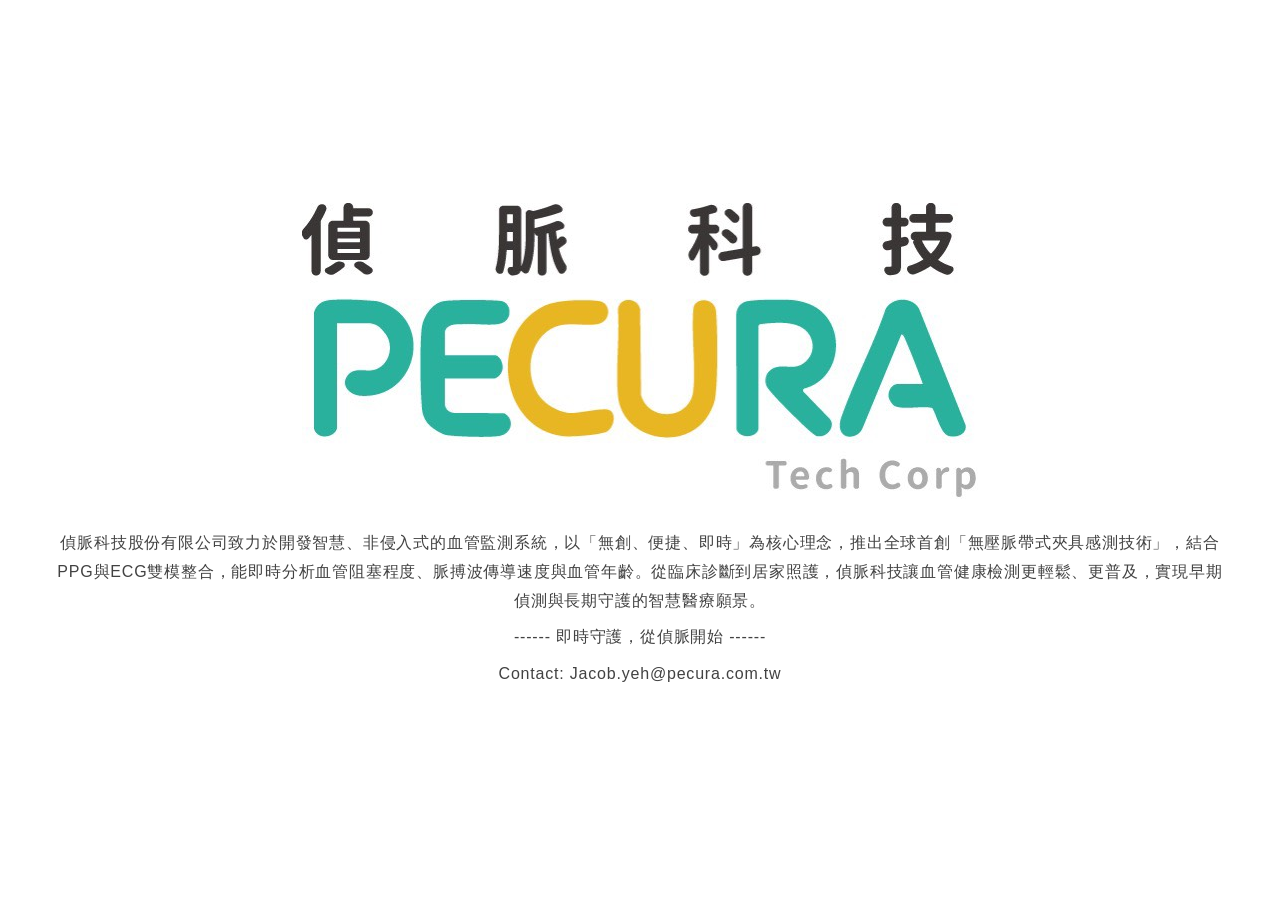
==== index.html @ f2c7b35d "Update index.html" ====
<!DOCTYPE html>
<html lang="zh-Hant">
<head>
  <meta charset="UTF-8" />
  <meta name="viewport" content="width=device-width, initial-scale=1" />
  <title>PECURA</title>
  <style>
    body {
      margin: 0;
      min-height: 100vh;
      display: flex;
      align-items: center;
      justify-content: center;
      background: #fff;
      color: #222;
      font-family: -apple-system, BlinkMacSystemFont, "Segoe UI", Roboto, "Noto Sans TC", "Helvetica Neue", Arial, "PingFang TC", "Microsoft JhengHei", sans-serif;
    }

    .wrap {
      display: flex;
      flex-direction: column;
      align-items: center;
      gap: 20px;
      padding: 24px;
      width: 100%;
      box-sizing: border-box;
    }

    .hero-img {
      display: block;
      max-width: min(92vw, 1200px);
      max-height: calc(100vh - 180px);
      width: auto;
      height: auto;
      object-fit: contain;
    }

    /* 新增一個文字容器，限制寬度與圖片相同 */
    .text-block {
      max-width: min(92vw, 1200px);
      text-align: center;
    }

    .note {
      font-size: 1rem;
      letter-spacing: 0.05em;
      opacity: 0.85;
      text-align: center;
      line-height: 1.8; /* 調整行距 */
      margin: 0.5em 0;
    }

    @media (max-width: 600px) {
      .note {
        font-size: 0.95rem;
        line-height: 1.6;
      }
    }
  </style>
</head>
<body>
  <main class="wrap">
    <img class="hero-img" src="https://se4oter.github.io/pecura/LOGO.jpg" alt="PECURA" />

    <div class="text-block">
      <div class="note">
        偵脈科技股份有限公司致力於開發智慧、非侵入式的血管監測系統，以「無創、便捷、即時」為核心理念，推出全球首創「無壓脈帶式夾具感測技術」，結合PPG與ECG雙模整合，能即時分析血管阻塞程度、脈搏波傳導速度與血管年齡。從臨床診斷到居家照護，偵脈科技讓血管健康檢測更輕鬆、更普及，實現早期偵測與長期守護的智慧醫療願景。
      </div>
      <div class="note">------ 即時守護，從偵脈開始 ------</div>
      <div class="note">Contact: Jacob.yeh@pecura.com.tw</div>
    </div>
  </main>
</body>
</html>
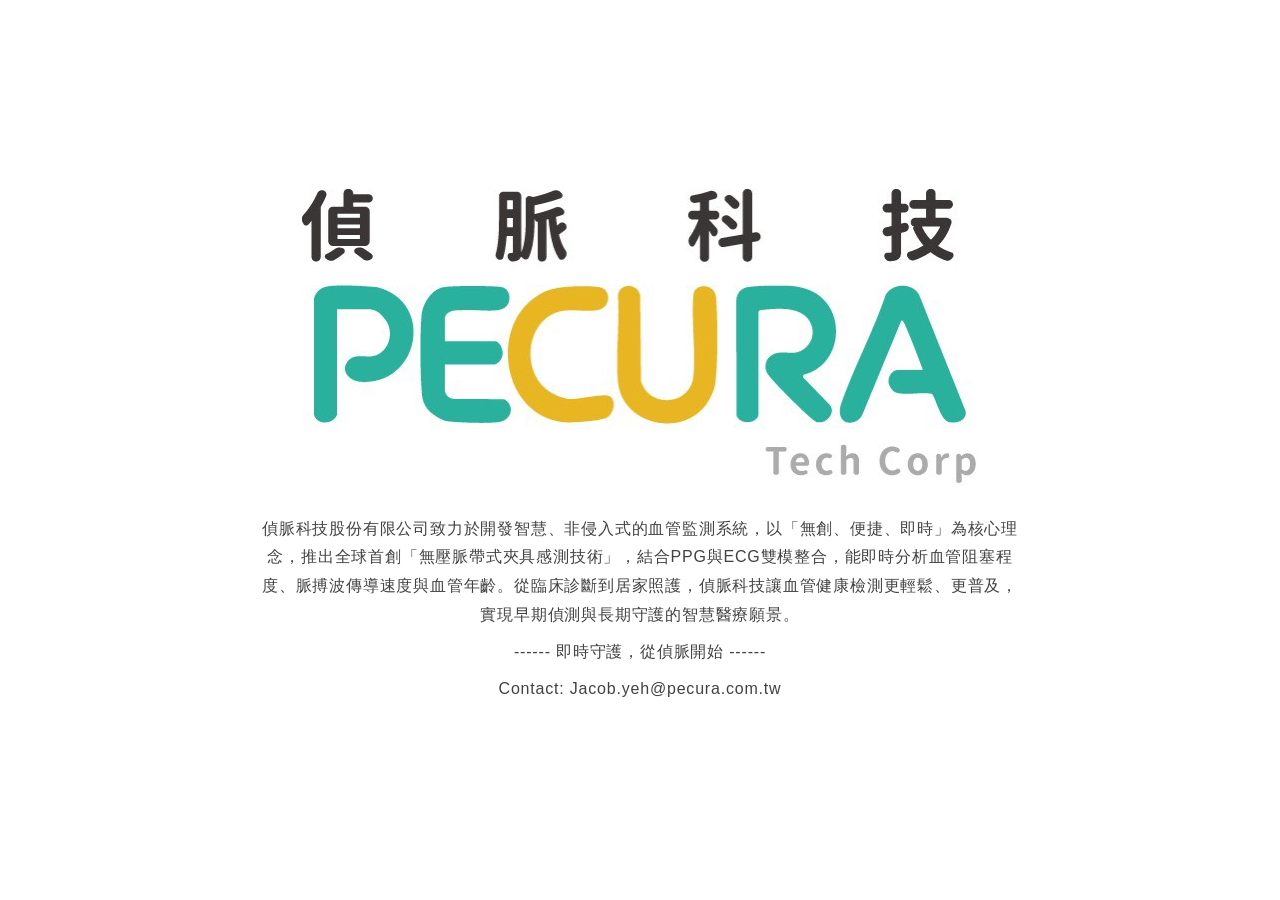
==== commit a76e622b: "Update index.html" ====
--- a/index.html
+++ b/index.html
@@ -37,7 +37,7 @@
 
     /* 新增一個文字容器，限制寬度與圖片相同 */
     .text-block {
-      max-width: min(92vw, 1200px);
+      max-width: min(60vw, 900px);
       text-align: center;
     }
 
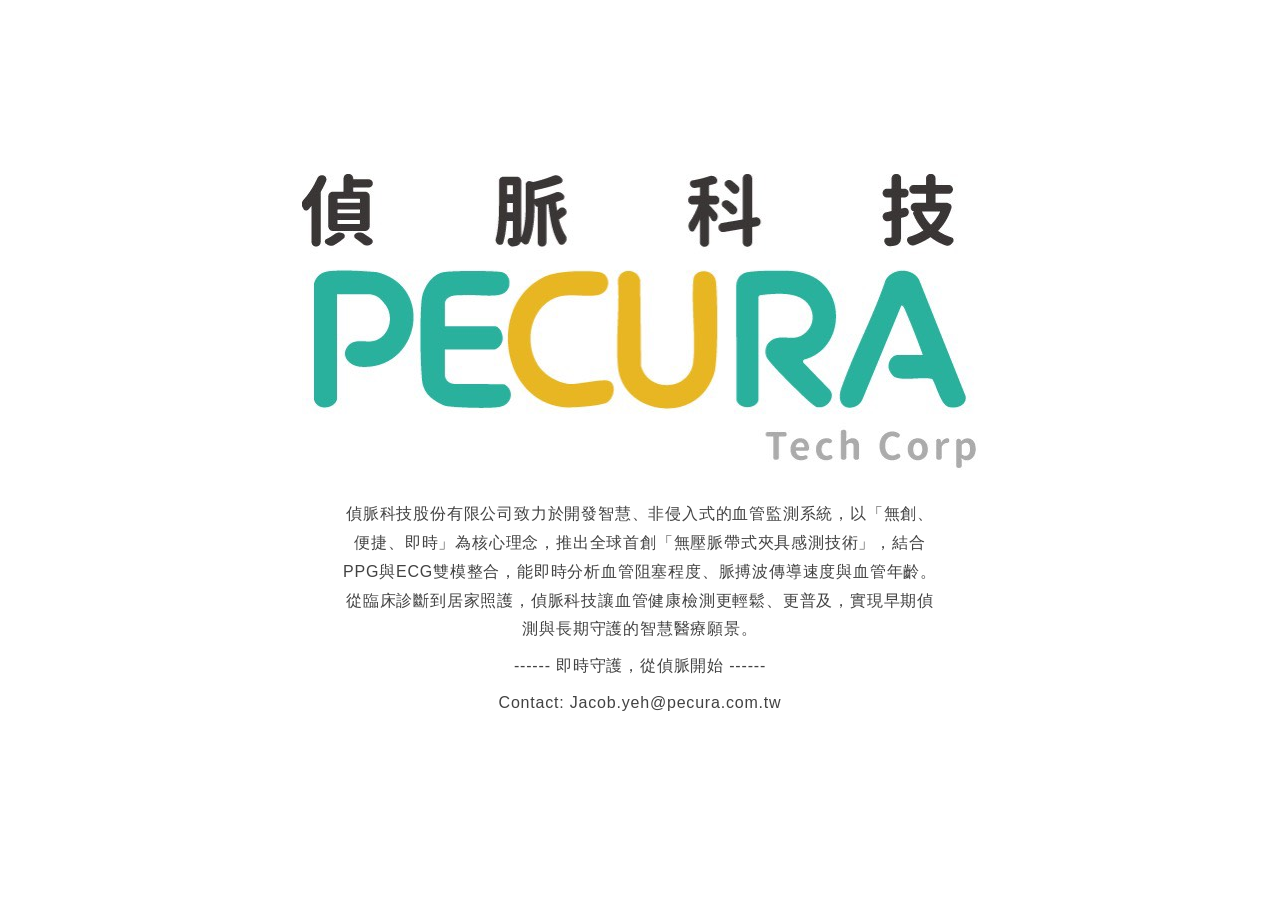
==== commit c39484e0: "Update index.html" ====
--- a/index.html
+++ b/index.html
@@ -37,7 +37,7 @@
 
     /* 新增一個文字容器，限制寬度與圖片相同 */
     .text-block {
-      max-width: min(60vw, 900px);
+      max-width: min(92vw, 600px);
       text-align: center;
     }
 
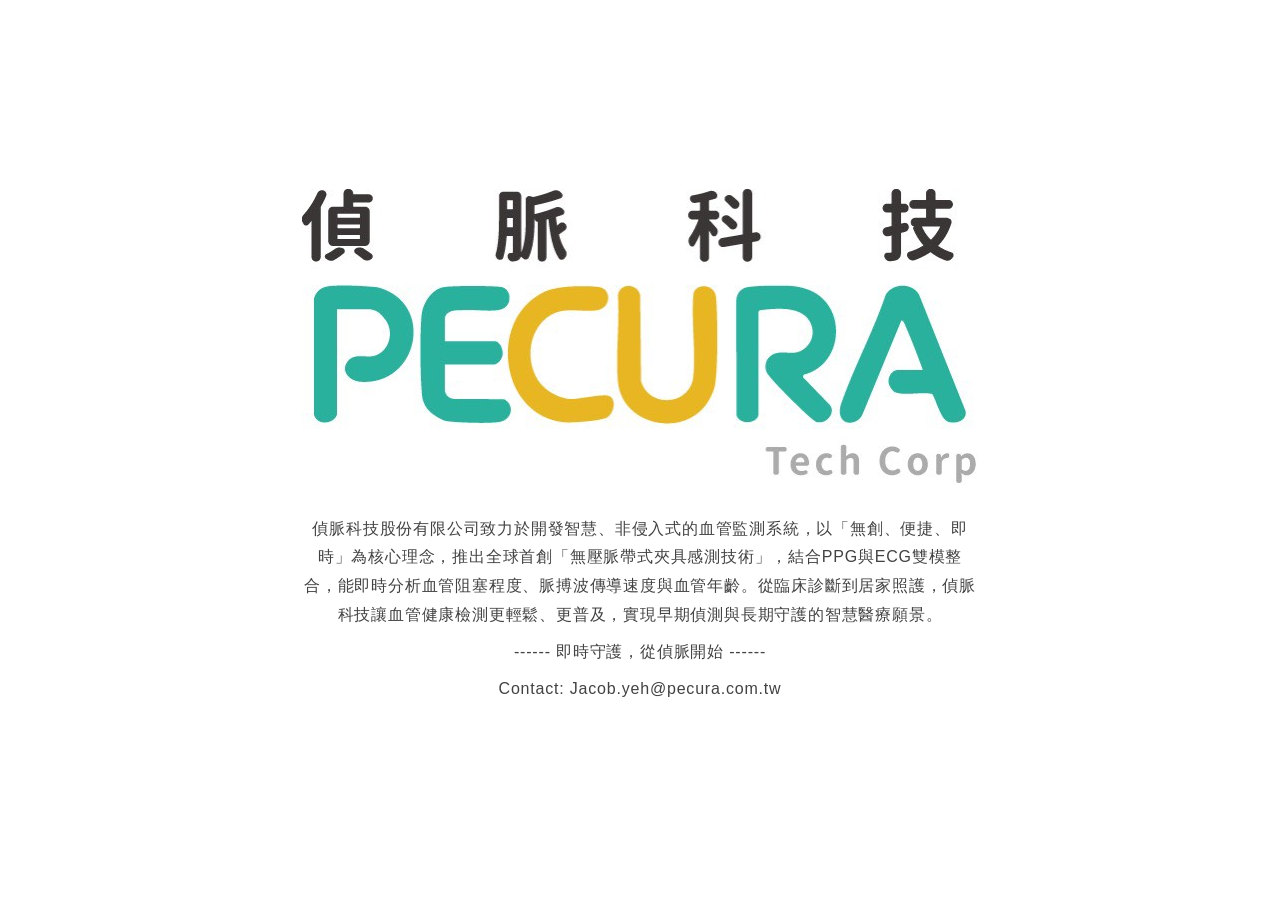
==== commit 7018d4d8: "Update index.html" ====
--- a/index.html
+++ b/index.html
@@ -37,7 +37,7 @@
 
     /* 新增一個文字容器，限制寬度與圖片相同 */
     .text-block {
-      max-width: min(92vw, 600px);
+      max-width: min(92vw, 675px);
       text-align: center;
     }
 
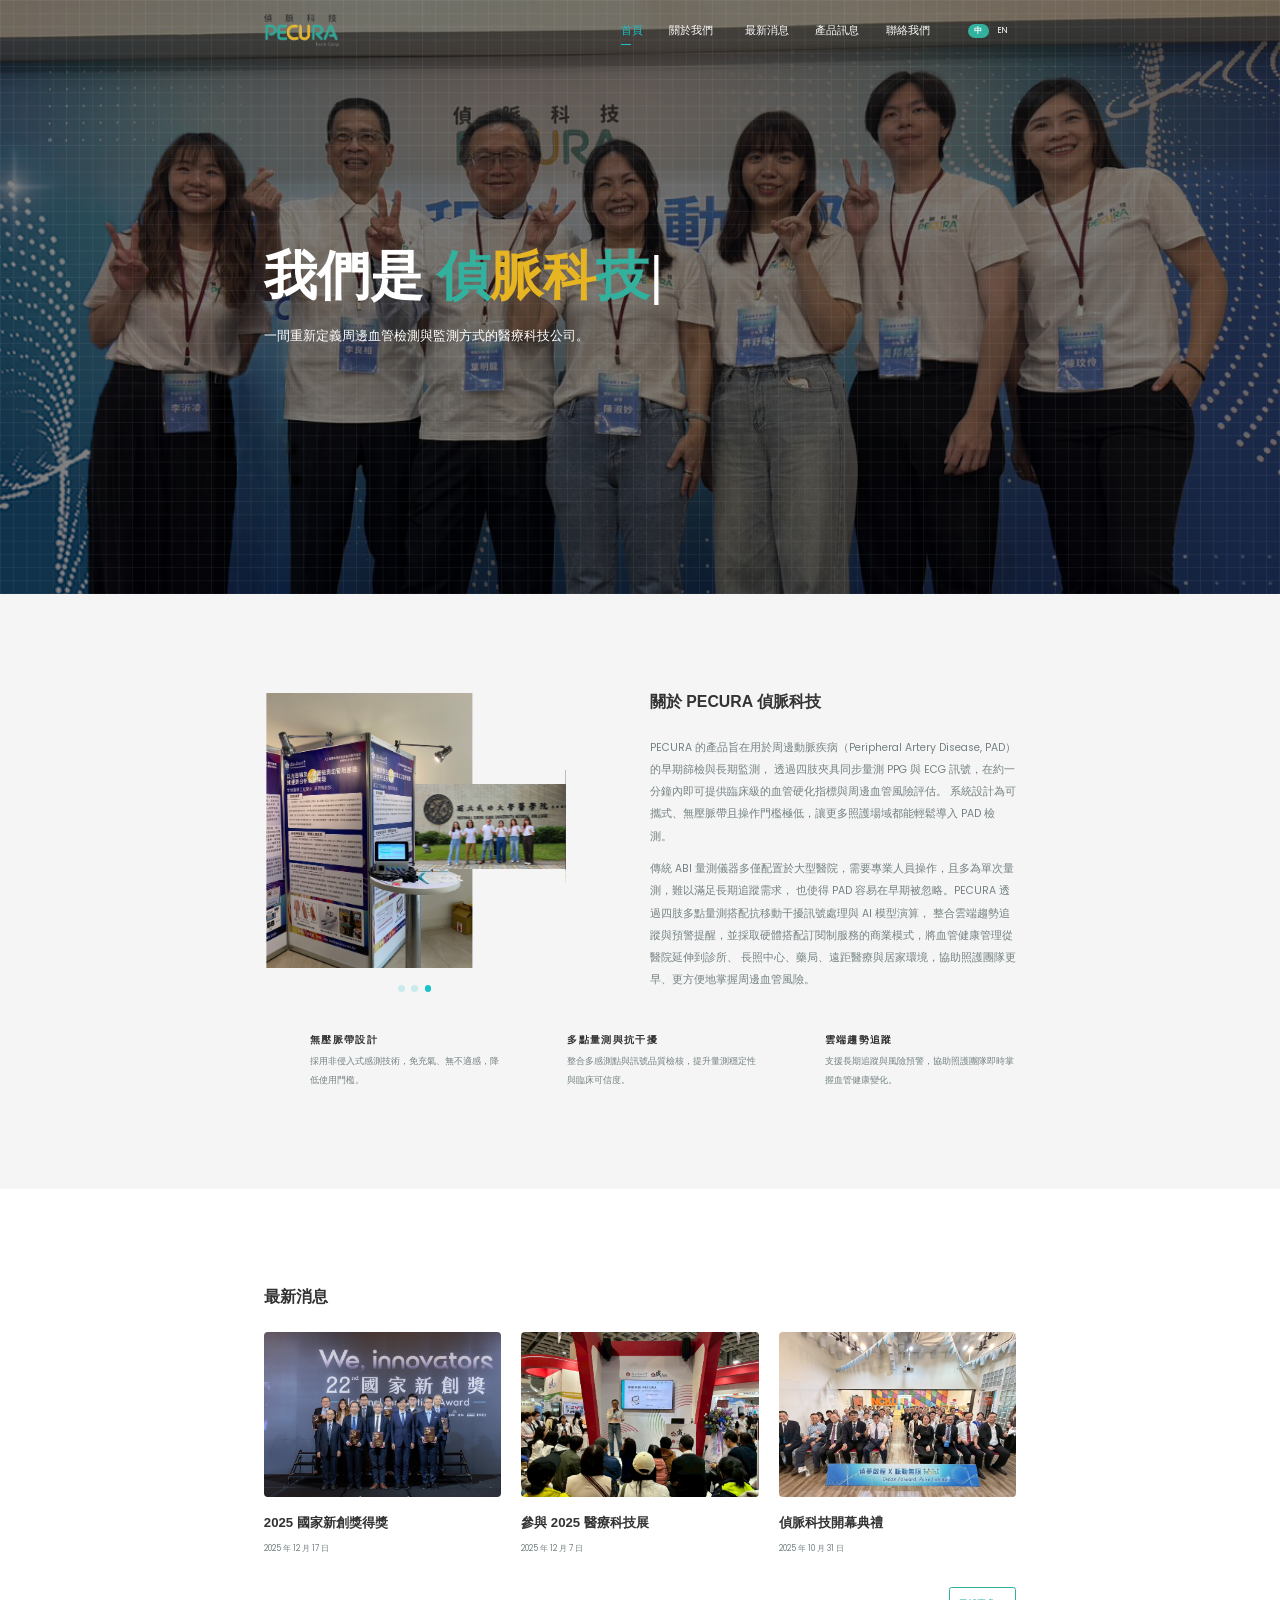
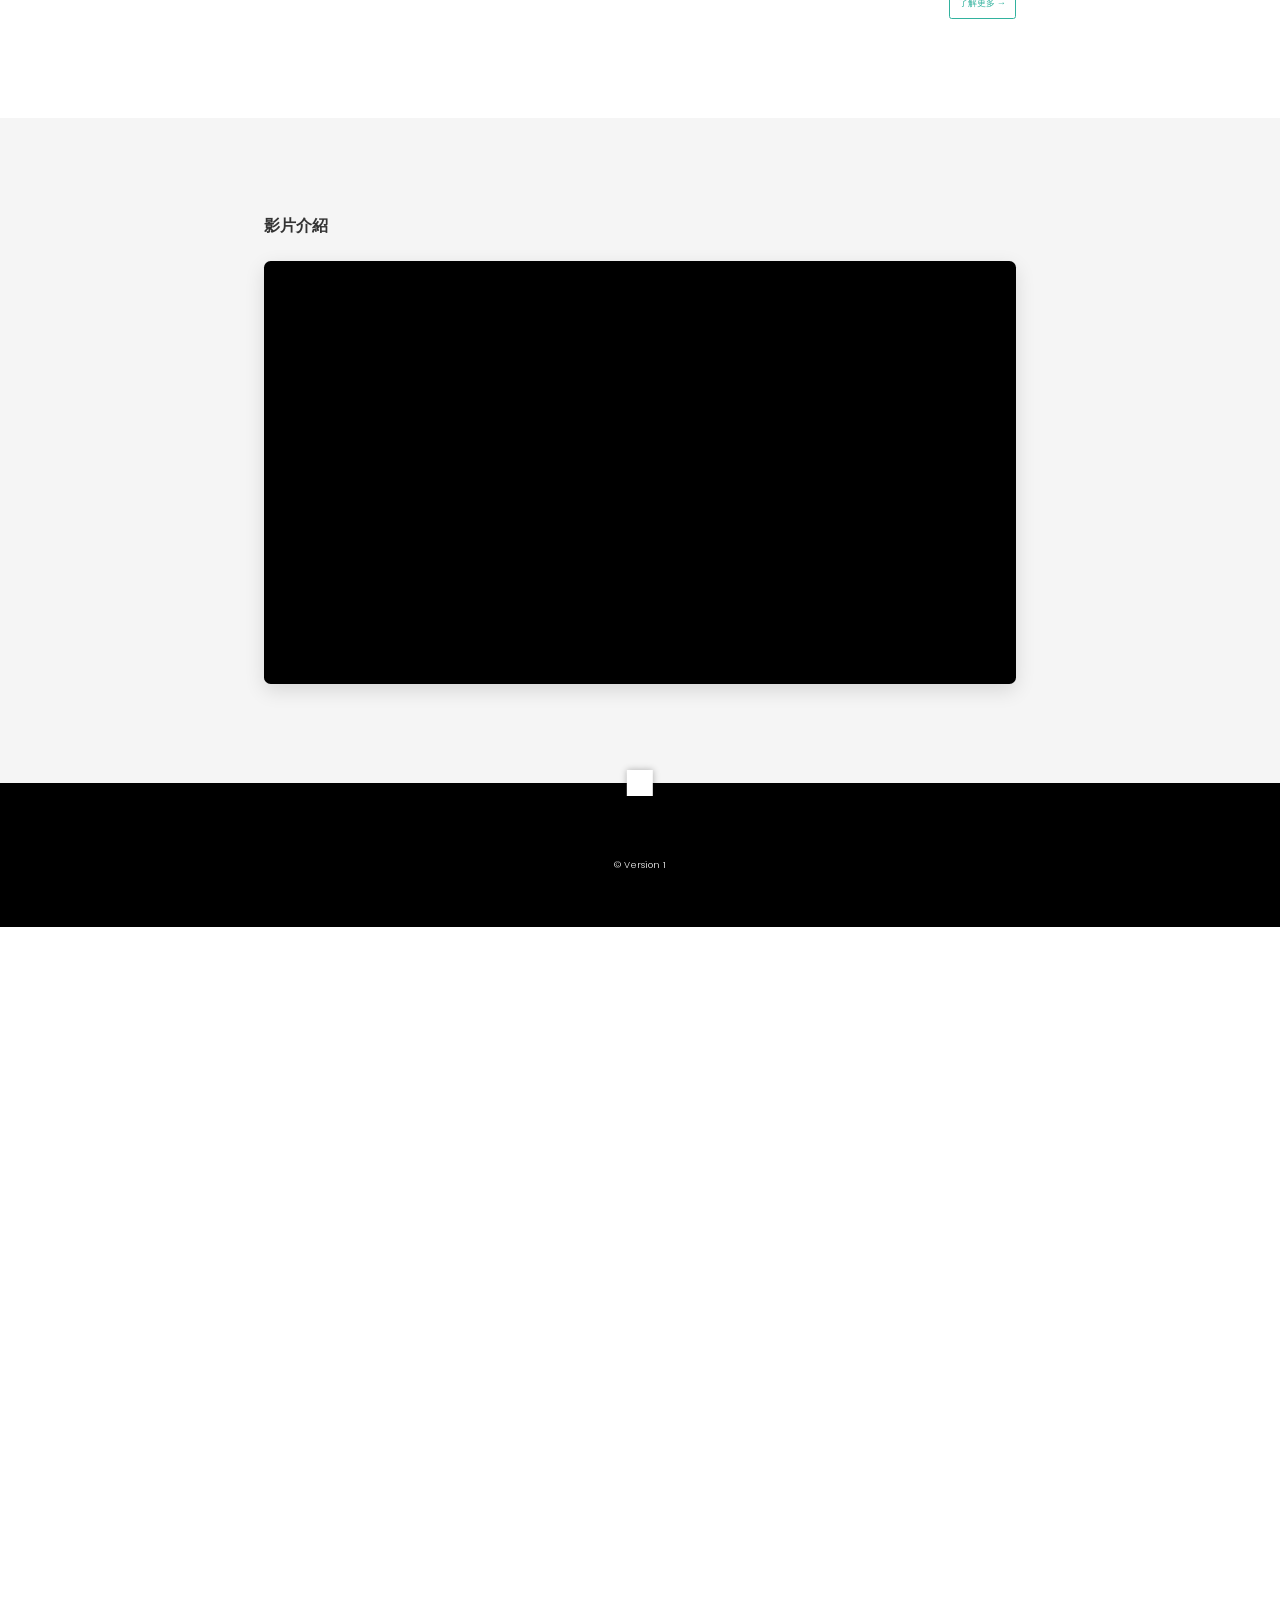
==== commit d1beee90: "Add files via upload" ====
--- a/index.html
+++ b/index.html
@@ -1,74 +1,341 @@
 <!DOCTYPE html>
-<html lang="zh-Hant">
-<head>
-  <meta charset="UTF-8" />
-  <meta name="viewport" content="width=device-width, initial-scale=1" />
-  <title>PECURA</title>
-  <style>
-    body {
-      margin: 0;
-      min-height: 100vh;
-      display: flex;
-      align-items: center;
-      justify-content: center;
-      background: #fff;
-      color: #222;
-      font-family: -apple-system, BlinkMacSystemFont, "Segoe UI", Roboto, "Noto Sans TC", "Helvetica Neue", Arial, "PingFang TC", "Microsoft JhengHei", sans-serif;
-    }
-
-    .wrap {
-      display: flex;
-      flex-direction: column;
-      align-items: center;
-      gap: 20px;
-      padding: 24px;
-      width: 100%;
-      box-sizing: border-box;
-    }
-
-    .hero-img {
-      display: block;
-      max-width: min(92vw, 1200px);
-      max-height: calc(100vh - 180px);
-      width: auto;
-      height: auto;
-      object-fit: contain;
-    }
-
-    /* 新增一個文字容器，限制寬度與圖片相同 */
-    .text-block {
-      max-width: min(92vw, 675px);
-      text-align: center;
-    }
-
-    .note {
-      font-size: 1rem;
-      letter-spacing: 0.05em;
-      opacity: 0.85;
-      text-align: center;
-      line-height: 1.8; /* 調整行距 */
-      margin: 0.5em 0;
-    }
-
-    @media (max-width: 600px) {
-      .note {
-        font-size: 0.95rem;
-        line-height: 1.6;
-      }
-    }
-  </style>
-</head>
-<body>
-  <main class="wrap">
-    <img class="hero-img" src="https://se4oter.github.io/pecura/LOGO.jpg" alt="PECURA" />
-
-    <div class="text-block">
-      <div class="note">
-        偵脈科技股份有限公司致力於開發智慧、非侵入式的血管監測系統，以「無創、便捷、即時」為核心理念，推出全球首創「無壓脈帶式夾具感測技術」，結合PPG與ECG雙模整合，能即時分析血管阻塞程度、脈搏波傳導速度與血管年齡。從臨床診斷到居家照護，偵脈科技讓血管健康檢測更輕鬆、更普及，實現早期偵測與長期守護的智慧醫療願景。
-      </div>
-      <div class="note">------ 即時守護，從偵脈開始 ------</div>
-      <div class="note">Contact: Jacob.yeh@pecura.com.tw</div>
-    </div>
-  </main>
-</body>
+<html>
+	<head>
+		<title>PECURA 偵脈科技</title>
+		<meta charset="utf-8">
+		<meta name="viewport" content="width=device-width, initial-scale=1.0, maximum-scale=1.0, user-scalable=no">
+		<meta name="format-detection" content="telephone=no">
+		<meta name="apple-mobile-web-app-capable" content="yes">
+		<!-- Fonts-->
+		<link rel="stylesheet" type="text/css" href="assets/fonts/fontawesome/font-awesome.min.css">
+		<link rel="stylesheet" type="text/css" href="assets/fonts/pe-icon/pe-icon.css">
+		<!-- Vendors-->
+		<link rel="stylesheet" type="text/css" href="assets/vendors/bootstrap/grid.css">
+		<link rel="stylesheet" type="text/css" href="assets/vendors/magnific-popup/magnific-popup.min.css">
+		<link rel="stylesheet" type="text/css" href="assets/vendors/swiper/swiper.css">
+		<!-- App & fonts-->
+		<link rel="stylesheet" type="text/css" href="https://fonts.googleapis.com/css?family=Poppins:300,400,500,600,700">
+		<link rel="stylesheet" type="text/css" href="assets/css/main.css"><!--[if lt IE 9]>
+			<script src="https://oss.maxcdn.com/libs/html5shiv/3.7.0/html5shiv.js"></script>
+		<![endif]-->
+	</head>
+	
+	<body>
+		<div class="page-wrap">
+			
+			<!-- header -->
+			<header class="header header--fixed">
+				<div class="container">
+					<div class="header__inner">
+						<div class="header__logo">
+							<a href="index.html"><img src="assets/img/logo1.png" alt=""/></a>
+						</div>
+
+						<div class="header__menu">
+							<!-- onepage-nav -->
+							<nav class="onepage-nav">
+								<!-- onepage-menu -->
+								<ul class="onepage-menu">
+									<li class="current-menu-item"><a href="#id-1">首頁</a></li>
+									<li class="menu-item-has-children">
+										<a href="about.html" class="menu-parent">
+										關於我們
+										<i class="fa fa-angle-down menu-caret" aria-hidden="true"></i>
+										</a>
+
+										<ul class="sub-menu">
+										<li><a href="about.html#about-company">關於偵脈科技</a></li>
+										<li><a href="about.html#vision-timeline">發展沿革</a></li>
+										<li><a href="#team-members">創辦成員</a></li>
+										<li><a href="#cofounders">運營團隊</a></li>
+										</ul>
+									</li>
+									<li><a href="news.html">最新消息</a></li>
+									<li><a href="product.html">產品訊息</a></li>
+									<li><a href="contact.html">聯絡我們</a></li>
+								</ul><!-- onepage-menu -->
+								<div class="navbar-toggle"><span></span><span></span><span></span></div>
+							</nav><!-- End / onepage-nav -->
+
+							<!-- 語言切換 -->
+							<div class="lang-switch">
+								<a href="index.html" class="lang-btn is-active">中</a>
+								<a href="index-en.html" class="lang-btn">EN</a>
+							</div>
+						</div>
+					</div>
+				</div>
+			</header><!-- End / header -->
+			
+			<!-- Content-->
+			<div class="md-content">
+				
+				<!-- hero -->
+				<div class="hero" id="id-1" style="background-image: url('assets/img/bg/1.png'), url('assets/img/bg/2.png');">
+					<div class="hero__wrapper">
+						<div class="container">
+							<div class="row">
+								<div class="col-lg-8 ">
+									<h1 class="hero__title">我們是
+										
+										<!-- typing__module -->
+										<div class="typing__module" data-options='{"typeSpeed":60}'>
+											<div class="typed-strings"><span>偵脈科技</span>
+											</div><span class="typed"></span>
+										</div><!-- End / typing__module -->
+										
+									</h1>
+									<p class="hero__text">一間重新定義周邊血管檢測與監測方式的醫療科技公司。</p>
+								</div>
+							</div><span id="back-to-down"><i class="pe-7s-angle-down"></i></span>
+						</div>
+					</div>
+				</div><!-- End / hero -->
+				
+				
+				<!-- Section -->
+				<section class="md-section bg-gray" id="id-2">
+					<div class="container">
+						<div class="row">
+							<div class="col-lg-5 ">
+								
+								<!-- slide-image -->
+								<div class="slide-image">
+									
+									<!-- swiper__module swiper-container -->
+									<div class="swiper__module swiper-container slide-image__front" data-options='{"slidesPerView":1,"spaceBetween":0, "autoplay":3000,"loop":true}'>
+										<div class="swiper-wrapper">
+											<div class="slide-item" style="background-image: url('assets/img/about/1.jpg');"></div>
+											<div class="slide-item" style="background-image: url('assets/img/about/2.jpg');"></div>
+											<div class="slide-item" style="background-image: url('assets/img/about/3.jpg');"></div>
+										</div>
+										<div class="swiper-pagination-custom"></div>
+									</div><!-- End / swiper__module swiper-container -->
+									
+									
+									<!-- swiper-thumbnails__module swiper-container -->
+									<div class="swiper-thumbnails__module swiper-container slide-image__black" data-options='{"slidesPerView":1,"spaceBetween":0, "autoplay":3000,"loop":true}'>
+										<div class="swiper-wrapper">
+											<div class="slide-item" style="background-image: url('assets/img/about/1b.jpg');"></div>
+											<div class="slide-item" style="background-image: url('assets/img/about/2b.jpg');"></div>
+											<div class="slide-item" style="background-image: url('assets/img/about/3b.jpg');"></div>
+										</div>
+									</div><!-- End / swiper-thumbnails__module swiper-container -->
+									
+								</div><!-- End / slide-image -->
+								
+							</div>
+							<div class="col-lg-6 col-xs-offset-0 col-sm-offset-0 col-md-offset-0 col-lg-offset-1 ">
+								
+								<!-- title -->
+								<div class="title">
+									<h2 class="title__title">關於 PECURA 偵脈科技</h2>
+								</div><!-- End / title -->
+								
+								<p class="fz-16">
+									PECURA 的產品旨在用於周邊動脈疾病（Peripheral Artery Disease, PAD）的早期篩檢與長期監測，
+									透過四肢夾具同步量測 PPG 與 ECG 訊號，在約一分鐘內即可提供臨床級的血管硬化指標與周邊血管風險評估。
+									系統設計為可攜式、無壓脈帶且操作門檻極低，讓更多照護場域都能輕鬆導入 PAD 檢測。
+								</p>
+								<p class="fz-16">
+									傳統 ABI 量測儀器多僅配置於大型醫院，需要專業人員操作，且多為單次量測，難以滿足長期追蹤需求，
+									也使得 PAD 容易在早期被忽略。PECURA 透過四肢多點量測搭配抗移動干擾訊號處理與 AI 模型演算，
+									整合雲端趨勢追蹤與預警提醒，並採取硬體搭配訂閱制服務的商業模式，將血管健康管理從醫院延伸到診所、
+									長照中心、藥局、遠距醫療與居家環境，協助照護團隊更早、更方便地掌握周邊血管風險。
+								</p>
+							</div>
+						</div>
+						
+						<!-- swiper__module swiper-container -->
+						<div class="swiper__module swiper-container mt-50" data-options='{"slidesPerView":3,"spaceBetween":30,"autoplay":3000,"breakpoints":{"640":{"slidesPerView":1},"991":{"slidesPerView":2}}}'>
+							<div class="swiper-wrapper">
+								
+								<!-- service -->
+								<div class="service mb-0">
+									<div class="service__icon"><i class="pe-7s-lintern"></i></div>
+									<h3 class="service__title">一分鐘快速檢測</h3>
+									<p class="service__text">四肢同步量測 PPG 與 ECG 訊號，於短時間內完成周邊血管風險評估。</p>
+								</div><!-- End / service -->
+								
+								
+								<!-- service -->
+								<div class="service mb-0">
+									<div class="service__icon"><i class="pe-7s-gleam"></i></div>
+									<h3 class="service__title">無壓脈帶設計</h3>
+									<p class="service__text">採用非侵入式感測技術，免充氣、無不適感，降低使用門檻。</p>
+								</div><!-- End / service -->
+								
+								
+								<!-- service -->
+								<div class="service mb-0">
+									<div class="service__icon"><i class="pe-7s-anchor"></i></div>
+									<h3 class="service__title">多點量測與抗干擾</h3>
+									<p class="service__text">整合多感測點與訊號品質檢核，提升量測穩定性與臨床可信度。</p>
+								</div><!-- End / service -->
+								
+								
+								<!-- service -->
+								<div class="service mb-0">
+									<div class="service__icon"><i class="pe-7s-refresh"></i></div>
+									<h3 class="service__title">雲端趨勢追蹤</h3>
+									<p class="service__text">支援長期追蹤與風險預警，協助照護團隊即時掌握血管健康變化。</p>
+								</div><!-- End / service -->
+
+							</div>
+						</div><!-- End / swiper__module swiper-container -->
+						
+					</div>
+				</section>
+				<!-- End / Section -->
+				 
+				
+				<!-- Section -->
+				<section class="md-section" id="id-3">
+					<div class="container">
+						<div class="row">
+							<div class="col-xs-12">
+								
+								<!-- title -->
+								<div class="title">
+									<h2 class="title__title">最新消息</h2>
+								</div><!-- End / title -->
+								
+							</div>
+						</div>
+						<div class="row">
+							<div class="col-lg-4 ">
+								
+								<!--  -->
+								<div>
+									<div class="post__media"><a href="news-detail.html?id=4"><img src="assets/img/blog/1.jpg" alt=""/></a></div>
+									<div class="post__body">
+										<h2 class="post__title"><a href="news-detail.html?id=4">2025 國家新創獎得獎</a></h2>
+										<div class="post__meta"><span class="date">2025 年 12 月 17 日</span></div>
+									</div>
+								</div><!-- End /  -->
+								
+							</div>
+							<div class="col-lg-4 ">
+								
+								<!--  -->
+								<div>
+									<div class="post__media"><a href="news-detail.html?id=3"><img src="assets/img/blog/2.jpg" alt=""/></a></div>
+									<div class="post__body">
+										<h2 class="post__title"><a href="news-detail.html?id=3">參與 2025 醫療科技展</a></h2>
+										<div class="post__meta"><span class="date">2025 年 12 月 7 日</span></div>
+									</div>
+								</div><!-- End /  -->
+								
+							</div>
+							<div class="col-lg-4 ">
+								
+								<!--  -->
+								<div>
+									<div class="post__media"><a href="news-detail.html?id=2"><img src="assets/img/blog/3.jpg" alt=""/></a></div>
+									<div class="post__body">
+										<h2 class="post__title"><a href="news-detail.html?id=2">偵脈科技開幕典禮</a></h2>
+										<div class="post__meta"><span class="date">2025 年 10 月 31 日</span></div>
+									</div>
+								</div><!-- End /  -->
+								
+							</div>
+
+						</div>
+
+						<div class="row">
+							<div class="col-xs-12 text-right">
+								<a class="news-btn" href="news.html">了解更多 →</a>
+							</div>
+						</div>
+					</div>
+				</section>
+				<!-- End / Section -->
+				
+				<!-- Section -->
+				<section class="md-section bg-gray" id="id-video">
+				<div class="container">
+					<div class="row">
+					<div class="col-xs-12">
+						<div class="title">
+						<h2 class="title__title">影片介紹</h2>
+						</div>
+					</div>
+					</div>
+
+					<div class="row">
+					<div class="col-xs-12">
+						<div class="video-embed">
+						<iframe
+							src="https://www.youtube.com/embed/jHtGHKnw0GQ?autoplay=1&mute=1&controls=1&playsinline=1&rel=0"
+							title="PECURA introduction video"
+							frameborder="0"
+							allow="autoplay; encrypted-media; picture-in-picture"
+							allowfullscreen>
+						</iframe>
+						</div>
+					</div>
+					</div>
+				</div>
+				</section>
+				<!-- End / Section -->
+
+				
+
+				
+			</div>
+			<!-- End / Content-->
+			
+			<!-- footer -->
+			<div class="footer">
+				<div id="back-to-top"><i class="pe-7s-angle-up"></i></div>
+				<div class="container">
+					<div class="footer__wrapper">
+						<div class="footer__social">
+										
+										<!-- social-icon -->
+										<a class="social-icon" href="#"><i class="social-icon__icon fa fa-facebook"></i>
+										</a><!-- End / social-icon -->
+										
+										
+										<!-- social-icon -->
+										<a class="social-icon" href="#"><i class="social-icon__icon fa fa-twitter"></i>
+										</a><!-- End / social-icon -->
+										
+										
+										<!-- social-icon -->
+										<a class="social-icon" href="#"><i class="social-icon__icon fa fa-linkedin"></i>
+										</a><!-- End / social-icon -->
+										
+										
+										<!-- social-icon -->
+										<a class="social-icon" href="#"><i class="social-icon__icon fa fa-behance"></i>
+										</a><!-- End / social-icon -->
+										
+										
+										<!-- social-icon -->
+										<a class="social-icon" href="#"><i class="social-icon__icon fa fa-vimeo"></i>
+										</a><!-- End / social-icon -->
+										
+						</div>
+						<p class="footer__copy">&copy; Version 1</p>
+					</div>
+				</div>
+			</div><!-- End / footer -->
+			
+		</div>
+		<!-- Vendors-->
+		<script type="text/javascript" src="assets/vendors/jquery/jquery.min.js"></script>
+		<script type="text/javascript" src="assets/vendors/imagesloaded/imagesloaded.pkgd.js"></script>
+		<script type="text/javascript" src="assets/vendors/isotope-layout/isotope.pkgd.js"></script>
+		<script type="text/javascript" src="assets/vendors/jquery-one-page/jquery.nav.min.js"></script>
+		<script type="text/javascript" src="assets/vendors/jquery.easing/jquery.easing.min.js"></script>
+		<script type="text/javascript" src="assets/vendors/jquery.matchHeight/jquery.matchHeight.min.js"></script>
+		<script type="text/javascript" src="assets/vendors/magnific-popup/jquery.magnific-popup.min.js"></script>
+		<script type="text/javascript" src="assets/vendors/masonry-layout/masonry.pkgd.js"></script>
+		<script type="text/javascript" src="assets/vendors/swiper/swiper.jquery.js"></script>
+		<script type="text/javascript" src="assets/vendors/menu/menu.js"></script>
+		<script type="text/javascript" src="assets/vendors/typed/typed.min.js"></script>
+		<!-- App-->
+		<script type="text/javascript" src="assets/js/main.js"></script>
+	</body>
 </html>
--- a/assets/vendors/bootstrap/grid.css
+++ b/assets/vendors/bootstrap/grid.css
@@ -0,0 +1,6 @@
+/*!
+ * Bootstrap v3.3.7 (http://getbootstrap.com)
+ * Copyright 2011-2016 Twitter, Inc.
+ * Licensed under MIT (https://github.com/twbs/bootstrap/blob/master/LICENSE)
+ */
+html{font-family:sans-serif;-ms-text-size-adjust:100%;-webkit-text-size-adjust:100%}body{margin:0}article,aside,details,figcaption,figure,footer,header,hgroup,main,menu,nav,section,summary{display:block}audio,canvas,progress,video{display:inline-block;vertical-align:baseline}audio:not([controls]){display:none;height:0}[hidden],template{display:none}a{background-color:transparent}a:active,a:hover{outline:0}abbr[title]{border-bottom:1px dotted}b,strong{font-weight:bold}dfn{font-style:italic}h1{font-size:2em;margin:0.67em 0}mark{background:#ff0;color:#000}small{font-size:80%}sub,sup{font-size:75%;line-height:0;position:relative;vertical-align:baseline}sup{top:-0.5em}sub{bottom:-0.25em}img{border:0}svg:not(:root){overflow:hidden}figure{margin:1em 40px}hr{-webkit-box-sizing:content-box;-moz-box-sizing:content-box;box-sizing:content-box;height:0}pre{overflow:auto}code,kbd,pre,samp{font-family:monospace, monospace;font-size:1em}button,input,optgroup,select,textarea{color:inherit;font:inherit;margin:0}button{overflow:visible}button,select{text-transform:none}button,html input[type="button"],input[type="reset"],input[type="submit"]{-webkit-appearance:button;cursor:pointer}button[disabled],html input[disabled]{cursor:default}button::-moz-focus-inner,input::-moz-focus-inner{border:0;padding:0}input{line-height:normal}input[type="checkbox"],input[type="radio"]{-webkit-box-sizing:border-box;-moz-box-sizing:border-box;box-sizing:border-box;padding:0}input[type="number"]::-webkit-inner-spin-button,input[type="number"]::-webkit-outer-spin-button{height:auto}input[type="search"]{-webkit-appearance:textfield;-webkit-box-sizing:content-box;-moz-box-sizing:content-box;box-sizing:content-box}input[type="search"]::-webkit-search-cancel-button,input[type="search"]::-webkit-search-decoration{-webkit-appearance:none}fieldset{border:1px solid #c0c0c0;margin:0 2px;padding:0.35em 0.625em 0.75em}legend{border:0;padding:0}textarea{overflow:auto}optgroup{font-weight:bold}table{border-collapse:collapse;border-spacing:0}td,th{padding:0}*{-webkit-box-sizing:border-box;-moz-box-sizing:border-box;box-sizing:border-box}*:before,*:after{-webkit-box-sizing:border-box;-moz-box-sizing:border-box;box-sizing:border-box}html{font-size:10px;-webkit-tap-highlight-color:rgba(0,0,0,0)}body{font-family:"Helvetica Neue",Helvetica,Arial,sans-serif;font-size:14px;line-height:1.42857143;color:#333;background-color:#fff}input,button,select,textarea{font-family:inherit;font-size:inherit;line-height:inherit}a{color:#337ab7;text-decoration:none}a:hover,a:focus{color:#23527c;text-decoration:underline}a:focus{outline:5px auto -webkit-focus-ring-color;outline-offset:-2px}figure{margin:0}img{vertical-align:middle}.img-responsive{display:block;max-width:100%;height:auto}.img-rounded{border-radius:6px}.img-thumbnail{padding:4px;line-height:1.42857143;background-color:#fff;border:1px solid #ddd;border-radius:4px;-webkit-transition:all .2s ease-in-out;-o-transition:all .2s ease-in-out;transition:all .2s ease-in-out;display:inline-block;max-width:100%;height:auto}.img-circle{border-radius:50%}hr{margin-top:20px;margin-bottom:20px;border:0;border-top:1px solid #eee}.sr-only{position:absolute;width:1px;height:1px;margin:-1px;padding:0;overflow:hidden;clip:rect(0, 0, 0, 0);border:0}.sr-only-focusable:active,.sr-only-focusable:focus{position:static;width:auto;height:auto;margin:0;overflow:visible;clip:auto}[role="button"]{cursor:pointer}.container{margin-right:auto;margin-left:auto;padding-left:15px;padding-right:15px}@media (min-width:768px){.container{width:750px}}@media (min-width:992px){.container{width:970px}}@media (min-width:1200px){.container{width:1170px}}.container-fluid{margin-right:auto;margin-left:auto;padding-left:15px;padding-right:15px}.row{margin-left:-15px;margin-right:-15px}.col-xs-1, .col-sm-1, .col-md-1, .col-lg-1, .col-xs-2, .col-sm-2, .col-md-2, .col-lg-2, .col-xs-3, .col-sm-3, .col-md-3, .col-lg-3, .col-xs-4, .col-sm-4, .col-md-4, .col-lg-4, .col-xs-5, .col-sm-5, .col-md-5, .col-lg-5, .col-xs-6, .col-sm-6, .col-md-6, .col-lg-6, .col-xs-7, .col-sm-7, .col-md-7, .col-lg-7, .col-xs-8, .col-sm-8, .col-md-8, .col-lg-8, .col-xs-9, .col-sm-9, .col-md-9, .col-lg-9, .col-xs-10, .col-sm-10, .col-md-10, .col-lg-10, .col-xs-11, .col-sm-11, .col-md-11, .col-lg-11, .col-xs-12, .col-sm-12, .col-md-12, .col-lg-12{position:relative;min-height:1px;padding-left:15px;padding-right:15px}.col-xs-1, .col-xs-2, .col-xs-3, .col-xs-4, .col-xs-5, .col-xs-6, .col-xs-7, .col-xs-8, .col-xs-9, .col-xs-10, .col-xs-11, .col-xs-12{float:left}.col-xs-12{width:100%}.col-xs-11{width:91.66666667%}.col-xs-10{width:83.33333333%}.col-xs-9{width:75%}.col-xs-8{width:66.66666667%}.col-xs-7{width:58.33333333%}.col-xs-6{width:50%}.col-xs-5{width:41.66666667%}.col-xs-4{width:33.33333333%}.col-xs-3{width:25%}.col-xs-2{width:16.66666667%}.col-xs-1{width:8.33333333%}.col-xs-pull-12{right:100%}.col-xs-pull-11{right:91.66666667%}.col-xs-pull-10{right:83.33333333%}.col-xs-pull-9{right:75%}.col-xs-pull-8{right:66.66666667%}.col-xs-pull-7{right:58.33333333%}.col-xs-pull-6{right:50%}.col-xs-pull-5{right:41.66666667%}.col-xs-pull-4{right:33.33333333%}.col-xs-pull-3{right:25%}.col-xs-pull-2{right:16.66666667%}.col-xs-pull-1{right:8.33333333%}.col-xs-pull-0{right:auto}.col-xs-push-12{left:100%}.col-xs-push-11{left:91.66666667%}.col-xs-push-10{left:83.33333333%}.col-xs-push-9{left:75%}.col-xs-push-8{left:66.66666667%}.col-xs-push-7{left:58.33333333%}.col-xs-push-6{left:50%}.col-xs-push-5{left:41.66666667%}.col-xs-push-4{left:33.33333333%}.col-xs-push-3{left:25%}.col-xs-push-2{left:16.66666667%}.col-xs-push-1{left:8.33333333%}.col-xs-push-0{left:auto}.col-xs-offset-12{margin-left:100%}.col-xs-offset-11{margin-left:91.66666667%}.col-xs-offset-10{margin-left:83.33333333%}.col-xs-offset-9{margin-left:75%}.col-xs-offset-8{margin-left:66.66666667%}.col-xs-offset-7{margin-left:58.33333333%}.col-xs-offset-6{margin-left:50%}.col-xs-offset-5{margin-left:41.66666667%}.col-xs-offset-4{margin-left:33.33333333%}.col-xs-offset-3{margin-left:25%}.col-xs-offset-2{margin-left:16.66666667%}.col-xs-offset-1{margin-left:8.33333333%}.col-xs-offset-0{margin-left:0}@media (min-width:768px){.col-sm-1, .col-sm-2, .col-sm-3, .col-sm-4, .col-sm-5, .col-sm-6, .col-sm-7, .col-sm-8, .col-sm-9, .col-sm-10, .col-sm-11, .col-sm-12{float:left}.col-sm-12{width:100%}.col-sm-11{width:91.66666667%}.col-sm-10{width:83.33333333%}.col-sm-9{width:75%}.col-sm-8{width:66.66666667%}.col-sm-7{width:58.33333333%}.col-sm-6{width:50%}.col-sm-5{width:41.66666667%}.col-sm-4{width:33.33333333%}.col-sm-3{width:25%}.col-sm-2{width:16.66666667%}.col-sm-1{width:8.33333333%}.col-sm-pull-12{right:100%}.col-sm-pull-11{right:91.66666667%}.col-sm-pull-10{right:83.33333333%}.col-sm-pull-9{right:75%}.col-sm-pull-8{right:66.66666667%}.col-sm-pull-7{right:58.33333333%}.col-sm-pull-6{right:50%}.col-sm-pull-5{right:41.66666667%}.col-sm-pull-4{right:33.33333333%}.col-sm-pull-3{right:25%}.col-sm-pull-2{right:16.66666667%}.col-sm-pull-1{right:8.33333333%}.col-sm-pull-0{right:auto}.col-sm-push-12{left:100%}.col-sm-push-11{left:91.66666667%}.col-sm-push-10{left:83.33333333%}.col-sm-push-9{left:75%}.col-sm-push-8{left:66.66666667%}.col-sm-push-7{left:58.33333333%}.col-sm-push-6{left:50%}.col-sm-push-5{left:41.66666667%}.col-sm-push-4{left:33.33333333%}.col-sm-push-3{left:25%}.col-sm-push-2{left:16.66666667%}.col-sm-push-1{left:8.33333333%}.col-sm-push-0{left:auto}.col-sm-offset-12{margin-left:100%}.col-sm-offset-11{margin-left:91.66666667%}.col-sm-offset-10{margin-left:83.33333333%}.col-sm-offset-9{margin-left:75%}.col-sm-offset-8{margin-left:66.66666667%}.col-sm-offset-7{margin-left:58.33333333%}.col-sm-offset-6{margin-left:50%}.col-sm-offset-5{margin-left:41.66666667%}.col-sm-offset-4{margin-left:33.33333333%}.col-sm-offset-3{margin-left:25%}.col-sm-offset-2{margin-left:16.66666667%}.col-sm-offset-1{margin-left:8.33333333%}.col-sm-offset-0{margin-left:0}}@media (min-width:992px){.col-md-1, .col-md-2, .col-md-3, .col-md-4, .col-md-5, .col-md-6, .col-md-7, .col-md-8, .col-md-9, .col-md-10, .col-md-11, .col-md-12{float:left}.col-md-12{width:100%}.col-md-11{width:91.66666667%}.col-md-10{width:83.33333333%}.col-md-9{width:75%}.col-md-8{width:66.66666667%}.col-md-7{width:58.33333333%}.col-md-6{width:50%}.col-md-5{width:41.66666667%}.col-md-4{width:33.33333333%}.col-md-3{width:25%}.col-md-2{width:16.66666667%}.col-md-1{width:8.33333333%}.col-md-pull-12{right:100%}.col-md-pull-11{right:91.66666667%}.col-md-pull-10{right:83.33333333%}.col-md-pull-9{right:75%}.col-md-pull-8{right:66.66666667%}.col-md-pull-7{right:58.33333333%}.col-md-pull-6{right:50%}.col-md-pull-5{right:41.66666667%}.col-md-pull-4{right:33.33333333%}.col-md-pull-3{right:25%}.col-md-pull-2{right:16.66666667%}.col-md-pull-1{right:8.33333333%}.col-md-pull-0{right:auto}.col-md-push-12{left:100%}.col-md-push-11{left:91.66666667%}.col-md-push-10{left:83.33333333%}.col-md-push-9{left:75%}.col-md-push-8{left:66.66666667%}.col-md-push-7{left:58.33333333%}.col-md-push-6{left:50%}.col-md-push-5{left:41.66666667%}.col-md-push-4{left:33.33333333%}.col-md-push-3{left:25%}.col-md-push-2{left:16.66666667%}.col-md-push-1{left:8.33333333%}.col-md-push-0{left:auto}.col-md-offset-12{margin-left:100%}.col-md-offset-11{margin-left:91.66666667%}.col-md-offset-10{margin-left:83.33333333%}.col-md-offset-9{margin-left:75%}.col-md-offset-8{margin-left:66.66666667%}.col-md-offset-7{margin-left:58.33333333%}.col-md-offset-6{margin-left:50%}.col-md-offset-5{margin-left:41.66666667%}.col-md-offset-4{margin-left:33.33333333%}.col-md-offset-3{margin-left:25%}.col-md-offset-2{margin-left:16.66666667%}.col-md-offset-1{margin-left:8.33333333%}.col-md-offset-0{margin-left:0}}@media (min-width:1200px){.col-lg-1, .col-lg-2, .col-lg-3, .col-lg-4, .col-lg-5, .col-lg-6, .col-lg-7, .col-lg-8, .col-lg-9, .col-lg-10, .col-lg-11, .col-lg-12{float:left}.col-lg-12{width:100%}.col-lg-11{width:91.66666667%}.col-lg-10{width:83.33333333%}.col-lg-9{width:75%}.col-lg-8{width:66.66666667%}.col-lg-7{width:58.33333333%}.col-lg-6{width:50%}.col-lg-5{width:41.66666667%}.col-lg-4{width:33.33333333%}.col-lg-3{width:25%}.col-lg-2{width:16.66666667%}.col-lg-1{width:8.33333333%}.col-lg-pull-12{right:100%}.col-lg-pull-11{right:91.66666667%}.col-lg-pull-10{right:83.33333333%}.col-lg-pull-9{right:75%}.col-lg-pull-8{right:66.66666667%}.col-lg-pull-7{right:58.33333333%}.col-lg-pull-6{right:50%}.col-lg-pull-5{right:41.66666667%}.col-lg-pull-4{right:33.33333333%}.col-lg-pull-3{right:25%}.col-lg-pull-2{right:16.66666667%}.col-lg-pull-1{right:8.33333333%}.col-lg-pull-0{right:auto}.col-lg-push-12{left:100%}.col-lg-push-11{left:91.66666667%}.col-lg-push-10{left:83.33333333%}.col-lg-push-9{left:75%}.col-lg-push-8{left:66.66666667%}.col-lg-push-7{left:58.33333333%}.col-lg-push-6{left:50%}.col-lg-push-5{left:41.66666667%}.col-lg-push-4{left:33.33333333%}.col-lg-push-3{left:25%}.col-lg-push-2{left:16.66666667%}.col-lg-push-1{left:8.33333333%}.col-lg-push-0{left:auto}.col-lg-offset-12{margin-left:100%}.col-lg-offset-11{margin-left:91.66666667%}.col-lg-offset-10{margin-left:83.33333333%}.col-lg-offset-9{margin-left:75%}.col-lg-offset-8{margin-left:66.66666667%}.col-lg-offset-7{margin-left:58.33333333%}.col-lg-offset-6{margin-left:50%}.col-lg-offset-5{margin-left:41.66666667%}.col-lg-offset-4{margin-left:33.33333333%}.col-lg-offset-3{margin-left:25%}.col-lg-offset-2{margin-left:16.66666667%}.col-lg-offset-1{margin-left:8.33333333%}.col-lg-offset-0{margin-left:0}}.clearfix:before,.clearfix:after,.container:before,.container:after,.container-fluid:before,.container-fluid:after,.row:before,.row:after{content:" ";display:table}.clearfix:after,.container:after,.container-fluid:after,.row:after{clear:both}.center-block{display:block;margin-left:auto;margin-right:auto}.pull-right{float:right !important}.pull-left{float:left !important}.hide{display:none !important}.show{display:block !important}.invisible{visibility:hidden}.text-hide{font:0/0 a;color:transparent;text-shadow:none;background-color:transparent;border:0}.hidden{display:none !important}.affix{position:fixed}
--- a/assets/css/main.css
+++ b/assets/css/main.css
@@ -0,0 +1,3942 @@
+/*------------------------------------------------------------------------
+# HTML Template 1.0 - Jan 19, 2018
+# ------------------------------------------------------------------------
+# Designed & coded by Awe7
+# Websites:  http://www.awe7.com -  Email: info@awe7.com
+--------------------------------------------------------------------------
+
+	1. base
+	2. button
+	3. form-item
+	4. contact
+	5. form_item
+	6. grid-css
+	7. portfolio
+	8. post
+	9. service_02
+	10. slide-image
+	11. socialicon
+	12. swiper
+	13. title
+	14. typing
+	15. footer
+	16. header-01
+	17. hero
+	18. Layout
+	19. Grid Boostrap 
+	20. Font size
+	21. Margin Padding
+    22. Swiper
+	23. Popup
+
+--------------------------------------------------------------------------*/
+
+
+
+
+/* 1. base
+--------------------------------------------------------------------------------*/
+
+a[disabled], input[disabled], button[disabled], textarea[disabled] {
+    cursor: not-allowed !important;
+    opacity: .5 !important;
+}
+
+a:focus, input:focus, button:focus, textarea:focus {
+    outline: none;
+}
+
+p {
+    margin-top: 0;
+    margin-bottom: 10px;
+}
+
+img {
+    max-width: 100%;
+    height: auto;
+    border: 0;
+}
+
+.header__logo {
+    width: 10%;
+    height: 10%;
+}
+.page-wrap {
+    overflow: hidden;
+}
+
+.md-section {
+    position: relative;
+    background-repeat: no-repeat;
+    background-size: cover;
+    background-position: center center;
+    z-index: 9;
+    padding-top: 50px;
+    padding-bottom: 50px;
+}
+
+@media (min-width: 320px) {
+    .md-section {
+        padding-top: calc(6.81818vw + 28.18182px);
+        padding-bottom: calc(6.81818vw + 28.18182px);
+    }
+}
+
+@media (min-width: 1200px) {
+    .md-section {
+        padding-top: 110px;
+        padding-bottom: 110px;
+    }
+}
+
+.md-text-left, .text-left {
+    text-align: left !important;
+}
+
+.md-text-center, .text-center {
+    text-align: center !important;
+}
+
+.md-text-right, .text-right {
+    text-align: right !important;
+}
+
+.md-text-underline {
+    text-decoration: underline !important;
+}
+
+.md-round {
+    border-radius: 5px !important;
+}
+
+.md-pill {
+    border-radius: 50% !important;
+}
+
+.md-tb {
+    display: table;
+    width: 100%;
+    height: 100%;
+}
+
+.md-tb__cell {
+    display: table-cell;
+    vertical-align: middle;
+}
+
+.md-overlay, [data-gradient-bg] > canvas {
+    position: absolute;
+    width: 100%;
+    height: 100%;
+    top: 0;
+    left: 0;
+    z-index: -1;
+}
+
+.md-overlay {
+    background-color: rgba(0, 0, 0, .4);
+}
+
+.bg-fixed {
+    background-attachment: fixed;
+}
+
+.md-bg-cover {
+    background-repeat: no-repeat;
+    background-size: cover;
+    background-position: center center;
+}
+
+.full {
+    width: 100%;
+    height: 100vh;
+}
+
+.embed-responsive {
+    position: relative;
+    display: block;
+    height: 0;
+    padding: 0;
+    overflow: hidden;
+}
+
+.embed-responsive.embed-responsive-4by3 {
+    padding-bottom: 75%;
+}
+
+.embed-responsive.embed-responsive-16by9 {
+    padding-bottom: 56.25%;
+}
+
+.embed-responsive .embed-responsive-item, .embed-responsive iframe,
+.embed-responsive embed, .embed-responsive object {
+    position: absolute;
+    top: 0;
+    bottom: 0;
+    left: 0;
+    width: 100%;
+    height: 100%;
+    border: 0;
+}
+
+/* table Responsive */
+
+.table-responsive-01 {
+    width: 100%;
+    overflow-y: hidden;
+    overflow-x: auto;
+}
+
+.table-responsive-01 table > thead > tr > th,
+.table-responsive-01 table > thead > tr > td,
+.table-responsive-01 table > tbody > tr > th,
+.table-responsive-01 table > tbody > tr > td,
+.table-responsive-01 table > tfoot > tr > th,
+.table-responsive-01 table > tfoot > tr > td {
+    white-space: nowrap;
+}
+
+@media (max-width: 991px) {
+    .table-responsive-02 table, .table-responsive-02 thead,
+    .table-responsive-02 tbody, .table-responsive-02 th, .table-responsive-02 td,
+    .table-responsive-02 tr {
+        display: block;
+    }
+
+    .table-responsive-02 thead {
+        border-top: 1px solid #e8e8e8 !important;
+        border-bottom: none !important;
+    }
+
+    .table-responsive-02 thead tr {
+        position: absolute;
+        top: -9999px;
+        left: -9999px;
+    }
+
+    .table-responsive-02 tr {
+        padding: 15px 0;
+        border-left: 1px solid #e8e8e8;
+        border-right: 1px solid #e8e8e8;
+    }
+
+    .table-responsive-02 td {
+        position: relative;
+        padding: 15px 10px 15px 30% !important;
+    }
+
+    .table-responsive-02 td:before {
+        content: attr(data-th);
+        position: absolute;
+        top: 15px;
+        left: 20px;
+        width: 25%;
+        padding-right: 10px;
+    }
+}
+a {
+    color: #19c2c9;
+}
+
+a:hover {
+    text-decoration: none;
+    color: #19c2c9;
+}
+
+a:focus {
+    text-decoration: none;
+}
+
+::-moz-selection {
+    color: #fff;
+    background-color: #333;
+}
+
+::selection {
+    color: #fff;
+    background-color: #333;
+}
+
+.md-section {
+    padding-top: 50px;
+    padding-bottom: 50px;
+}
+
+@media (min-width: 320px) {
+    .md-section {
+        padding-top: calc(11.36364vw + 13.63636px);
+        padding-bottom: calc(11.36364vw + 13.63636px);
+    }
+}
+
+@media (min-width: 1200px) {
+    .md-section {
+        padding-top: 150px;
+        padding-bottom: 150px;
+    }
+}
+
+hr {
+    margin-top: 10px;
+    margin-bottom: 10px;
+    border-color: #dfdfdf;
+}
+
+.page-wrap {
+    position: relative;
+}
+
+@font-face {
+    font-family: 'GenJyuuGothicHeavy';
+    src: url('../fonts/GenJyuuGothic/GenJyuuGothic-Heavy.ttf') format('truetype');
+    font-weight: normal;
+    font-style: normal;
+}
+
+
+
+/* 2. button
+--------------------------------------------------------------------------------*/
+
+.md-btn {
+    display: inline-block;
+    border: 2px solid #dfdfdf;
+    box-shadow: none;
+    outline: none;
+    margin: 0;
+    text-align: center;
+    font-size: 14px;
+    padding: 9px 12px;
+    color: #000;
+    background-color: transparent;
+    transition: all .3s ease;
+    text-decoration: none;
+    vertical-align: middle;
+    overflow: hidden;
+    cursor: pointer;
+    font-family: "Poppins", sans-serif;
+    letter-spacing: 1px;
+    text-transform: capitalize;
+    line-height: 1;
+}
+
+.md-btn:hover {
+    background-color: #333;
+    color: #fff;
+    border-color: #333;
+}
+
+.md-btn[disabled] {
+    opacity: .65;
+    cursor: not-allowed;
+}
+
+.md-btn--primary {
+    background-color: #19c2c9;
+    color: #fff;
+}
+
+.md-btn--primary:hover {
+    background-color: #000;
+    color: #fff;
+}
+
+.md-btn--primary:focus {
+    background-color: #000;
+    color: #fff;
+}
+
+.md-btn--success {
+    background-color: #5cb85c;
+    color: #fff;
+}
+
+.md-btn--success:hover {
+    background-color: #449d44;
+    color: #fff;
+}
+
+.md-btn--success:focus {
+    background-color: #449d44;
+    color: #fff;
+}
+
+.md-btn--info {
+    background-color: #5bc0de;
+    color: #fff;
+}
+
+.md-btn--info:hover {
+    background-color: #31b0d5;
+    color: #fff;
+}
+
+.md-btn--info:focus {
+    background-color: #31b0d5;
+    color: #fff;
+}
+
+.md-btn--warning {
+    background-color: #f0ad4e;
+    color: #fff;
+}
+
+.md-btn--warning:hover {
+    background-color: #ec971f;
+    color: #fff;
+}
+
+.md-btn--warning:focus {
+    background-color: #ec971f;
+    color: #fff;
+}
+
+.md-btn--danger {
+    background-color: #d9534f;
+    color: #fff;
+}
+
+.md-btn--danger:hover {
+    background-color: #c9302c;
+    color: #fff;
+}
+
+.md-btn--danger:focus {
+    background-color: #c9302c;
+    color: #fff;
+}
+
+.md-btn--link {
+    background-color: transparent;
+    color: #fe6565;
+}
+
+.md-btn--link:hover {
+    background-color: transparent;
+    color: #fe6565;
+    text-decoration: underline;
+}
+
+.md-btn--link:focus {
+    background-color: transparent;
+    color: #fe6565;
+}
+
+.md-btn--dark {
+    background-color: #000;
+    color: #fff;
+}
+
+.md-btn--dark:hover {
+    background-color: #fe6565;
+    color: #fff;
+}
+
+.md-btn--dark:focus {
+    background-color: #fe6565;
+    color: #fff;
+}
+
+.md-btn--xs {
+    padding: 6px 15px;
+    font-size: 12px;
+}
+
+.md-btn--sm {
+    padding: 8px 15px;
+    min-width: 100px;
+    font-size: 12px;
+}
+
+.md-btn--md {
+    padding: 10px 20px;
+    min-width: 140px;
+    font-size: 14px;
+}
+
+.md-btn--lg {
+    padding: 14px 24px;
+    min-width: 160px;
+    font-size: 16px;
+}
+
+.md-btn--square {
+    border-radius: 0;
+}
+
+.md-btn--round {
+    border-radius: 5px;
+}
+
+.md-btn--pill {
+    border-radius: 40px;
+}
+
+.md-btn--block {
+    display: block;
+    width: 100%;
+}
+
+.md-btn--disabled {
+    opacity: .65;
+    cursor: not-allowed;
+}
+
+
+
+/* 3. form-item
+--------------------------------------------------------------------------------*/
+
+input:not([type="button"]):not([type="submit"]):not([type="radio"]):not([type="checkbox"]):not([type="color"]),
+select2, textarea, select, product__number:not([type="text"]) {
+    box-shadow: none;
+    outline: none;
+    margin: 0;
+    border-radius: 0;
+    padding: 0 15px;
+    line-height: 38px;
+    border: 1px solid #dfdfdf;
+    color: #000;
+    font-size: 16px;
+    vertical-align: middle;
+    height: 40px;
+    width: 100%;
+}
+
+input:not([type="button"]):not([type="submit"]):not([type="radio"]):not([type="checkbox"]):not([type="color"])::-webkit-input-placeholder,
+select2::-webkit-input-placeholder, textarea::-webkit-input-placeholder,
+select::-webkit-input-placeholder,
+product__number:not([type="text"])::-webkit-input-placeholder {
+    color: #333;
+    font-family: "Poppins", sans-serif;
+    text-transform: capitalize;
+}
+
+input:not([type="button"]):not([type="submit"]):not([type="radio"]):not([type="checkbox"]):not([type="color"])::-moz-placeholder,
+select2::-moz-placeholder, textarea::-moz-placeholder, select::-moz-placeholder,
+product__number:not([type="text"])::-moz-placeholder {
+    color: #333;
+    font-family: "Poppins", sans-serif;
+    text-transform: capitalize;
+}
+
+input:not([type="button"]):not([type="submit"]):not([type="radio"]):not([type="checkbox"]):not([type="color"]):-moz-placeholder,
+select2:-moz-placeholder, textarea:-moz-placeholder, select:-moz-placeholder,
+product__number:not([type="text"]):-moz-placeholder {
+    color: #333;
+    font-family: "Poppins", sans-serif;
+    text-transform: capitalize;
+}
+
+input:not([type="button"]):not([type="submit"]):not([type="radio"]):not([type="checkbox"]):not([type="color"]):-ms-input-placeholder,
+select2:-ms-input-placeholder, textarea:-ms-input-placeholder,
+select:-ms-input-placeholder,
+product__number:not([type="text"]):-ms-input-placeholder {
+    color: #333;
+    font-family: "Poppins", sans-serif;
+    text-transform: capitalize;
+}
+
+input:not([type="button"]):not([type="submit"]):not([type="radio"]):not([type="checkbox"]):not([type="color"]):focus,
+select2:focus, textarea:focus, select:focus,
+product__number:not([type="text"]):focus {
+    border-color: #19c2c9;
+}
+
+input:not([type="button"]):not([type="submit"]):not([type="radio"]):not([type="checkbox"]):not([type="color"]):focus::-webkit-input-placeholder,
+select2:focus::-webkit-input-placeholder,
+textarea:focus::-webkit-input-placeholder,
+select:focus::-webkit-input-placeholder,
+product__number:not([type="text"]):focus::-webkit-input-placeholder {
+    color: #333;
+}
+
+input:not([type="button"]):not([type="submit"]):not([type="radio"]):not([type="checkbox"]):not([type="color"]):focus::-moz-placeholder,
+select2:focus::-moz-placeholder, textarea:focus::-moz-placeholder,
+select:focus::-moz-placeholder,
+product__number:not([type="text"]):focus::-moz-placeholder {
+    color: #333;
+}
+
+input:not([type="button"]):not([type="submit"]):not([type="radio"]):not([type="checkbox"]):not([type="color"]):focus:-moz-placeholder,
+select2:focus:-moz-placeholder, textarea:focus:-moz-placeholder,
+select:focus:-moz-placeholder,
+product__number:not([type="text"]):focus:-moz-placeholder {
+    color: #333;
+}
+
+input:not([type="button"]):not([type="submit"]):not([type="radio"]):not([type="checkbox"]):not([type="color"]):focus:-ms-input-placeholder,
+select2:focus:-ms-input-placeholder, textarea:focus:-ms-input-placeholder,
+select:focus:-ms-input-placeholder,
+product__number:not([type="text"]):focus:-ms-input-placeholder {
+    color: #333;
+}
+
+input:not([type="button"]):not([type="submit"]):not([type="radio"]):not([type="checkbox"]):not([type="color"])[disabled],
+select2[disabled], textarea[disabled], select[disabled],
+product__number:not([type="text"])[disabled] {
+    opacity: .65;
+    cursor: not-allowed;
+}
+
+input:not([type="button"]):not([type="submit"]):not([type="radio"]):not([type="checkbox"]):not([type="color"]),
+textarea {
+    -webkit-appearance: none;
+       -moz-appearance: none;
+            appearance: none;
+}
+
+input[type="checkbox"], input[type="radio"] {
+    width: auto !important;
+}
+
+textarea {
+    line-height: 1.3;
+    padding-top: 10px;
+    padding-bottom: 10px;
+    min-height: 80px;
+    resize: none;
+}
+/* Typography */
+
+body {
+    margin: 0;
+    padding: 0;
+    line-height: 2.1;
+    font-size: 14px;
+    font-weight: 400;
+    font-family: "Poppins", sans-serif;
+    color: #748182;
+}
+
+body.md-skin-dark {
+    background-color: #333;
+}
+
+.md-skin-dark {
+    color: rgba(255, 255, 255, .8);
+}
+
+.md-skin-dark h1, .md-skin-dark h2, .md-skin-dark h3, .md-skin-dark h4,
+.md-skin-dark h5, .md-skin-dark h6 {
+    color: #fff;
+}
+
+p {
+    margin-bottom: 16px;
+}
+
+a {
+    transition: all .3s ease;
+}
+
+a, input, textarea, select {
+    outline: none;
+}
+
+h1, h2, h3, h4, h5, h6 {
+    font-weight: 500;
+    line-height: 1.1;
+    color: #333;
+    font-family: "Poppins", sans-serif;
+}
+
+h1 a, h2 a, h3 a, h4 a, h5 a, h6 a {
+    color: inherit;
+    text-decoration: none;
+}
+
+h1 a:hover, h2 a:hover, h3 a:hover, h4 a:hover, h5 a:hover, h6 a:hover {
+    color: inherit;
+    text-decoration: none;
+}
+
+h1 {
+    font-size: 60px;
+}
+
+h2 {
+    font-size: 52px;
+}
+
+h3 {
+    font-size: 44px;
+}
+
+h4 {
+    font-size: 32px;
+}
+
+h5 {
+    font-size: 28px;
+}
+
+h6 {
+    font-size: 18px;
+}
+
+h3, h1, h2, h3 {
+    margin-top: 30px;
+    margin-bottom: 15px;
+}
+
+h4, h5, h6 {
+    margin-top: 20px;
+    margin-bottom: 10px;
+}
+
+img {
+    max-width: 100%;
+}
+
+blockquote {
+    position: relative;
+    font-family: "Poppins", sans-serif;
+    font-size: 18px;
+    border: 0;
+    padding: 0;
+    margin: 0;
+    margin-bottom: 30px;
+}
+
+blockquote p {
+    font-style: italic;
+    margin-bottom: 0;
+}
+
+blockquote i {
+    font-size: 40px !important;
+    margin-bottom: 20px;
+}
+
+blockquote cite {
+    display: block;
+    font-size: 16px;
+    font-style: normal;
+    font-family: "Poppins", sans-serif;
+    font-weight: 700;
+    margin-top: 15px;
+}
+
+blockquote small {
+    font-weight: 400;
+}
+
+@media (min-width: 768px) {
+    blockquote {
+        font-size: 24px;
+    }
+}
+
+abbr {
+    color: #67dee8;
+    border-width: 2px;
+}
+
+mark, .mark {
+    background-color: #19c2c9;
+    color: #fff;
+}
+
+ul {
+    list-style: none;
+    margin: 0;
+    padding: 0;
+}
+
+
+/* 4. contact
+--------------------------------------------------------------------------------*/
+
+.contact {
+    position: relative;
+    margin-bottom: 20px;
+    z-index: 9;
+}
+
+.contact__icon {
+    position: absolute;
+    top: 5px;
+    left: 0;
+    font-size: 30px;
+    line-height: 1;
+}
+
+.contact__title {
+    font-size: 16px;
+    font-weight: bold;
+    font-family: 'GenJyuuGothicHeavy', sans-serif;
+    text-transform: capitalize;
+    letter-spacing: 1px;
+    margin-top: 0;
+    margin-bottom: 5px;
+}
+
+
+/* 5. form_item
+--------------------------------------------------------------------------------*/
+
+.form-item {
+    margin-bottom: 25px;
+    overflow: hidden;
+}
+
+.form__label {
+    display: block;
+    font-family: "Poppins", sans-serif;
+    text-transform: capitalize;
+    color: #333;
+    margin-bottom: 10px;
+}
+
+.form-wrapper {
+    margin: 0 -15px;
+    overflow: hidden;
+}
+
+.form-wrapper .form-item {
+    padding: 0 15px;
+}
+
+.form-item-btn-center {
+    text-align: center;
+}
+
+@media (min-width: 769px) {
+    .form-item--half {
+        width: 50%;
+        float: left;
+    }
+
+    .form-item-btn-right {
+        text-align: right;
+    }
+}
+.grid-css .grid-item .grid-item__inner {
+    position: relative;
+}
+
+.grid-css.grid-css--grid .grid-item__content-wrapper {
+    position: absolute;
+}
+
+.grid-css.grid-css--grid .grid-item__content-wrapper {
+    margin: 0 !important;
+}
+
+.grid-css.grid-css--grid .grid-item__inner {
+    padding-top: 100%;
+}
+
+.grid-css.grid-css--grid .grid-item.extra-large .grid-item__inner,
+.grid-css.grid-css--grid .grid-item.wide .grid-item__inner {
+    padding-top: 50%;
+}
+
+.grid-css.grid-css--grid .grid-item.high .grid-item__inner {
+    padding-top: 200%;
+}
+
+.grid-css.grid-css--grid[data-ratio="4by3"] .grid-item__inner {
+    padding-top: 75%;
+}
+
+.grid-css.grid-css--grid[data-ratio="4by3"] .grid-item.extra-large .grid-item__inner,
+.grid-css.grid-css--grid[data-ratio="4by3"] .grid-item.wide .grid-item__inner {
+    padding-top: 37.5%;
+}
+
+.grid-css.grid-css--grid[data-ratio="4by3"] .grid-item.high .grid-item__inner {
+    padding-top: 150%;
+}
+
+.grid-css.grid-css--grid[data-ratio="16by9"] .grid-item__inner {
+    padding-top: 56.25%;
+}
+
+.grid-css.grid-css--grid[data-ratio="16by9"] .grid-item.extra-large .grid-item__inner,
+.grid-css.grid-css--grid[data-ratio="16by9"] .grid-item.wide .grid-item__inner {
+    padding-top: 28.125%;
+}
+
+.grid-css.grid-css--grid[data-ratio="16by9"] .grid-item.high .grid-item__inner {
+    padding-top: 112.5%;
+}
+
+[data-col-xs="1"].grid-css .grid-item, [data-col-xs="1"].grid-css .grid-sizer {
+    width: 100%;
+}
+
+[data-col-xs="2"].grid-css .grid-item, [data-col-xs="2"].grid-css .grid-sizer {
+    width: 50%;
+}
+
+[data-col-xs="2"].grid-css .grid-item.wide,
+[data-col-xs="2"].grid-css .grid-item.large {
+    width: 100%;
+}
+
+[data-col-xs="2"].grid-css .grid-item.extra-large {
+    width: 100%;
+}
+
+[data-col-xs="3"].grid-css .grid-item, [data-col-xs="3"].grid-css .grid-sizer {
+    width: 33.33333%;
+}
+
+[data-col-xs="3"].grid-css .grid-item.wide,
+[data-col-xs="3"].grid-css .grid-item.large {
+    width: 66.66667%;
+}
+
+[data-col-xs="3"].grid-css .grid-item.extra-large {
+    width: 100%;
+}
+
+[data-col-xs="4"].grid-css .grid-item, [data-col-xs="4"].grid-css .grid-sizer {
+    width: 25%;
+}
+
+[data-col-xs="4"].grid-css .grid-item.wide,
+[data-col-xs="4"].grid-css .grid-item.large {
+    width: 50%;
+}
+
+[data-col-xs="4"].grid-css .grid-item.extra-large {
+    width: 100%;
+}
+
+[data-col-xs="5"].grid-css .grid-item, [data-col-xs="5"].grid-css .grid-sizer {
+    width: 20%;
+}
+
+[data-col-xs="5"].grid-css .grid-item.wide,
+[data-col-xs="5"].grid-css .grid-item.large {
+    width: 40%;
+}
+
+[data-col-xs="5"].grid-css .grid-item.extra-large {
+    width: 100%;
+}
+
+[data-col-xs="6"].grid-css .grid-item, [data-col-xs="6"].grid-css .grid-sizer {
+    width: 16.66667%;
+}
+
+[data-col-xs="6"].grid-css .grid-item.wide,
+[data-col-xs="6"].grid-css .grid-item.large {
+    width: 33.33333%;
+}
+
+[data-col-xs="6"].grid-css .grid-item.extra-large {
+    width: 100%;
+}
+
+[data-col-xs="7"].grid-css .grid-item, [data-col-xs="7"].grid-css .grid-sizer {
+    width: 14.28571%;
+}
+
+[data-col-xs="7"].grid-css .grid-item.wide,
+[data-col-xs="7"].grid-css .grid-item.large {
+    width: 28.57143%;
+}
+
+[data-col-xs="7"].grid-css .grid-item.extra-large {
+    width: 100%;
+}
+
+[data-col-xs="8"].grid-css .grid-item, [data-col-xs="8"].grid-css .grid-sizer {
+    width: 12.5%;
+}
+
+[data-col-xs="8"].grid-css .grid-item.wide,
+[data-col-xs="8"].grid-css .grid-item.large {
+    width: 25%;
+}
+
+[data-col-xs="8"].grid-css .grid-item.extra-large {
+    width: 100%;
+}
+
+[data-col-xs="9"].grid-css .grid-item, [data-col-xs="9"].grid-css .grid-sizer {
+    width: 11.11111%;
+}
+
+[data-col-xs="9"].grid-css .grid-item.wide,
+[data-col-xs="9"].grid-css .grid-item.large {
+    width: 22.22222%;
+}
+
+[data-col-xs="9"].grid-css .grid-item.extra-large {
+    width: 100%;
+}
+
+[data-col-xs="10"].grid-css .grid-item, [data-col-xs="10"].grid-css .grid-sizer {
+    width: 10%;
+}
+
+[data-col-xs="10"].grid-css .grid-item.wide,
+[data-col-xs="10"].grid-css .grid-item.large {
+    width: 20%;
+}
+
+[data-col-xs="10"].grid-css .grid-item.extra-large {
+    width: 100%;
+}
+
+@media (min-width: 768px) {
+    [data-col-sm="1"].grid-css .grid-item,
+    [data-col-sm="1"].grid-css .grid-sizer {
+        width: 100%;
+    }
+
+    [data-col-sm="2"].grid-css .grid-item,
+    [data-col-sm="2"].grid-css .grid-sizer {
+        width: 50%;
+    }
+
+    [data-col-sm="2"].grid-css .grid-item.wide,
+    [data-col-sm="2"].grid-css .grid-item.large {
+        width: 100%;
+    }
+
+    [data-col-sm="2"].grid-css .grid-item.extra-large {
+        width: 100%;
+    }
+
+    [data-col-sm="3"].grid-css .grid-item,
+    [data-col-sm="3"].grid-css .grid-sizer {
+        width: 33.33333%;
+    }
+
+    [data-col-sm="3"].grid-css .grid-item.wide,
+    [data-col-sm="3"].grid-css .grid-item.large {
+        width: 66.66667%;
+    }
+
+    [data-col-sm="3"].grid-css .grid-item.extra-large {
+        width: 100%;
+    }
+
+    [data-col-sm="4"].grid-css .grid-item,
+    [data-col-sm="4"].grid-css .grid-sizer {
+        width: 25%;
+    }
+
+    [data-col-sm="4"].grid-css .grid-item.wide,
+    [data-col-sm="4"].grid-css .grid-item.large {
+        width: 50%;
+    }
+
+    [data-col-sm="4"].grid-css .grid-item.extra-large {
+        width: 100%;
+    }
+
+    [data-col-sm="5"].grid-css .grid-item,
+    [data-col-sm="5"].grid-css .grid-sizer {
+        width: 20%;
+    }
+
+    [data-col-sm="5"].grid-css .grid-item.wide,
+    [data-col-sm="5"].grid-css .grid-item.large {
+        width: 40%;
+    }
+
+    [data-col-sm="5"].grid-css .grid-item.extra-large {
+        width: 100%;
+    }
+
+    [data-col-sm="6"].grid-css .grid-item,
+    [data-col-sm="6"].grid-css .grid-sizer {
+        width: 16.66667%;
+    }
+
+    [data-col-sm="6"].grid-css .grid-item.wide,
+    [data-col-sm="6"].grid-css .grid-item.large {
+        width: 33.33333%;
+    }
+
+    [data-col-sm="6"].grid-css .grid-item.extra-large {
+        width: 100%;
+    }
+
+    [data-col-sm="7"].grid-css .grid-item,
+    [data-col-sm="7"].grid-css .grid-sizer {
+        width: 14.28571%;
+    }
+
+    [data-col-sm="7"].grid-css .grid-item.wide,
+    [data-col-sm="7"].grid-css .grid-item.large {
+        width: 28.57143%;
+    }
+
+    [data-col-sm="7"].grid-css .grid-item.extra-large {
+        width: 100%;
+    }
+
+    [data-col-sm="8"].grid-css .grid-item,
+    [data-col-sm="8"].grid-css .grid-sizer {
+        width: 12.5%;
+    }
+
+    [data-col-sm="8"].grid-css .grid-item.wide,
+    [data-col-sm="8"].grid-css .grid-item.large {
+        width: 25%;
+    }
+
+    [data-col-sm="8"].grid-css .grid-item.extra-large {
+        width: 100%;
+    }
+
+    [data-col-sm="9"].grid-css .grid-item,
+    [data-col-sm="9"].grid-css .grid-sizer {
+        width: 11.11111%;
+    }
+
+    [data-col-sm="9"].grid-css .grid-item.wide,
+    [data-col-sm="9"].grid-css .grid-item.large {
+        width: 22.22222%;
+    }
+
+    [data-col-sm="9"].grid-css .grid-item.extra-large {
+        width: 100%;
+    }
+
+    [data-col-sm="10"].grid-css .grid-item,
+    [data-col-sm="10"].grid-css .grid-sizer {
+        width: 10%;
+    }
+
+    [data-col-sm="10"].grid-css .grid-item.wide,
+    [data-col-sm="10"].grid-css .grid-item.large {
+        width: 20%;
+    }
+
+    [data-col-sm="10"].grid-css .grid-item.extra-large {
+        width: 100%;
+    }
+}
+
+@media (min-width: 992px) {
+    [data-col-md="1"].grid-css .grid-item,
+    [data-col-md="1"].grid-css .grid-sizer {
+        width: 100%;
+    }
+
+    [data-col-md="2"].grid-css .grid-item,
+    [data-col-md="2"].grid-css .grid-sizer {
+        width: 50%;
+    }
+
+    [data-col-md="2"].grid-css .grid-item.wide,
+    [data-col-md="2"].grid-css .grid-item.large {
+        width: 100%;
+    }
+
+    [data-col-md="2"].grid-css .grid-item.extra-large {
+        width: 100%;
+    }
+
+    [data-col-md="3"].grid-css .grid-item,
+    [data-col-md="3"].grid-css .grid-sizer {
+        width: 33.33333%;
+    }
+
+    [data-col-md="3"].grid-css .grid-item.wide,
+    [data-col-md="3"].grid-css .grid-item.large {
+        width: 66.66667%;
+    }
+
+    [data-col-md="3"].grid-css .grid-item.extra-large {
+        width: 100%;
+    }
+
+    [data-col-md="4"].grid-css .grid-item,
+    [data-col-md="4"].grid-css .grid-sizer {
+        width: 25%;
+    }
+
+    [data-col-md="4"].grid-css .grid-item.wide,
+    [data-col-md="4"].grid-css .grid-item.large {
+        width: 50%;
+    }
+
+    [data-col-md="4"].grid-css .grid-item.extra-large {
+        width: 100%;
+    }
+
+    [data-col-md="5"].grid-css .grid-item,
+    [data-col-md="5"].grid-css .grid-sizer {
+        width: 20%;
+    }
+
+    [data-col-md="5"].grid-css .grid-item.wide,
+    [data-col-md="5"].grid-css .grid-item.large {
+        width: 40%;
+    }
+
+    [data-col-md="5"].grid-css .grid-item.extra-large {
+        width: 100%;
+    }
+
+    [data-col-md="6"].grid-css .grid-item,
+    [data-col-md="6"].grid-css .grid-sizer {
+        width: 16.66667%;
+    }
+
+    [data-col-md="6"].grid-css .grid-item.wide,
+    [data-col-md="6"].grid-css .grid-item.large {
+        width: 33.33333%;
+    }
+
+    [data-col-md="6"].grid-css .grid-item.extra-large {
+        width: 100%;
+    }
+
+    [data-col-md="7"].grid-css .grid-item,
+    [data-col-md="7"].grid-css .grid-sizer {
+        width: 14.28571%;
+    }
+
+    [data-col-md="7"].grid-css .grid-item.wide,
+    [data-col-md="7"].grid-css .grid-item.large {
+        width: 28.57143%;
+    }
+
+    [data-col-md="7"].grid-css .grid-item.extra-large {
+        width: 100%;
+    }
+
+    [data-col-md="8"].grid-css .grid-item,
+    [data-col-md="8"].grid-css .grid-sizer {
+        width: 12.5%;
+    }
+
+    [data-col-md="8"].grid-css .grid-item.wide,
+    [data-col-md="8"].grid-css .grid-item.large {
+        width: 25%;
+    }
+
+    [data-col-md="8"].grid-css .grid-item.extra-large {
+        width: 100%;
+    }
+
+    [data-col-md="9"].grid-css .grid-item,
+    [data-col-md="9"].grid-css .grid-sizer {
+        width: 11.11111%;
+    }
+
+    [data-col-md="9"].grid-css .grid-item.wide,
+    [data-col-md="9"].grid-css .grid-item.large {
+        width: 22.22222%;
+    }
+
+    [data-col-md="9"].grid-css .grid-item.extra-large {
+        width: 100%;
+    }
+
+    [data-col-md="10"].grid-css .grid-item,
+    [data-col-md="10"].grid-css .grid-sizer {
+        width: 10%;
+    }
+
+    [data-col-md="10"].grid-css .grid-item.wide,
+    [data-col-md="10"].grid-css .grid-item.large {
+        width: 20%;
+    }
+
+    [data-col-md="10"].grid-css .grid-item.extra-large {
+        width: 100%;
+    }
+}
+
+@media (min-width: 1200px) {
+    [data-col-lg="1"].grid-css .grid-item,
+    [data-col-lg="1"].grid-css .grid-sizer {
+        width: 100%;
+    }
+
+    [data-col-lg="2"].grid-css .grid-item,
+    [data-col-lg="2"].grid-css .grid-sizer {
+        width: 50%;
+    }
+
+    [data-col-lg="2"].grid-css .grid-item.wide,
+    [data-col-lg="2"].grid-css .grid-item.large {
+        width: 100%;
+    }
+
+    [data-col-lg="2"].grid-css .grid-item.extra-large {
+        width: 100%;
+    }
+
+    [data-col-lg="3"].grid-css .grid-item,
+    [data-col-lg="3"].grid-css .grid-sizer {
+        width: 33.33333%;
+    }
+
+    [data-col-lg="3"].grid-css .grid-item.wide,
+    [data-col-lg="3"].grid-css .grid-item.large {
+        width: 66.66667%;
+    }
+
+    [data-col-lg="3"].grid-css .grid-item.extra-large {
+        width: 100%;
+    }
+
+    [data-col-lg="4"].grid-css .grid-item,
+    [data-col-lg="4"].grid-css .grid-sizer {
+        width: 25%;
+    }
+
+    [data-col-lg="4"].grid-css .grid-item.wide,
+    [data-col-lg="4"].grid-css .grid-item.large {
+        width: 50%;
+    }
+
+    [data-col-lg="4"].grid-css .grid-item.extra-large {
+        width: 100%;
+    }
+
+    [data-col-lg="5"].grid-css .grid-item,
+    [data-col-lg="5"].grid-css .grid-sizer {
+        width: 20%;
+    }
+
+    [data-col-lg="5"].grid-css .grid-item.wide,
+    [data-col-lg="5"].grid-css .grid-item.large {
+        width: 40%;
+    }
+
+    [data-col-lg="5"].grid-css .grid-item.extra-large {
+        width: 100%;
+    }
+
+    [data-col-lg="6"].grid-css .grid-item,
+    [data-col-lg="6"].grid-css .grid-sizer {
+        width: 16.66667%;
+    }
+
+    [data-col-lg="6"].grid-css .grid-item.wide,
+    [data-col-lg="6"].grid-css .grid-item.large {
+        width: 33.33333%;
+    }
+
+    [data-col-lg="6"].grid-css .grid-item.extra-large {
+        width: 100%;
+    }
+
+    [data-col-lg="7"].grid-css .grid-item,
+    [data-col-lg="7"].grid-css .grid-sizer {
+        width: 14.28571%;
+    }
+
+    [data-col-lg="7"].grid-css .grid-item.wide,
+    [data-col-lg="7"].grid-css .grid-item.large {
+        width: 28.57143%;
+    }
+
+    [data-col-lg="7"].grid-css .grid-item.extra-large {
+        width: 100%;
+    }
+
+    [data-col-lg="8"].grid-css .grid-item,
+    [data-col-lg="8"].grid-css .grid-sizer {
+        width: 12.5%;
+    }
+
+    [data-col-lg="8"].grid-css .grid-item.wide,
+    [data-col-lg="8"].grid-css .grid-item.large {
+        width: 25%;
+    }
+
+    [data-col-lg="8"].grid-css .grid-item.extra-large {
+        width: 100%;
+    }
+
+    [data-col-lg="9"].grid-css .grid-item,
+    [data-col-lg="9"].grid-css .grid-sizer {
+        width: 11.11111%;
+    }
+
+    [data-col-lg="9"].grid-css .grid-item.wide,
+    [data-col-lg="9"].grid-css .grid-item.large {
+        width: 22.22222%;
+    }
+
+    [data-col-lg="9"].grid-css .grid-item.extra-large {
+        width: 100%;
+    }
+
+    [data-col-lg="10"].grid-css .grid-item,
+    [data-col-lg="10"].grid-css .grid-sizer {
+        width: 10%;
+    }
+
+    [data-col-lg="10"].grid-css .grid-item.wide,
+    [data-col-lg="10"].grid-css .grid-item.large {
+        width: 20%;
+    }
+
+    [data-col-lg="10"].grid-css .grid-item.extra-large {
+        width: 100%;
+    }
+}
+
+[data-gap="5"].grid-css .grid__inner {
+    margin: -3px;
+}
+
+[data-gap="5"].grid-css .grid__inner .grid-item .grid-item__content-wrapper {
+    margin: 3px;
+    top: 3px;
+    right: 3px;
+    bottom: 3px;
+    left: 3px;
+}
+
+[data-gap="10"].grid-css .grid__inner {
+    margin: -5px;
+}
+
+[data-gap="10"].grid-css .grid__inner .grid-item .grid-item__content-wrapper {
+    margin: 5px;
+    top: 5px;
+    right: 5px;
+    bottom: 5px;
+    left: 5px;
+}
+
+[data-gap="15"].grid-css .grid__inner {
+    margin: -8px;
+}
+
+[data-gap="15"].grid-css .grid__inner .grid-item .grid-item__content-wrapper {
+    margin: 8px;
+    top: 8px;
+    right: 8px;
+    bottom: 8px;
+    left: 8px;
+}
+
+[data-gap="20"].grid-css .grid__inner {
+    margin: -10px;
+}
+
+[data-gap="20"].grid-css .grid__inner .grid-item .grid-item__content-wrapper {
+    margin: 10px;
+    top: 10px;
+    right: 10px;
+    bottom: 10px;
+    left: 10px;
+}
+
+[data-gap="25"].grid-css .grid__inner {
+    margin: -13px;
+}
+
+[data-gap="25"].grid-css .grid__inner .grid-item .grid-item__content-wrapper {
+    margin: 13px;
+    top: 13px;
+    right: 13px;
+    bottom: 13px;
+    left: 13px;
+}
+
+[data-gap="30"].grid-css .grid__inner {
+    margin: -15px;
+}
+
+[data-gap="30"].grid-css .grid__inner .grid-item .grid-item__content-wrapper {
+    margin: 15px;
+    top: 15px;
+    right: 15px;
+    bottom: 15px;
+    left: 15px;
+}
+
+[data-gap="35"].grid-css .grid__inner {
+    margin: -18px;
+}
+
+[data-gap="35"].grid-css .grid__inner .grid-item .grid-item__content-wrapper {
+    margin: 18px;
+    top: 18px;
+    right: 18px;
+    bottom: 18px;
+    left: 18px;
+}
+
+[data-gap="40"].grid-css .grid__inner {
+    margin: -20px;
+}
+
+[data-gap="40"].grid-css .grid__inner .grid-item .grid-item__content-wrapper {
+    margin: 20px;
+    top: 20px;
+    right: 20px;
+    bottom: 20px;
+    left: 20px;
+}
+
+[data-gap="45"].grid-css .grid__inner {
+    margin: -23px;
+}
+
+[data-gap="45"].grid-css .grid__inner .grid-item .grid-item__content-wrapper {
+    margin: 23px;
+    top: 23px;
+    right: 23px;
+    bottom: 23px;
+    left: 23px;
+}
+
+[data-gap="50"].grid-css .grid__inner {
+    margin: -25px;
+}
+
+[data-gap="50"].grid-css .grid__inner .grid-item .grid-item__content-wrapper {
+    margin: 25px;
+    top: 25px;
+    right: 25px;
+    bottom: 25px;
+    left: 25px;
+}
+
+
+
+/* 6. grid-css
+--------------------------------------------------------------------------------*/
+
+.grid-css {
+    margin: 0;
+}
+
+.grid-css .grid-item, .grid-css .grid-sizer {
+    width: 100%;
+}
+
+.grid-css .grid-item .grid-item__inner .grid-item__content-wrapper {
+    background-color: #ccc;
+}
+
+.grid-css.grid-css--grid .grid-item__content-wrapper {
+    top: 0;
+    right: 0;
+    bottom: 0;
+    left: 0;
+}
+
+.filter {
+    margin: 0 -10px 30px;
+}
+
+.filter li {
+    display: inline-block;
+}
+
+.filter li.current a {
+    color: #19c2c9;
+}
+
+.filter a {
+    display: block;
+    position: relative;
+    font-size: 14px;
+    font-weight: 500;
+    text-transform: capitalize;
+    color: #748182;
+    padding: 5px 10px;
+}
+
+
+/* 7. portfolio
+--------------------------------------------------------------------------------*/
+
+.portfolio {
+    position: relative;
+    z-index: 9;
+    transition: all .3s ease;
+}
+
+.portfolio:after {
+    content: '';
+    display: block;
+    padding-top: 100%;
+}
+
+.portfolio:hover {
+    box-shadow: 0 16px 22px 0 rgba(90, 91, 95, .3);
+}
+
+.portfolio__bg {
+    position: absolute;
+    top: 0;
+    left: 0;
+    width: 100%;
+    height: 100%;
+    background-position: center center;
+    background-repeat: no-repeat;
+    background-size: cover;
+    z-index: -1;
+}
+
+.portfolio__bg img {
+    display: none !important;
+}
+
+.portfolio__icon {
+    position: absolute;
+    top: 50%;
+    left: 50%;
+    width: 50px;
+    height: 50px;
+    line-height: 50px;
+    font-size: 20px;
+    color: #fff;
+    text-align: center;
+    border-radius: 50%;
+    background-color: rgba(0, 0, 0, .8);
+    z-index: 1;
+    -webkit-transform: translate3d(-50%, -50%, 0);
+            transform: translate3d(-50%, -50%, 0);
+}
+
+.grid-item__content-wrapper .portfolio {
+    position: absolute;
+    top: 0;
+    left: 0;
+    width: 100%;
+    height: 100%;
+}
+
+.grid-item__content-wrapper .portfolio:after {
+    display: none;
+}
+
+
+/* 8. post
+--------------------------------------------------------------------------------*/
+
+.post__body {
+    position: relative;
+    padding: 20px 0;
+}
+
+.post__media {
+    position: relative;
+    overflow: hidden;
+}
+
+.post__media::after {
+    content: "";
+    position: absolute;
+    inset: 0;
+    background-color: rgba(0, 0, 0, 0.35);
+    opacity: 0;
+    transition: opacity 0.3s ease;
+    pointer-events: none;
+}
+
+.post__media::before {
+    content: "→";
+    position: absolute;
+    top: 50%;
+    left: 50%;
+    transform: translate(-50%, -50%);
+    font-size: 36px;
+    font-weight: 500;
+    color: #ffffff;
+    opacity: 0;
+    transition: opacity 0.3s ease, transform 0.3s ease;
+    pointer-events: none;
+    z-index: 9999;
+}
+
+.post__media:hover::after {
+    opacity: 1;
+}
+
+.post__media:hover::before {
+    opacity: 1;
+    transform: translate(-50%, -50%) translateX(6px); /* 微微往右 */
+}
+
+.post__media img {
+    width: 100%;
+    height: 250px;   /* 你可以改成想要的高度，例如 200 或 300 */
+    object-fit: cover;
+    object-position: center;
+    border-radius: 6px; /* 可加可不加，看你版型 */
+}
+
+
+.post__title {
+    font-size: 20px;
+    font-weight: bold;
+    font-family: 'GenJyuuGothicHeavy', sans-serif;
+    margin: 10px 0 15px;
+}
+
+.post__title a:hover {
+    color: #19c2c9;
+}
+
+.post__text {
+    margin-bottom: 20px;
+}
+
+.post__meta {
+    text-transform: capitalize;
+    font-size: 12px;
+    margin-bottom: 15px;
+}
+
+.post__meta > span + span:before {
+    content: '-';
+    display: inline-block;
+    margin: 0 5px;
+}
+
+.news-btn {
+    position: relative;
+    display: inline-block;
+    margin-top: 10px;
+    padding: 8px 14px;
+    font-size: 14px;
+    color: #32b29e; /* PECURA 主色 */
+    border: 1px solid #32b29e;
+    border-radius: 4px;
+    text-decoration: none;
+    transition: 0.25s;
+    
+}
+
+.news-btn:hover {
+    background-color: #32b29e;
+    color: white;
+}
+
+/* video
+--------------------------------------------------------------------------------*/
+
+.video-embed {
+  position: relative;
+  width: 100%;
+  aspect-ratio: 16 / 9;
+  overflow: hidden;
+  border-radius: 10px;
+  box-shadow: 0 10px 30px rgba(0,0,0,0.12);
+  background: #000;
+}
+
+.video-embed iframe,
+.video-embed video {
+  position: absolute;
+  inset: 0;
+  width: 100%;
+  height: 100%;
+}
+
+
+/* 9. service_02
+--------------------------------------------------------------------------------*/
+
+.service {
+    position: relative;
+    padding-left: 70px;
+    margin-bottom: 30px;
+}
+
+.service:hover .service__title, .service:hover .service__icon {
+    color: #19c2c9;
+}
+
+.service__title, .service__icon {
+    transition: all .3s ease;
+}
+
+.service__icon {
+    position: absolute;
+    top: 0;
+    left: 0;
+    font-size: 50px;
+    line-height: 1;
+    color: #333;
+    margin-bottom: 10px;
+}
+
+.service__title {
+    font-size: 15px;    
+    font-weight: bold;
+    font-family: 'GenJyuuGothicHeavy', sans-serif;
+    letter-spacing: 2px;
+    margin-top: 0;
+    margin-bottom: 8px;
+}
+
+.service__text {
+    margin-bottom: 0;
+}
+
+
+/* 10. slide-image
+--------------------------------------------------------------------------------*/
+
+.slide-image {
+    position: relative;
+    margin-bottom: 50px;
+}
+
+.slide-image .slide-item {
+    background-position: center center;
+    background-repeat: no-repeat;
+    background-size: contain;
+}
+
+.slide-image .slide-image__front {
+    width: 70%;
+    margin-left: 0;
+    position: static;
+}
+
+.slide-image .slide-image__front .slide-item:after {
+    content: '';
+    display: block;
+    padding-top: 130%;
+}
+
+.slide-image .slide-image__black {
+    width: 50%;
+    margin-left: 0;
+    position: absolute;
+    top: 45%;
+    right: 0;
+    z-index: 99;
+    -webkit-backface-visibility: hidden;
+            backface-visibility: hidden;
+    -webkit-transform: translateY(-45%);
+            transform: translateY(-45%);
+}
+
+.slide-image .slide-image__black .slide-item:after {
+    content: '';
+    display: block;
+    padding-top: 128%;
+}
+
+.slide-image .swiper-pagination-custom {
+    position: absolute;
+    right: 0;
+    bottom: -45px;
+    margin-top: 0;
+}
+
+
+/* 11. socialicon
+--------------------------------------------------------------------------------*/
+
+.social-icon {
+    display: inline-block;
+    margin: 5px 10px;
+    transition: all .3s ease;
+    color: #333;
+}
+
+.social-icon__text {
+    margin-left: 6px;
+}
+
+
+/* 12. swiper
+--------------------------------------------------------------------------------*/
+
+
+/* 13. title
+--------------------------------------------------------------------------------*/
+
+.title {
+    margin-bottom: 40px;
+    font-weight: bold;
+    font-family: 'GenJyuuGothicHeavy', sans-serif;
+}
+
+.title__title {
+    font-size: 24px;
+    font-weight: bold;
+    font-family: 'GenJyuuGothicHeavy', sans-serif;
+    text-transform: uppercase;
+    margin-top: 0;
+    margin-bottom: 0;
+}
+
+.title__title_milestone {
+    font-size: 24px;
+    font-weight: bold;
+    font-family: 'GenJyuuGothicHeavy', sans-serif;
+    text-transform: uppercase;
+    margin-top: 0;
+    margin-bottom: 0;
+    left: 50%;
+}
+
+
+/* 14. typing
+--------------------------------------------------------------------------------*/
+
+.typed-cursor {
+    opacity: 1;
+    font-weight: 100;
+    -webkit-animation: blink .7s infinite;
+            animation: blink .7s infinite;
+}
+
+@keyframes blink {
+    0% {
+        opacity: 1;
+    }
+
+    50% {
+        opacity: 0;
+    }
+
+    100% {
+        opacity: 1;
+    }
+}
+
+@-webkit-keyframes blink {
+    0% {
+        opacity: 1;
+    }
+
+    50% {
+        opacity: 0;
+    }
+
+    100% {
+        opacity: 1;
+    }
+}
+
+
+/* 15. footer
+--------------------------------------------------------------------------------*/
+
+.footer {
+    position: relative;
+    background-color: #000;
+    color: #fff;
+    text-align: center;
+    padding: 40px 0;
+}
+
+.footer #back-to-top {
+    position: absolute;
+    width: 40px;
+    height: 40px;
+    left: 50%;
+    -webkit-transform: translateX(-50%);
+            transform: translateX(-50%);
+    top: -20px;
+    height: 40px;
+    line-height: 48px;
+    color: #333;
+    background-color: #fff;
+    box-shadow: 0 0 10px rgba(0, 0, 0, .3);
+    cursor: pointer;
+    font-size: 36px;
+    text-align: center;
+    z-index: 99;
+}
+
+.footer__wrapper {
+    position: relative;
+}
+
+.footer__social {
+    margin-bottom: 0;
+}
+
+.footer__social a {
+    color: #fff;
+}
+
+.footer__social a:hover {
+    color: #19c2c9;
+}
+
+.footer__copy {
+    color: #f1f1f1;
+    margin-bottom: 0;
+    font-weight: 300;
+}
+
+@media (min-width: 993px) {
+    .footer {
+        padding: 80px 0;
+    }
+}
+
+
+/* 16. header-01
+--------------------------------------------------------------------------------*/
+
+/* =================================
+   Header Base
+   ================================= */
+
+.header {
+    padding: 16px 0; /* 原本 100px 太高，這裡已合理化 */
+    position: relative;
+    z-index: 9999;
+    transition: all .3s cubic-bezier(.91, .04, .13, .99);
+}
+
+/* =================================
+   Header Fixed (Hero 上方狀態)
+   ================================= */
+
+/* 一開始固定在頁面頂端，透明，蓋在 hero 上 */
+.header.header--fixed {
+    position: fixed;
+    top: 0;
+    left: 0;
+    width: 100%;
+    background-color: transparent;
+    z-index: 9999;
+}
+
+/* Hero 上：選單文字為白色 */
+.header.header--fixed .onepage-menu a {
+    color: #ffffff;
+}
+
+/* Hero 上 hover 微亮 */
+.header.header--fixed .onepage-menu li:hover > a {
+    color: #e8b522;
+}
+
+/* Hero 上：語言切換為白色 */
+.header.header--fixed .lang-btn {
+    color: #ffffff;
+    border-color: rgba(255,255,255,0.6);
+}
+
+/* =================================
+   Header Scroll State
+   ================================= */
+
+/* 滾動後狀態 */
+.header.header--fixed.is-scroll {
+    background-color: #ffffff;
+    box-shadow: 0 2px 50px rgba(0, 0, 0, .15);
+}
+
+/* 滾動後：menu 改為品牌灰 */
+.header.header--fixed.is-scroll .onepage-menu a {
+    color: #3e3a39;
+}
+
+/* 滾動後 hover / active */
+.header.header--fixed.is-scroll .onepage-menu li:hover > a,
+.header.header--fixed.is-scroll .onepage-menu .current-menu-item > a {
+    color: #32b29e;
+}
+
+/* 滾動後：語言切換顏色 */
+.header.header--fixed.is-scroll .lang-btn {
+    color: #3e3a39;
+    border-color: #ababab;
+}
+
+/* =================================
+   Header Inner Layout
+   ================================= */
+
+.header__inner {
+    position: relative;
+    padding-right: 45px;
+    display: flex;
+    justify-content: space-between;
+    align-items: center;
+}
+
+/* 右側：選單 + 語言切換同一排 */
+.header__menu {
+    display: flex;
+    align-items: center;
+}
+
+/* =================================
+   Language Switch
+   ================================= */
+
+.lang-switch {
+    display: inline-flex;
+    gap: 4px;
+    margin-left: 16px;
+    padding: 2px;
+    border-radius: 999px;
+    background: rgba(0, 0, 0, 0.03);
+}
+
+/* 單顆語言按鈕 */
+.lang-btn {
+    font-size: 12px;
+    line-height: 1;
+    padding: 5px 10px;
+    border-radius: 999px;
+    text-decoration: none;
+    cursor: pointer;
+    font-family: "Poppins", "Noto Sans TC", sans-serif;
+    transition: all 0.2s ease;
+}
+
+/* hover */
+.lang-btn:hover {
+    background: rgba(0, 0, 0, 0.06);
+}
+
+/* 當前語言 */
+.lang-btn.is-active {
+    background: #32b29e;
+    color: #ffffff;
+    font-weight: 600;
+}
+
+/* =================================
+   Navigation
+   ================================= */
+
+.onepage-nav {
+    z-index: 999;
+    margin-right: 20px;
+}
+
+.onepage-nav ul {
+    list-style: none;
+    margin: 0;
+    padding: 0;
+    font-size: 0;
+}
+
+.onepage-nav li {
+    position: relative;
+}
+
+.onepage-nav li a {
+    display: block;
+    text-decoration: none;
+    transition: color 0.25s ease;
+}
+
+
+@media (min-width: 1201px) {
+    .onepage-nav {
+        text-align: center;
+    }
+
+    .onepage-nav li:hover > a {
+        color: #19c2c9;
+    }
+
+    .onepage-nav .onepage-menu .sub-menu {
+        opacity: 0;
+        visibility: hidden;
+    }
+
+    .onepage-nav .onepage-menu li:hover > .sub-menu {
+        opacity: 1;
+        visibility: visible;
+    }
+
+    .onepage-nav .onepage-menu a {
+        padding: 20px 30px;
+    }
+
+    .onepage-nav .onepage-menu .sub-menu {
+        text-align: left;
+        padding: 0 2px;
+    }
+
+    .onepage-nav .onepage-menu .sub-menu li {
+        background-color: #111;
+    }
+
+    .onepage-nav .onepage-menu .sub-menu li:first-child {
+        padding-top: 6px;
+    }
+
+    .onepage-nav .onepage-menu .sub-menu li:last-child {
+        padding-bottom: 6px;
+    }
+
+    .onepage-nav .onepage-menu .sub-menu a {
+        color: #eee;
+        padding: 2px 25px;
+    }
+
+    .onepage-nav .onepage-menu .sub-menu a:after {
+        right: 15px;
+    }
+
+    .onepage-nav .onepage-menu > li {
+        display: inline-block;
+    }
+
+    .onepage-nav .onepage-menu a {
+        font-size: 16px;
+        color: #ffffff;
+        transition: all 300ms ease;
+        font-family: "Poppins", sans-serif;
+        font-weight: 400;
+        text-transform: capitalize;
+        padding: 10px 20px;
+    }
+
+    .onepage-nav .onepage-menu .sub-menu {
+        display: block !important;
+    }
+
+    .onepage-nav .onepage-menu .sub-menu .current-menu-parent > a,
+    .onepage-nav .onepage-menu .sub-menu .current-menu-item > a {
+        color: #19c2c9;
+    }
+
+    .onepage-nav .onepage-menu .current-menu-parent > a,
+    .onepage-nav .onepage-menu .current-menu-item > a {
+        color: #19c2c9;
+    }
+
+    .onepage-nav .onepage-menu .sub-menu {
+        width: 200px;
+        position: absolute;
+        top: 100%;
+        z-index: -1;
+        left: 0;
+        transition: all 300ms ease;
+    }
+
+    .onepage-nav .onepage-menu .sub-menu .sub-menu {
+        top: 0;
+        left: 100%;
+    }
+
+    .onepage-nav .onepage-menu .sub-menu li > a {
+        font-size: 14px;
+        transition: all 300ms ease;
+    }
+
+    .onepage-nav .onepage-menu .sub-menu li:hover > a {
+        color: #4aa8ff;
+    }
+
+    .onepage-nav .onepage-toggle-menu {
+        display: none;
+    }
+}
+
+@media (max-width: 1200px) {
+    .onepage-nav .onepage-menu {
+        position: fixed;
+        top: 0;
+        will-change: transform;
+    }
+
+    .onepage-nav .onepage-menu a {
+        font-size: 14px;
+    }
+
+    .onepage-nav .onepage-menu a:after {
+        right: 0;
+        width: 50px;
+        text-align: center;
+    }
+
+    .onepage-nav .onepage-menu .sub-menu {
+        display: none;
+    }
+
+    .onepage-nav .onepage-menu {
+        background-color: #111;
+    }
+
+    .onepage-nav .onepage-menu a {
+        border-bottom: 1px solid rgba(255, 255, 255, .1);
+        color: #eee;
+    }
+
+    .onepage-nav .onepage-menu a:after {
+        border-left: 1px solid rgba(255, 255, 255, .1);
+    }
+
+    .onepage-nav .onepage-menu {
+        left: 0;
+        width: 280px;
+        background-color: #111;
+        -webkit-transform: translate(-100%, 0);
+                transform: translate(-100%, 0);
+    }
+
+    .onepage-nav .active.onepage-menu {
+        -webkit-transform: translate(0, 0);
+                transform: translate(0, 0);
+    }
+
+    .onepage-nav .onepage-menu {
+        z-index: 99999;
+        height: 100%;
+        overflow-x: hidden;
+        overflow-y: auto;
+        text-align: left;
+        width: 300px;
+        transition: all 300ms ease;
+    }
+
+    .onepage-nav .onepage-menu li {
+        position: relative;
+    }
+
+    .onepage-nav .onepage-menu a {
+        padding: 12px 15px;
+        font-size: 16px;
+        text-transform: capitalize;
+        color: #748182;
+    }
+
+    .onepage-nav .onepage-menu a:hover {
+        color: #fff;
+    }
+
+    .onepage-nav .onepage-menu .active > a {
+        color: #fff;
+    }
+
+    .onepage-nav .onepage-menu .current-menu-parent > a,
+    .onepage-nav .onepage-menu .current-menu-item > a {
+        color: #fff;
+    }
+
+    .onepage-nav .onepage-menu .sub-menu a {
+        padding: 12px 15px;
+    }
+
+    .onepage-nav .onepage-menu .sub-menu .menu-item-has-children > a:hover {
+        color: #4aa8ff;
+    }
+
+    .onepage-nav .onepage-menu .sub-menu .menu-item-has-children.active > a {
+        color: #4aa8ff;
+    }
+
+    .onepage-nav .onepage-toggle-menu {
+        display: block;
+    }
+}
+
+.onepage-nav {
+    display: inline-block;
+    vertical-align: middle;
+}
+
+.onepage-nav li.current a {
+    color: #19c2c9;
+}
+
+.onepage-menu.active ~ .navbar-toggle span:nth-child(1) {
+    top: 10px;
+    -webkit-transform: rotate(-45deg);
+            transform: rotate(-45deg);
+}
+
+.onepage-menu.active ~ .navbar-toggle span:nth-child(2) {
+    opacity: 0;
+    left: -40px;
+}
+
+.onepage-menu.active ~ .navbar-toggle span:nth-child(3) {
+    top: 10px;
+    -webkit-transform: rotate(45deg);
+            transform: rotate(45deg);
+}
+
+@media (min-width: 1201px) {
+    .onepage-menu li a:after {
+        content: '';
+        position: absolute;
+        bottom: 5px;
+        left: 20px;
+        width: 0;
+        height: 2px;
+        background-color: #19c2c9;
+        transition: all .3s ease;
+    }
+
+    .onepage-menu li.current-menu-item a:after {
+        width: 15px;
+    }
+
+    .navbar-toggle {
+        display: none;
+    }
+}
+
+.navbar-toggle {
+    position: absolute;
+    right: 0;
+    top: 50%;
+    width: 30px;
+    height: 23px;
+    overflow: hidden;
+    -webkit-transform: translateY(-50%);
+            transform: translateY(-50%);
+    transition: .5s ease-in-out;
+    cursor: pointer;
+}
+
+.navbar-toggle span {
+    position: absolute;
+    display: block;
+    height: 3px;
+    width: 100%;
+    background-color: #19c2c9;
+    border-radius: 9px;
+    opacity: 1;
+    left: 0;
+    -webkit-transform: rotate(0deg);
+            transform: rotate(0deg);
+    transition: .25s ease-in-out;
+}
+
+.navbar-toggle span:nth-child(1) {
+    top: 0;
+}
+
+.navbar-toggle span:nth-child(2) {
+    top: 10px;
+}
+
+.navbar-toggle span:nth-child(3) {
+    top: 20px;
+}
+
+@media (min-width: 1201px) {
+    .header {
+        padding: 20px 0;
+    }
+
+    .header__inner {
+        padding-right: 0;
+    }
+}
+
+
+
+/* =========================
+   Mobile Header Slim Style
+   ========================= */
+@media (max-width: 1200px) {
+
+    /* 整個 header 上下縮小 */
+    .header {
+        padding: 8px 0; /* 原本約 10~20px，縮小 */
+    }
+
+    /* header 內容列高度 */
+    .header__inner {
+        min-height: 44px; /* 接近 iOS 導覽列高度 */
+        padding-right: 40px; /* 保留漢堡按鈕空間 */
+    }
+
+    /* Logo 尺寸限制，避免撐高 header */
+    .header__logo img {
+        max-height: 32px; /* 關鍵！可調 24~32 */
+        width: auto;
+    }
+
+    /* 漢堡按鈕稍微縮小 */
+    .navbar-toggle {
+        width: 26px;
+        height: 20px;
+    }
+
+    .navbar-toggle span {
+        height: 2px;
+    }
+
+    .navbar-toggle span:nth-child(2) {
+        top: 9px;
+    }
+
+    .navbar-toggle span:nth-child(3) {
+        top: 18px;
+    }
+}
+
+/* =========================================================
+   PECURA Header Dropdown Menu (FULL REPLACEMENT)
+   ---------------------------------------------------------
+   Behavior:
+   - Header before scroll: transparent, top menu white
+   - Header after scroll (.is-scroll): top menu dark
+   - Dropdown submenu: ALWAYS white text (before & after scroll)
+   - Desktop: hover dropdown
+   - Mobile: click expand (with .is-open)
+   ========================================================= */
+
+/* ---------- Base ---------- */
+.onepage-menu > li{
+  position: relative;
+}
+
+.onepage-menu > li.menu-item-has-children > a{
+  display: inline-flex;
+  align-items: center;
+  gap: 8px;
+}
+
+/* caret */
+.onepage-menu .menu-caret{
+  font-size: 14px;
+  opacity: .9;
+}
+
+/* =========================================================
+   Desktop Dropdown
+   ========================================================= */
+@media (min-width: 992px){
+
+  .onepage-menu > li.menu-item-has-children > .sub-menu{
+    position: absolute;
+    top: calc(100% + 10px);
+    left: 50%;
+    transform: translateX(-50%);
+    min-width: 210px;
+
+    /* 深色背景，確保白字 */
+    background: rgba(15, 20, 24, 0.96);
+    border-radius: 12px;
+    padding: 10px 0;
+    margin: 0;
+    list-style: none;
+
+    box-shadow: 0 18px 40px rgba(0,0,0,.18);
+    z-index: 99999;
+
+    opacity: 0;
+    visibility: hidden;
+    pointer-events: none;
+    transition: opacity .18s ease, top .18s ease, visibility .18s ease;
+  }
+
+  /* hover show */
+  .onepage-menu > li.menu-item-has-children:hover > .sub-menu{
+    opacity: 1;
+    visibility: visible;
+    pointer-events: auto;
+    top: calc(100% + 6px);
+  }
+
+  /* submenu links — force white */
+  .onepage-menu > li.menu-item-has-children > .sub-menu li a{
+    display: block;
+    padding: 10px 16px;
+    font-size: 14px;
+    text-decoration: none;
+    white-space: nowrap;
+
+    color: #ffffff !important;
+    background: transparent;
+    transition: background .15s ease;
+  }
+
+  .onepage-menu > li.menu-item-has-children > .sub-menu li a:hover,
+  .onepage-menu > li.menu-item-has-children > .sub-menu li a:focus{
+    background: rgba(255,255,255,.12);
+    outline: none;
+  }
+}
+
+/* =========================================================
+   Mobile Dropdown (inline expand)
+   ========================================================= */
+@media (max-width: 991px){
+
+  .onepage-menu > li.menu-item-has-children > .sub-menu{
+    position: static;
+    transform: none;
+    box-shadow: none;
+    border-radius: 0;
+    padding: 6px 0 10px;
+    margin: 0;
+    list-style: none;
+
+    display: none; /* JS toggle */
+    background: transparent;
+  }
+
+  .onepage-menu > li.menu-item-has-children.is-open > .sub-menu{
+    display: block;
+  }
+
+  .onepage-menu > li.menu-item-has-children > .sub-menu li a{
+    padding: 12px 15px;
+    color: #ffffff !important;
+    border-bottom: 1px solid rgba(255,255,255,.08);
+  }
+
+  .onepage-menu > li.menu-item-has-children > .sub-menu li a:hover{
+    background: rgba(255,255,255,.08);
+  }
+}
+
+/* =========================================================
+   Caret color sync with header state
+   ========================================================= */
+.header.header--fixed .onepage-menu .menu-caret{
+  color: #ffffff;
+}
+
+.header.header--fixed.is-scroll .onepage-menu .menu-caret{
+  color: #3e3a39;
+}
+
+/* =========================================================
+   IMPORTANT: lock submenu color when header is scrolled
+   ========================================================= */
+.header.header--fixed.is-scroll
+.onepage-menu > li.menu-item-has-children > .sub-menu a{
+  color: #ffffff !important;
+}
+
+
+
+
+/* 17. hero
+--------------------------------------------------------------------------------*/
+
+.hero {
+    position: relative;
+    background-color: #eee;
+    background-position: center top;
+    background-repeat: no-repeat;
+    background-size: cover;
+    padding: 150px 0 100px;
+    font-family: "GenJyuuGothicHeavy", sans-serif;
+}
+
+.hero::before {
+    content: "";
+    position: absolute;
+    top: 0; left: 0;
+    width: 100%; height: 100%;
+    background: rgba(0,0,0,0.5); /* 透明度 0.4，可調 */
+    z-index: 1;
+}
+
+.hero::after {
+    content: "";
+    position: absolute;
+    top: 0; left: 0;
+    width: 100%; height: 100%;
+    background-image:
+        linear-gradient(rgba(255,255,255,0.05) 1px, transparent 1px),
+        linear-gradient(90deg, rgba(255,255,255,0.05) 1px, transparent 1px);
+
+    background-size: 20px 20px; /* 網格大小，可自由調整 */
+    z-index: 2;
+}
+
+.hero__wrapper {
+    position: relative;
+    z-index: 3;
+}
+
+.hero__wrapper #back-to-down {
+    display: inline-block;
+    font-size: 40px;
+    margin-top: 30px;
+    line-height: 1;
+    color: #fff;
+    -webkit-animation: bounce 2s infinite;
+            animation: bounce 2s infinite;
+    cursor: pointer;
+}
+
+@media (min-width: 320px) {
+    .hero__wrapper #back-to-down {
+        font-size: calc(3.40909vw + 29.09091px);
+    }
+}
+
+@media (min-width: 1200px) {
+    .hero__wrapper #back-to-down {
+        font-size: 70px;
+    }
+}
+
+@media (min-width: 320px) {
+    .hero__wrapper #back-to-down {
+        margin-top: calc(4.54545vw + 15.45455px);
+    }
+}
+
+@media (min-width: 1200px) {
+    .hero__wrapper #back-to-down {
+        margin-top: 70px;
+    }
+}
+
+.hero__title {
+    font-size: 40px;
+    font-weight: bold;
+    font-family: 'GenJyuuGothicHeavy', sans-serif;
+    text-transform: uppercase;
+    color: #fff;
+    margin-top: 0;
+    margin-bottom: 25px;
+    padding-top: 100px;
+}
+
+@media (min-width: 320px) {
+    .hero__title {
+        font-size: calc(4.54545vw + 25.45455px);
+    }
+}
+
+@media (min-width: 1200px) {
+    .hero__title {
+        font-size: 80px;
+    }
+}
+
+.hero__title .typing__module {
+    display: inline-block;
+}
+
+.pecura-pe,
+.pecura-ra {
+    color: #32b29e;   /* 青綠色（你給的副色） */
+    font-weight: inherit;
+}
+
+.pecura-cu {
+    color: #e8b522;   /* 黃金色（你給的主色） */
+    font-weight: inherit;
+}
+
+
+
+.hero__text {
+    font-size: 20px;
+    color: #fff;
+}
+
+@-webkit-keyframes bounce {
+    0%, 100% {
+        -webkit-transform: translateY(0);
+                transform: translateY(0);
+    }
+
+    50% {
+        -webkit-transform: translateY(-20px);
+                transform: translateY(-20px);
+    }
+}
+
+@keyframes bounce {
+    0%, 100% {
+        -webkit-transform: translateY(0);
+                transform: translateY(0);
+    }
+
+    50% {
+        -webkit-transform: translateY(-20px);
+                transform: translateY(-20px);
+    }
+}
+
+@media (min-width: 1201px) {
+    .hero {
+        height: 100vh;
+        padding: 0;
+    }
+
+    .hero__wrapper {
+        position: absolute;
+        top: 50%;
+        left: 0;
+        width: 100%;
+        -webkit-transform: translateY(-50%);
+                transform: translateY(-50%);
+    }
+}
+
+
+
+
+
+
+/* 18. Layout
+--------------------------------------------------------------------------------*/
+
+.main-content, .sidebar-left, .sidebar-right {
+    margin-bottom: 40px;
+}
+
+.sidebar-left .form-item--button .select2-container--default .select2-selection--single .select2-selection__arrow,
+.sidebar-right .form-item--button .select2-container--default .select2-selection--single .select2-selection__arrow {
+    width: 25px;
+    border-left: 0;
+}
+
+.sidebar-left .form-item--button .md-btn,
+.sidebar-right .form-item--button .md-btn {
+    padding-left: 20px;
+    padding-right: 20px;
+}
+
+
+/* 19. Grid Boostrap 
+--------------------------------------------------------------------------------*/
+
+.no-gutters {
+    margin: 0;
+}
+
+.no-gutters > .col, .no-gutters > [class*="col-"] {
+    padding-right: 0;
+    padding-left: 0;
+}
+
+
+
+/* 20. Font size
+--------------------------------------------------------------------------------*/
+
+.f-subtitle {
+    font-size: 22px;
+    font-weight: 300;
+}
+
+.fz-16 {
+    font-size: 16px;
+}
+
+.bg-gray {
+    background-color: #f5f5f5;
+}
+
+
+
+/* 21. Margin Padding
+--------------------------------------------------------------------------------*/
+
+.mb-0 {
+    margin-bottom: 0 !important;
+}
+
+.mt-0 {
+    margin-top: 0 !important;
+}
+
+.pd-0 {
+    padding: 0;
+}
+
+.mb-20 {
+    margin-bottom: 20px;
+}
+
+.mt-20 {
+    margin-top: 20px;
+}
+
+.mb-25 {
+    margin-bottom: 25px;
+}
+
+.mt-25 {
+    margin-top: 25px;
+}
+
+.mb-30 {
+    margin-bottom: 30px;
+}
+
+.mt-30 {
+    margin-top: 30px;
+}
+
+.mb-35 {
+    margin-bottom: 35px;
+}
+
+.mt-35 {
+    margin-top: 35px;
+}
+
+.mb-40 {
+    margin-bottom: 40px;
+}
+
+.mt-40 {
+    margin-top: 40px;
+}
+
+.mb-45 {
+    margin-bottom: 45px;
+}
+
+.mt-45 {
+    margin-top: 45px;
+}
+
+.mb-50 {
+    margin-bottom: 50px;
+}
+
+.mt-50 {
+    margin-top: 50px;
+}
+
+.mb-55 {
+    margin-bottom: 55px;
+}
+
+.mt-55 {
+    margin-top: 55px;
+}
+
+.mb-60 {
+    margin-bottom: 60px;
+}
+
+.mt-60 {
+    margin-top: 60px;
+}
+
+.mb-65 {
+    margin-bottom: 65px;
+}
+
+.mt-65 {
+    margin-top: 65px;
+}
+
+.mb-70 {
+    margin-bottom: 70px;
+}
+
+.mt-70 {
+    margin-top: 70px;
+}
+
+.mb-75 {
+    margin-bottom: 75px;
+}
+
+.mt-75 {
+    margin-top: 75px;
+}
+
+
+
+/* 22. Swiper
+--------------------------------------------------------------------------------*/
+
+.swiper-pagination-custom {
+    margin-top: 20px;
+    text-align: center;
+}
+
+.swiper-pagination-bullet {
+    width: 10px;
+    height: 10px;
+    background-color: #19c2c9;
+    vertical-align: middle;
+}
+
+.swiper-container-horizontal > .swiper-pagination-bullets .swiper-pagination-bullet {
+    margin: 5px;
+}
+
+
+
+/* 23. Popup
+--------------------------------------------------------------------------------*/
+
+.mfp-iframe-holder .mfp-close, .mfp-image-holder .mfp-close {
+    width: 30px;
+    height: 30px;
+    line-height: 30px;
+    border: 1px solid #fff;
+    color: #fff;
+    text-align: center;
+    padding-right: 0;
+    right: 0;
+    opacity: 1;
+}
+
+.mfp-close:active {
+    top: 0;
+}
+
+.mfp-iframe-holder .mfp-close:active {
+    top: -40px;
+}
+
+.mfp-zoom-in {
+    /* start state *//* animate in *//* animate out */
+}
+
+.mfp-zoom-in .mfp-content {
+    opacity: 0;
+    transition: all .4s cubic-bezier(.18, .89, .32, 1.27);
+    -webkit-transform: scale(.8);
+            transform: scale(.8);
+}
+
+.mfp-zoom-in.mfp-bg {
+    opacity: 0;
+    transition: all .3s ease-out;
+}
+
+.mfp-zoom-in.mfp-ready .mfp-content {
+    opacity: 1;
+    -webkit-transform: scale(1);
+            transform: scale(1);
+}
+
+.mfp-zoom-in.mfp-ready.mfp-bg {
+    opacity: .8;
+}
+
+.mfp-zoom-in.mfp-removing .mfp-content {
+    -webkit-transform: scale(.8);
+            transform: scale(.8);
+    opacity: 0;
+    transition: all .4s cubic-bezier(.18, .89, .32, 1.27);
+}
+
+.mfp-zoom-in.mfp-removing.mfp-bg {
+    opacity: 0;
+}
+
+
+/* ===== PECURA timeline (center line + alternating items) ===== */
+.pecura-timeline{
+  position: relative;
+  max-width: 980px;
+  margin: 30px auto 0;
+  padding: 10px 0;
+}
+
+.pecura-timeline:before{
+  content:"";
+  position:absolute;
+  left:50%;
+  top:0;
+  bottom:0;
+  width:4px;
+  background: rgba(0,0,0,.10);
+  transform: translateX(-50%);
+  border-radius: 999px;
+}
+
+/* ===== Items layout ===== */
+.tl-item{
+  position: relative;
+  width: 60%;
+  padding: 18px 28px;
+  box-sizing: border-box;
+
+  /* 統一每個事件區塊視覺高度 & 垂直置中 */
+  min-height: 210px;
+  display: flex;
+  align-items: center;
+}
+
+.tl-item.left{
+  left: -10%;
+  justify-content: flex-end;   /* 卡片靠中線 */
+}
+
+.tl-item.right{
+  left: 50%;
+  justify-content: flex-start; /* 卡片靠中線 */
+}
+
+/* ===== Card styling (統一大小 + 文字置中) ===== */
+.tl-content{
+  width: 100%;                 /* 固定視覺寬度 */
+  min-height: 144px;            /* 固定視覺高度 */
+  padding: 16px 18px;
+  border-radius: 14px;
+  background: #fff;
+  box-shadow: 0 18px 40px rgba(0,0,0,.08);
+
+  /* 文字置中 */
+  text-align: center;
+
+  /* 讓內容垂直結構更穩定 */
+  display: flex;
+  flex-direction: column;
+  align-items: center;          /* 子元素水平置中 */
+  justify-content: flex-start;
+}
+
+/* ===== Typography ===== */
+.tl-year{
+  font-weight: 700;
+  letter-spacing: .04em;
+  opacity: .9;
+  margin-bottom: 2px;
+  font-size: 15px;
+}
+
+.tl-title{
+    margin: 0 0 10px;
+    font-weight: bold;
+    font-family: 'GenJyuuGothicHeavy', sans-serif;
+    font-size: 18px;
+    min-height: 24px;             /* 兩行標題高度 */
+}
+
+/* 條列也置中（保留 bullet） */
+.tl-list{
+  margin: 0;
+  padding-left: 0;
+  list-style-position: inside;
+  flex-grow: 1;
+}
+
+.tl-list li{
+  line-height: 1.7;
+  font-size: 14px;
+  opacity: .9;
+  text-align: center;
+}
+
+/* ===== Dot (node) ===== */
+.tl-dot{
+  position: absolute;
+  top: 28px;
+  width: 16px;
+  height: 16px;
+  border-radius: 999px;
+  background: #fff;
+  border: 4px solid rgba(0,0,0,.25);
+  z-index: 2;
+}
+
+.tl-item.left .tl-dot{ right: -8px; }
+.tl-item.right .tl-dot{ left: -8px; }
+
+/* ===== Year color themes (可依你們主色再調) ===== */
+.tl-2024 .tl-year, .tl-2024 .tl-dot{ border-color:#9aa0a6; }
+.tl-2025 .tl-year, .tl-2025 .tl-dot{ border-color:#c65a1e; }
+.tl-2026 .tl-year, .tl-2026 .tl-dot{ border-color:#f2b84b; }
+.tl-2027 .tl-year, .tl-2027 .tl-dot{ border-color:#8b80d6; }
+.tl-2028 .tl-year, .tl-2028 .tl-dot{ border-color:#3b7bdc; }
+.tl-2029 .tl-year, .tl-2029 .tl-dot{ border-color:#62b79a; }
+
+
+/* ================================
+   Wide Alternating Timeline
+   ================================ */
+
+.timeline-wide{
+  position: relative;
+  max-width: 2000px;   /* ⭐ 比之前更寬 */
+  margin: -10px auto 0;
+  padding: 20px 0;
+}
+
+/* 中線 */
+.timeline-wide:before{
+  content:"";
+  position:absolute;
+  left:50%;
+  top:0;
+  bottom:0;
+  width:4px;
+  background: linear-gradient(to bottom,#32b29e,#3b7bdc);
+  transform: translateX(-50%);
+  border-radius:999px;
+}
+
+/* 每列 */
+.timeline-row{
+  position: relative;
+  width: 70%;
+  padding: 30px 40px;
+  box-sizing: border-box;
+}
+
+.timeline-row.left{
+  left:-20%;
+  text-align:right;
+}
+
+.timeline-row.right{
+  left:50%;
+  text-align:left;
+}
+
+/* 卡片 */
+.timeline-card{
+  display:inline-block;
+  max-width: 720px;   /* ⭐ 更寬 */
+  width: 100%;
+  max-height: 480px;
+  background:#fff;
+  border-radius:16px;
+  padding:20px;
+  box-shadow:0 20px 50px rgba(0,0,0,.08);
+  text-align:left;
+  margin-top: -30%;
+}
+
+/* 日期 */
+.timeline-date{
+  font-size:14px;
+  font-weight:700;
+  color:#32b29e;
+  margin-bottom:8px;
+}
+
+/* 標題 */
+.timeline-card h3{
+  margin:0 0 14px;
+  font-size:18px;
+}
+
+/* 圖片 */
+.timeline-card img{
+  width:100%;
+  height:360px;      /* ⭐ 大圖 */
+  object-fit:cover;
+  border-radius:12px;
+}
+
+/* 節點 */
+.timeline-row:before{
+  content:"";
+  position:absolute;
+  top:40px;
+  width:16px;
+  height:16px;
+  background:#fff;
+  border:4px solid #32b29e;
+  border-radius:999px;
+  z-index:2;
+}
+
+.timeline-row.left:before{
+  right:-8px;
+}
+
+.timeline-row.right:before{
+  left:-8px;
+}
+
+/* 第一個不要動，其餘都往下推 */
+.timeline-row:not(:first-child){
+  margin-top: 10%;
+}
+
+/* 手機版 */
+@media (max-width: 991px){
+
+  .timeline-wide:before{
+    left:20px;
+    transform:none;
+  }
+
+  .timeline-row{
+    width:100%;
+    left:0 !important;
+    padding:20px 0 20px 50px;
+    text-align:left;
+  }
+
+  .timeline-card{
+    width:100%;
+  }
+
+  .timeline-row:before{
+    left:12px !important;
+    right:auto !important;
+  }
+}
+
+/* ===== Responsive: stack on mobile ===== */
+@media (max-width: 991px){
+  .pecura-timeline:before{
+    left: 14px;
+    transform: none;
+  }
+
+  .tl-item{
+    width: 100%;
+    left: 0;
+    padding: 14px 0 14px 34px;
+    min-height: unset;
+    align-items: flex-start;
+    justify-content: flex-start;
+  }
+
+  .tl-dot{
+    left: 6px !important;
+    right: auto !important;
+  }
+
+  .tl-content{
+    width: 100%;
+    min-height: unset;
+    align-items: flex-start;    /* 手機版比較好讀：文字靠左 */
+    text-align: left;
+  }
+
+  .tl-list{
+    text-align: left;
+  }
+
+  .tl-list li{
+    text-align: left;
+  }
+}
+
+.about-title{
+    margin: 10px 0;
+    font-size: 44px;
+    font-weight: bold;
+    font-family: 'GenJyuuGothicHeavy', sans-serif;
+    line-height: 1.15;
+    color: #fff;
+}
+
+.about-hero{
+      padding: 140px 0 70px;
+      background: linear-gradient(135deg, #0B2B4B 0%, #1B5F8A 50%, #2AA6A8 100%);
+      color: #fff;
+      position: relative;
+      overflow: hidden;
+}
+
+/* ================================
+   Product Section
+================================ */
+
+.product-section {
+  padding: 80px 0;
+  background: #ffffff;
+}
+
+.product-section p {
+    font-size: 2rem;
+}
+
+.product-header h2 {
+  margin-bottom: 10px;
+}
+
+.product-header p {
+  max-width: 720px;
+  margin: 0 auto 50px;
+  color: #666;
+  line-height: 1.8;
+}
+
+.product-content {
+  display: flex;
+  align-items: center;
+  flex-wrap: wrap;
+}
+
+/* 左側文字 */
+.product-text h3 {
+  margin-top: 0;
+}
+
+.product-text p {
+  color: #666;
+  line-height: 1.9;
+}
+
+.product-feature {
+  display: flex;
+  margin-top: 18px;
+}
+
+.product-feature i {
+  font-size: 22px;
+  margin-right: 14px;
+  color: #32b29e; /* 你的品牌色 */
+}
+
+.product-feature h5 {
+  margin: 0 0 4px;
+}
+
+.product-feature p {
+  margin: 0;
+  color: #666;
+  line-height: 1.7;
+}
+
+/* CTA */
+.product-cta {
+  margin-top: 28px;
+}
+
+.product-cta .btn {
+  margin-right: 10px;
+}
+
+/* 右側圖片 */
+.product-image-box {
+  border: 1px dashed rgba(0,0,0,.2);
+  border-radius: 14px;
+  padding: 18px;
+  background: #fafafa;
+}
+
+.product-image-box img {
+  width: 80%;
+  border-radius: 12px;
+  display: block;
+}
+
+.image-caption {
+  margin-top: 12px;
+  font-size: 13px;
+  color: #888;
+}
+
+/* Specs */
+.product-specs {
+  margin-top: 60px;
+}
+
+.spec-card {
+  padding: 20px;
+  border: 1px solid rgba(0,0,0,.08);
+  border-radius: 14px;
+  margin-bottom: 20px;
+  transition: all 0.3s ease;
+}
+
+.spec-card:hover {
+  box-shadow: 0 10px 30px rgba(0,0,0,.05);
+}
+
+.spec-card h5 {
+  margin: 0 0 6px;
+}
+
+.spec-card p {
+  margin: 0;
+  color: #666;
+}
+
+.news-hero img{
+  width:100%;
+  border-radius:14px;
+  display:block;
+  margin: 0 0 18px;
+}
+
+.news-text{
+  font-size:16px;
+  line-height:1.9;
+  margin-bottom:18px;
+}
+
+.news-gallery{
+  display:grid;
+  gap:12px;
+  margin: 18px 0;
+}
+.news-gallery.cols-2{ grid-template-columns: repeat(2, 1fr); }
+.news-gallery.cols-3{ grid-template-columns: repeat(3, 1fr); }
+.news-gallery.cols-4{ grid-template-columns: repeat(4, 1fr); }
+
+.news-gallery__item img{
+  width:100%;
+  display:block;
+  border-radius:12px;
+}
+
+.news-split{
+  display:grid;
+  grid-template-columns: 1fr 1fr;
+  gap:18px;
+  align-items:center;
+  margin: 22px 0;
+}
+.news-split__img img{
+  width:100%;
+  display:block;
+  border-radius:14px;
+}
+.news-quote{
+  margin: 24px 0;
+  padding: 16px 18px;
+  border-left: 4px solid rgba(0,0,0,.15);
+  background: rgba(0,0,0,.03);
+  border-radius: 12px;
+}
+
+/* 手機 */
+@media (max-width: 991px){
+  .news-split{ grid-template-columns: 1fr; }
+  .news-gallery.cols-3, .news-gallery.cols-4{ grid-template-columns: repeat(2, 1fr); }
+}
+
+.news-caption{
+  margin-top:8px;
+  font-size:14px;
+  color:#777;
+  line-height:1.6;
+  text-align:center;
+}
+
+/* Gallery grid */
+.news-gallery{
+  display: grid;
+  gap: 18px;
+  margin: 20px 0;
+}
+
+.news-gallery.cols-2{
+  grid-template-columns: repeat(2, 1fr);
+}
+
+/* 每個圖片容器 */
+.news-gallery-item{
+  display: flex;
+  flex-direction: column;
+  align-items: center;
+}
+
+/* 圖片本身 */
+.news-gallery-img{
+  width: auto;
+  height: auto;      /* ❗ 讓高度依比例自動 */
+  display: block;
+}
+
+/* 說明文字 */
+.news-caption{
+  margin-top: 10px;
+  font-size: 14px;
+  color: #777;
+  text-align: center;
+}
+
+.news-marquee{
+  margin: 20px 0 10px;
+}
+
+.news-marquee__label{
+  font-size: 14px;
+  opacity: .75;
+  margin-bottom: 10px;
+}
+
+.news-marquee__viewport{
+  overflow: hidden;
+  border-radius: 14px;
+  background: rgba(0,0,0,.03);
+  padding: 12px 0;
+}
+
+.news-marquee__track{
+  display: inline-flex;
+  gap: 14px;
+  white-space: nowrap;
+  will-change: transform;
+  animation: newsMarquee 28s linear infinite;
+}
+
+.news-marquee__item{
+  display: inline-flex;
+  align-items: center;
+  padding: 10px 14px;
+  border-radius: 999px;
+  background: #fff;
+  box-shadow: 0 10px 20px rgba(0,0,0,.06);
+  font-size: 14px;
+  color: inherit;
+  text-decoration: none;
+}
+
+.news-marquee__item:hover{
+  transform: translateY(-1px);
+}
+
+@keyframes newsMarquee{
+  from { transform: translateX(0); }
+  to   { transform: translateX(-50%); }
+}
+
+/* 使用者滑上去就暫停，方便點連結 */
+.news-marquee__viewport:hover .news-marquee__track{
+  animation-play-state: paused;
+}
+
+@media (max-width: 1440px) {
+    body {
+        zoom: 0.66; 
+    }
+}
+
+/* ===== Horizontal Alternating Timeline ===== */
+.timeline-title h4{
+    left: 10%;
+    line-height:1.5;
+    font-weight:600;
+}
+
+.timeline-alt{
+  position: relative;
+
+  display: flex;
+  align-items: center;
+
+  gap: 0.3%;
+
+  overflow-x: auto;
+
+  padding: 2% 4%;
+
+  min-height: 90vh;
+}
+
+#vision-timeline{
+  padding-top: 0px !important;
+  padding-bottom: 20px !important;
+}
+
+/* 每個節點 */
+.tl-alt-item{
+  position: relative;
+
+  width: 20%;
+
+  flex-shrink: 0;
+
+  margin-left: -4%;
+}
+
+.tl-alt-item:first-child{
+  margin-left: 0;
+}
+
+/* 中線 */
+.timeline-alt:before{
+  content:"";
+  position:absolute;
+
+  top:50%;
+  left:0;
+  right:0;
+
+  height:0.35%;
+  width: 140%;
+  min-height:4px;
+
+  background: linear-gradient(to right,#32b29e,#3b7bdc);
+
+  transform: translateY(-50%);
+}
+
+
+/* 上下交錯 */
+.tl-alt-item.top{
+  transform: translateY(-57%);
+}
+
+.tl-alt-item.bottom{
+  transform: translateY(57%);
+}
+
+/* 卡片 */
+.tl-alt-card{
+  background:#fff;
+
+  border-radius: 1rem;
+
+  padding: 4%;
+
+  box-shadow:0 18px 40px rgba(0,0,0,.08);
+
+  text-align:center;
+
+  transition:.25s ease;
+}
+
+.tl-alt-card:hover{
+  transform: translateY(-2%);
+}
+
+/* 圖片 */
+.tl-alt-card img{
+  width:100%;
+
+  aspect-ratio: 4 / 3;
+
+  object-fit:cover;
+
+  border-radius: .8rem;
+
+  margin-bottom: 4%;
+}
+ 
+
+/* 日期 */
+.tl-alt-date{
+  font-size: 1rem;
+
+  font-weight:600;
+
+  color:#32b29e;
+
+  margin-bottom: 2%;
+}
+
+/* 標題 */
+.tl-alt-card h5{
+  margin:0;
+
+  font-size: 2rem;
+
+  line-height:1.5;
+
+  font-weight:600;
+}
+
+/* 中線節點 */
+.tl-alt-item:before{
+  content:"";
+
+  position:absolute;
+
+  left:50%;
+
+  transform:translateX(-50%);
+
+  width: 1rem;
+  height: 1rem;
+
+  border-radius:999px;
+
+  background:#fff;
+
+  border:.3rem solid #32b29e;
+
+  z-index:2;
+}
+
+/* 上方卡片節點 */
+.tl-alt-item.top:before{
+  bottom:-8%;
+}
+
+/* 下方卡片節點 */
+.tl-alt-item.bottom:before{
+  top:-8%;
+}
+
+/* 最新 highlight */
+.tl-alt-item.highlight .tl-alt-card{
+  border:2px solid #e8b522;
+}
+
+.tl-alt-item.highlight:before{
+  border-color:#e8b522;
+}
+
+/* ===== Responsive ===== */
+
+@media (max-width: 991px){
+
+.timeline-alt{
+  position: relative;
+
+  display: flex;
+  align-items: center;
+
+  gap: 0.3%;
+
+  overflow-x: auto;
+
+  padding: 2% 4%;
+
+  min-height: 90vh;
+}
+
+#vision-timeline{
+  padding-top: 0px !important;
+  padding-bottom: 20px !important;
+}
+
+/* 每個節點 */
+.tl-alt-item{
+  position: relative;
+
+  width: 20%;
+
+  flex-shrink: 0;
+
+  margin-left: -4%;
+}
+
+  .tl-alt-item.top{
+    transform: translateY(-8%);
+  }
+
+  .tl-alt-item.bottom{
+    transform: translateY(8%);
+  }
+
+}
+
+/* ==============================
+   About Opening Animation
+   ============================== */
+
+.about-opening{
+  position: fixed;
+  inset: 0;
+  z-index: 999999;
+
+  display: flex;
+  align-items: center;
+  justify-content: center;
+
+  background-image: url('../img/bg/about-bg.png');
+  background-size: cover;
+  background-position: center;
+  background-repeat: no-repeat;
+
+  opacity: 0;
+  visibility: visible;
+
+  animation:
+    aboutOpeningFadeIn .9s ease forwards,
+    aboutOpeningFadeOut 1s ease forwards 3.4s;
+}
+
+/* 深色遮罩 */
+.about-opening__overlay{
+  position: absolute;
+  inset: 0;
+
+  background:
+    linear-gradient(
+      135deg,
+      rgba(0, 0, 0, 0.92),
+      rgba(35, 35, 35, 0.58),
+      rgba(0, 0, 0, 0.68)
+    );
+
+  z-index: 1;
+}
+
+/* 中央文字 */
+.about-opening__content{
+  position: relative;
+  z-index: 2;
+
+  text-align: center;
+  padding: 0 6%;
+
+  opacity: 0;
+  transform: translateY(18px);
+
+  animation: aboutOpeningText 1.1s ease forwards .45s;
+}
+
+.about-opening__content h1{
+  margin: 0 0 20px;
+
+  font-size: clamp(34px, 5vw, 74px);
+  line-height: 1.25;
+  letter-spacing: .08em;
+
+  font-family: 'GenJyuuGothicHeavy', 'Poppins', sans-serif;
+  font-weight: 800;
+
+  color: #4aa8ff;
+
+  text-shadow:
+    0 0 24px rgba(74, 168, 255, .55),
+    0 8px 30px rgba(0, 0, 0, .42);
+}
+
+.about-opening__content p{
+  margin: 0;
+
+  font-size: clamp(16px, 2vw, 26px);
+  line-height: 1.6;
+  letter-spacing: .12em;
+
+  color: #ffffff;
+  font-weight: 600;
+
+  text-shadow: 0 6px 22px rgba(0,0,0,.38);
+}
+
+/* 淡入 */
+@keyframes aboutOpeningFadeIn{
+  from{
+    opacity: 0;
+  }
+  to{
+    opacity: 1;
+  }
+}
+
+/* 淡出 */
+@keyframes aboutOpeningFadeOut{
+  from{
+    opacity: 1;
+    visibility: visible;
+  }
+  to{
+    opacity: 0;
+    visibility: hidden;
+  }
+}
+
+/* 文字進場 */
+@keyframes aboutOpeningText{
+  from{
+    opacity: 0;
+    transform: translateY(18px);
+  }
+  to{
+    opacity: 1;
+    transform: translateY(0);
+  }
+}
+
+/* 動畫結束後移除 */
+.about-opening.is-hidden{
+  display: none;
+}
+
+/* 手機版 */
+@media (max-width: 767px){
+  .about-opening__content h1{
+    letter-spacing: .04em;
+  }
+
+  .about-opening__content p{
+    letter-spacing: .06em;
+  }
+}
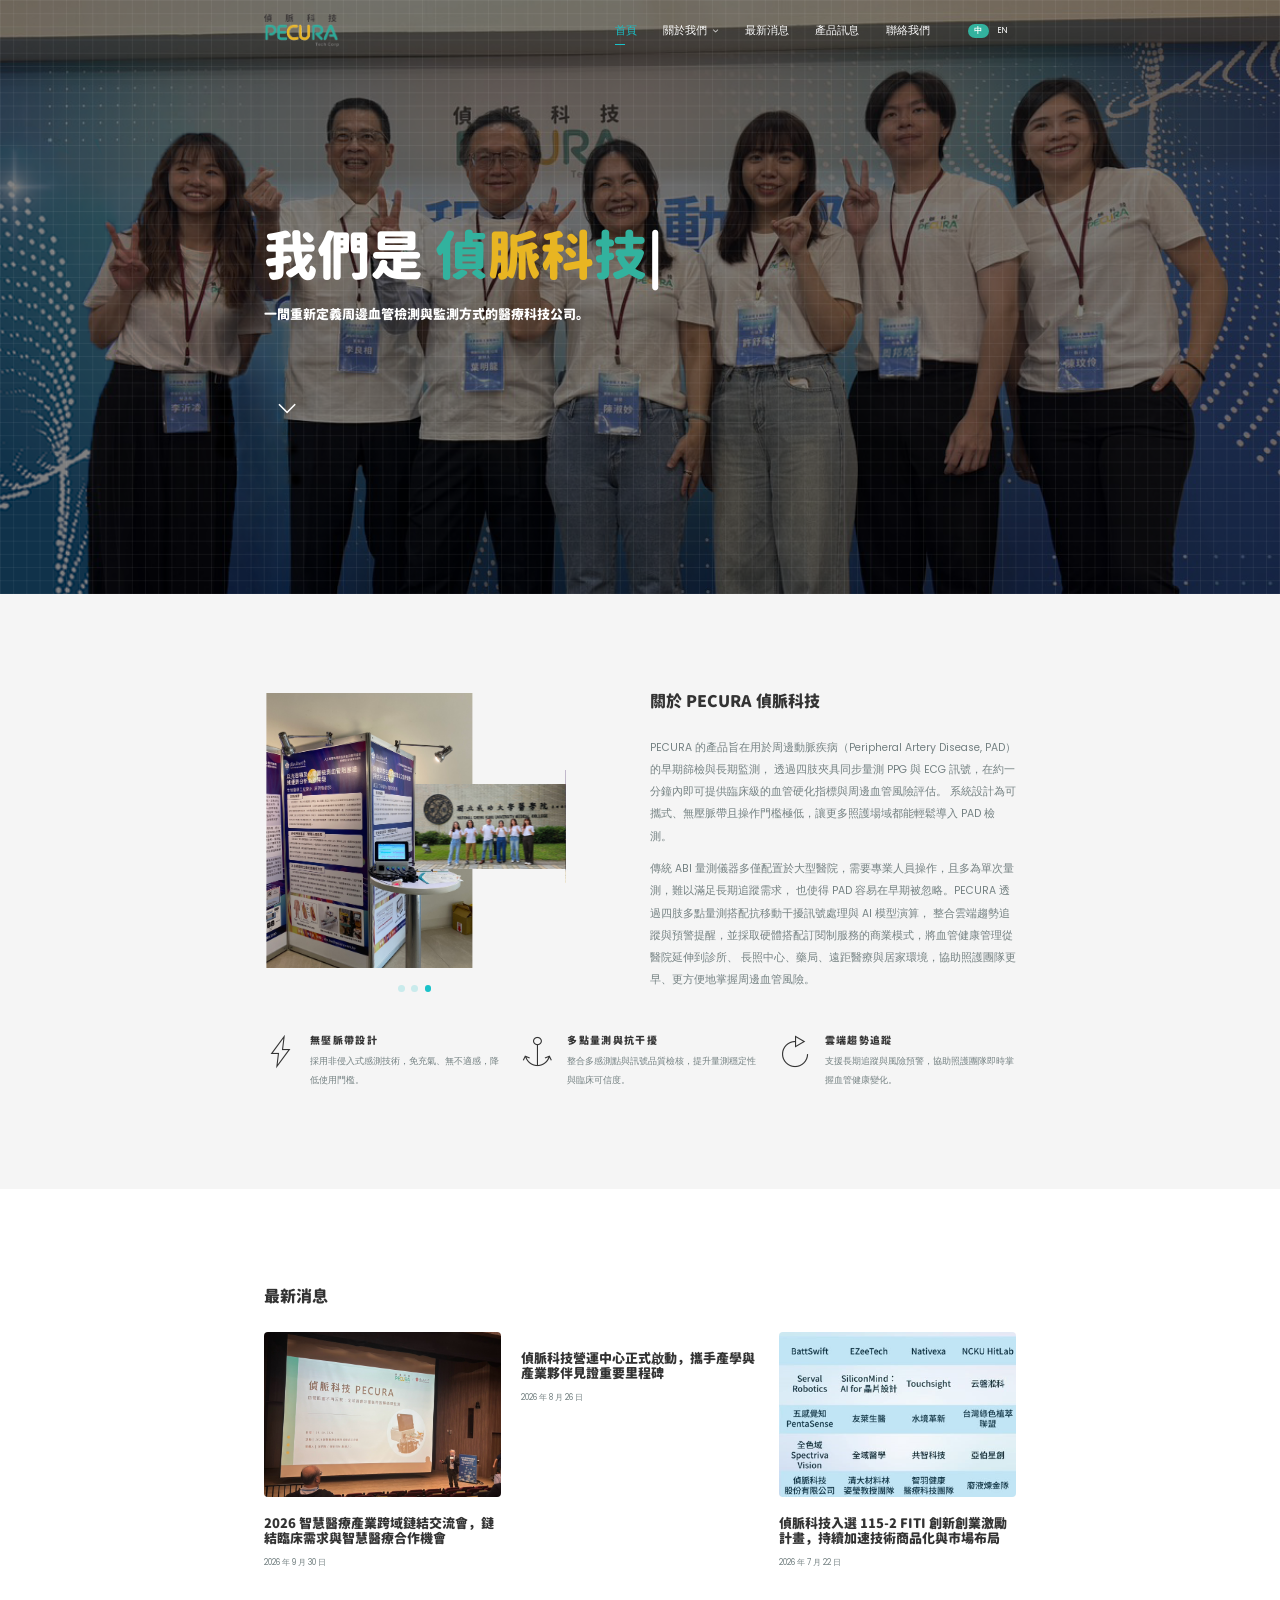
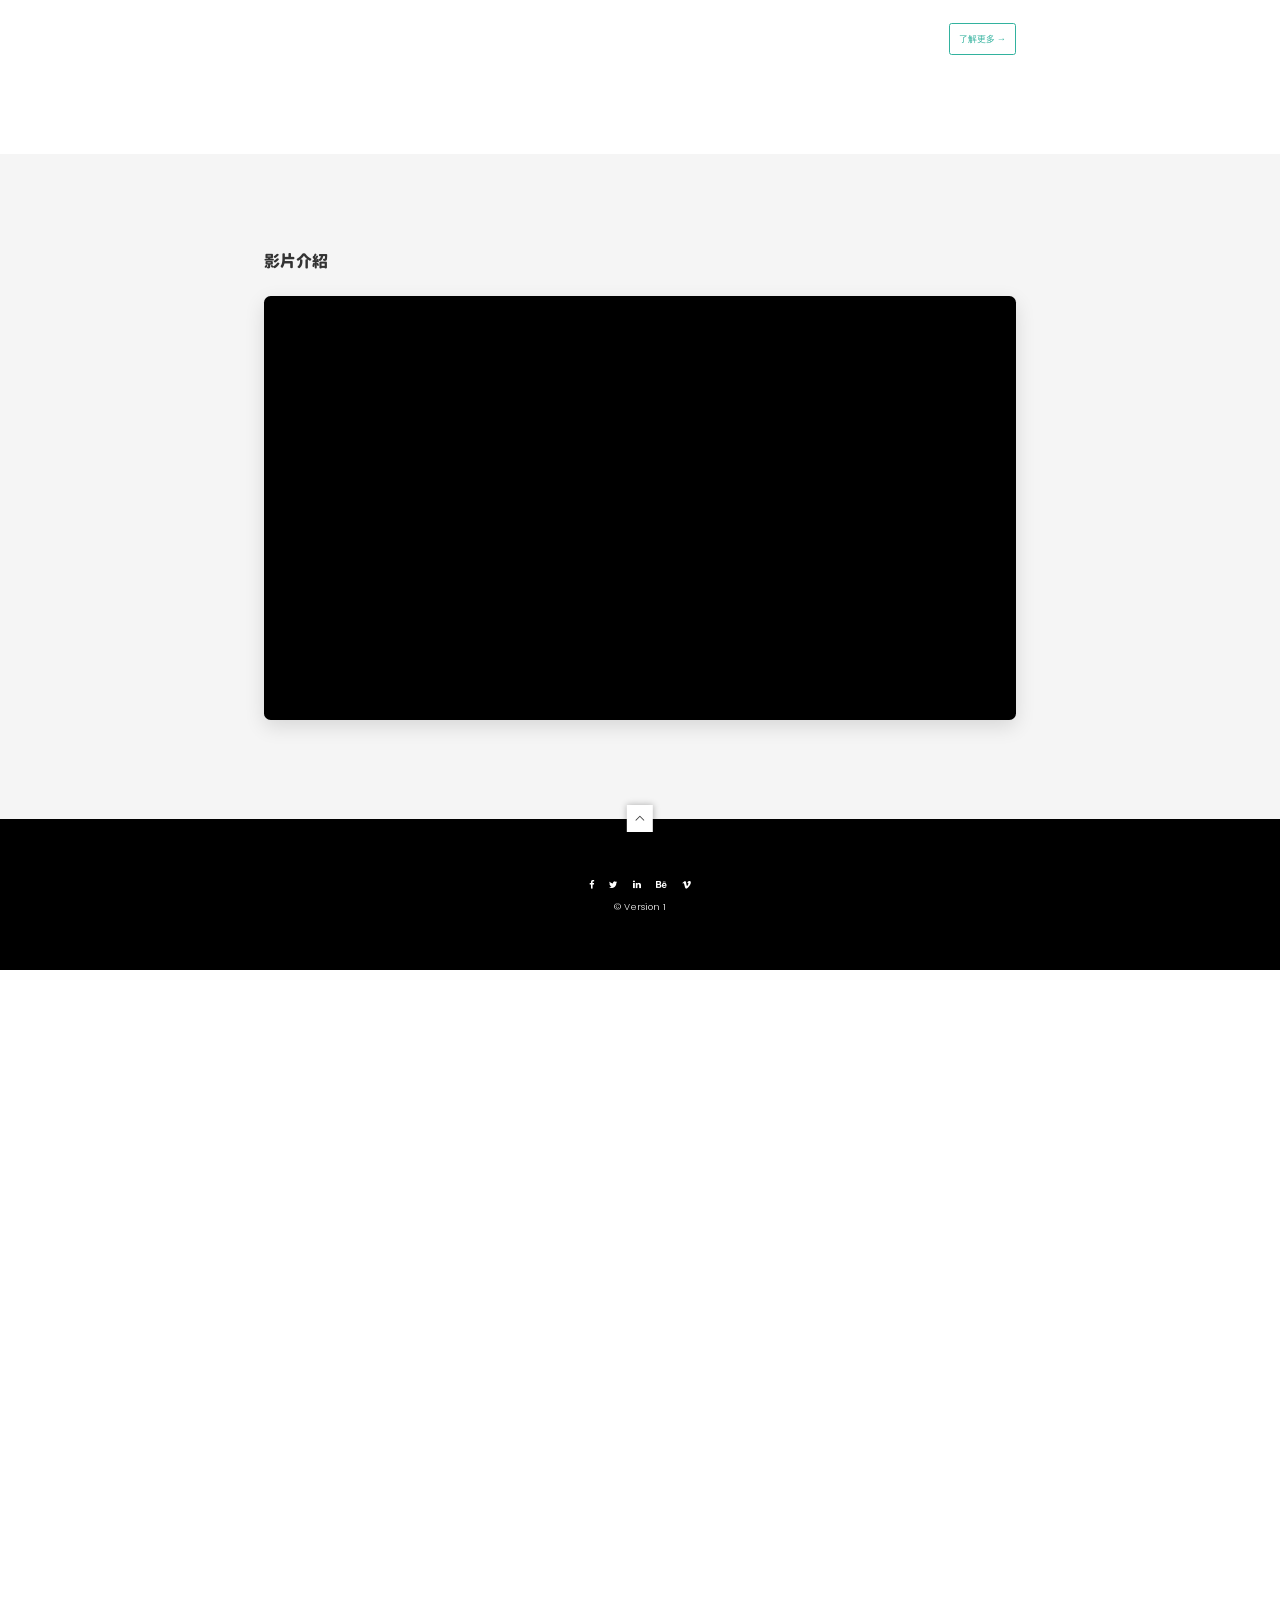
==== commit 591098a6: "Show the latest three published articles on both homepages" ====
--- a/index.html
+++ b/index.html
@@ -1,341 +1,331 @@
-<!DOCTYPE html>
-<html>
-	<head>
-		<title>PECURA 偵脈科技</title>
-		<meta charset="utf-8">
-		<meta name="viewport" content="width=device-width, initial-scale=1.0, maximum-scale=1.0, user-scalable=no">
-		<meta name="format-detection" content="telephone=no">
-		<meta name="apple-mobile-web-app-capable" content="yes">
-		<!-- Fonts-->
-		<link rel="stylesheet" type="text/css" href="assets/fonts/fontawesome/font-awesome.min.css">
-		<link rel="stylesheet" type="text/css" href="assets/fonts/pe-icon/pe-icon.css">
-		<!-- Vendors-->
-		<link rel="stylesheet" type="text/css" href="assets/vendors/bootstrap/grid.css">
-		<link rel="stylesheet" type="text/css" href="assets/vendors/magnific-popup/magnific-popup.min.css">
-		<link rel="stylesheet" type="text/css" href="assets/vendors/swiper/swiper.css">
-		<!-- App & fonts-->
-		<link rel="stylesheet" type="text/css" href="https://fonts.googleapis.com/css?family=Poppins:300,400,500,600,700">
-		<link rel="stylesheet" type="text/css" href="assets/css/main.css"><!--[if lt IE 9]>
-			<script src="https://oss.maxcdn.com/libs/html5shiv/3.7.0/html5shiv.js"></script>
-		<![endif]-->
-	</head>
-	
-	<body>
-		<div class="page-wrap">
-			
-			<!-- header -->
-			<header class="header header--fixed">
-				<div class="container">
-					<div class="header__inner">
-						<div class="header__logo">
-							<a href="index.html"><img src="assets/img/logo1.png" alt=""/></a>
-						</div>
-
-						<div class="header__menu">
-							<!-- onepage-nav -->
-							<nav class="onepage-nav">
-								<!-- onepage-menu -->
-								<ul class="onepage-menu">
-									<li class="current-menu-item"><a href="#id-1">首頁</a></li>
-									<li class="menu-item-has-children">
-										<a href="about.html" class="menu-parent">
-										關於我們
-										<i class="fa fa-angle-down menu-caret" aria-hidden="true"></i>
-										</a>
-
-										<ul class="sub-menu">
-										<li><a href="about.html#about-company">關於偵脈科技</a></li>
-										<li><a href="about.html#vision-timeline">發展沿革</a></li>
-										<li><a href="#team-members">創辦成員</a></li>
-										<li><a href="#cofounders">運營團隊</a></li>
-										</ul>
-									</li>
-									<li><a href="news.html">最新消息</a></li>
-									<li><a href="product.html">產品訊息</a></li>
-									<li><a href="contact.html">聯絡我們</a></li>
-								</ul><!-- onepage-menu -->
-								<div class="navbar-toggle"><span></span><span></span><span></span></div>
-							</nav><!-- End / onepage-nav -->
-
-							<!-- 語言切換 -->
-							<div class="lang-switch">
-								<a href="index.html" class="lang-btn is-active">中</a>
-								<a href="index-en.html" class="lang-btn">EN</a>
-							</div>
-						</div>
-					</div>
-				</div>
-			</header><!-- End / header -->
-			
-			<!-- Content-->
-			<div class="md-content">
-				
-				<!-- hero -->
-				<div class="hero" id="id-1" style="background-image: url('assets/img/bg/1.png'), url('assets/img/bg/2.png');">
-					<div class="hero__wrapper">
-						<div class="container">
-							<div class="row">
-								<div class="col-lg-8 ">
-									<h1 class="hero__title">我們是
-										
-										<!-- typing__module -->
-										<div class="typing__module" data-options='{"typeSpeed":60}'>
-											<div class="typed-strings"><span>偵脈科技</span>
-											</div><span class="typed"></span>
-										</div><!-- End / typing__module -->
-										
-									</h1>
-									<p class="hero__text">一間重新定義周邊血管檢測與監測方式的醫療科技公司。</p>
-								</div>
-							</div><span id="back-to-down"><i class="pe-7s-angle-down"></i></span>
-						</div>
-					</div>
-				</div><!-- End / hero -->
-				
-				
-				<!-- Section -->
-				<section class="md-section bg-gray" id="id-2">
-					<div class="container">
-						<div class="row">
-							<div class="col-lg-5 ">
-								
-								<!-- slide-image -->
-								<div class="slide-image">
-									
-									<!-- swiper__module swiper-container -->
-									<div class="swiper__module swiper-container slide-image__front" data-options='{"slidesPerView":1,"spaceBetween":0, "autoplay":3000,"loop":true}'>
-										<div class="swiper-wrapper">
-											<div class="slide-item" style="background-image: url('assets/img/about/1.jpg');"></div>
-											<div class="slide-item" style="background-image: url('assets/img/about/2.jpg');"></div>
-											<div class="slide-item" style="background-image: url('assets/img/about/3.jpg');"></div>
-										</div>
-										<div class="swiper-pagination-custom"></div>
-									</div><!-- End / swiper__module swiper-container -->
-									
-									
-									<!-- swiper-thumbnails__module swiper-container -->
-									<div class="swiper-thumbnails__module swiper-container slide-image__black" data-options='{"slidesPerView":1,"spaceBetween":0, "autoplay":3000,"loop":true}'>
-										<div class="swiper-wrapper">
-											<div class="slide-item" style="background-image: url('assets/img/about/1b.jpg');"></div>
-											<div class="slide-item" style="background-image: url('assets/img/about/2b.jpg');"></div>
-											<div class="slide-item" style="background-image: url('assets/img/about/3b.jpg');"></div>
-										</div>
-									</div><!-- End / swiper-thumbnails__module swiper-container -->
-									
-								</div><!-- End / slide-image -->
-								
-							</div>
-							<div class="col-lg-6 col-xs-offset-0 col-sm-offset-0 col-md-offset-0 col-lg-offset-1 ">
-								
-								<!-- title -->
-								<div class="title">
-									<h2 class="title__title">關於 PECURA 偵脈科技</h2>
-								</div><!-- End / title -->
-								
-								<p class="fz-16">
-									PECURA 的產品旨在用於周邊動脈疾病（Peripheral Artery Disease, PAD）的早期篩檢與長期監測，
-									透過四肢夾具同步量測 PPG 與 ECG 訊號，在約一分鐘內即可提供臨床級的血管硬化指標與周邊血管風險評估。
-									系統設計為可攜式、無壓脈帶且操作門檻極低，讓更多照護場域都能輕鬆導入 PAD 檢測。
-								</p>
-								<p class="fz-16">
-									傳統 ABI 量測儀器多僅配置於大型醫院，需要專業人員操作，且多為單次量測，難以滿足長期追蹤需求，
-									也使得 PAD 容易在早期被忽略。PECURA 透過四肢多點量測搭配抗移動干擾訊號處理與 AI 模型演算，
-									整合雲端趨勢追蹤與預警提醒，並採取硬體搭配訂閱制服務的商業模式，將血管健康管理從醫院延伸到診所、
-									長照中心、藥局、遠距醫療與居家環境，協助照護團隊更早、更方便地掌握周邊血管風險。
-								</p>
-							</div>
-						</div>
-						
-						<!-- swiper__module swiper-container -->
-						<div class="swiper__module swiper-container mt-50" data-options='{"slidesPerView":3,"spaceBetween":30,"autoplay":3000,"breakpoints":{"640":{"slidesPerView":1},"991":{"slidesPerView":2}}}'>
-							<div class="swiper-wrapper">
-								
-								<!-- service -->
-								<div class="service mb-0">
-									<div class="service__icon"><i class="pe-7s-lintern"></i></div>
-									<h3 class="service__title">一分鐘快速檢測</h3>
-									<p class="service__text">四肢同步量測 PPG 與 ECG 訊號，於短時間內完成周邊血管風險評估。</p>
-								</div><!-- End / service -->
-								
-								
-								<!-- service -->
-								<div class="service mb-0">
-									<div class="service__icon"><i class="pe-7s-gleam"></i></div>
-									<h3 class="service__title">無壓脈帶設計</h3>
-									<p class="service__text">採用非侵入式感測技術，免充氣、無不適感，降低使用門檻。</p>
-								</div><!-- End / service -->
-								
-								
-								<!-- service -->
-								<div class="service mb-0">
-									<div class="service__icon"><i class="pe-7s-anchor"></i></div>
-									<h3 class="service__title">多點量測與抗干擾</h3>
-									<p class="service__text">整合多感測點與訊號品質檢核，提升量測穩定性與臨床可信度。</p>
-								</div><!-- End / service -->
-								
-								
-								<!-- service -->
-								<div class="service mb-0">
-									<div class="service__icon"><i class="pe-7s-refresh"></i></div>
-									<h3 class="service__title">雲端趨勢追蹤</h3>
-									<p class="service__text">支援長期追蹤與風險預警，協助照護團隊即時掌握血管健康變化。</p>
-								</div><!-- End / service -->
-
-							</div>
-						</div><!-- End / swiper__module swiper-container -->
-						
-					</div>
-				</section>
-				<!-- End / Section -->
-				 
-				
-				<!-- Section -->
-				<section class="md-section" id="id-3">
-					<div class="container">
-						<div class="row">
-							<div class="col-xs-12">
-								
-								<!-- title -->
-								<div class="title">
-									<h2 class="title__title">最新消息</h2>
-								</div><!-- End / title -->
-								
-							</div>
-						</div>
-						<div class="row">
-							<div class="col-lg-4 ">
-								
-								<!--  -->
-								<div>
-									<div class="post__media"><a href="news-detail.html?id=4"><img src="assets/img/blog/1.jpg" alt=""/></a></div>
-									<div class="post__body">
-										<h2 class="post__title"><a href="news-detail.html?id=4">2025 國家新創獎得獎</a></h2>
-										<div class="post__meta"><span class="date">2025 年 12 月 17 日</span></div>
-									</div>
-								</div><!-- End /  -->
-								
-							</div>
-							<div class="col-lg-4 ">
-								
-								<!--  -->
-								<div>
-									<div class="post__media"><a href="news-detail.html?id=3"><img src="assets/img/blog/2.jpg" alt=""/></a></div>
-									<div class="post__body">
-										<h2 class="post__title"><a href="news-detail.html?id=3">參與 2025 醫療科技展</a></h2>
-										<div class="post__meta"><span class="date">2025 年 12 月 7 日</span></div>
-									</div>
-								</div><!-- End /  -->
-								
-							</div>
-							<div class="col-lg-4 ">
-								
-								<!--  -->
-								<div>
-									<div class="post__media"><a href="news-detail.html?id=2"><img src="assets/img/blog/3.jpg" alt=""/></a></div>
-									<div class="post__body">
-										<h2 class="post__title"><a href="news-detail.html?id=2">偵脈科技開幕典禮</a></h2>
-										<div class="post__meta"><span class="date">2025 年 10 月 31 日</span></div>
-									</div>
-								</div><!-- End /  -->
-								
-							</div>
-
-						</div>
-
-						<div class="row">
-							<div class="col-xs-12 text-right">
-								<a class="news-btn" href="news.html">了解更多 →</a>
-							</div>
-						</div>
-					</div>
-				</section>
-				<!-- End / Section -->
-				
-				<!-- Section -->
-				<section class="md-section bg-gray" id="id-video">
-				<div class="container">
-					<div class="row">
-					<div class="col-xs-12">
-						<div class="title">
-						<h2 class="title__title">影片介紹</h2>
-						</div>
-					</div>
-					</div>
-
-					<div class="row">
-					<div class="col-xs-12">
-						<div class="video-embed">
-						<iframe
-							src="https://www.youtube.com/embed/jHtGHKnw0GQ?autoplay=1&mute=1&controls=1&playsinline=1&rel=0"
-							title="PECURA introduction video"
-							frameborder="0"
-							allow="autoplay; encrypted-media; picture-in-picture"
-							allowfullscreen>
-						</iframe>
-						</div>
-					</div>
-					</div>
-				</div>
-				</section>
-				<!-- End / Section -->
-
-				
-
-				
-			</div>
-			<!-- End / Content-->
-			
-			<!-- footer -->
-			<div class="footer">
-				<div id="back-to-top"><i class="pe-7s-angle-up"></i></div>
-				<div class="container">
-					<div class="footer__wrapper">
-						<div class="footer__social">
-										
-										<!-- social-icon -->
-										<a class="social-icon" href="#"><i class="social-icon__icon fa fa-facebook"></i>
-										</a><!-- End / social-icon -->
-										
-										
-										<!-- social-icon -->
-										<a class="social-icon" href="#"><i class="social-icon__icon fa fa-twitter"></i>
-										</a><!-- End / social-icon -->
-										
-										
-										<!-- social-icon -->
-										<a class="social-icon" href="#"><i class="social-icon__icon fa fa-linkedin"></i>
-										</a><!-- End / social-icon -->
-										
-										
-										<!-- social-icon -->
-										<a class="social-icon" href="#"><i class="social-icon__icon fa fa-behance"></i>
-										</a><!-- End / social-icon -->
-										
-										
-										<!-- social-icon -->
-										<a class="social-icon" href="#"><i class="social-icon__icon fa fa-vimeo"></i>
-										</a><!-- End / social-icon -->
-										
-						</div>
-						<p class="footer__copy">&copy; Version 1</p>
-					</div>
-				</div>
-			</div><!-- End / footer -->
-			
-		</div>
-		<!-- Vendors-->
-		<script type="text/javascript" src="assets/vendors/jquery/jquery.min.js"></script>
-		<script type="text/javascript" src="assets/vendors/imagesloaded/imagesloaded.pkgd.js"></script>
-		<script type="text/javascript" src="assets/vendors/isotope-layout/isotope.pkgd.js"></script>
-		<script type="text/javascript" src="assets/vendors/jquery-one-page/jquery.nav.min.js"></script>
-		<script type="text/javascript" src="assets/vendors/jquery.easing/jquery.easing.min.js"></script>
-		<script type="text/javascript" src="assets/vendors/jquery.matchHeight/jquery.matchHeight.min.js"></script>
-		<script type="text/javascript" src="assets/vendors/magnific-popup/jquery.magnific-popup.min.js"></script>
-		<script type="text/javascript" src="assets/vendors/masonry-layout/masonry.pkgd.js"></script>
-		<script type="text/javascript" src="assets/vendors/swiper/swiper.jquery.js"></script>
-		<script type="text/javascript" src="assets/vendors/menu/menu.js"></script>
-		<script type="text/javascript" src="assets/vendors/typed/typed.min.js"></script>
-		<!-- App-->
-		<script type="text/javascript" src="assets/js/main.js"></script>
-	</body>
-</html>
+<!DOCTYPE html>
+<html>
+	<head>
+		<title>PECURA 偵脈科技</title>
+		<meta charset="utf-8">
+		<meta name="viewport" content="width=device-width, initial-scale=1.0, maximum-scale=1.0, user-scalable=no">
+		<meta name="format-detection" content="telephone=no">
+		<meta name="apple-mobile-web-app-capable" content="yes">
+		<!-- Fonts-->
+		<link rel="stylesheet" type="text/css" href="assets/fonts/fontawesome/font-awesome.min.css">
+		<link rel="stylesheet" type="text/css" href="assets/fonts/pe-icon/pe-icon.css">
+		<!-- Vendors-->
+		<link rel="stylesheet" type="text/css" href="assets/vendors/bootstrap/grid.css">
+		<link rel="stylesheet" type="text/css" href="assets/vendors/magnific-popup/magnific-popup.min.css">
+		<link rel="stylesheet" type="text/css" href="assets/vendors/swiper/swiper.css">
+		<!-- App & fonts-->
+		<link rel="stylesheet" type="text/css" href="https://fonts.googleapis.com/css?family=Poppins:300,400,500,600,700">
+		<link rel="stylesheet" type="text/css" href="assets/css/main.css"><!--[if lt IE 9]>
+			<script src="https://oss.maxcdn.com/libs/html5shiv/3.7.0/html5shiv.js"></script>
+		<![endif]-->
+	<style>
+#latest-news { display:flex; flex-wrap:wrap; }
+#latest-news > .col-lg-4 { width:100%; margin-bottom:32px; }
+@media (min-width:992px) { #latest-news > .col-lg-4 { width:33.333333%; } }
+</style>
+</head>
+	
+	<body>
+		<div class="page-wrap">
+			
+			<!-- header -->
+			<header class="header header--fixed">
+				<div class="container">
+					<div class="header__inner">
+						<div class="header__logo">
+							<a href="index.html"><img src="assets/img/logo1.png" alt=""/></a>
+						</div>
+
+						<div class="header__menu">
+							<!-- onepage-nav -->
+							<nav class="onepage-nav">
+								<!-- onepage-menu -->
+								<ul class="onepage-menu">
+									<li class="current-menu-item"><a href="#id-1">首頁</a></li>
+									<li class="menu-item-has-children">
+										<a href="about.html" class="menu-parent">
+										關於我們
+										<i class="fa fa-angle-down menu-caret" aria-hidden="true"></i>
+										</a>
+
+										<ul class="sub-menu">
+										<li><a href="about.html#about-company">關於偵脈科技</a></li>
+										<li><a href="about.html#vision-timeline">發展沿革</a></li>
+										<li><a href="#team-members">創辦成員</a></li>
+										<li><a href="#cofounders">運營團隊</a></li>
+										</ul>
+									</li>
+									<li><a href="news.html">最新消息</a></li>
+									<li><a href="product.html">產品訊息</a></li>
+									<li><a href="contact.html">聯絡我們</a></li>
+								</ul><!-- onepage-menu -->
+								<div class="navbar-toggle"><span></span><span></span><span></span></div>
+							</nav><!-- End / onepage-nav -->
+
+							<!-- 語言切換 -->
+							<div class="lang-switch">
+								<a href="index.html" class="lang-btn is-active">中</a>
+								<a href="index-en.html" class="lang-btn">EN</a>
+							</div>
+						</div>
+					</div>
+				</div>
+			</header><!-- End / header -->
+			
+			<!-- Content-->
+			<div class="md-content">
+				
+				<!-- hero -->
+				<div class="hero" id="id-1" style="background-image: url('assets/img/bg/1.png'), url('assets/img/bg/2.png');">
+					<div class="hero__wrapper">
+						<div class="container">
+							<div class="row">
+								<div class="col-lg-8 ">
+									<h1 class="hero__title">我們是
+										
+										<!-- typing__module -->
+										<div class="typing__module" data-options='{"typeSpeed":60}'>
+											<div class="typed-strings"><span>偵脈科技</span>
+											</div><span class="typed"></span>
+										</div><!-- End / typing__module -->
+										
+									</h1>
+									<p class="hero__text">一間重新定義周邊血管檢測與監測方式的醫療科技公司。</p>
+								</div>
+							</div><span id="back-to-down"><i class="pe-7s-angle-down"></i></span>
+						</div>
+					</div>
+				</div><!-- End / hero -->
+				
+				
+				<!-- Section -->
+				<section class="md-section bg-gray" id="id-2">
+					<div class="container">
+						<div class="row">
+							<div class="col-lg-5 ">
+								
+								<!-- slide-image -->
+								<div class="slide-image">
+									
+									<!-- swiper__module swiper-container -->
+									<div class="swiper__module swiper-container slide-image__front" data-options='{"slidesPerView":1,"spaceBetween":0, "autoplay":3000,"loop":true}'>
+										<div class="swiper-wrapper">
+											<div class="slide-item" style="background-image: url('assets/img/about/1.jpg');"></div>
+											<div class="slide-item" style="background-image: url('assets/img/about/2.jpg');"></div>
+											<div class="slide-item" style="background-image: url('assets/img/about/3.jpg');"></div>
+										</div>
+										<div class="swiper-pagination-custom"></div>
+									</div><!-- End / swiper__module swiper-container -->
+									
+									
+									<!-- swiper-thumbnails__module swiper-container -->
+									<div class="swiper-thumbnails__module swiper-container slide-image__black" data-options='{"slidesPerView":1,"spaceBetween":0, "autoplay":3000,"loop":true}'>
+										<div class="swiper-wrapper">
+											<div class="slide-item" style="background-image: url('assets/img/about/1b.jpg');"></div>
+											<div class="slide-item" style="background-image: url('assets/img/about/2b.jpg');"></div>
+											<div class="slide-item" style="background-image: url('assets/img/about/3b.jpg');"></div>
+										</div>
+									</div><!-- End / swiper-thumbnails__module swiper-container -->
+									
+								</div><!-- End / slide-image -->
+								
+							</div>
+							<div class="col-lg-6 col-xs-offset-0 col-sm-offset-0 col-md-offset-0 col-lg-offset-1 ">
+								
+								<!-- title -->
+								<div class="title">
+									<h2 class="title__title">關於 PECURA 偵脈科技</h2>
+								</div><!-- End / title -->
+								
+								<p class="fz-16">
+									PECURA 的產品旨在用於周邊動脈疾病（Peripheral Artery Disease, PAD）的早期篩檢與長期監測，
+									透過四肢夾具同步量測 PPG 與 ECG 訊號，在約一分鐘內即可提供臨床級的血管硬化指標與周邊血管風險評估。
+									系統設計為可攜式、無壓脈帶且操作門檻極低，讓更多照護場域都能輕鬆導入 PAD 檢測。
+								</p>
+								<p class="fz-16">
+									傳統 ABI 量測儀器多僅配置於大型醫院，需要專業人員操作，且多為單次量測，難以滿足長期追蹤需求，
+									也使得 PAD 容易在早期被忽略。PECURA 透過四肢多點量測搭配抗移動干擾訊號處理與 AI 模型演算，
+									整合雲端趨勢追蹤與預警提醒，並採取硬體搭配訂閱制服務的商業模式，將血管健康管理從醫院延伸到診所、
+									長照中心、藥局、遠距醫療與居家環境，協助照護團隊更早、更方便地掌握周邊血管風險。
+								</p>
+							</div>
+						</div>
+						
+						<!-- swiper__module swiper-container -->
+						<div class="swiper__module swiper-container mt-50" data-options='{"slidesPerView":3,"spaceBetween":30,"autoplay":3000,"breakpoints":{"640":{"slidesPerView":1},"991":{"slidesPerView":2}}}'>
+							<div class="swiper-wrapper">
+								
+								<!-- service -->
+								<div class="service mb-0">
+									<div class="service__icon"><i class="pe-7s-lintern"></i></div>
+									<h3 class="service__title">一分鐘快速檢測</h3>
+									<p class="service__text">四肢同步量測 PPG 與 ECG 訊號，於短時間內完成周邊血管風險評估。</p>
+								</div><!-- End / service -->
+								
+								
+								<!-- service -->
+								<div class="service mb-0">
+									<div class="service__icon"><i class="pe-7s-gleam"></i></div>
+									<h3 class="service__title">無壓脈帶設計</h3>
+									<p class="service__text">採用非侵入式感測技術，免充氣、無不適感，降低使用門檻。</p>
+								</div><!-- End / service -->
+								
+								
+								<!-- service -->
+								<div class="service mb-0">
+									<div class="service__icon"><i class="pe-7s-anchor"></i></div>
+									<h3 class="service__title">多點量測與抗干擾</h3>
+									<p class="service__text">整合多感測點與訊號品質檢核，提升量測穩定性與臨床可信度。</p>
+								</div><!-- End / service -->
+								
+								
+								<!-- service -->
+								<div class="service mb-0">
+									<div class="service__icon"><i class="pe-7s-refresh"></i></div>
+									<h3 class="service__title">雲端趨勢追蹤</h3>
+									<p class="service__text">支援長期追蹤與風險預警，協助照護團隊即時掌握血管健康變化。</p>
+								</div><!-- End / service -->
+
+							</div>
+						</div><!-- End / swiper__module swiper-container -->
+						
+					</div>
+				</section>
+				<!-- End / Section -->
+				 
+				
+				<!-- Section -->
+				<section class="md-section" id="id-3">
+					<div class="container">
+						<div class="row">
+							<div class="col-xs-12">
+								
+								<!-- title -->
+								<div class="title">
+									<h2 class="title__title">最新消息</h2>
+								</div><!-- End / title -->
+								
+							</div>
+						</div>
+						<div class="row" id="latest-news" data-news-source="news.html">
+                <div class="col-lg-4">
+                    <div class="post__media"><a href="news-detail.html?id=9"><img src="assets/img/news/9/01-healthcare-exchange.jpg" alt="2026 智慧醫療產業跨域鏈結交流會，鏈結臨床需求與智慧醫療合作機會" loading="lazy"/></a></div>
+                    <div class="post__body">
+                        <h2 class="post__title"><a href="news-detail.html?id=9">2026 智慧醫療產業跨域鏈結交流會，鏈結臨床需求與智慧醫療合作機會</a></h2>
+                        <div class="post__meta"><span class="date">2026 年 9 月 30 日</span></div>
+                    </div>
+                </div>
+                <div class="col-lg-4">
+                    
+                    <div class="post__body">
+                        <h2 class="post__title"><a href="news-detail.html?id=8">偵脈科技營運中心正式啟動，攜手產學與產業夥伴見證重要里程碑</a></h2>
+                        <div class="post__meta"><span class="date">2026 年 8 月 26 日</span></div>
+                    </div>
+                </div>
+                <div class="col-lg-4">
+                    <div class="post__media"><a href="news-detail.html?id=7"><img src="assets/img/news/7/01-fiti.png" alt="偵脈科技入選 115-2 FITI 創新創業激勵計畫，持續加速技術商品化與市場布局" loading="lazy"/></a></div>
+                    <div class="post__body">
+                        <h2 class="post__title"><a href="news-detail.html?id=7">偵脈科技入選 115-2 FITI 創新創業激勵計畫，持續加速技術商品化與市場布局</a></h2>
+                        <div class="post__meta"><span class="date">2026 年 7 月 22 日</span></div>
+                    </div>
+                </div>
+						</div>
+
+						<div class="row">
+							<div class="col-xs-12 text-right">
+								<a class="news-btn" href="news.html">了解更多 →</a>
+							</div>
+						</div>
+					</div>
+				</section>
+				<!-- End / Section -->
+				
+				<!-- Section -->
+				<section class="md-section bg-gray" id="id-video">
+				<div class="container">
+					<div class="row">
+					<div class="col-xs-12">
+						<div class="title">
+						<h2 class="title__title">影片介紹</h2>
+						</div>
+					</div>
+					</div>
+
+					<div class="row">
+					<div class="col-xs-12">
+						<div class="video-embed">
+						<iframe
+							src="https://www.youtube.com/embed/jHtGHKnw0GQ?autoplay=1&mute=1&controls=1&playsinline=1&rel=0"
+							title="PECURA introduction video"
+							frameborder="0"
+							allow="autoplay; encrypted-media; picture-in-picture"
+							allowfullscreen>
+						</iframe>
+						</div>
+					</div>
+					</div>
+				</div>
+				</section>
+				<!-- End / Section -->
+
+				
+
+				
+			</div>
+			<!-- End / Content-->
+			
+			<!-- footer -->
+			<div class="footer">
+				<div id="back-to-top"><i class="pe-7s-angle-up"></i></div>
+				<div class="container">
+					<div class="footer__wrapper">
+						<div class="footer__social">
+										
+										<!-- social-icon -->
+										<a class="social-icon" href="#"><i class="social-icon__icon fa fa-facebook"></i>
+										</a><!-- End / social-icon -->
+										
+										
+										<!-- social-icon -->
+										<a class="social-icon" href="#"><i class="social-icon__icon fa fa-twitter"></i>
+										</a><!-- End / social-icon -->
+										
+										
+										<!-- social-icon -->
+										<a class="social-icon" href="#"><i class="social-icon__icon fa fa-linkedin"></i>
+										</a><!-- End / social-icon -->
+										
+										
+										<!-- social-icon -->
+										<a class="social-icon" href="#"><i class="social-icon__icon fa fa-behance"></i>
+										</a><!-- End / social-icon -->
+										
+										
+										<!-- social-icon -->
+										<a class="social-icon" href="#"><i class="social-icon__icon fa fa-vimeo"></i>
+										</a><!-- End / social-icon -->
+										
+						</div>
+						<p class="footer__copy">&copy; Version 1</p>
+					</div>
+				</div>
+			</div><!-- End / footer -->
+			
+		</div>
+		<!-- Vendors-->
+		<script type="text/javascript" src="assets/vendors/jquery/jquery.min.js"></script>
+		<script type="text/javascript" src="assets/vendors/imagesloaded/imagesloaded.pkgd.js"></script>
+		<script type="text/javascript" src="assets/vendors/isotope-layout/isotope.pkgd.js"></script>
+		<script type="text/javascript" src="assets/vendors/jquery-one-page/jquery.nav.min.js"></script>
+		<script type="text/javascript" src="assets/vendors/jquery.easing/jquery.easing.min.js"></script>
+		<script type="text/javascript" src="assets/vendors/jquery.matchHeight/jquery.matchHeight.min.js"></script>
+		<script type="text/javascript" src="assets/vendors/magnific-popup/jquery.magnific-popup.min.js"></script>
+		<script type="text/javascript" src="assets/vendors/masonry-layout/masonry.pkgd.js"></script>
+		<script type="text/javascript" src="assets/vendors/swiper/swiper.jquery.js"></script>
+		<script type="text/javascript" src="assets/vendors/menu/menu.js"></script>
+		<script type="text/javascript" src="assets/vendors/typed/typed.min.js"></script>
+		<!-- App-->
+		<script type="text/javascript" src="assets/js/main.js"></script>
+	<script src="assets/js/latest-news.js"></script>
+	</body>
+</html>
--- a/assets/fonts/pe-icon/pe-icon.css
+++ b/assets/fonts/pe-icon/pe-icon.css
@@ -0,0 +1,631 @@
+@font-face {
+	font-family: 'Pe-icon-7-stroke';
+	src:url('fonts/Pe-icon-7-stroke.eot?d7yf1v');
+	src:url('fonts/Pe-icon-7-stroke.eot?#iefixd7yf1v') format('embedded-opentype'),
+		url('fonts/Pe-icon-7-stroke.woff?d7yf1v') format('woff'),
+		url('fonts/Pe-icon-7-stroke.ttf?d7yf1v') format('truetype'),
+		url('fonts/Pe-icon-7-stroke.svg?d7yf1v#Pe-icon-7-stroke') format('svg');
+	font-weight: normal;
+	font-style: normal;
+}
+
+[class^="pe-7s-"], [class*=" pe-7s-"] {
+	font-family: 'Pe-icon-7-stroke';
+	speak: none;
+	font-style: normal;
+	font-weight: normal;
+	font-variant: normal;
+	text-transform: none;
+	line-height: 1;
+
+	/* Better Font Rendering =========== */
+	-webkit-font-smoothing: antialiased;
+	-moz-osx-font-smoothing: grayscale;
+}
+
+.pe-7s-album:before {
+	content: "\e6aa";
+}
+.pe-7s-arc:before {
+	content: "\e6ab";
+}
+.pe-7s-back-2:before {
+	content: "\e6ac";
+}
+.pe-7s-bandaid:before {
+	content: "\e6ad";
+}
+.pe-7s-car:before {
+	content: "\e6ae";
+}
+.pe-7s-diamond:before {
+	content: "\e6af";
+}
+.pe-7s-door-lock:before {
+	content: "\e6b0";
+}
+.pe-7s-eyedropper:before {
+	content: "\e6b1";
+}
+.pe-7s-female:before {
+	content: "\e6b2";
+}
+.pe-7s-gym:before {
+	content: "\e6b3";
+}
+.pe-7s-hammer:before {
+	content: "\e6b4";
+}
+.pe-7s-headphones:before {
+	content: "\e6b5";
+}
+.pe-7s-helm:before {
+	content: "\e6b6";
+}
+.pe-7s-hourglass:before {
+	content: "\e6b7";
+}
+.pe-7s-leaf:before {
+	content: "\e6b8";
+}
+.pe-7s-magic-wand:before {
+	content: "\e6b9";
+}
+.pe-7s-male:before {
+	content: "\e6ba";
+}
+.pe-7s-map-2:before {
+	content: "\e6bb";
+}
+.pe-7s-next-2:before {
+	content: "\e6bc";
+}
+.pe-7s-paint-bucket:before {
+	content: "\e6bd";
+}
+.pe-7s-pendrive:before {
+	content: "\e6be";
+}
+.pe-7s-photo:before {
+	content: "\e6bf";
+}
+.pe-7s-piggy:before {
+	content: "\e6c0";
+}
+.pe-7s-plugin:before {
+	content: "\e6c1";
+}
+.pe-7s-refresh-2:before {
+	content: "\e6c2";
+}
+.pe-7s-rocket:before {
+	content: "\e6c3";
+}
+.pe-7s-settings:before {
+	content: "\e6c4";
+}
+.pe-7s-shield:before {
+	content: "\e6c5";
+}
+.pe-7s-smile:before {
+	content: "\e6c6";
+}
+.pe-7s-usb:before {
+	content: "\e6c7";
+}
+.pe-7s-vector:before {
+	content: "\e6c8";
+}
+.pe-7s-wine:before {
+	content: "\e6c9";
+}
+.pe-7s-cloud-upload:before {
+	content: "\e68a";
+}
+.pe-7s-cash:before {
+	content: "\e68c";
+}
+.pe-7s-close:before {
+	content: "\e680";
+}
+.pe-7s-bluetooth:before {
+	content: "\e68d";
+}
+.pe-7s-cloud-download:before {
+	content: "\e68b";
+}
+.pe-7s-way:before {
+	content: "\e68e";
+}
+.pe-7s-close-circle:before {
+	content: "\e681";
+}
+.pe-7s-id:before {
+	content: "\e68f";
+}
+.pe-7s-angle-up:before {
+	content: "\e682";
+}
+.pe-7s-wristwatch:before {
+	content: "\e690";
+}
+.pe-7s-angle-up-circle:before {
+	content: "\e683";
+}
+.pe-7s-world:before {
+	content: "\e691";
+}
+.pe-7s-angle-right:before {
+	content: "\e684";
+}
+.pe-7s-volume:before {
+	content: "\e692";
+}
+.pe-7s-angle-right-circle:before {
+	content: "\e685";
+}
+.pe-7s-users:before {
+	content: "\e693";
+}
+.pe-7s-angle-left:before {
+	content: "\e686";
+}
+.pe-7s-user-female:before {
+	content: "\e694";
+}
+.pe-7s-angle-left-circle:before {
+	content: "\e687";
+}
+.pe-7s-up-arrow:before {
+	content: "\e695";
+}
+.pe-7s-angle-down:before {
+	content: "\e688";
+}
+.pe-7s-switch:before {
+	content: "\e696";
+}
+.pe-7s-angle-down-circle:before {
+	content: "\e689";
+}
+.pe-7s-scissors:before {
+	content: "\e697";
+}
+.pe-7s-wallet:before {
+	content: "\e600";
+}
+.pe-7s-safe:before {
+	content: "\e698";
+}
+.pe-7s-volume2:before {
+	content: "\e601";
+}
+.pe-7s-volume1:before {
+	content: "\e602";
+}
+.pe-7s-voicemail:before {
+	content: "\e603";
+}
+.pe-7s-video:before {
+	content: "\e604";
+}
+.pe-7s-user:before {
+	content: "\e605";
+}
+.pe-7s-upload:before {
+	content: "\e606";
+}
+.pe-7s-unlock:before {
+	content: "\e607";
+}
+.pe-7s-umbrella:before {
+	content: "\e608";
+}
+.pe-7s-trash:before {
+	content: "\e609";
+}
+.pe-7s-tools:before {
+	content: "\e60a";
+}
+.pe-7s-timer:before {
+	content: "\e60b";
+}
+.pe-7s-ticket:before {
+	content: "\e60c";
+}
+.pe-7s-target:before {
+	content: "\e60d";
+}
+.pe-7s-sun:before {
+	content: "\e60e";
+}
+.pe-7s-study:before {
+	content: "\e60f";
+}
+.pe-7s-stopwatch:before {
+	content: "\e610";
+}
+.pe-7s-star:before {
+	content: "\e611";
+}
+.pe-7s-speaker:before {
+	content: "\e612";
+}
+.pe-7s-signal:before {
+	content: "\e613";
+}
+.pe-7s-shuffle:before {
+	content: "\e614";
+}
+.pe-7s-shopbag:before {
+	content: "\e615";
+}
+.pe-7s-share:before {
+	content: "\e616";
+}
+.pe-7s-server:before {
+	content: "\e617";
+}
+.pe-7s-search:before {
+	content: "\e618";
+}
+.pe-7s-film:before {
+	content: "\e6a5";
+}
+.pe-7s-science:before {
+	content: "\e619";
+}
+.pe-7s-disk:before {
+	content: "\e6a6";
+}
+.pe-7s-ribbon:before {
+	content: "\e61a";
+}
+.pe-7s-repeat:before {
+	content: "\e61b";
+}
+.pe-7s-refresh:before {
+	content: "\e61c";
+}
+.pe-7s-add-user:before {
+	content: "\e6a9";
+}
+.pe-7s-refresh-cloud:before {
+	content: "\e61d";
+}
+.pe-7s-paperclip:before {
+	content: "\e69c";
+}
+.pe-7s-radio:before {
+	content: "\e61e";
+}
+.pe-7s-note2:before {
+	content: "\e69d";
+}
+.pe-7s-print:before {
+	content: "\e61f";
+}
+.pe-7s-network:before {
+	content: "\e69e";
+}
+.pe-7s-prev:before {
+	content: "\e620";
+}
+.pe-7s-mute:before {
+	content: "\e69f";
+}
+.pe-7s-power:before {
+	content: "\e621";
+}
+.pe-7s-medal:before {
+	content: "\e6a0";
+}
+.pe-7s-portfolio:before {
+	content: "\e622";
+}
+.pe-7s-like2:before {
+	content: "\e6a1";
+}
+.pe-7s-plus:before {
+	content: "\e623";
+}
+.pe-7s-left-arrow:before {
+	content: "\e6a2";
+}
+.pe-7s-play:before {
+	content: "\e624";
+}
+.pe-7s-key:before {
+	content: "\e6a3";
+}
+.pe-7s-plane:before {
+	content: "\e625";
+}
+.pe-7s-joy:before {
+	content: "\e6a4";
+}
+.pe-7s-photo-gallery:before {
+	content: "\e626";
+}
+.pe-7s-pin:before {
+	content: "\e69b";
+}
+.pe-7s-phone:before {
+	content: "\e627";
+}
+.pe-7s-plug:before {
+	content: "\e69a";
+}
+.pe-7s-pen:before {
+	content: "\e628";
+}
+.pe-7s-right-arrow:before {
+	content: "\e699";
+}
+.pe-7s-paper-plane:before {
+	content: "\e629";
+}
+.pe-7s-delete-user:before {
+	content: "\e6a7";
+}
+.pe-7s-paint:before {
+	content: "\e62a";
+}
+.pe-7s-bottom-arrow:before {
+	content: "\e6a8";
+}
+.pe-7s-notebook:before {
+	content: "\e62b";
+}
+.pe-7s-note:before {
+	content: "\e62c";
+}
+.pe-7s-next:before {
+	content: "\e62d";
+}
+.pe-7s-news-paper:before {
+	content: "\e62e";
+}
+.pe-7s-musiclist:before {
+	content: "\e62f";
+}
+.pe-7s-music:before {
+	content: "\e630";
+}
+.pe-7s-mouse:before {
+	content: "\e631";
+}
+.pe-7s-more:before {
+	content: "\e632";
+}
+.pe-7s-moon:before {
+	content: "\e633";
+}
+.pe-7s-monitor:before {
+	content: "\e634";
+}
+.pe-7s-micro:before {
+	content: "\e635";
+}
+.pe-7s-menu:before {
+	content: "\e636";
+}
+.pe-7s-map:before {
+	content: "\e637";
+}
+.pe-7s-map-marker:before {
+	content: "\e638";
+}
+.pe-7s-mail:before {
+	content: "\e639";
+}
+.pe-7s-mail-open:before {
+	content: "\e63a";
+}
+.pe-7s-mail-open-file:before {
+	content: "\e63b";
+}
+.pe-7s-magnet:before {
+	content: "\e63c";
+}
+.pe-7s-loop:before {
+	content: "\e63d";
+}
+.pe-7s-look:before {
+	content: "\e63e";
+}
+.pe-7s-lock:before {
+	content: "\e63f";
+}
+.pe-7s-lintern:before {
+	content: "\e640";
+}
+.pe-7s-link:before {
+	content: "\e641";
+}
+.pe-7s-like:before {
+	content: "\e642";
+}
+.pe-7s-light:before {
+	content: "\e643";
+}
+.pe-7s-less:before {
+	content: "\e644";
+}
+.pe-7s-keypad:before {
+	content: "\e645";
+}
+.pe-7s-junk:before {
+	content: "\e646";
+}
+.pe-7s-info:before {
+	content: "\e647";
+}
+.pe-7s-home:before {
+	content: "\e648";
+}
+.pe-7s-help2:before {
+	content: "\e649";
+}
+.pe-7s-help1:before {
+	content: "\e64a";
+}
+.pe-7s-graph3:before {
+	content: "\e64b";
+}
+.pe-7s-graph2:before {
+	content: "\e64c";
+}
+.pe-7s-graph1:before {
+	content: "\e64d";
+}
+.pe-7s-graph:before {
+	content: "\e64e";
+}
+.pe-7s-global:before {
+	content: "\e64f";
+}
+.pe-7s-gleam:before {
+	content: "\e650";
+}
+.pe-7s-glasses:before {
+	content: "\e651";
+}
+.pe-7s-gift:before {
+	content: "\e652";
+}
+.pe-7s-folder:before {
+	content: "\e653";
+}
+.pe-7s-flag:before {
+	content: "\e654";
+}
+.pe-7s-filter:before {
+	content: "\e655";
+}
+.pe-7s-file:before {
+	content: "\e656";
+}
+.pe-7s-expand1:before {
+	content: "\e657";
+}
+.pe-7s-exapnd2:before {
+	content: "\e658";
+}
+.pe-7s-edit:before {
+	content: "\e659";
+}
+.pe-7s-drop:before {
+	content: "\e65a";
+}
+.pe-7s-drawer:before {
+	content: "\e65b";
+}
+.pe-7s-download:before {
+	content: "\e65c";
+}
+.pe-7s-display2:before {
+	content: "\e65d";
+}
+.pe-7s-display1:before {
+	content: "\e65e";
+}
+.pe-7s-diskette:before {
+	content: "\e65f";
+}
+.pe-7s-date:before {
+	content: "\e660";
+}
+.pe-7s-cup:before {
+	content: "\e661";
+}
+.pe-7s-culture:before {
+	content: "\e662";
+}
+.pe-7s-crop:before {
+	content: "\e663";
+}
+.pe-7s-credit:before {
+	content: "\e664";
+}
+.pe-7s-copy-file:before {
+	content: "\e665";
+}
+.pe-7s-config:before {
+	content: "\e666";
+}
+.pe-7s-compass:before {
+	content: "\e667";
+}
+.pe-7s-comment:before {
+	content: "\e668";
+}
+.pe-7s-coffee:before {
+	content: "\e669";
+}
+.pe-7s-cloud:before {
+	content: "\e66a";
+}
+.pe-7s-clock:before {
+	content: "\e66b";
+}
+.pe-7s-check:before {
+	content: "\e66c";
+}
+.pe-7s-chat:before {
+	content: "\e66d";
+}
+.pe-7s-cart:before {
+	content: "\e66e";
+}
+.pe-7s-camera:before {
+	content: "\e66f";
+}
+.pe-7s-call:before {
+	content: "\e670";
+}
+.pe-7s-calculator:before {
+	content: "\e671";
+}
+.pe-7s-browser:before {
+	content: "\e672";
+}
+.pe-7s-box2:before {
+	content: "\e673";
+}
+.pe-7s-box1:before {
+	content: "\e674";
+}
+.pe-7s-bookmarks:before {
+	content: "\e675";
+}
+.pe-7s-bicycle:before {
+	content: "\e676";
+}
+.pe-7s-bell:before {
+	content: "\e677";
+}
+.pe-7s-battery:before {
+	content: "\e678";
+}
+.pe-7s-ball:before {
+	content: "\e679";
+}
+.pe-7s-back:before {
+	content: "\e67a";
+}
+.pe-7s-attention:before {
+	content: "\e67b";
+}
+.pe-7s-anchor:before {
+	content: "\e67c";
+}
+.pe-7s-albums:before {
+	content: "\e67d";
+}
+.pe-7s-alarm:before {
+	content: "\e67e";
+}
+.pe-7s-airplay:before {
+	content: "\e67f";
+}
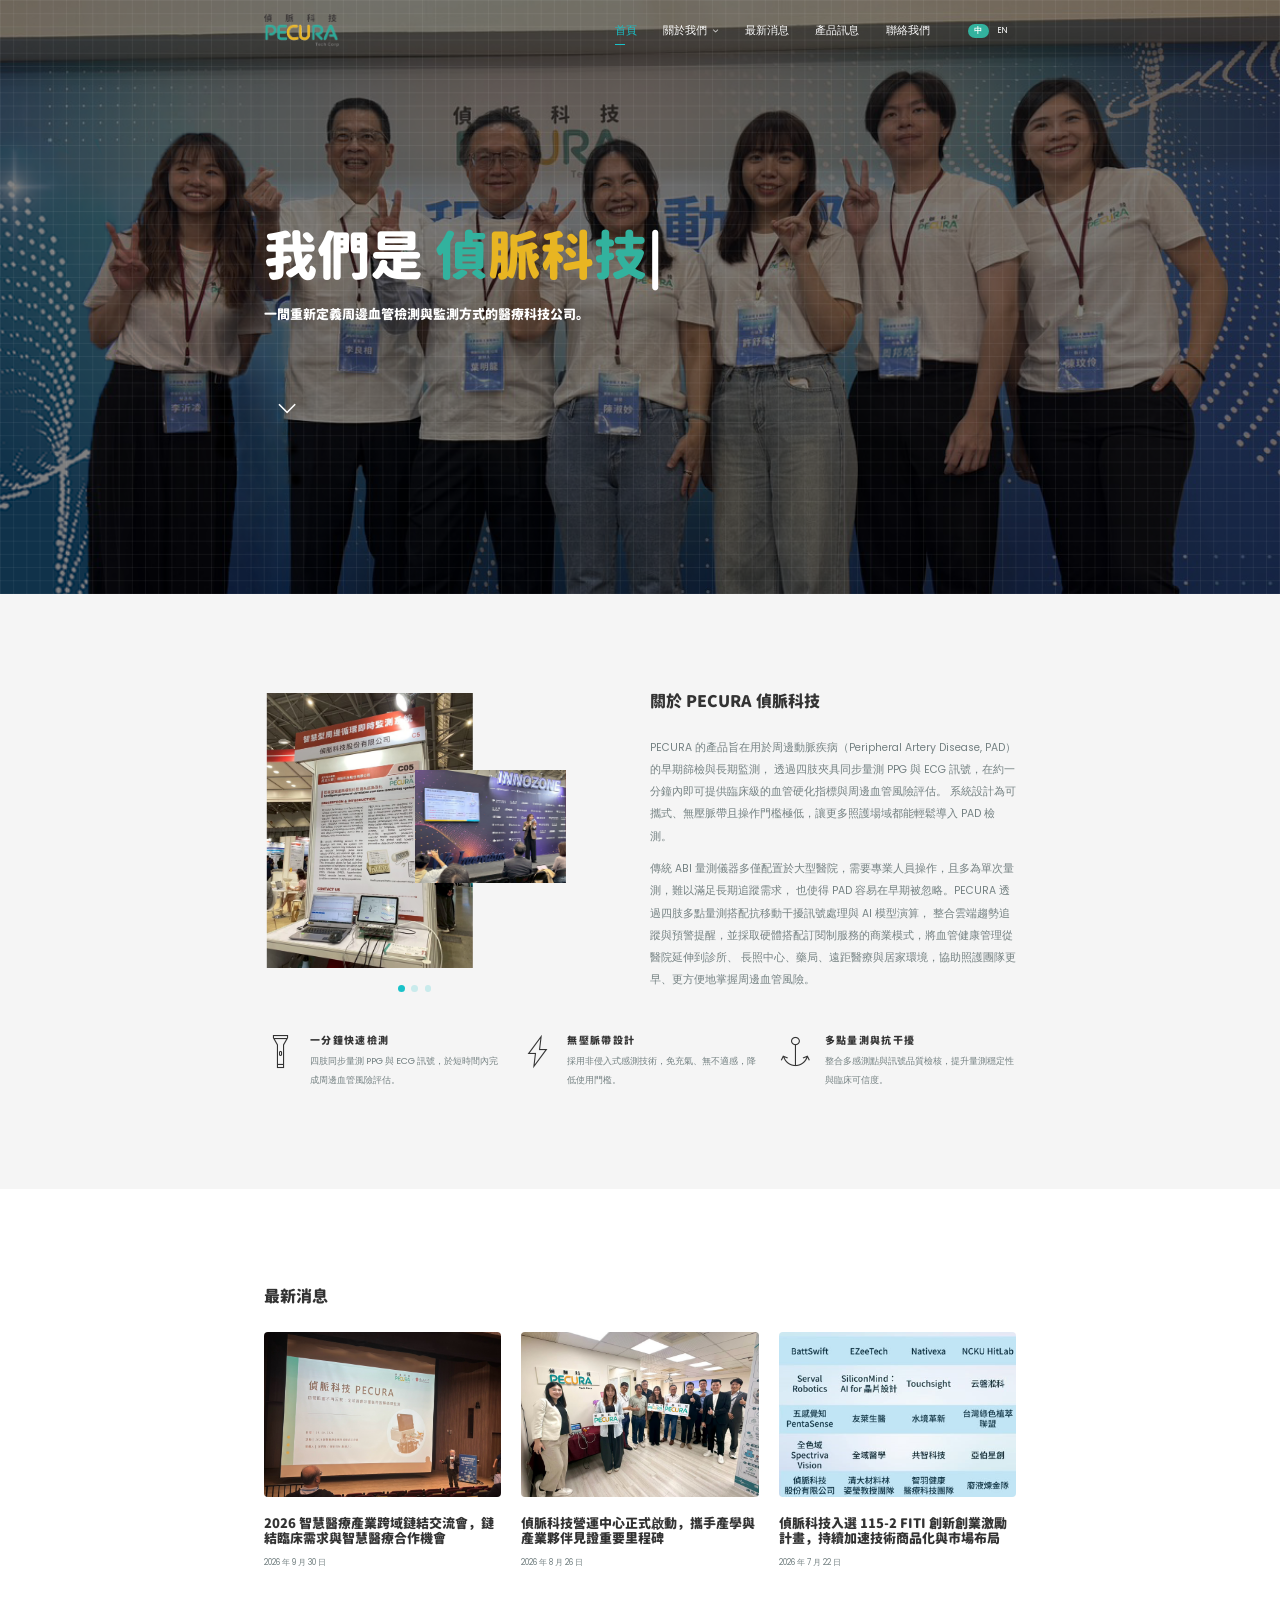
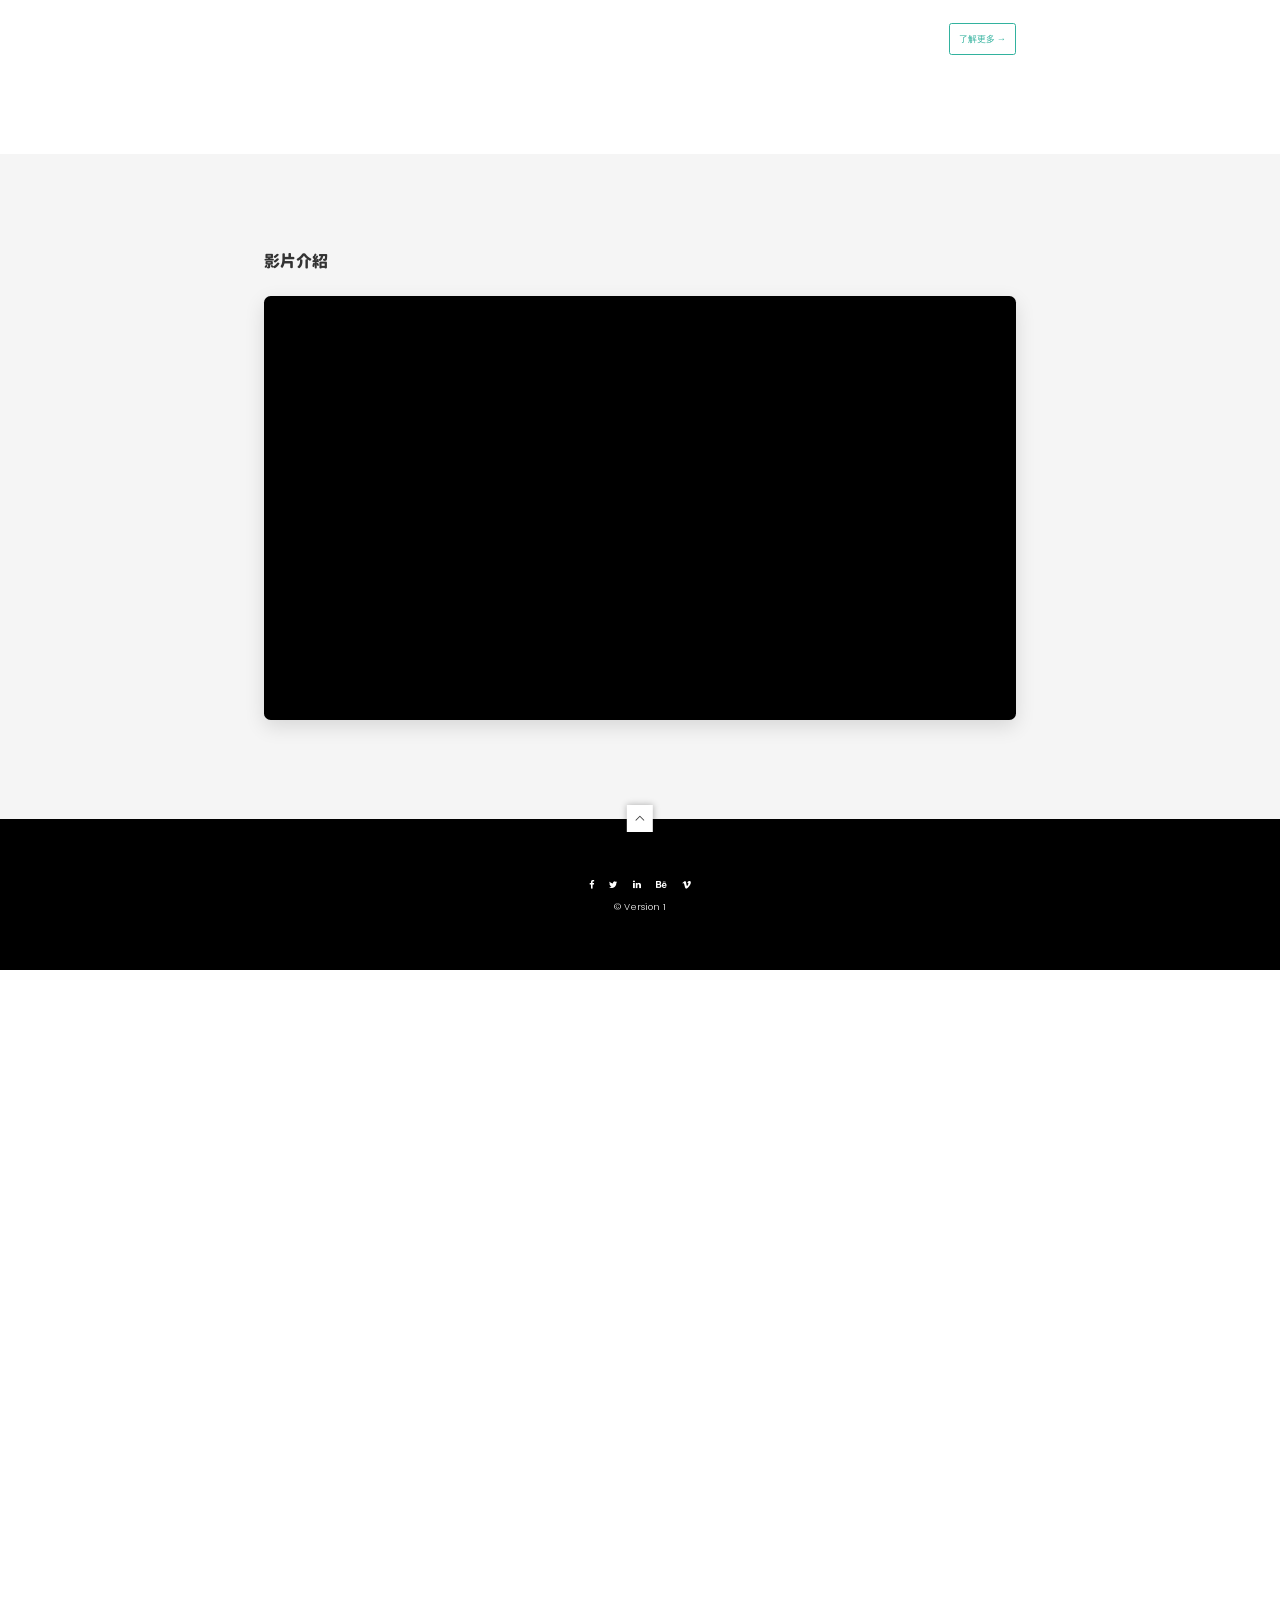
==== commit 44f281d1: "Add operations center unveiling photos to bilingual news" ====
--- a/index.html
+++ b/index.html
@@ -217,6 +217,7 @@
                 </div>
                 <div class="col-lg-4">
                     
+                    <div class="post__media"><a href="news-detail.html?id=8"><img src="assets/img/news/8/揭幕儀式_3.jpg" alt="偵脈科技營運中心揭幕儀式合影" loading="lazy"/></a></div>
                     <div class="post__body">
                         <h2 class="post__title"><a href="news-detail.html?id=8">偵脈科技營運中心正式啟動，攜手產學與產業夥伴見證重要里程碑</a></h2>
                         <div class="post__meta"><span class="date">2026 年 8 月 26 日</span></div>
--- a/assets/css/main.css
+++ b/assets/css/main.css
@@ -1,3942 +1,3856 @@
-/*------------------------------------------------------------------------
-# HTML Template 1.0 - Jan 19, 2018
-# ------------------------------------------------------------------------
-# Designed & coded by Awe7
-# Websites:  http://www.awe7.com -  Email: info@awe7.com
---------------------------------------------------------------------------
-
-	1. base
-	2. button
-	3. form-item
-	4. contact
-	5. form_item
-	6. grid-css
-	7. portfolio
-	8. post
-	9. service_02
-	10. slide-image
-	11. socialicon
-	12. swiper
-	13. title
-	14. typing
-	15. footer
-	16. header-01
-	17. hero
-	18. Layout
-	19. Grid Boostrap 
-	20. Font size
-	21. Margin Padding
-    22. Swiper
-	23. Popup
-
---------------------------------------------------------------------------*/
-
-
-
-
-/* 1. base
---------------------------------------------------------------------------------*/
-
-a[disabled], input[disabled], button[disabled], textarea[disabled] {
-    cursor: not-allowed !important;
-    opacity: .5 !important;
+/*------------------------------------------------------------------------
+# HTML Template 1.0 - Jan 19, 2018
+# ------------------------------------------------------------------------
+# Designed & coded by Awe7
+# Websites:  http://www.awe7.com -  Email: info@awe7.com
+--------------------------------------------------------------------------
+
+	1. base
+	2. button
+	3. form-item
+	4. contact
+	5. form_item
+	6. grid-css
+	7. portfolio
+	8. post
+	9. service_02
+	10. slide-image
+	11. socialicon
+	12. swiper
+	13. title
+	14. typing
+	15. footer
+	16. header-01
+	17. hero
+	18. Layout
+	19. Grid Boostrap 
+	20. Font size
+	21. Margin Padding
+    22. Swiper
+	23. Popup
+
+--------------------------------------------------------------------------*/
+
+
+
+
+/* 1. base
+--------------------------------------------------------------------------------*/
+
+a[disabled], input[disabled], button[disabled], textarea[disabled] {
+    cursor: not-allowed !important;
+    opacity: .5 !important;
+}
+
+a:focus, input:focus, button:focus, textarea:focus {
+    outline: none;
+}
+
+p {
+    margin-top: 0;
+    margin-bottom: 10px;
+}
+
+img {
+    max-width: 100%;
+    height: auto;
+    border: 0;
+}
+
+.header__logo {
+    width: 10%;
+    height: 10%;
+}
+.page-wrap {
+    overflow: hidden;
+}
+
+.md-section {
+    position: relative;
+    background-repeat: no-repeat;
+    background-size: cover;
+    background-position: center center;
+    z-index: 9;
+    padding-top: 50px;
+    padding-bottom: 50px;
+}
+
+@media (min-width: 320px) {
+    .md-section {
+        padding-top: calc(6.81818vw + 28.18182px);
+        padding-bottom: calc(6.81818vw + 28.18182px);
+    }
+}
+
+@media (min-width: 1200px) {
+    .md-section {
+        padding-top: 110px;
+        padding-bottom: 110px;
+    }
+}
+
+.md-text-left, .text-left {
+    text-align: left !important;
+}
+
+.md-text-center, .text-center {
+    text-align: center !important;
+}
+
+.md-text-right, .text-right {
+    text-align: right !important;
+}
+
+.md-text-underline {
+    text-decoration: underline !important;
+}
+
+.md-round {
+    border-radius: 5px !important;
+}
+
+.md-pill {
+    border-radius: 50% !important;
+}
+
+.md-tb {
+    display: table;
+    width: 100%;
+    height: 100%;
+}
+
+.md-tb__cell {
+    display: table-cell;
+    vertical-align: middle;
+}
+
+.md-overlay, [data-gradient-bg] > canvas {
+    position: absolute;
+    width: 100%;
+    height: 100%;
+    top: 0;
+    left: 0;
+    z-index: -1;
+}
+
+.md-overlay {
+    background-color: rgba(0, 0, 0, .4);
+}
+
+.bg-fixed {
+    background-attachment: fixed;
+}
+
+.md-bg-cover {
+    background-repeat: no-repeat;
+    background-size: cover;
+    background-position: center center;
+}
+
+.full {
+    width: 100%;
+    height: 100vh;
+}
+
+.embed-responsive {
+    position: relative;
+    display: block;
+    height: 0;
+    padding: 0;
+    overflow: hidden;
+}
+
+.embed-responsive.embed-responsive-4by3 {
+    padding-bottom: 75%;
+}
+
+.embed-responsive.embed-responsive-16by9 {
+    padding-bottom: 56.25%;
+}
+
+.embed-responsive .embed-responsive-item, .embed-responsive iframe,
+.embed-responsive embed, .embed-responsive object {
+    position: absolute;
+    top: 0;
+    bottom: 0;
+    left: 0;
+    width: 100%;
+    height: 100%;
+    border: 0;
+}
+
+/* table Responsive */
+
+.table-responsive-01 {
+    width: 100%;
+    overflow-y: hidden;
+    overflow-x: auto;
+}
+
+.table-responsive-01 table > thead > tr > th,
+.table-responsive-01 table > thead > tr > td,
+.table-responsive-01 table > tbody > tr > th,
+.table-responsive-01 table > tbody > tr > td,
+.table-responsive-01 table > tfoot > tr > th,
+.table-responsive-01 table > tfoot > tr > td {
+    white-space: nowrap;
+}
+
+@media (max-width: 991px) {
+    .table-responsive-02 table, .table-responsive-02 thead,
+    .table-responsive-02 tbody, .table-responsive-02 th, .table-responsive-02 td,
+    .table-responsive-02 tr {
+        display: block;
+    }
+
+    .table-responsive-02 thead {
+        border-top: 1px solid #e8e8e8 !important;
+        border-bottom: none !important;
+    }
+
+    .table-responsive-02 thead tr {
+        position: absolute;
+        top: -9999px;
+        left: -9999px;
+    }
+
+    .table-responsive-02 tr {
+        padding: 15px 0;
+        border-left: 1px solid #e8e8e8;
+        border-right: 1px solid #e8e8e8;
+    }
+
+    .table-responsive-02 td {
+        position: relative;
+        padding: 15px 10px 15px 30% !important;
+    }
+
+    .table-responsive-02 td:before {
+        content: attr(data-th);
+        position: absolute;
+        top: 15px;
+        left: 20px;
+        width: 25%;
+        padding-right: 10px;
+    }
+}
+a {
+    color: #19c2c9;
+}
+
+a:hover {
+    text-decoration: none;
+    color: #19c2c9;
+}
+
+a:focus {
+    text-decoration: none;
+}
+
+::-moz-selection {
+    color: #fff;
+    background-color: #333;
+}
+
+::selection {
+    color: #fff;
+    background-color: #333;
+}
+
+.md-section {
+    padding-top: 50px;
+    padding-bottom: 50px;
+}
+
+@media (min-width: 320px) {
+    .md-section {
+        padding-top: calc(11.36364vw + 13.63636px);
+        padding-bottom: calc(11.36364vw + 13.63636px);
+    }
+}
+
+@media (min-width: 1200px) {
+    .md-section {
+        padding-top: 150px;
+        padding-bottom: 150px;
+    }
+}
+
+hr {
+    margin-top: 10px;
+    margin-bottom: 10px;
+    border-color: #dfdfdf;
+}
+
+.page-wrap {
+    position: relative;
+}
+
+@font-face {
+    font-family: 'GenJyuuGothicHeavy';
+    src: url('../fonts/GenJyuuGothic/GenJyuuGothic-Heavy.ttf') format('truetype');
+    font-weight: normal;
+    font-style: normal;
+}
+
+
+
+/* 2. button
+--------------------------------------------------------------------------------*/
+
+.md-btn {
+    display: inline-block;
+    border: 2px solid #dfdfdf;
+    box-shadow: none;
+    outline: none;
+    margin: 0;
+    text-align: center;
+    font-size: 14px;
+    padding: 9px 12px;
+    color: #000;
+    background-color: transparent;
+    transition: all .3s ease;
+    text-decoration: none;
+    vertical-align: middle;
+    overflow: hidden;
+    cursor: pointer;
+    font-family: "Poppins", sans-serif;
+    letter-spacing: 1px;
+    text-transform: capitalize;
+    line-height: 1;
+}
+
+.md-btn:hover {
+    background-color: #333;
+    color: #fff;
+    border-color: #333;
+}
+
+.md-btn[disabled] {
+    opacity: .65;
+    cursor: not-allowed;
+}
+
+.md-btn--primary {
+    background-color: #19c2c9;
+    color: #fff;
+}
+
+.md-btn--primary:hover {
+    background-color: #000;
+    color: #fff;
+}
+
+.md-btn--primary:focus {
+    background-color: #000;
+    color: #fff;
+}
+
+.md-btn--success {
+    background-color: #5cb85c;
+    color: #fff;
+}
+
+.md-btn--success:hover {
+    background-color: #449d44;
+    color: #fff;
+}
+
+.md-btn--success:focus {
+    background-color: #449d44;
+    color: #fff;
+}
+
+.md-btn--info {
+    background-color: #5bc0de;
+    color: #fff;
+}
+
+.md-btn--info:hover {
+    background-color: #31b0d5;
+    color: #fff;
+}
+
+.md-btn--info:focus {
+    background-color: #31b0d5;
+    color: #fff;
+}
+
+.md-btn--warning {
+    background-color: #f0ad4e;
+    color: #fff;
+}
+
+.md-btn--warning:hover {
+    background-color: #ec971f;
+    color: #fff;
+}
+
+.md-btn--warning:focus {
+    background-color: #ec971f;
+    color: #fff;
+}
+
+.md-btn--danger {
+    background-color: #d9534f;
+    color: #fff;
+}
+
+.md-btn--danger:hover {
+    background-color: #c9302c;
+    color: #fff;
+}
+
+.md-btn--danger:focus {
+    background-color: #c9302c;
+    color: #fff;
+}
+
+.md-btn--link {
+    background-color: transparent;
+    color: #fe6565;
+}
+
+.md-btn--link:hover {
+    background-color: transparent;
+    color: #fe6565;
+    text-decoration: underline;
+}
+
+.md-btn--link:focus {
+    background-color: transparent;
+    color: #fe6565;
+}
+
+.md-btn--dark {
+    background-color: #000;
+    color: #fff;
+}
+
+.md-btn--dark:hover {
+    background-color: #fe6565;
+    color: #fff;
+}
+
+.md-btn--dark:focus {
+    background-color: #fe6565;
+    color: #fff;
+}
+
+.md-btn--xs {
+    padding: 6px 15px;
+    font-size: 12px;
+}
+
+.md-btn--sm {
+    padding: 8px 15px;
+    min-width: 100px;
+    font-size: 12px;
+}
+
+.md-btn--md {
+    padding: 10px 20px;
+    min-width: 140px;
+    font-size: 14px;
+}
+
+.md-btn--lg {
+    padding: 14px 24px;
+    min-width: 160px;
+    font-size: 16px;
+}
+
+.md-btn--square {
+    border-radius: 0;
+}
+
+.md-btn--round {
+    border-radius: 5px;
+}
+
+.md-btn--pill {
+    border-radius: 40px;
+}
+
+.md-btn--block {
+    display: block;
+    width: 100%;
+}
+
+.md-btn--disabled {
+    opacity: .65;
+    cursor: not-allowed;
+}
+
+
+
+/* 3. form-item
+--------------------------------------------------------------------------------*/
+
+input:not([type="button"]):not([type="submit"]):not([type="radio"]):not([type="checkbox"]):not([type="color"]),
+select2, textarea, select, product__number:not([type="text"]) {
+    box-shadow: none;
+    outline: none;
+    margin: 0;
+    border-radius: 0;
+    padding: 0 15px;
+    line-height: 38px;
+    border: 1px solid #dfdfdf;
+    color: #000;
+    font-size: 16px;
+    vertical-align: middle;
+    height: 40px;
+    width: 100%;
+}
+
+input:not([type="button"]):not([type="submit"]):not([type="radio"]):not([type="checkbox"]):not([type="color"])::-webkit-input-placeholder,
+select2::-webkit-input-placeholder, textarea::-webkit-input-placeholder,
+select::-webkit-input-placeholder,
+product__number:not([type="text"])::-webkit-input-placeholder {
+    color: #333;
+    font-family: "Poppins", sans-serif;
+    text-transform: capitalize;
+}
+
+input:not([type="button"]):not([type="submit"]):not([type="radio"]):not([type="checkbox"]):not([type="color"])::-moz-placeholder,
+select2::-moz-placeholder, textarea::-moz-placeholder, select::-moz-placeholder,
+product__number:not([type="text"])::-moz-placeholder {
+    color: #333;
+    font-family: "Poppins", sans-serif;
+    text-transform: capitalize;
+}
+
+input:not([type="button"]):not([type="submit"]):not([type="radio"]):not([type="checkbox"]):not([type="color"]):-moz-placeholder,
+select2:-moz-placeholder, textarea:-moz-placeholder, select:-moz-placeholder,
+product__number:not([type="text"]):-moz-placeholder {
+    color: #333;
+    font-family: "Poppins", sans-serif;
+    text-transform: capitalize;
+}
+
+input:not([type="button"]):not([type="submit"]):not([type="radio"]):not([type="checkbox"]):not([type="color"]):-ms-input-placeholder,
+select2:-ms-input-placeholder, textarea:-ms-input-placeholder,
+select:-ms-input-placeholder,
+product__number:not([type="text"]):-ms-input-placeholder {
+    color: #333;
+    font-family: "Poppins", sans-serif;
+    text-transform: capitalize;
+}
+
+input:not([type="button"]):not([type="submit"]):not([type="radio"]):not([type="checkbox"]):not([type="color"]):focus,
+select2:focus, textarea:focus, select:focus,
+product__number:not([type="text"]):focus {
+    border-color: #19c2c9;
+}
+
+input:not([type="button"]):not([type="submit"]):not([type="radio"]):not([type="checkbox"]):not([type="color"]):focus::-webkit-input-placeholder,
+select2:focus::-webkit-input-placeholder,
+textarea:focus::-webkit-input-placeholder,
+select:focus::-webkit-input-placeholder,
+product__number:not([type="text"]):focus::-webkit-input-placeholder {
+    color: #333;
+}
+
+input:not([type="button"]):not([type="submit"]):not([type="radio"]):not([type="checkbox"]):not([type="color"]):focus::-moz-placeholder,
+select2:focus::-moz-placeholder, textarea:focus::-moz-placeholder,
+select:focus::-moz-placeholder,
+product__number:not([type="text"]):focus::-moz-placeholder {
+    color: #333;
+}
+
+input:not([type="button"]):not([type="submit"]):not([type="radio"]):not([type="checkbox"]):not([type="color"]):focus:-moz-placeholder,
+select2:focus:-moz-placeholder, textarea:focus:-moz-placeholder,
+select:focus:-moz-placeholder,
+product__number:not([type="text"]):focus:-moz-placeholder {
+    color: #333;
+}
+
+input:not([type="button"]):not([type="submit"]):not([type="radio"]):not([type="checkbox"]):not([type="color"]):focus:-ms-input-placeholder,
+select2:focus:-ms-input-placeholder, textarea:focus:-ms-input-placeholder,
+select:focus:-ms-input-placeholder,
+product__number:not([type="text"]):focus:-ms-input-placeholder {
+    color: #333;
+}
+
+input:not([type="button"]):not([type="submit"]):not([type="radio"]):not([type="checkbox"]):not([type="color"])[disabled],
+select2[disabled], textarea[disabled], select[disabled],
+product__number:not([type="text"])[disabled] {
+    opacity: .65;
+    cursor: not-allowed;
+}
+
+input:not([type="button"]):not([type="submit"]):not([type="radio"]):not([type="checkbox"]):not([type="color"]),
+textarea {
+    -webkit-appearance: none;
+       -moz-appearance: none;
+            appearance: none;
+}
+
+input[type="checkbox"], input[type="radio"] {
+    width: auto !important;
+}
+
+textarea {
+    line-height: 1.3;
+    padding-top: 10px;
+    padding-bottom: 10px;
+    min-height: 80px;
+    resize: none;
+}
+/* Typography */
+
+body {
+    margin: 0;
+    padding: 0;
+    line-height: 2.1;
+    font-size: 14px;
+    font-weight: 400;
+    font-family: "Poppins", sans-serif;
+    color: #748182;
+}
+
+body.md-skin-dark {
+    background-color: #333;
+}
+
+.md-skin-dark {
+    color: rgba(255, 255, 255, .8);
+}
+
+.md-skin-dark h1, .md-skin-dark h2, .md-skin-dark h3, .md-skin-dark h4,
+.md-skin-dark h5, .md-skin-dark h6 {
+    color: #fff;
+}
+
+p {
+    margin-bottom: 16px;
+}
+
+a {
+    transition: all .3s ease;
+}
+
+a, input, textarea, select {
+    outline: none;
+}
+
+h1, h2, h3, h4, h5, h6 {
+    font-weight: 500;
+    line-height: 1.1;
+    color: #333;
+    font-family: "Poppins", sans-serif;
+}
+
+h1 a, h2 a, h3 a, h4 a, h5 a, h6 a {
+    color: inherit;
+    text-decoration: none;
+}
+
+h1 a:hover, h2 a:hover, h3 a:hover, h4 a:hover, h5 a:hover, h6 a:hover {
+    color: inherit;
+    text-decoration: none;
+}
+
+h1 {
+    font-size: 60px;
+}
+
+h2 {
+    font-size: 52px;
+}
+
+h3 {
+    font-size: 44px;
+}
+
+h4 {
+    font-size: 32px;
+}
+
+h5 {
+    font-size: 28px;
+}
+
+h6 {
+    font-size: 18px;
+}
+
+h3, h1, h2, h3 {
+    margin-top: 30px;
+    margin-bottom: 15px;
+}
+
+h4, h5, h6 {
+    margin-top: 20px;
+    margin-bottom: 10px;
+}
+
+img {
+    max-width: 100%;
+}
+
+blockquote {
+    position: relative;
+    font-family: "Poppins", sans-serif;
+    font-size: 18px;
+    border: 0;
+    padding: 0;
+    margin: 0;
+    margin-bottom: 30px;
+}
+
+blockquote p {
+    font-style: italic;
+    margin-bottom: 0;
+}
+
+blockquote i {
+    font-size: 40px !important;
+    margin-bottom: 20px;
+}
+
+blockquote cite {
+    display: block;
+    font-size: 16px;
+    font-style: normal;
+    font-family: "Poppins", sans-serif;
+    font-weight: 700;
+    margin-top: 15px;
+}
+
+blockquote small {
+    font-weight: 400;
+}
+
+@media (min-width: 768px) {
+    blockquote {
+        font-size: 24px;
+    }
+}
+
+abbr {
+    color: #67dee8;
+    border-width: 2px;
+}
+
+mark, .mark {
+    background-color: #19c2c9;
+    color: #fff;
+}
+
+ul {
+    list-style: none;
+    margin: 0;
+    padding: 0;
+}
+
+
+/* 4. contact
+--------------------------------------------------------------------------------*/
+
+.contact {
+    position: relative;
+    margin-bottom: 20px;
+    z-index: 9;
+}
+
+.contact__icon {
+    position: absolute;
+    top: 5px;
+    left: 0;
+    font-size: 30px;
+    line-height: 1;
+}
+
+.contact__title {
+    font-size: 16px;
+    font-weight: bold;
+    font-family: 'GenJyuuGothicHeavy', sans-serif;
+    text-transform: capitalize;
+    letter-spacing: 1px;
+    margin-top: 0;
+    margin-bottom: 5px;
+}
+
+
+/* 5. form_item
+--------------------------------------------------------------------------------*/
+
+.form-item {
+    margin-bottom: 25px;
+    overflow: hidden;
+}
+
+.form__label {
+    display: block;
+    font-family: "Poppins", sans-serif;
+    text-transform: capitalize;
+    color: #333;
+    margin-bottom: 10px;
+}
+
+.form-wrapper {
+    margin: 0 -15px;
+    overflow: hidden;
+}
+
+.form-wrapper .form-item {
+    padding: 0 15px;
+}
+
+.form-item-btn-center {
+    text-align: center;
+}
+
+@media (min-width: 769px) {
+    .form-item--half {
+        width: 50%;
+        float: left;
+    }
+
+    .form-item-btn-right {
+        text-align: right;
+    }
+}
+.grid-css .grid-item .grid-item__inner {
+    position: relative;
+}
+
+.grid-css.grid-css--grid .grid-item__content-wrapper {
+    position: absolute;
+}
+
+.grid-css.grid-css--grid .grid-item__content-wrapper {
+    margin: 0 !important;
+}
+
+.grid-css.grid-css--grid .grid-item__inner {
+    padding-top: 100%;
+}
+
+.grid-css.grid-css--grid .grid-item.extra-large .grid-item__inner,
+.grid-css.grid-css--grid .grid-item.wide .grid-item__inner {
+    padding-top: 50%;
+}
+
+.grid-css.grid-css--grid .grid-item.high .grid-item__inner {
+    padding-top: 200%;
+}
+
+.grid-css.grid-css--grid[data-ratio="4by3"] .grid-item__inner {
+    padding-top: 75%;
+}
+
+.grid-css.grid-css--grid[data-ratio="4by3"] .grid-item.extra-large .grid-item__inner,
+.grid-css.grid-css--grid[data-ratio="4by3"] .grid-item.wide .grid-item__inner {
+    padding-top: 37.5%;
+}
+
+.grid-css.grid-css--grid[data-ratio="4by3"] .grid-item.high .grid-item__inner {
+    padding-top: 150%;
+}
+
+.grid-css.grid-css--grid[data-ratio="16by9"] .grid-item__inner {
+    padding-top: 56.25%;
+}
+
+.grid-css.grid-css--grid[data-ratio="16by9"] .grid-item.extra-large .grid-item__inner,
+.grid-css.grid-css--grid[data-ratio="16by9"] .grid-item.wide .grid-item__inner {
+    padding-top: 28.125%;
+}
+
+.grid-css.grid-css--grid[data-ratio="16by9"] .grid-item.high .grid-item__inner {
+    padding-top: 112.5%;
+}
+
+[data-col-xs="1"].grid-css .grid-item, [data-col-xs="1"].grid-css .grid-sizer {
+    width: 100%;
+}
+
+[data-col-xs="2"].grid-css .grid-item, [data-col-xs="2"].grid-css .grid-sizer {
+    width: 50%;
+}
+
+[data-col-xs="2"].grid-css .grid-item.wide,
+[data-col-xs="2"].grid-css .grid-item.large {
+    width: 100%;
+}
+
+[data-col-xs="2"].grid-css .grid-item.extra-large {
+    width: 100%;
+}
+
+[data-col-xs="3"].grid-css .grid-item, [data-col-xs="3"].grid-css .grid-sizer {
+    width: 33.33333%;
+}
+
+[data-col-xs="3"].grid-css .grid-item.wide,
+[data-col-xs="3"].grid-css .grid-item.large {
+    width: 66.66667%;
+}
+
+[data-col-xs="3"].grid-css .grid-item.extra-large {
+    width: 100%;
+}
+
+[data-col-xs="4"].grid-css .grid-item, [data-col-xs="4"].grid-css .grid-sizer {
+    width: 25%;
+}
+
+[data-col-xs="4"].grid-css .grid-item.wide,
+[data-col-xs="4"].grid-css .grid-item.large {
+    width: 50%;
+}
+
+[data-col-xs="4"].grid-css .grid-item.extra-large {
+    width: 100%;
+}
+
+[data-col-xs="5"].grid-css .grid-item, [data-col-xs="5"].grid-css .grid-sizer {
+    width: 20%;
+}
+
+[data-col-xs="5"].grid-css .grid-item.wide,
+[data-col-xs="5"].grid-css .grid-item.large {
+    width: 40%;
+}
+
+[data-col-xs="5"].grid-css .grid-item.extra-large {
+    width: 100%;
+}
+
+[data-col-xs="6"].grid-css .grid-item, [data-col-xs="6"].grid-css .grid-sizer {
+    width: 16.66667%;
+}
+
+[data-col-xs="6"].grid-css .grid-item.wide,
+[data-col-xs="6"].grid-css .grid-item.large {
+    width: 33.33333%;
+}
+
+[data-col-xs="6"].grid-css .grid-item.extra-large {
+    width: 100%;
+}
+
+[data-col-xs="7"].grid-css .grid-item, [data-col-xs="7"].grid-css .grid-sizer {
+    width: 14.28571%;
+}
+
+[data-col-xs="7"].grid-css .grid-item.wide,
+[data-col-xs="7"].grid-css .grid-item.large {
+    width: 28.57143%;
+}
+
+[data-col-xs="7"].grid-css .grid-item.extra-large {
+    width: 100%;
+}
+
+[data-col-xs="8"].grid-css .grid-item, [data-col-xs="8"].grid-css .grid-sizer {
+    width: 12.5%;
+}
+
+[data-col-xs="8"].grid-css .grid-item.wide,
+[data-col-xs="8"].grid-css .grid-item.large {
+    width: 25%;
+}
+
+[data-col-xs="8"].grid-css .grid-item.extra-large {
+    width: 100%;
+}
+
+[data-col-xs="9"].grid-css .grid-item, [data-col-xs="9"].grid-css .grid-sizer {
+    width: 11.11111%;
+}
+
+[data-col-xs="9"].grid-css .grid-item.wide,
+[data-col-xs="9"].grid-css .grid-item.large {
+    width: 22.22222%;
+}
+
+[data-col-xs="9"].grid-css .grid-item.extra-large {
+    width: 100%;
+}
+
+[data-col-xs="10"].grid-css .grid-item, [data-col-xs="10"].grid-css .grid-sizer {
+    width: 10%;
+}
+
+[data-col-xs="10"].grid-css .grid-item.wide,
+[data-col-xs="10"].grid-css .grid-item.large {
+    width: 20%;
+}
+
+[data-col-xs="10"].grid-css .grid-item.extra-large {
+    width: 100%;
+}
+
+@media (min-width: 768px) {
+    [data-col-sm="1"].grid-css .grid-item,
+    [data-col-sm="1"].grid-css .grid-sizer {
+        width: 100%;
+    }
+
+    [data-col-sm="2"].grid-css .grid-item,
+    [data-col-sm="2"].grid-css .grid-sizer {
+        width: 50%;
+    }
+
+    [data-col-sm="2"].grid-css .grid-item.wide,
+    [data-col-sm="2"].grid-css .grid-item.large {
+        width: 100%;
+    }
+
+    [data-col-sm="2"].grid-css .grid-item.extra-large {
+        width: 100%;
+    }
+
+    [data-col-sm="3"].grid-css .grid-item,
+    [data-col-sm="3"].grid-css .grid-sizer {
+        width: 33.33333%;
+    }
+
+    [data-col-sm="3"].grid-css .grid-item.wide,
+    [data-col-sm="3"].grid-css .grid-item.large {
+        width: 66.66667%;
+    }
+
+    [data-col-sm="3"].grid-css .grid-item.extra-large {
+        width: 100%;
+    }
+
+    [data-col-sm="4"].grid-css .grid-item,
+    [data-col-sm="4"].grid-css .grid-sizer {
+        width: 25%;
+    }
+
+    [data-col-sm="4"].grid-css .grid-item.wide,
+    [data-col-sm="4"].grid-css .grid-item.large {
+        width: 50%;
+    }
+
+    [data-col-sm="4"].grid-css .grid-item.extra-large {
+        width: 100%;
+    }
+
+    [data-col-sm="5"].grid-css .grid-item,
+    [data-col-sm="5"].grid-css .grid-sizer {
+        width: 20%;
+    }
+
+    [data-col-sm="5"].grid-css .grid-item.wide,
+    [data-col-sm="5"].grid-css .grid-item.large {
+        width: 40%;
+    }
+
+    [data-col-sm="5"].grid-css .grid-item.extra-large {
+        width: 100%;
+    }
+
+    [data-col-sm="6"].grid-css .grid-item,
+    [data-col-sm="6"].grid-css .grid-sizer {
+        width: 16.66667%;
+    }
+
+    [data-col-sm="6"].grid-css .grid-item.wide,
+    [data-col-sm="6"].grid-css .grid-item.large {
+        width: 33.33333%;
+    }
+
+    [data-col-sm="6"].grid-css .grid-item.extra-large {
+        width: 100%;
+    }
+
+    [data-col-sm="7"].grid-css .grid-item,
+    [data-col-sm="7"].grid-css .grid-sizer {
+        width: 14.28571%;
+    }
+
+    [data-col-sm="7"].grid-css .grid-item.wide,
+    [data-col-sm="7"].grid-css .grid-item.large {
+        width: 28.57143%;
+    }
+
+    [data-col-sm="7"].grid-css .grid-item.extra-large {
+        width: 100%;
+    }
+
+    [data-col-sm="8"].grid-css .grid-item,
+    [data-col-sm="8"].grid-css .grid-sizer {
+        width: 12.5%;
+    }
+
+    [data-col-sm="8"].grid-css .grid-item.wide,
+    [data-col-sm="8"].grid-css .grid-item.large {
+        width: 25%;
+    }
+
+    [data-col-sm="8"].grid-css .grid-item.extra-large {
+        width: 100%;
+    }
+
+    [data-col-sm="9"].grid-css .grid-item,
+    [data-col-sm="9"].grid-css .grid-sizer {
+        width: 11.11111%;
+    }
+
+    [data-col-sm="9"].grid-css .grid-item.wide,
+    [data-col-sm="9"].grid-css .grid-item.large {
+        width: 22.22222%;
+    }
+
+    [data-col-sm="9"].grid-css .grid-item.extra-large {
+        width: 100%;
+    }
+
+    [data-col-sm="10"].grid-css .grid-item,
+    [data-col-sm="10"].grid-css .grid-sizer {
+        width: 10%;
+    }
+
+    [data-col-sm="10"].grid-css .grid-item.wide,
+    [data-col-sm="10"].grid-css .grid-item.large {
+        width: 20%;
+    }
+
+    [data-col-sm="10"].grid-css .grid-item.extra-large {
+        width: 100%;
+    }
+}
+
+@media (min-width: 992px) {
+    [data-col-md="1"].grid-css .grid-item,
+    [data-col-md="1"].grid-css .grid-sizer {
+        width: 100%;
+    }
+
+    [data-col-md="2"].grid-css .grid-item,
+    [data-col-md="2"].grid-css .grid-sizer {
+        width: 50%;
+    }
+
+    [data-col-md="2"].grid-css .grid-item.wide,
+    [data-col-md="2"].grid-css .grid-item.large {
+        width: 100%;
+    }
+
+    [data-col-md="2"].grid-css .grid-item.extra-large {
+        width: 100%;
+    }
+
+    [data-col-md="3"].grid-css .grid-item,
+    [data-col-md="3"].grid-css .grid-sizer {
+        width: 33.33333%;
+    }
+
+    [data-col-md="3"].grid-css .grid-item.wide,
+    [data-col-md="3"].grid-css .grid-item.large {
+        width: 66.66667%;
+    }
+
+    [data-col-md="3"].grid-css .grid-item.extra-large {
+        width: 100%;
+    }
+
+    [data-col-md="4"].grid-css .grid-item,
+    [data-col-md="4"].grid-css .grid-sizer {
+        width: 25%;
+    }
+
+    [data-col-md="4"].grid-css .grid-item.wide,
+    [data-col-md="4"].grid-css .grid-item.large {
+        width: 50%;
+    }
+
+    [data-col-md="4"].grid-css .grid-item.extra-large {
+        width: 100%;
+    }
+
+    [data-col-md="5"].grid-css .grid-item,
+    [data-col-md="5"].grid-css .grid-sizer {
+        width: 20%;
+    }
+
+    [data-col-md="5"].grid-css .grid-item.wide,
+    [data-col-md="5"].grid-css .grid-item.large {
+        width: 40%;
+    }
+
+    [data-col-md="5"].grid-css .grid-item.extra-large {
+        width: 100%;
+    }
+
+    [data-col-md="6"].grid-css .grid-item,
+    [data-col-md="6"].grid-css .grid-sizer {
+        width: 16.66667%;
+    }
+
+    [data-col-md="6"].grid-css .grid-item.wide,
+    [data-col-md="6"].grid-css .grid-item.large {
+        width: 33.33333%;
+    }
+
+    [data-col-md="6"].grid-css .grid-item.extra-large {
+        width: 100%;
+    }
+
+    [data-col-md="7"].grid-css .grid-item,
+    [data-col-md="7"].grid-css .grid-sizer {
+        width: 14.28571%;
+    }
+
+    [data-col-md="7"].grid-css .grid-item.wide,
+    [data-col-md="7"].grid-css .grid-item.large {
+        width: 28.57143%;
+    }
+
+    [data-col-md="7"].grid-css .grid-item.extra-large {
+        width: 100%;
+    }
+
+    [data-col-md="8"].grid-css .grid-item,
+    [data-col-md="8"].grid-css .grid-sizer {
+        width: 12.5%;
+    }
+
+    [data-col-md="8"].grid-css .grid-item.wide,
+    [data-col-md="8"].grid-css .grid-item.large {
+        width: 25%;
+    }
+
+    [data-col-md="8"].grid-css .grid-item.extra-large {
+        width: 100%;
+    }
+
+    [data-col-md="9"].grid-css .grid-item,
+    [data-col-md="9"].grid-css .grid-sizer {
+        width: 11.11111%;
+    }
+
+    [data-col-md="9"].grid-css .grid-item.wide,
+    [data-col-md="9"].grid-css .grid-item.large {
+        width: 22.22222%;
+    }
+
+    [data-col-md="9"].grid-css .grid-item.extra-large {
+        width: 100%;
+    }
+
+    [data-col-md="10"].grid-css .grid-item,
+    [data-col-md="10"].grid-css .grid-sizer {
+        width: 10%;
+    }
+
+    [data-col-md="10"].grid-css .grid-item.wide,
+    [data-col-md="10"].grid-css .grid-item.large {
+        width: 20%;
+    }
+
+    [data-col-md="10"].grid-css .grid-item.extra-large {
+        width: 100%;
+    }
+}
+
+@media (min-width: 1200px) {
+    [data-col-lg="1"].grid-css .grid-item,
+    [data-col-lg="1"].grid-css .grid-sizer {
+        width: 100%;
+    }
+
+    [data-col-lg="2"].grid-css .grid-item,
+    [data-col-lg="2"].grid-css .grid-sizer {
+        width: 50%;
+    }
+
+    [data-col-lg="2"].grid-css .grid-item.wide,
+    [data-col-lg="2"].grid-css .grid-item.large {
+        width: 100%;
+    }
+
+    [data-col-lg="2"].grid-css .grid-item.extra-large {
+        width: 100%;
+    }
+
+    [data-col-lg="3"].grid-css .grid-item,
+    [data-col-lg="3"].grid-css .grid-sizer {
+        width: 33.33333%;
+    }
+
+    [data-col-lg="3"].grid-css .grid-item.wide,
+    [data-col-lg="3"].grid-css .grid-item.large {
+        width: 66.66667%;
+    }
+
+    [data-col-lg="3"].grid-css .grid-item.extra-large {
+        width: 100%;
+    }
+
+    [data-col-lg="4"].grid-css .grid-item,
+    [data-col-lg="4"].grid-css .grid-sizer {
+        width: 25%;
+    }
+
+    [data-col-lg="4"].grid-css .grid-item.wide,
+    [data-col-lg="4"].grid-css .grid-item.large {
+        width: 50%;
+    }
+
+    [data-col-lg="4"].grid-css .grid-item.extra-large {
+        width: 100%;
+    }
+
+    [data-col-lg="5"].grid-css .grid-item,
+    [data-col-lg="5"].grid-css .grid-sizer {
+        width: 20%;
+    }
+
+    [data-col-lg="5"].grid-css .grid-item.wide,
+    [data-col-lg="5"].grid-css .grid-item.large {
+        width: 40%;
+    }
+
+    [data-col-lg="5"].grid-css .grid-item.extra-large {
+        width: 100%;
+    }
+
+    [data-col-lg="6"].grid-css .grid-item,
+    [data-col-lg="6"].grid-css .grid-sizer {
+        width: 16.66667%;
+    }
+
+    [data-col-lg="6"].grid-css .grid-item.wide,
+    [data-col-lg="6"].grid-css .grid-item.large {
+        width: 33.33333%;
+    }
+
+    [data-col-lg="6"].grid-css .grid-item.extra-large {
+        width: 100%;
+    }
+
+    [data-col-lg="7"].grid-css .grid-item,
+    [data-col-lg="7"].grid-css .grid-sizer {
+        width: 14.28571%;
+    }
+
+    [data-col-lg="7"].grid-css .grid-item.wide,
+    [data-col-lg="7"].grid-css .grid-item.large {
+        width: 28.57143%;
+    }
+
+    [data-col-lg="7"].grid-css .grid-item.extra-large {
+        width: 100%;
+    }
+
+    [data-col-lg="8"].grid-css .grid-item,
+    [data-col-lg="8"].grid-css .grid-sizer {
+        width: 12.5%;
+    }
+
+    [data-col-lg="8"].grid-css .grid-item.wide,
+    [data-col-lg="8"].grid-css .grid-item.large {
+        width: 25%;
+    }
+
+    [data-col-lg="8"].grid-css .grid-item.extra-large {
+        width: 100%;
+    }
+
+    [data-col-lg="9"].grid-css .grid-item,
+    [data-col-lg="9"].grid-css .grid-sizer {
+        width: 11.11111%;
+    }
+
+    [data-col-lg="9"].grid-css .grid-item.wide,
+    [data-col-lg="9"].grid-css .grid-item.large {
+        width: 22.22222%;
+    }
+
+    [data-col-lg="9"].grid-css .grid-item.extra-large {
+        width: 100%;
+    }
+
+    [data-col-lg="10"].grid-css .grid-item,
+    [data-col-lg="10"].grid-css .grid-sizer {
+        width: 10%;
+    }
+
+    [data-col-lg="10"].grid-css .grid-item.wide,
+    [data-col-lg="10"].grid-css .grid-item.large {
+        width: 20%;
+    }
+
+    [data-col-lg="10"].grid-css .grid-item.extra-large {
+        width: 100%;
+    }
+}
+
+[data-gap="5"].grid-css .grid__inner {
+    margin: -3px;
+}
+
+[data-gap="5"].grid-css .grid__inner .grid-item .grid-item__content-wrapper {
+    margin: 3px;
+    top: 3px;
+    right: 3px;
+    bottom: 3px;
+    left: 3px;
+}
+
+[data-gap="10"].grid-css .grid__inner {
+    margin: -5px;
+}
+
+[data-gap="10"].grid-css .grid__inner .grid-item .grid-item__content-wrapper {
+    margin: 5px;
+    top: 5px;
+    right: 5px;
+    bottom: 5px;
+    left: 5px;
+}
+
+[data-gap="15"].grid-css .grid__inner {
+    margin: -8px;
+}
+
+[data-gap="15"].grid-css .grid__inner .grid-item .grid-item__content-wrapper {
+    margin: 8px;
+    top: 8px;
+    right: 8px;
+    bottom: 8px;
+    left: 8px;
+}
+
+[data-gap="20"].grid-css .grid__inner {
+    margin: -10px;
+}
+
+[data-gap="20"].grid-css .grid__inner .grid-item .grid-item__content-wrapper {
+    margin: 10px;
+    top: 10px;
+    right: 10px;
+    bottom: 10px;
+    left: 10px;
+}
+
+[data-gap="25"].grid-css .grid__inner {
+    margin: -13px;
+}
+
+[data-gap="25"].grid-css .grid__inner .grid-item .grid-item__content-wrapper {
+    margin: 13px;
+    top: 13px;
+    right: 13px;
+    bottom: 13px;
+    left: 13px;
+}
+
+[data-gap="30"].grid-css .grid__inner {
+    margin: -15px;
+}
+
+[data-gap="30"].grid-css .grid__inner .grid-item .grid-item__content-wrapper {
+    margin: 15px;
+    top: 15px;
+    right: 15px;
+    bottom: 15px;
+    left: 15px;
+}
+
+[data-gap="35"].grid-css .grid__inner {
+    margin: -18px;
+}
+
+[data-gap="35"].grid-css .grid__inner .grid-item .grid-item__content-wrapper {
+    margin: 18px;
+    top: 18px;
+    right: 18px;
+    bottom: 18px;
+    left: 18px;
+}
+
+[data-gap="40"].grid-css .grid__inner {
+    margin: -20px;
+}
+
+[data-gap="40"].grid-css .grid__inner .grid-item .grid-item__content-wrapper {
+    margin: 20px;
+    top: 20px;
+    right: 20px;
+    bottom: 20px;
+    left: 20px;
+}
+
+[data-gap="45"].grid-css .grid__inner {
+    margin: -23px;
+}
+
+[data-gap="45"].grid-css .grid__inner .grid-item .grid-item__content-wrapper {
+    margin: 23px;
+    top: 23px;
+    right: 23px;
+    bottom: 23px;
+    left: 23px;
+}
+
+[data-gap="50"].grid-css .grid__inner {
+    margin: -25px;
+}
+
+[data-gap="50"].grid-css .grid__inner .grid-item .grid-item__content-wrapper {
+    margin: 25px;
+    top: 25px;
+    right: 25px;
+    bottom: 25px;
+    left: 25px;
+}
+
+
+
+/* 6. grid-css
+--------------------------------------------------------------------------------*/
+
+.grid-css {
+    margin: 0;
+}
+
+.grid-css .grid-item, .grid-css .grid-sizer {
+    width: 100%;
+}
+
+.grid-css .grid-item .grid-item__inner .grid-item__content-wrapper {
+    background-color: #ccc;
+}
+
+.grid-css.grid-css--grid .grid-item__content-wrapper {
+    top: 0;
+    right: 0;
+    bottom: 0;
+    left: 0;
+}
+
+.filter {
+    margin: 0 -10px 30px;
+}
+
+.filter li {
+    display: inline-block;
+}
+
+.filter li.current a {
+    color: #19c2c9;
+}
+
+.filter a {
+    display: block;
+    position: relative;
+    font-size: 14px;
+    font-weight: 500;
+    text-transform: capitalize;
+    color: #748182;
+    padding: 5px 10px;
+}
+
+
+/* 7. portfolio
+--------------------------------------------------------------------------------*/
+
+.portfolio {
+    position: relative;
+    z-index: 9;
+    transition: all .3s ease;
+}
+
+.portfolio:after {
+    content: '';
+    display: block;
+    padding-top: 100%;
+}
+
+.portfolio:hover {
+    box-shadow: 0 16px 22px 0 rgba(90, 91, 95, .3);
+}
+
+.portfolio__bg {
+    position: absolute;
+    top: 0;
+    left: 0;
+    width: 100%;
+    height: 100%;
+    background-position: center center;
+    background-repeat: no-repeat;
+    background-size: cover;
+    z-index: -1;
+}
+
+.portfolio__bg img {
+    display: none !important;
+}
+
+.portfolio__icon {
+    position: absolute;
+    top: 50%;
+    left: 50%;
+    width: 50px;
+    height: 50px;
+    line-height: 50px;
+    font-size: 20px;
+    color: #fff;
+    text-align: center;
+    border-radius: 50%;
+    background-color: rgba(0, 0, 0, .8);
+    z-index: 1;
+    -webkit-transform: translate3d(-50%, -50%, 0);
+            transform: translate3d(-50%, -50%, 0);
+}
+
+.grid-item__content-wrapper .portfolio {
+    position: absolute;
+    top: 0;
+    left: 0;
+    width: 100%;
+    height: 100%;
+}
+
+.grid-item__content-wrapper .portfolio:after {
+    display: none;
+}
+
+
+/* 8. post
+--------------------------------------------------------------------------------*/
+
+.post__body {
+    position: relative;
+    padding: 20px 0;
+}
+
+.post__media {
+    position: relative;
+    overflow: hidden;
+}
+
+.post__media::after {
+    content: "";
+    position: absolute;
+    inset: 0;
+    background-color: rgba(0, 0, 0, 0.35);
+    opacity: 0;
+    transition: opacity 0.3s ease;
+    pointer-events: none;
+}
+
+.post__media::before {
+    content: "→";
+    position: absolute;
+    top: 50%;
+    left: 50%;
+    transform: translate(-50%, -50%);
+    font-size: 36px;
+    font-weight: 500;
+    color: #ffffff;
+    opacity: 0;
+    transition: opacity 0.3s ease, transform 0.3s ease;
+    pointer-events: none;
+    z-index: 9999;
+}
+
+.post__media:hover::after {
+    opacity: 1;
+}
+
+.post__media:hover::before {
+    opacity: 1;
+    transform: translate(-50%, -50%) translateX(6px); /* 微微往右 */
+}
+
+.post__media img {
+    width: 100%;
+    height: 250px;   /* 你可以改成想要的高度，例如 200 或 300 */
+    object-fit: cover;
+    object-position: center;
+    border-radius: 6px; /* 可加可不加，看你版型 */
+}
+
+
+.post__title {
+    font-size: 20px;
+    font-weight: bold;
+    font-family: 'GenJyuuGothicHeavy', sans-serif;
+    margin: 10px 0 15px;
+}
+
+.post__title a:hover {
+    color: #19c2c9;
+}
+
+.post__text {
+    margin-bottom: 20px;
+}
+
+.post__meta {
+    text-transform: capitalize;
+    font-size: 12px;
+    margin-bottom: 15px;
+}
+
+.post__meta > span + span:before {
+    content: '-';
+    display: inline-block;
+    margin: 0 5px;
+}
+
+.news-btn {
+    position: relative;
+    display: inline-block;
+    margin-top: 10px;
+    padding: 8px 14px;
+    font-size: 14px;
+    color: #32b29e; /* PECURA 主色 */
+    border: 1px solid #32b29e;
+    border-radius: 4px;
+    text-decoration: none;
+    transition: 0.25s;
+    
+}
+
+.news-btn:hover {
+    background-color: #32b29e;
+    color: white;
+}
+
+/* video
+--------------------------------------------------------------------------------*/
+
+.video-embed {
+  position: relative;
+  width: 100%;
+  aspect-ratio: 16 / 9;
+  overflow: hidden;
+  border-radius: 10px;
+  box-shadow: 0 10px 30px rgba(0,0,0,0.12);
+  background: #000;
+}
+
+.video-embed iframe,
+.video-embed video {
+  position: absolute;
+  inset: 0;
+  width: 100%;
+  height: 100%;
+}
+
+
+/* 9. service_02
+--------------------------------------------------------------------------------*/
+
+.service {
+    position: relative;
+    padding-left: 70px;
+    margin-bottom: 30px;
+}
+
+.service:hover .service__title, .service:hover .service__icon {
+    color: #19c2c9;
+}
+
+.service__title, .service__icon {
+    transition: all .3s ease;
+}
+
+.service__icon {
+    position: absolute;
+    top: 0;
+    left: 0;
+    font-size: 50px;
+    line-height: 1;
+    color: #333;
+    margin-bottom: 10px;
+}
+
+.service__title {
+    font-size: 15px;    
+    font-weight: bold;
+    font-family: 'GenJyuuGothicHeavy', sans-serif;
+    letter-spacing: 2px;
+    margin-top: 0;
+    margin-bottom: 8px;
+}
+
+.service__text {
+    margin-bottom: 0;
+}
+
+
+/* 10. slide-image
+--------------------------------------------------------------------------------*/
+
+.slide-image {
+    position: relative;
+    margin-bottom: 50px;
+}
+
+.slide-image .slide-item {
+    background-position: center center;
+    background-repeat: no-repeat;
+    background-size: contain;
+}
+
+.slide-image .slide-image__front {
+    width: 70%;
+    margin-left: 0;
+    position: static;
+}
+
+.slide-image .slide-image__front .slide-item:after {
+    content: '';
+    display: block;
+    padding-top: 130%;
+}
+
+.slide-image .slide-image__black {
+    width: 50%;
+    margin-left: 0;
+    position: absolute;
+    top: 45%;
+    right: 0;
+    z-index: 99;
+    -webkit-backface-visibility: hidden;
+            backface-visibility: hidden;
+    -webkit-transform: translateY(-45%);
+            transform: translateY(-45%);
+}
+
+.slide-image .slide-image__black .slide-item:after {
+    content: '';
+    display: block;
+    padding-top: 128%;
+}
+
+.slide-image .swiper-pagination-custom {
+    position: absolute;
+    right: 0;
+    bottom: -45px;
+    margin-top: 0;
+}
+
+
+/* 11. socialicon
+--------------------------------------------------------------------------------*/
+
+.social-icon {
+    display: inline-block;
+    margin: 5px 10px;
+    transition: all .3s ease;
+    color: #333;
+}
+
+.social-icon__text {
+    margin-left: 6px;
+}
+
+
+/* 12. swiper
+--------------------------------------------------------------------------------*/
+
+
+/* 13. title
+--------------------------------------------------------------------------------*/
+
+.title {
+    margin-bottom: 40px;
+    font-weight: bold;
+    font-family: 'GenJyuuGothicHeavy', sans-serif;
+}
+
+.title__title {
+    font-size: 24px;
+    font-weight: bold;
+    font-family: 'GenJyuuGothicHeavy', sans-serif;
+    text-transform: uppercase;
+    margin-top: 0;
+    margin-bottom: 0;
+}
+
+.title__title_milestone {
+    font-size: 24px;
+    font-weight: bold;
+    font-family: 'GenJyuuGothicHeavy', sans-serif;
+    text-transform: uppercase;
+    margin-top: 0;
+    margin-bottom: 0;
+    left: 50%;
+}
+
+
+/* 14. typing
+--------------------------------------------------------------------------------*/
+
+.typed-cursor {
+    opacity: 1;
+    font-weight: 100;
+    -webkit-animation: blink .7s infinite;
+            animation: blink .7s infinite;
+}
+
+@keyframes blink {
+    0% {
+        opacity: 1;
+    }
+
+    50% {
+        opacity: 0;
+    }
+
+    100% {
+        opacity: 1;
+    }
+}
+
+@-webkit-keyframes blink {
+    0% {
+        opacity: 1;
+    }
+
+    50% {
+        opacity: 0;
+    }
+
+    100% {
+        opacity: 1;
+    }
+}
+
+
+/* 15. footer
+--------------------------------------------------------------------------------*/
+
+.footer {
+    position: relative;
+    background-color: #000;
+    color: #fff;
+    text-align: center;
+    padding: 40px 0;
+}
+
+.footer #back-to-top {
+    position: absolute;
+    width: 40px;
+    height: 40px;
+    left: 50%;
+    -webkit-transform: translateX(-50%);
+            transform: translateX(-50%);
+    top: -20px;
+    height: 40px;
+    line-height: 48px;
+    color: #333;
+    background-color: #fff;
+    box-shadow: 0 0 10px rgba(0, 0, 0, .3);
+    cursor: pointer;
+    font-size: 36px;
+    text-align: center;
+    z-index: 99;
+}
+
+.footer__wrapper {
+    position: relative;
+}
+
+.footer__social {
+    margin-bottom: 0;
+}
+
+.footer__social a {
+    color: #fff;
+}
+
+.footer__social a:hover {
+    color: #19c2c9;
+}
+
+.footer__copy {
+    color: #f1f1f1;
+    margin-bottom: 0;
+    font-weight: 300;
+}
+
+@media (min-width: 993px) {
+    .footer {
+        padding: 80px 0;
+    }
+}
+
+
+/* 16. header-01
+--------------------------------------------------------------------------------*/
+
+/* =================================
+   Header Base
+   ================================= */
+
+.header {
+    padding: 16px 0; /* 原本 100px 太高，這裡已合理化 */
+    position: relative;
+    z-index: 9999;
+    transition: all .3s cubic-bezier(.91, .04, .13, .99);
+}
+
+/* =================================
+   Header Fixed (Hero 上方狀態)
+   ================================= */
+
+/* 一開始固定在頁面頂端，透明，蓋在 hero 上 */
+.header.header--fixed {
+    position: fixed;
+    top: 0;
+    left: 0;
+    width: 100%;
+    background-color: transparent;
+    z-index: 9999;
+}
+
+/* Hero 上：選單文字為白色 */
+.header.header--fixed .onepage-menu a {
+    color: #ffffff;
+}
+
+/* Hero 上 hover 微亮 */
+.header.header--fixed .onepage-menu li:hover > a {
+    color: #e8b522;
+}
+
+/* Hero 上：語言切換為白色 */
+.header.header--fixed .lang-btn {
+    color: #ffffff;
+    border-color: rgba(255,255,255,0.6);
+}
+
+/* =================================
+   Header Scroll State
+   ================================= */
+
+/* 滾動後狀態 */
+.header.header--fixed.is-scroll {
+    background-color: #ffffff;
+    box-shadow: 0 2px 50px rgba(0, 0, 0, .15);
+}
+
+/* 滾動後：menu 改為品牌灰 */
+.header.header--fixed.is-scroll .onepage-menu a {
+    color: #3e3a39;
+}
+
+/* 滾動後 hover / active */
+.header.header--fixed.is-scroll .onepage-menu li:hover > a,
+.header.header--fixed.is-scroll .onepage-menu .current-menu-item > a {
+    color: #32b29e;
+}
+
+/* 滾動後：語言切換顏色 */
+.header.header--fixed.is-scroll .lang-btn {
+    color: #3e3a39;
+    border-color: #ababab;
+}
+
+/* =================================
+   Header Inner Layout
+   ================================= */
+
+.header__inner {
+    position: relative;
+    padding-right: 45px;
+    display: flex;
+    justify-content: space-between;
+    align-items: center;
+}
+
+/* 右側：選單 + 語言切換同一排 */
+.header__menu {
+    display: flex;
+    align-items: center;
+}
+
+/* =================================
+   Language Switch
+   ================================= */
+
+.lang-switch {
+    display: inline-flex;
+    gap: 4px;
+    margin-left: 16px;
+    padding: 2px;
+    border-radius: 999px;
+    background: rgba(0, 0, 0, 0.03);
+}
+
+/* 單顆語言按鈕 */
+.lang-btn {
+    font-size: 12px;
+    line-height: 1;
+    padding: 5px 10px;
+    border-radius: 999px;
+    text-decoration: none;
+    cursor: pointer;
+    font-family: "Poppins", "Noto Sans TC", sans-serif;
+    transition: all 0.2s ease;
+}
+
+/* hover */
+.lang-btn:hover {
+    background: rgba(0, 0, 0, 0.06);
+}
+
+/* 當前語言 */
+.lang-btn.is-active {
+    background: #32b29e;
+    color: #ffffff;
+    font-weight: 600;
+}
+
+/* =================================
+   Navigation
+   ================================= */
+
+.onepage-nav {
+    z-index: 999;
+    margin-right: 20px;
+}
+
+.onepage-nav ul {
+    list-style: none;
+    margin: 0;
+    padding: 0;
+    font-size: 0;
+}
+
+.onepage-nav li {
+    position: relative;
+}
+
+.onepage-nav li a {
+    display: block;
+    text-decoration: none;
+    transition: color 0.25s ease;
+}
+
+
+@media (min-width: 1201px) {
+    .onepage-nav {
+        text-align: center;
+    }
+
+    .onepage-nav li:hover > a {
+        color: #19c2c9;
+    }
+
+    .onepage-nav .onepage-menu .sub-menu {
+        opacity: 0;
+        visibility: hidden;
+    }
+
+    .onepage-nav .onepage-menu li:hover > .sub-menu {
+        opacity: 1;
+        visibility: visible;
+    }
+
+    .onepage-nav .onepage-menu a {
+        padding: 20px 30px;
+    }
+
+    .onepage-nav .onepage-menu .sub-menu {
+        text-align: left;
+        padding: 0 2px;
+    }
+
+    .onepage-nav .onepage-menu .sub-menu li {
+        background-color: #111;
+    }
+
+    .onepage-nav .onepage-menu .sub-menu li:first-child {
+        padding-top: 6px;
+    }
+
+    .onepage-nav .onepage-menu .sub-menu li:last-child {
+        padding-bottom: 6px;
+    }
+
+    .onepage-nav .onepage-menu .sub-menu a {
+        color: #eee;
+        padding: 2px 25px;
+    }
+
+    .onepage-nav .onepage-menu .sub-menu a:after {
+        right: 15px;
+    }
+
+    .onepage-nav .onepage-menu > li {
+        display: inline-block;
+    }
+
+    .onepage-nav .onepage-menu a {
+        font-size: 16px;
+        color: #ffffff;
+        transition: all 300ms ease;
+        font-family: "Poppins", sans-serif;
+        font-weight: 400;
+        text-transform: capitalize;
+        padding: 10px 20px;
+    }
+
+    .onepage-nav .onepage-menu .sub-menu {
+        display: block !important;
+    }
+
+    .onepage-nav .onepage-menu .sub-menu .current-menu-parent > a,
+    .onepage-nav .onepage-menu .sub-menu .current-menu-item > a {
+        color: #19c2c9;
+    }
+
+    .onepage-nav .onepage-menu .current-menu-parent > a,
+    .onepage-nav .onepage-menu .current-menu-item > a {
+        color: #19c2c9;
+    }
+
+    .onepage-nav .onepage-menu .sub-menu {
+        width: 200px;
+        position: absolute;
+        top: 100%;
+        z-index: -1;
+        left: 0;
+        transition: all 300ms ease;
+    }
+
+    .onepage-nav .onepage-menu .sub-menu .sub-menu {
+        top: 0;
+        left: 100%;
+    }
+
+    .onepage-nav .onepage-menu .sub-menu li > a {
+        font-size: 14px;
+        transition: all 300ms ease;
+    }
+
+    .onepage-nav .onepage-menu .sub-menu li:hover > a {
+        color: #4aa8ff;
+    }
+
+    .onepage-nav .onepage-toggle-menu {
+        display: none;
+    }
+}
+
+@media (max-width: 1200px) {
+    .onepage-nav .onepage-menu {
+        position: fixed;
+        top: 0;
+        will-change: transform;
+    }
+
+    .onepage-nav .onepage-menu a {
+        font-size: 14px;
+    }
+
+    .onepage-nav .onepage-menu a:after {
+        right: 0;
+        width: 50px;
+        text-align: center;
+    }
+
+    .onepage-nav .onepage-menu .sub-menu {
+        display: none;
+    }
+
+    .onepage-nav .onepage-menu {
+        background-color: #111;
+    }
+
+    .onepage-nav .onepage-menu a {
+        border-bottom: 1px solid rgba(255, 255, 255, .1);
+        color: #eee;
+    }
+
+    .onepage-nav .onepage-menu a:after {
+        border-left: 1px solid rgba(255, 255, 255, .1);
+    }
+
+    .onepage-nav .onepage-menu {
+        left: 0;
+        width: 280px;
+        background-color: #111;
+        -webkit-transform: translate(-100%, 0);
+                transform: translate(-100%, 0);
+    }
+
+    .onepage-nav .active.onepage-menu {
+        -webkit-transform: translate(0, 0);
+                transform: translate(0, 0);
+    }
+
+    .onepage-nav .onepage-menu {
+        z-index: 99999;
+        height: 100%;
+        overflow-x: hidden;
+        overflow-y: auto;
+        text-align: left;
+        width: 300px;
+        transition: all 300ms ease;
+    }
+
+    .onepage-nav .onepage-menu li {
+        position: relative;
+    }
+
+    .onepage-nav .onepage-menu a {
+        padding: 12px 15px;
+        font-size: 16px;
+        text-transform: capitalize;
+        color: #748182;
+    }
+
+    .onepage-nav .onepage-menu a:hover {
+        color: #fff;
+    }
+
+    .onepage-nav .onepage-menu .active > a {
+        color: #fff;
+    }
+
+    .onepage-nav .onepage-menu .current-menu-parent > a,
+    .onepage-nav .onepage-menu .current-menu-item > a {
+        color: #fff;
+    }
+
+    .onepage-nav .onepage-menu .sub-menu a {
+        padding: 12px 15px;
+    }
+
+    .onepage-nav .onepage-menu .sub-menu .menu-item-has-children > a:hover {
+        color: #4aa8ff;
+    }
+
+    .onepage-nav .onepage-menu .sub-menu .menu-item-has-children.active > a {
+        color: #4aa8ff;
+    }
+
+    .onepage-nav .onepage-toggle-menu {
+        display: block;
+    }
+}
+
+.onepage-nav {
+    display: inline-block;
+    vertical-align: middle;
+}
+
+.onepage-nav li.current a {
+    color: #19c2c9;
+}
+
+.onepage-menu.active ~ .navbar-toggle span:nth-child(1) {
+    top: 10px;
+    -webkit-transform: rotate(-45deg);
+            transform: rotate(-45deg);
+}
+
+.onepage-menu.active ~ .navbar-toggle span:nth-child(2) {
+    opacity: 0;
+    left: -40px;
+}
+
+.onepage-menu.active ~ .navbar-toggle span:nth-child(3) {
+    top: 10px;
+    -webkit-transform: rotate(45deg);
+            transform: rotate(45deg);
+}
+
+@media (min-width: 1201px) {
+    .onepage-menu li a:after {
+        content: '';
+        position: absolute;
+        bottom: 5px;
+        left: 20px;
+        width: 0;
+        height: 2px;
+        background-color: #19c2c9;
+        transition: all .3s ease;
+    }
+
+    .onepage-menu li.current-menu-item a:after {
+        width: 15px;
+    }
+
+    .navbar-toggle {
+        display: none;
+    }
+}
+
+.navbar-toggle {
+    position: absolute;
+    right: 0;
+    top: 50%;
+    width: 30px;
+    height: 23px;
+    overflow: hidden;
+    -webkit-transform: translateY(-50%);
+            transform: translateY(-50%);
+    transition: .5s ease-in-out;
+    cursor: pointer;
+}
+
+.navbar-toggle span {
+    position: absolute;
+    display: block;
+    height: 3px;
+    width: 100%;
+    background-color: #19c2c9;
+    border-radius: 9px;
+    opacity: 1;
+    left: 0;
+    -webkit-transform: rotate(0deg);
+            transform: rotate(0deg);
+    transition: .25s ease-in-out;
+}
+
+.navbar-toggle span:nth-child(1) {
+    top: 0;
+}
+
+.navbar-toggle span:nth-child(2) {
+    top: 10px;
+}
+
+.navbar-toggle span:nth-child(3) {
+    top: 20px;
+}
+
+@media (min-width: 1201px) {
+    .header {
+        padding: 20px 0;
+    }
+
+    .header__inner {
+        padding-right: 0;
+    }
+}
+
+
+
+/* =========================
+   Mobile Header Slim Style
+   ========================= */
+@media (max-width: 1200px) {
+
+    /* 整個 header 上下縮小 */
+    .header {
+        padding: 8px 0; /* 原本約 10~20px，縮小 */
+    }
+
+    /* header 內容列高度 */
+    .header__inner {
+        min-height: 44px; /* 接近 iOS 導覽列高度 */
+        padding-right: 40px; /* 保留漢堡按鈕空間 */
+    }
+
+    /* Logo 尺寸限制，避免撐高 header */
+    .header__logo img {
+        max-height: 32px; /* 關鍵！可調 24~32 */
+        width: auto;
+    }
+
+    /* 漢堡按鈕稍微縮小 */
+    .navbar-toggle {
+        width: 26px;
+        height: 20px;
+    }
+
+    .navbar-toggle span {
+        height: 2px;
+    }
+
+    .navbar-toggle span:nth-child(2) {
+        top: 9px;
+    }
+
+    .navbar-toggle span:nth-child(3) {
+        top: 18px;
+    }
+}
+
+/* =========================================================
+   PECURA Header Dropdown Menu (FULL REPLACEMENT)
+   ---------------------------------------------------------
+   Behavior:
+   - Header before scroll: transparent, top menu white
+   - Header after scroll (.is-scroll): top menu dark
+   - Dropdown submenu: ALWAYS white text (before & after scroll)
+   - Desktop: hover dropdown
+   - Mobile: click expand (with .is-open)
+   ========================================================= */
+
+/* ---------- Base ---------- */
+.onepage-menu > li{
+  position: relative;
+}
+
+.onepage-menu > li.menu-item-has-children > a{
+  display: inline-flex;
+  align-items: center;
+  gap: 8px;
+}
+
+/* caret */
+.onepage-menu .menu-caret{
+  font-size: 14px;
+  opacity: .9;
+}
+
+/* =========================================================
+   Desktop Dropdown
+   ========================================================= */
+@media (min-width: 992px){
+
+  .onepage-menu > li.menu-item-has-children > .sub-menu{
+    position: absolute;
+    top: calc(100% + 10px);
+    left: 50%;
+    transform: translateX(-50%);
+    min-width: 210px;
+
+    /* 深色背景，確保白字 */
+    background: rgba(15, 20, 24, 0.96);
+    border-radius: 12px;
+    padding: 10px 0;
+    margin: 0;
+    list-style: none;
+
+    box-shadow: 0 18px 40px rgba(0,0,0,.18);
+    z-index: 99999;
+
+    opacity: 0;
+    visibility: hidden;
+    pointer-events: none;
+    transition: opacity .18s ease, top .18s ease, visibility .18s ease;
+  }
+
+  /* hover show */
+  .onepage-menu > li.menu-item-has-children:hover > .sub-menu{
+    opacity: 1;
+    visibility: visible;
+    pointer-events: auto;
+    top: calc(100% + 6px);
+  }
+
+  /* submenu links — force white */
+  .onepage-menu > li.menu-item-has-children > .sub-menu li a{
+    display: block;
+    padding: 10px 16px;
+    font-size: 14px;
+    text-decoration: none;
+    white-space: nowrap;
+
+    color: #ffffff !important;
+    background: transparent;
+    transition: background .15s ease;
+  }
+
+  .onepage-menu > li.menu-item-has-children > .sub-menu li a:hover,
+  .onepage-menu > li.menu-item-has-children > .sub-menu li a:focus{
+    background: rgba(255,255,255,.12);
+    outline: none;
+  }
+}
+
+/* =========================================================
+   Mobile Dropdown (inline expand)
+   ========================================================= */
+@media (max-width: 991px){
+
+  .onepage-menu > li.menu-item-has-children > .sub-menu{
+    position: static;
+    transform: none;
+    box-shadow: none;
+    border-radius: 0;
+    padding: 6px 0 10px;
+    margin: 0;
+    list-style: none;
+
+    display: none; /* JS toggle */
+    background: transparent;
+  }
+
+  .onepage-menu > li.menu-item-has-children.is-open > .sub-menu{
+    display: block;
+  }
+
+  .onepage-menu > li.menu-item-has-children > .sub-menu li a{
+    padding: 12px 15px;
+    color: #ffffff !important;
+    border-bottom: 1px solid rgba(255,255,255,.08);
+  }
+
+  .onepage-menu > li.menu-item-has-children > .sub-menu li a:hover{
+    background: rgba(255,255,255,.08);
+  }
+}
+
+/* =========================================================
+   Caret color sync with header state
+   ========================================================= */
+.header.header--fixed .onepage-menu .menu-caret{
+  color: #ffffff;
+}
+
+.header.header--fixed.is-scroll .onepage-menu .menu-caret{
+  color: #3e3a39;
+}
+
+/* =========================================================
+   IMPORTANT: lock submenu color when header is scrolled
+   ========================================================= */
+.header.header--fixed.is-scroll
+.onepage-menu > li.menu-item-has-children > .sub-menu a{
+  color: #ffffff !important;
+}
+
+
+
+
+/* 17. hero
+--------------------------------------------------------------------------------*/
+
+.hero {
+    position: relative;
+    background-color: #eee;
+    background-position: center top;
+    background-repeat: no-repeat;
+    background-size: cover;
+    padding: 150px 0 100px;
+    font-family: "GenJyuuGothicHeavy", sans-serif;
+}
+
+.hero::before {
+    content: "";
+    position: absolute;
+    top: 0; left: 0;
+    width: 100%; height: 100%;
+    background: rgba(0,0,0,0.5); /* 透明度 0.4，可調 */
+    z-index: 1;
+}
+
+.hero::after {
+    content: "";
+    position: absolute;
+    top: 0; left: 0;
+    width: 100%; height: 100%;
+    background-image:
+        linear-gradient(rgba(255,255,255,0.05) 1px, transparent 1px),
+        linear-gradient(90deg, rgba(255,255,255,0.05) 1px, transparent 1px);
+
+    background-size: 20px 20px; /* 網格大小，可自由調整 */
+    z-index: 2;
+}
+
+.hero__wrapper {
+    position: relative;
+    z-index: 3;
+}
+
+.hero__wrapper #back-to-down {
+    display: inline-block;
+    font-size: 40px;
+    margin-top: 30px;
+    line-height: 1;
+    color: #fff;
+    -webkit-animation: bounce 2s infinite;
+            animation: bounce 2s infinite;
+    cursor: pointer;
+}
+
+@media (min-width: 320px) {
+    .hero__wrapper #back-to-down {
+        font-size: calc(3.40909vw + 29.09091px);
+    }
+}
+
+@media (min-width: 1200px) {
+    .hero__wrapper #back-to-down {
+        font-size: 70px;
+    }
+}
+
+@media (min-width: 320px) {
+    .hero__wrapper #back-to-down {
+        margin-top: calc(4.54545vw + 15.45455px);
+    }
+}
+
+@media (min-width: 1200px) {
+    .hero__wrapper #back-to-down {
+        margin-top: 70px;
+    }
+}
+
+.hero__title {
+    font-size: 40px;
+    font-weight: bold;
+    font-family: 'GenJyuuGothicHeavy', sans-serif;
+    text-transform: uppercase;
+    color: #fff;
+    margin-top: 0;
+    margin-bottom: 25px;
+    padding-top: 100px;
+}
+
+@media (min-width: 320px) {
+    .hero__title {
+        font-size: calc(4.54545vw + 25.45455px);
+    }
+}
+
+@media (min-width: 1200px) {
+    .hero__title {
+        font-size: 80px;
+    }
+}
+
+.hero__title .typing__module {
+    display: inline-block;
+}
+
+.pecura-pe,
+.pecura-ra {
+    color: #32b29e;   /* 青綠色（你給的副色） */
+    font-weight: inherit;
+}
+
+.pecura-cu {
+    color: #e8b522;   /* 黃金色（你給的主色） */
+    font-weight: inherit;
+}
+
+
+
+.hero__text {
+    font-size: 20px;
+    color: #fff;
+}
+
+@-webkit-keyframes bounce {
+    0%, 100% {
+        -webkit-transform: translateY(0);
+                transform: translateY(0);
+    }
+
+    50% {
+        -webkit-transform: translateY(-20px);
+                transform: translateY(-20px);
+    }
+}
+
+@keyframes bounce {
+    0%, 100% {
+        -webkit-transform: translateY(0);
+                transform: translateY(0);
+    }
+
+    50% {
+        -webkit-transform: translateY(-20px);
+                transform: translateY(-20px);
+    }
+}
+
+@media (min-width: 1201px) {
+    .hero {
+        height: 100vh;
+        padding: 0;
+    }
+
+    .hero__wrapper {
+        position: absolute;
+        top: 50%;
+        left: 0;
+        width: 100%;
+        -webkit-transform: translateY(-50%);
+                transform: translateY(-50%);
+    }
+}
+
+
+
+
+
+
+/* 18. Layout
+--------------------------------------------------------------------------------*/
+
+.main-content, .sidebar-left, .sidebar-right {
+    margin-bottom: 40px;
+}
+
+.sidebar-left .form-item--button .select2-container--default .select2-selection--single .select2-selection__arrow,
+.sidebar-right .form-item--button .select2-container--default .select2-selection--single .select2-selection__arrow {
+    width: 25px;
+    border-left: 0;
+}
+
+.sidebar-left .form-item--button .md-btn,
+.sidebar-right .form-item--button .md-btn {
+    padding-left: 20px;
+    padding-right: 20px;
+}
+
+
+/* 19. Grid Boostrap 
+--------------------------------------------------------------------------------*/
+
+.no-gutters {
+    margin: 0;
+}
+
+.no-gutters > .col, .no-gutters > [class*="col-"] {
+    padding-right: 0;
+    padding-left: 0;
+}
+
+
+
+/* 20. Font size
+--------------------------------------------------------------------------------*/
+
+.f-subtitle {
+    font-size: 22px;
+    font-weight: 300;
+}
+
+.fz-16 {
+    font-size: 16px;
+}
+
+.bg-gray {
+    background-color: #f5f5f5;
+}
+
+
+
+/* 21. Margin Padding
+--------------------------------------------------------------------------------*/
+
+.mb-0 {
+    margin-bottom: 0 !important;
+}
+
+.mt-0 {
+    margin-top: 0 !important;
+}
+
+.pd-0 {
+    padding: 0;
+}
+
+.mb-20 {
+    margin-bottom: 20px;
+}
+
+.mt-20 {
+    margin-top: 20px;
+}
+
+.mb-25 {
+    margin-bottom: 25px;
+}
+
+.mt-25 {
+    margin-top: 25px;
+}
+
+.mb-30 {
+    margin-bottom: 30px;
+}
+
+.mt-30 {
+    margin-top: 30px;
+}
+
+.mb-35 {
+    margin-bottom: 35px;
+}
+
+.mt-35 {
+    margin-top: 35px;
+}
+
+.mb-40 {
+    margin-bottom: 40px;
+}
+
+.mt-40 {
+    margin-top: 40px;
+}
+
+.mb-45 {
+    margin-bottom: 45px;
+}
+
+.mt-45 {
+    margin-top: 45px;
+}
+
+.mb-50 {
+    margin-bottom: 50px;
+}
+
+.mt-50 {
+    margin-top: 50px;
+}
+
+.mb-55 {
+    margin-bottom: 55px;
+}
+
+.mt-55 {
+    margin-top: 55px;
+}
+
+.mb-60 {
+    margin-bottom: 60px;
+}
+
+.mt-60 {
+    margin-top: 60px;
+}
+
+.mb-65 {
+    margin-bottom: 65px;
+}
+
+.mt-65 {
+    margin-top: 65px;
+}
+
+.mb-70 {
+    margin-bottom: 70px;
+}
+
+.mt-70 {
+    margin-top: 70px;
+}
+
+.mb-75 {
+    margin-bottom: 75px;
+}
+
+.mt-75 {
+    margin-top: 75px;
+}
+
+
+
+/* 22. Swiper
+--------------------------------------------------------------------------------*/
+
+.swiper-pagination-custom {
+    margin-top: 20px;
+    text-align: center;
+}
+
+.swiper-pagination-bullet {
+    width: 10px;
+    height: 10px;
+    background-color: #19c2c9;
+    vertical-align: middle;
+}
+
+.swiper-container-horizontal > .swiper-pagination-bullets .swiper-pagination-bullet {
+    margin: 5px;
+}
+
+
+
+/* 23. Popup
+--------------------------------------------------------------------------------*/
+
+.mfp-iframe-holder .mfp-close, .mfp-image-holder .mfp-close {
+    width: 30px;
+    height: 30px;
+    line-height: 30px;
+    border: 1px solid #fff;
+    color: #fff;
+    text-align: center;
+    padding-right: 0;
+    right: 0;
+    opacity: 1;
+}
+
+.mfp-close:active {
+    top: 0;
+}
+
+.mfp-iframe-holder .mfp-close:active {
+    top: -40px;
+}
+
+.mfp-zoom-in {
+    /* start state *//* animate in *//* animate out */
+}
+
+.mfp-zoom-in .mfp-content {
+    opacity: 0;
+    transition: all .4s cubic-bezier(.18, .89, .32, 1.27);
+    -webkit-transform: scale(.8);
+            transform: scale(.8);
+}
+
+.mfp-zoom-in.mfp-bg {
+    opacity: 0;
+    transition: all .3s ease-out;
+}
+
+.mfp-zoom-in.mfp-ready .mfp-content {
+    opacity: 1;
+    -webkit-transform: scale(1);
+            transform: scale(1);
+}
+
+.mfp-zoom-in.mfp-ready.mfp-bg {
+    opacity: .8;
+}
+
+.mfp-zoom-in.mfp-removing .mfp-content {
+    -webkit-transform: scale(.8);
+            transform: scale(.8);
+    opacity: 0;
+    transition: all .4s cubic-bezier(.18, .89, .32, 1.27);
+}
+
+.mfp-zoom-in.mfp-removing.mfp-bg {
+    opacity: 0;
+}
+
+
+/* ===== PECURA timeline (center line + alternating items) ===== */
+.pecura-timeline{
+  position: relative;
+  max-width: 980px;
+  margin: 30px auto 0;
+  padding: 10px 0;
+}
+
+.pecura-timeline:before{
+  content:"";
+  position:absolute;
+  left:50%;
+  top:0;
+  bottom:0;
+  width:4px;
+  background: rgba(0,0,0,.10);
+  transform: translateX(-50%);
+  border-radius: 999px;
+}
+
+/* ===== Items layout ===== */
+.tl-item{
+  position: relative;
+  width: 60%;
+  padding: 18px 28px;
+  box-sizing: border-box;
+
+  /* 統一每個事件區塊視覺高度 & 垂直置中 */
+  min-height: 210px;
+  display: flex;
+  align-items: center;
+}
+
+.tl-item.left{
+  left: -10%;
+  justify-content: flex-end;   /* 卡片靠中線 */
+}
+
+.tl-item.right{
+  left: 50%;
+  justify-content: flex-start; /* 卡片靠中線 */
+}
+
+/* ===== Card styling (統一大小 + 文字置中) ===== */
+.tl-content{
+  width: 100%;                 /* 固定視覺寬度 */
+  min-height: 144px;            /* 固定視覺高度 */
+  padding: 16px 18px;
+  border-radius: 14px;
+  background: #fff;
+  box-shadow: 0 18px 40px rgba(0,0,0,.08);
+
+  /* 文字置中 */
+  text-align: center;
+
+  /* 讓內容垂直結構更穩定 */
+  display: flex;
+  flex-direction: column;
+  align-items: center;          /* 子元素水平置中 */
+  justify-content: flex-start;
+}
+
+/* ===== Typography ===== */
+.tl-year{
+  font-weight: 700;
+  letter-spacing: .04em;
+  opacity: .9;
+  margin-bottom: 2px;
+  font-size: 15px;
+}
+
+.tl-title{
+    margin: 0 0 10px;
+    font-weight: bold;
+    font-family: 'GenJyuuGothicHeavy', sans-serif;
+    font-size: 18px;
+    min-height: 24px;             /* 兩行標題高度 */
+}
+
+/* 條列也置中（保留 bullet） */
+.tl-list{
+  margin: 0;
+  padding-left: 0;
+  list-style-position: inside;
+  flex-grow: 1;
+}
+
+.tl-list li{
+  line-height: 1.7;
+  font-size: 14px;
+  opacity: .9;
+  text-align: center;
+}
+
+/* ===== Dot (node) ===== */
+.tl-dot{
+  position: absolute;
+  top: 28px;
+  width: 16px;
+  height: 16px;
+  border-radius: 999px;
+  background: #fff;
+  border: 4px solid rgba(0,0,0,.25);
+  z-index: 2;
+}
+
+.tl-item.left .tl-dot{ right: -8px; }
+.tl-item.right .tl-dot{ left: -8px; }
+
+/* ===== Year color themes (可依你們主色再調) ===== */
+.tl-2024 .tl-year, .tl-2024 .tl-dot{ border-color:#9aa0a6; }
+.tl-2025 .tl-year, .tl-2025 .tl-dot{ border-color:#c65a1e; }
+.tl-2026 .tl-year, .tl-2026 .tl-dot{ border-color:#f2b84b; }
+.tl-2027 .tl-year, .tl-2027 .tl-dot{ border-color:#8b80d6; }
+.tl-2028 .tl-year, .tl-2028 .tl-dot{ border-color:#3b7bdc; }
+.tl-2029 .tl-year, .tl-2029 .tl-dot{ border-color:#62b79a; }
+
+
+/* ================================
+   Wide Alternating Timeline
+   ================================ */
+
+.timeline-wide{
+  position: relative;
+  max-width: 2000px;   /* ⭐ 比之前更寬 */
+  margin: -10px auto 0;
+  padding: 20px 0;
+}
+
+/* 中線 */
+.timeline-wide:before{
+  content:"";
+  position:absolute;
+  left:50%;
+  top:0;
+  bottom:0;
+  width:4px;
+  background: linear-gradient(to bottom,#32b29e,#3b7bdc);
+  transform: translateX(-50%);
+  border-radius:999px;
+}
+
+/* 每列 */
+.timeline-row{
+  position: relative;
+  width: 70%;
+  padding: 30px 40px;
+  box-sizing: border-box;
+}
+
+.timeline-row.left{
+  left:-20%;
+  text-align:right;
+}
+
+.timeline-row.right{
+  left:50%;
+  text-align:left;
+}
+
+/* 卡片 */
+.timeline-card{
+  display:inline-block;
+  max-width: 720px;   /* ⭐ 更寬 */
+  width: 100%;
+  max-height: 480px;
+  background:#fff;
+  border-radius:16px;
+  padding:20px;
+  box-shadow:0 20px 50px rgba(0,0,0,.08);
+  text-align:left;
+  margin-top: -30%;
+}
+
+/* 日期 */
+.timeline-date{
+  font-size:14px;
+  font-weight:700;
+  color:#32b29e;
+  margin-bottom:8px;
+}
+
+/* 標題 */
+.timeline-card h3{
+  margin:0 0 14px;
+  font-size:18px;
+}
+
+/* 圖片 */
+.timeline-card img{
+  width:100%;
+  height:360px;      /* ⭐ 大圖 */
+  object-fit:cover;
+  border-radius:12px;
+}
+
+/* 節點 */
+.timeline-row:before{
+  content:"";
+  position:absolute;
+  top:40px;
+  width:16px;
+  height:16px;
+  background:#fff;
+  border:4px solid #32b29e;
+  border-radius:999px;
+  z-index:2;
+}
+
+.timeline-row.left:before{
+  right:-8px;
+}
+
+.timeline-row.right:before{
+  left:-8px;
+}
+
+/* 第一個不要動，其餘都往下推 */
+.timeline-row:not(:first-child){
+  margin-top: 10%;
+}
+
+/* 手機版 */
+@media (max-width: 991px){
+
+  .timeline-wide:before{
+    left:20px;
+    transform:none;
+  }
+
+  .timeline-row{
+    width:100%;
+    left:0 !important;
+    padding:20px 0 20px 50px;
+    text-align:left;
+  }
+
+  .timeline-card{
+    width:100%;
+  }
+
+  .timeline-row:before{
+    left:12px !important;
+    right:auto !important;
+  }
+}
+
+/* ===== Responsive: stack on mobile ===== */
+@media (max-width: 991px){
+  .pecura-timeline:before{
+    left: 14px;
+    transform: none;
+  }
+
+  .tl-item{
+    width: 100%;
+    left: 0;
+    padding: 14px 0 14px 34px;
+    min-height: unset;
+    align-items: flex-start;
+    justify-content: flex-start;
+  }
+
+  .tl-dot{
+    left: 6px !important;
+    right: auto !important;
+  }
+
+  .tl-content{
+    width: 100%;
+    min-height: unset;
+    align-items: flex-start;    /* 手機版比較好讀：文字靠左 */
+    text-align: left;
+  }
+
+  .tl-list{
+    text-align: left;
+  }
+
+  .tl-list li{
+    text-align: left;
+  }
+}
+
+.about-title{
+    margin: 10px 0;
+    font-size: 44px;
+    font-weight: bold;
+    font-family: 'GenJyuuGothicHeavy', sans-serif;
+    line-height: 1.15;
+    color: #fff;
+}
+
+.about-hero{
+      padding: 140px 0 70px;
+      background: linear-gradient(135deg, #0B2B4B 0%, #1B5F8A 50%, #2AA6A8 100%);
+      color: #fff;
+      position: relative;
+      overflow: hidden;
+}
+
+/* ================================
+   Product Section
+================================ */
+
+.product-section {
+  padding: 80px 0;
+  background: #ffffff;
+}
+
+.product-section p {
+    font-size: 2rem;
+}
+
+.product-header h2 {
+  margin-bottom: 10px;
+}
+
+.product-header p {
+  max-width: 720px;
+  margin: 0 auto 50px;
+  color: #666;
+  line-height: 1.8;
+}
+
+.product-content {
+  display: flex;
+  align-items: center;
+  flex-wrap: wrap;
+}
+
+/* 左側文字 */
+.product-text h3 {
+  margin-top: 0;
+}
+
+.product-text p {
+  color: #666;
+  line-height: 1.9;
+}
+
+.product-feature {
+  display: flex;
+  margin-top: 18px;
+}
+
+.product-feature i {
+  font-size: 22px;
+  margin-right: 14px;
+  color: #32b29e; /* 你的品牌色 */
+}
+
+.product-feature h5 {
+  margin: 0 0 4px;
+}
+
+.product-feature p {
+  margin: 0;
+  color: #666;
+  line-height: 1.7;
+}
+
+/* CTA */
+.product-cta {
+  margin-top: 28px;
+}
+
+.product-cta .btn {
+  margin-right: 10px;
+}
+
+/* 右側圖片 */
+.product-image-box {
+  border: 1px dashed rgba(0,0,0,.2);
+  border-radius: 14px;
+  padding: 18px;
+  background: #fafafa;
+}
+
+.product-image-box img {
+  width: 80%;
+  border-radius: 12px;
+  display: block;
+}
+
+.image-caption {
+  margin-top: 12px;
+  font-size: 13px;
+  color: #888;
+}
+
+/* Specs */
+.product-specs {
+  margin-top: 60px;
+}
+
+.spec-card {
+  padding: 20px;
+  border: 1px solid rgba(0,0,0,.08);
+  border-radius: 14px;
+  margin-bottom: 20px;
+  transition: all 0.3s ease;
+}
+
+.spec-card:hover {
+  box-shadow: 0 10px 30px rgba(0,0,0,.05);
+}
+
+.spec-card h5 {
+  margin: 0 0 6px;
+}
+
+.spec-card p {
+  margin: 0;
+  color: #666;
+}
+
+.news-hero img{
+  width:100%;
+  border-radius:14px;
+  display:block;
+  margin: 0 0 18px;
+}
+
+.news-text{
+  font-size:16px;
+  line-height:1.9;
+  margin-bottom:18px;
+}
+
+.news-gallery{
+  display:grid;
+  gap:12px;
+  margin: 18px 0;
+}
+.news-gallery.cols-2{ grid-template-columns: repeat(2, 1fr); }
+.news-gallery.cols-3{ grid-template-columns: repeat(3, 1fr); }
+.news-gallery.cols-4{ grid-template-columns: repeat(4, 1fr); }
+
+.news-gallery__item img{
+  width:100%;
+  display:block;
+  border-radius:12px;
+}
+
+.news-split{
+  display:grid;
+  grid-template-columns: 1fr 1fr;
+  gap:18px;
+  align-items:center;
+  margin: 22px 0;
+}
+.news-split__img img{
+  width:100%;
+  display:block;
+  border-radius:14px;
+}
+.news-quote{
+  margin: 24px 0;
+  padding: 16px 18px;
+  border-left: 4px solid rgba(0,0,0,.15);
+  background: rgba(0,0,0,.03);
+  border-radius: 12px;
+}
+
+/* 手機 */
+@media (max-width: 991px){
+  .news-split{ grid-template-columns: 1fr; }
+  .news-gallery.cols-3, .news-gallery.cols-4{ grid-template-columns: repeat(2, 1fr); }
+}
+
+.news-caption{
+  margin-top:8px;
+  font-size:14px;
+  color:#777;
+  line-height:1.6;
+  text-align:center;
+}
+
+/* Gallery grid */
+.news-gallery{
+  display: grid;
+  gap: 18px;
+  margin: 20px 0;
+}
+
+.news-gallery.cols-2{
+  grid-template-columns: repeat(2, 1fr);
+}
+
+/* 每個圖片容器 */
+.news-gallery-item{
+  display: flex;
+  flex-direction: column;
+  align-items: center;
+}
+
+/* 圖片本身 */
+.news-gallery-img{
+  width: auto;
+  height: auto;      /* ❗ 讓高度依比例自動 */
+  display: block;
+}
+
+/* 說明文字 */
+.news-caption{
+  margin-top: 10px;
+  font-size: 14px;
+  color: #777;
+  text-align: center;
+}
+
+.news-marquee{
+  margin: 20px 0 10px;
+}
+
+.news-marquee__label{
+  font-size: 14px;
+  opacity: .75;
+  margin-bottom: 10px;
+}
+
+.news-marquee__viewport{
+  overflow: hidden;
+  border-radius: 14px;
+  background: rgba(0,0,0,.03);
+  padding: 12px 0;
+}
+
+.news-marquee__track{
+  display: inline-flex;
+  gap: 14px;
+  white-space: nowrap;
+  will-change: transform;
+  animation: newsMarquee 28s linear infinite;
+}
+
+.news-marquee__item{
+  display: inline-flex;
+  align-items: center;
+  padding: 10px 14px;
+  border-radius: 999px;
+  background: #fff;
+  box-shadow: 0 10px 20px rgba(0,0,0,.06);
+  font-size: 14px;
+  color: inherit;
+  text-decoration: none;
+}
+
+.news-marquee__item:hover{
+  transform: translateY(-1px);
+}
+
+@keyframes newsMarquee{
+  from { transform: translateX(0); }
+  to   { transform: translateX(-50%); }
+}
+
+/* 使用者滑上去就暫停，方便點連結 */
+.news-marquee__viewport:hover .news-marquee__track{
+  animation-play-state: paused;
+}
+
+@media (max-width: 1440px) {
+    body {
+        zoom: 0.66; 
+    }
+}
+
+/* ===== Horizontal Alternating Timeline ===== */
+.timeline-title h4{
+    left: 10%;
+    line-height:1.5;
+    font-weight:600;
+}
+
+/* Both card rows contribute to the scroll area's height. */
+.timeline-alt{
+  --timeline-card-width: clamp(280px, 30vw, 420px);
+  position: relative;
+  display: grid;
+  grid-template-columns: repeat(9, calc(var(--timeline-card-width) / 2));
+  grid-template-rows: repeat(2, 1fr);
+  row-gap: 48px;
+  column-gap: 12px;
+  overflow-x: auto;
+  padding: 40px 4%;
+}
+
+#vision-timeline{
+  padding-top: 0px !important;
+  padding-bottom: 20px !important;
+}
+
+.timeline-alt:before{
+  content: "";
+  position: absolute;
+  top: 50%;
+  left: 0;
+  width: max(100%, calc(var(--timeline-card-width) * 4.5 + 96px + 8vw));
+  height: 4px;
+  background: linear-gradient(to right,#32b29e,#3b7bdc);
+  transform: translateY(-50%);
+}
+
+.tl-alt-item{
+  position: relative;
+  min-width: 0;
+}
+
+.tl-alt-item:nth-child(1){ grid-column: 1 / span 2; }
+.tl-alt-item:nth-child(2){ grid-column: 2 / span 2; }
+.tl-alt-item:nth-child(3){ grid-column: 3 / span 2; }
+.tl-alt-item:nth-child(4){ grid-column: 4 / span 2; }
+.tl-alt-item:nth-child(5){ grid-column: 5 / span 2; }
+.tl-alt-item:nth-child(6){ grid-column: 6 / span 2; }
+.tl-alt-item:nth-child(7){ grid-column: 7 / span 2; }
+.tl-alt-item:nth-child(8){ grid-column: 8 / span 2; }
+
+.tl-alt-item.top{
+  grid-row: 1;
+  align-self: end;
+}
+
+.tl-alt-item.bottom{
+  grid-row: 2;
+  align-self: start;
+}
+
+.tl-alt-card{
+  background: #fff;
+  border-radius: 1rem;
+  padding: 4%;
+  box-shadow: 0 18px 40px rgba(0,0,0,.08);
+  text-align: center;
+  transition: transform .25s ease;
+}
+
+.tl-alt-card:hover{
+  transform: translateY(-4px);
+}
+
+.tl-alt-card img{
+  width: 100%;
+  aspect-ratio: 4 / 3;
+  object-fit: cover;
+  border-radius: .8rem;
+  margin-bottom: 4%;
+}
+
+.tl-alt-date{
+  font-size: 1rem;
+  font-weight: 600;
+  color: #32b29e;
+  margin-bottom: 2%;
+}
+
+.tl-alt-card h5{
+  margin: 0;
+  font-size: 2rem;
+  line-height: 1.5;
+  font-weight: 600;
+  overflow-wrap: break-word;
+}
+
+.tl-alt-item:before{
+  content: "";
+  position: absolute;
+  left: 50%;
+  transform: translate(-50%, -50%);
+  width: 1rem;
+  height: 1rem;
+  border-radius: 999px;
+  background: #fff;
+  border: .3rem solid #32b29e;
+  z-index: 2;
+}
+
+.tl-alt-item.top:before{
+  top: calc(100% + 24px);
+}
+
+.tl-alt-item.bottom:before{
+  top: -24px;
+}
+
+.tl-alt-item.highlight .tl-alt-card{
+  border: 2px solid #e8b522;
+}
+
+.tl-alt-item.highlight:before{
+  border-color: #e8b522;
+}
+
+/* ==============================
+   About Opening Animation
+   ============================== */
+
+.about-opening{
+  position: fixed;
+  inset: 0;
+  z-index: 999999;
+
+  display: flex;
+  align-items: center;
+  justify-content: center;
+
+  background-image: url('../img/bg/about-bg.png');
+  background-size: cover;
+  background-position: center;
+  background-repeat: no-repeat;
+
+  opacity: 0;
+  visibility: visible;
+
+  animation:
+    aboutOpeningFadeIn .9s ease forwards,
+    aboutOpeningFadeOut 1s ease forwards 3.4s;
+}
+
+/* 深色遮罩 */
+.about-opening__overlay{
+  position: absolute;
+  inset: 0;
+
+  background:
+    linear-gradient(
+      135deg,
+      rgba(0, 0, 0, 0.92),
+      rgba(35, 35, 35, 0.58),
+      rgba(0, 0, 0, 0.68)
+    );
+
+  z-index: 1;
+}
+
+/* 中央文字 */
+.about-opening__content{
+  position: relative;
+  z-index: 2;
+
+  text-align: center;
+  padding: 0 6%;
+
+  opacity: 0;
+  transform: translateY(18px);
+
+  animation: aboutOpeningText 1.1s ease forwards .45s;
+}
+
+.about-opening__content h1{
+  margin: 0 0 20px;
+
+  font-size: clamp(34px, 5vw, 74px);
+  line-height: 1.25;
+  letter-spacing: .08em;
+
+  font-family: 'GenJyuuGothicHeavy', 'Poppins', sans-serif;
+  font-weight: 800;
+
+  color: #4aa8ff;
+
+  text-shadow:
+    0 0 24px rgba(74, 168, 255, .55),
+    0 8px 30px rgba(0, 0, 0, .42);
+}
+
+.about-opening__content p{
+  margin: 0;
+
+  font-size: clamp(16px, 2vw, 26px);
+  line-height: 1.6;
+  letter-spacing: .12em;
+
+  color: #ffffff;
+  font-weight: 600;
+
+  text-shadow: 0 6px 22px rgba(0,0,0,.38);
+}
+
+/* 淡入 */
+@keyframes aboutOpeningFadeIn{
+  from{
+    opacity: 0;
+  }
+  to{
+    opacity: 1;
+  }
+}
+
+/* 淡出 */
+@keyframes aboutOpeningFadeOut{
+  from{
+    opacity: 1;
+    visibility: visible;
+  }
+  to{
+    opacity: 0;
+    visibility: hidden;
+  }
+}
+
+/* 文字進場 */
+@keyframes aboutOpeningText{
+  from{
+    opacity: 0;
+    transform: translateY(18px);
+  }
+  to{
+    opacity: 1;
+    transform: translateY(0);
+  }
+}
+
+/* 動畫結束後移除 */
+.about-opening.is-hidden{
+  display: none;
+}
+
+/* 手機版 */
+@media (max-width: 767px){
+  .about-opening__content h1{
+    letter-spacing: .04em;
+  }
+
+  .about-opening__content p{
+    letter-spacing: .06em;
+  }
 }
-
-a:focus, input:focus, button:focus, textarea:focus {
-    outline: none;
-}
-
-p {
-    margin-top: 0;
-    margin-bottom: 10px;
-}
-
-img {
-    max-width: 100%;
-    height: auto;
-    border: 0;
-}
-
-.header__logo {
-    width: 10%;
-    height: 10%;
-}
-.page-wrap {
-    overflow: hidden;
-}
-
-.md-section {
-    position: relative;
-    background-repeat: no-repeat;
-    background-size: cover;
-    background-position: center center;
-    z-index: 9;
-    padding-top: 50px;
-    padding-bottom: 50px;
-}
-
-@media (min-width: 320px) {
-    .md-section {
-        padding-top: calc(6.81818vw + 28.18182px);
-        padding-bottom: calc(6.81818vw + 28.18182px);
-    }
-}
-
-@media (min-width: 1200px) {
-    .md-section {
-        padding-top: 110px;
-        padding-bottom: 110px;
-    }
-}
-
-.md-text-left, .text-left {
-    text-align: left !important;
-}
-
-.md-text-center, .text-center {
-    text-align: center !important;
-}
-
-.md-text-right, .text-right {
-    text-align: right !important;
-}
-
-.md-text-underline {
-    text-decoration: underline !important;
-}
-
-.md-round {
-    border-radius: 5px !important;
-}
-
-.md-pill {
-    border-radius: 50% !important;
-}
-
-.md-tb {
-    display: table;
-    width: 100%;
-    height: 100%;
-}
-
-.md-tb__cell {
-    display: table-cell;
-    vertical-align: middle;
-}
-
-.md-overlay, [data-gradient-bg] > canvas {
-    position: absolute;
-    width: 100%;
-    height: 100%;
-    top: 0;
-    left: 0;
-    z-index: -1;
-}
-
-.md-overlay {
-    background-color: rgba(0, 0, 0, .4);
-}
-
-.bg-fixed {
-    background-attachment: fixed;
-}
-
-.md-bg-cover {
-    background-repeat: no-repeat;
-    background-size: cover;
-    background-position: center center;
-}
-
-.full {
-    width: 100%;
-    height: 100vh;
-}
-
-.embed-responsive {
-    position: relative;
-    display: block;
-    height: 0;
-    padding: 0;
-    overflow: hidden;
-}
-
-.embed-responsive.embed-responsive-4by3 {
-    padding-bottom: 75%;
-}
-
-.embed-responsive.embed-responsive-16by9 {
-    padding-bottom: 56.25%;
-}
-
-.embed-responsive .embed-responsive-item, .embed-responsive iframe,
-.embed-responsive embed, .embed-responsive object {
-    position: absolute;
-    top: 0;
-    bottom: 0;
-    left: 0;
-    width: 100%;
-    height: 100%;
-    border: 0;
-}
-
-/* table Responsive */
-
-.table-responsive-01 {
-    width: 100%;
-    overflow-y: hidden;
-    overflow-x: auto;
-}
-
-.table-responsive-01 table > thead > tr > th,
-.table-responsive-01 table > thead > tr > td,
-.table-responsive-01 table > tbody > tr > th,
-.table-responsive-01 table > tbody > tr > td,
-.table-responsive-01 table > tfoot > tr > th,
-.table-responsive-01 table > tfoot > tr > td {
-    white-space: nowrap;
-}
-
-@media (max-width: 991px) {
-    .table-responsive-02 table, .table-responsive-02 thead,
-    .table-responsive-02 tbody, .table-responsive-02 th, .table-responsive-02 td,
-    .table-responsive-02 tr {
-        display: block;
-    }
-
-    .table-responsive-02 thead {
-        border-top: 1px solid #e8e8e8 !important;
-        border-bottom: none !important;
-    }
-
-    .table-responsive-02 thead tr {
-        position: absolute;
-        top: -9999px;
-        left: -9999px;
-    }
-
-    .table-responsive-02 tr {
-        padding: 15px 0;
-        border-left: 1px solid #e8e8e8;
-        border-right: 1px solid #e8e8e8;
-    }
-
-    .table-responsive-02 td {
-        position: relative;
-        padding: 15px 10px 15px 30% !important;
-    }
-
-    .table-responsive-02 td:before {
-        content: attr(data-th);
-        position: absolute;
-        top: 15px;
-        left: 20px;
-        width: 25%;
-        padding-right: 10px;
-    }
-}
-a {
-    color: #19c2c9;
-}
-
-a:hover {
-    text-decoration: none;
-    color: #19c2c9;
-}
-
-a:focus {
-    text-decoration: none;
-}
-
-::-moz-selection {
-    color: #fff;
-    background-color: #333;
-}
-
-::selection {
-    color: #fff;
-    background-color: #333;
-}
-
-.md-section {
-    padding-top: 50px;
-    padding-bottom: 50px;
-}
-
-@media (min-width: 320px) {
-    .md-section {
-        padding-top: calc(11.36364vw + 13.63636px);
-        padding-bottom: calc(11.36364vw + 13.63636px);
-    }
-}
-
-@media (min-width: 1200px) {
-    .md-section {
-        padding-top: 150px;
-        padding-bottom: 150px;
-    }
-}
-
-hr {
-    margin-top: 10px;
-    margin-bottom: 10px;
-    border-color: #dfdfdf;
-}
-
-.page-wrap {
-    position: relative;
-}
-
-@font-face {
-    font-family: 'GenJyuuGothicHeavy';
-    src: url('../fonts/GenJyuuGothic/GenJyuuGothic-Heavy.ttf') format('truetype');
-    font-weight: normal;
-    font-style: normal;
-}
-
-
-
-/* 2. button
---------------------------------------------------------------------------------*/
-
-.md-btn {
-    display: inline-block;
-    border: 2px solid #dfdfdf;
-    box-shadow: none;
-    outline: none;
-    margin: 0;
-    text-align: center;
-    font-size: 14px;
-    padding: 9px 12px;
-    color: #000;
-    background-color: transparent;
-    transition: all .3s ease;
-    text-decoration: none;
-    vertical-align: middle;
-    overflow: hidden;
-    cursor: pointer;
-    font-family: "Poppins", sans-serif;
-    letter-spacing: 1px;
-    text-transform: capitalize;
-    line-height: 1;
-}
-
-.md-btn:hover {
-    background-color: #333;
-    color: #fff;
-    border-color: #333;
-}
-
-.md-btn[disabled] {
-    opacity: .65;
-    cursor: not-allowed;
-}
-
-.md-btn--primary {
-    background-color: #19c2c9;
-    color: #fff;
-}
-
-.md-btn--primary:hover {
-    background-color: #000;
-    color: #fff;
-}
-
-.md-btn--primary:focus {
-    background-color: #000;
-    color: #fff;
-}
-
-.md-btn--success {
-    background-color: #5cb85c;
-    color: #fff;
-}
-
-.md-btn--success:hover {
-    background-color: #449d44;
-    color: #fff;
-}
-
-.md-btn--success:focus {
-    background-color: #449d44;
-    color: #fff;
-}
-
-.md-btn--info {
-    background-color: #5bc0de;
-    color: #fff;
-}
-
-.md-btn--info:hover {
-    background-color: #31b0d5;
-    color: #fff;
-}
-
-.md-btn--info:focus {
-    background-color: #31b0d5;
-    color: #fff;
-}
-
-.md-btn--warning {
-    background-color: #f0ad4e;
-    color: #fff;
-}
-
-.md-btn--warning:hover {
-    background-color: #ec971f;
-    color: #fff;
-}
-
-.md-btn--warning:focus {
-    background-color: #ec971f;
-    color: #fff;
-}
-
-.md-btn--danger {
-    background-color: #d9534f;
-    color: #fff;
-}
-
-.md-btn--danger:hover {
-    background-color: #c9302c;
-    color: #fff;
-}
-
-.md-btn--danger:focus {
-    background-color: #c9302c;
-    color: #fff;
-}
-
-.md-btn--link {
-    background-color: transparent;
-    color: #fe6565;
-}
-
-.md-btn--link:hover {
-    background-color: transparent;
-    color: #fe6565;
-    text-decoration: underline;
-}
-
-.md-btn--link:focus {
-    background-color: transparent;
-    color: #fe6565;
-}
-
-.md-btn--dark {
-    background-color: #000;
-    color: #fff;
-}
-
-.md-btn--dark:hover {
-    background-color: #fe6565;
-    color: #fff;
-}
-
-.md-btn--dark:focus {
-    background-color: #fe6565;
-    color: #fff;
-}
-
-.md-btn--xs {
-    padding: 6px 15px;
-    font-size: 12px;
-}
-
-.md-btn--sm {
-    padding: 8px 15px;
-    min-width: 100px;
-    font-size: 12px;
-}
-
-.md-btn--md {
-    padding: 10px 20px;
-    min-width: 140px;
-    font-size: 14px;
-}
-
-.md-btn--lg {
-    padding: 14px 24px;
-    min-width: 160px;
-    font-size: 16px;
-}
-
-.md-btn--square {
-    border-radius: 0;
-}
-
-.md-btn--round {
-    border-radius: 5px;
-}
-
-.md-btn--pill {
-    border-radius: 40px;
-}
-
-.md-btn--block {
-    display: block;
-    width: 100%;
-}
-
-.md-btn--disabled {
-    opacity: .65;
-    cursor: not-allowed;
-}
-
-
-
-/* 3. form-item
---------------------------------------------------------------------------------*/
-
-input:not([type="button"]):not([type="submit"]):not([type="radio"]):not([type="checkbox"]):not([type="color"]),
-select2, textarea, select, product__number:not([type="text"]) {
-    box-shadow: none;
-    outline: none;
-    margin: 0;
-    border-radius: 0;
-    padding: 0 15px;
-    line-height: 38px;
-    border: 1px solid #dfdfdf;
-    color: #000;
-    font-size: 16px;
-    vertical-align: middle;
-    height: 40px;
-    width: 100%;
-}
-
-input:not([type="button"]):not([type="submit"]):not([type="radio"]):not([type="checkbox"]):not([type="color"])::-webkit-input-placeholder,
-select2::-webkit-input-placeholder, textarea::-webkit-input-placeholder,
-select::-webkit-input-placeholder,
-product__number:not([type="text"])::-webkit-input-placeholder {
-    color: #333;
-    font-family: "Poppins", sans-serif;
-    text-transform: capitalize;
-}
-
-input:not([type="button"]):not([type="submit"]):not([type="radio"]):not([type="checkbox"]):not([type="color"])::-moz-placeholder,
-select2::-moz-placeholder, textarea::-moz-placeholder, select::-moz-placeholder,
-product__number:not([type="text"])::-moz-placeholder {
-    color: #333;
-    font-family: "Poppins", sans-serif;
-    text-transform: capitalize;
-}
-
-input:not([type="button"]):not([type="submit"]):not([type="radio"]):not([type="checkbox"]):not([type="color"]):-moz-placeholder,
-select2:-moz-placeholder, textarea:-moz-placeholder, select:-moz-placeholder,
-product__number:not([type="text"]):-moz-placeholder {
-    color: #333;
-    font-family: "Poppins", sans-serif;
-    text-transform: capitalize;
-}
-
-input:not([type="button"]):not([type="submit"]):not([type="radio"]):not([type="checkbox"]):not([type="color"]):-ms-input-placeholder,
-select2:-ms-input-placeholder, textarea:-ms-input-placeholder,
-select:-ms-input-placeholder,
-product__number:not([type="text"]):-ms-input-placeholder {
-    color: #333;
-    font-family: "Poppins", sans-serif;
-    text-transform: capitalize;
-}
-
-input:not([type="button"]):not([type="submit"]):not([type="radio"]):not([type="checkbox"]):not([type="color"]):focus,
-select2:focus, textarea:focus, select:focus,
-product__number:not([type="text"]):focus {
-    border-color: #19c2c9;
-}
-
-input:not([type="button"]):not([type="submit"]):not([type="radio"]):not([type="checkbox"]):not([type="color"]):focus::-webkit-input-placeholder,
-select2:focus::-webkit-input-placeholder,
-textarea:focus::-webkit-input-placeholder,
-select:focus::-webkit-input-placeholder,
-product__number:not([type="text"]):focus::-webkit-input-placeholder {
-    color: #333;
-}
-
-input:not([type="button"]):not([type="submit"]):not([type="radio"]):not([type="checkbox"]):not([type="color"]):focus::-moz-placeholder,
-select2:focus::-moz-placeholder, textarea:focus::-moz-placeholder,
-select:focus::-moz-placeholder,
-product__number:not([type="text"]):focus::-moz-placeholder {
-    color: #333;
-}
-
-input:not([type="button"]):not([type="submit"]):not([type="radio"]):not([type="checkbox"]):not([type="color"]):focus:-moz-placeholder,
-select2:focus:-moz-placeholder, textarea:focus:-moz-placeholder,
-select:focus:-moz-placeholder,
-product__number:not([type="text"]):focus:-moz-placeholder {
-    color: #333;
-}
-
-input:not([type="button"]):not([type="submit"]):not([type="radio"]):not([type="checkbox"]):not([type="color"]):focus:-ms-input-placeholder,
-select2:focus:-ms-input-placeholder, textarea:focus:-ms-input-placeholder,
-select:focus:-ms-input-placeholder,
-product__number:not([type="text"]):focus:-ms-input-placeholder {
-    color: #333;
-}
-
-input:not([type="button"]):not([type="submit"]):not([type="radio"]):not([type="checkbox"]):not([type="color"])[disabled],
-select2[disabled], textarea[disabled], select[disabled],
-product__number:not([type="text"])[disabled] {
-    opacity: .65;
-    cursor: not-allowed;
-}
-
-input:not([type="button"]):not([type="submit"]):not([type="radio"]):not([type="checkbox"]):not([type="color"]),
-textarea {
-    -webkit-appearance: none;
-       -moz-appearance: none;
-            appearance: none;
-}
-
-input[type="checkbox"], input[type="radio"] {
-    width: auto !important;
-}
-
-textarea {
-    line-height: 1.3;
-    padding-top: 10px;
-    padding-bottom: 10px;
-    min-height: 80px;
-    resize: none;
-}
-/* Typography */
-
-body {
-    margin: 0;
-    padding: 0;
-    line-height: 2.1;
-    font-size: 14px;
-    font-weight: 400;
-    font-family: "Poppins", sans-serif;
-    color: #748182;
-}
-
-body.md-skin-dark {
-    background-color: #333;
-}
-
-.md-skin-dark {
-    color: rgba(255, 255, 255, .8);
-}
-
-.md-skin-dark h1, .md-skin-dark h2, .md-skin-dark h3, .md-skin-dark h4,
-.md-skin-dark h5, .md-skin-dark h6 {
-    color: #fff;
-}
-
-p {
-    margin-bottom: 16px;
-}
-
-a {
-    transition: all .3s ease;
-}
-
-a, input, textarea, select {
-    outline: none;
-}
-
-h1, h2, h3, h4, h5, h6 {
-    font-weight: 500;
-    line-height: 1.1;
-    color: #333;
-    font-family: "Poppins", sans-serif;
-}
-
-h1 a, h2 a, h3 a, h4 a, h5 a, h6 a {
-    color: inherit;
-    text-decoration: none;
-}
-
-h1 a:hover, h2 a:hover, h3 a:hover, h4 a:hover, h5 a:hover, h6 a:hover {
-    color: inherit;
-    text-decoration: none;
-}
-
-h1 {
-    font-size: 60px;
-}
-
-h2 {
-    font-size: 52px;
-}
-
-h3 {
-    font-size: 44px;
-}
-
-h4 {
-    font-size: 32px;
-}
-
-h5 {
-    font-size: 28px;
-}
-
-h6 {
-    font-size: 18px;
-}
-
-h3, h1, h2, h3 {
-    margin-top: 30px;
-    margin-bottom: 15px;
-}
-
-h4, h5, h6 {
-    margin-top: 20px;
-    margin-bottom: 10px;
-}
-
-img {
-    max-width: 100%;
-}
-
-blockquote {
-    position: relative;
-    font-family: "Poppins", sans-serif;
-    font-size: 18px;
-    border: 0;
-    padding: 0;
-    margin: 0;
-    margin-bottom: 30px;
-}
-
-blockquote p {
-    font-style: italic;
-    margin-bottom: 0;
-}
-
-blockquote i {
-    font-size: 40px !important;
-    margin-bottom: 20px;
-}
-
-blockquote cite {
-    display: block;
-    font-size: 16px;
-    font-style: normal;
-    font-family: "Poppins", sans-serif;
-    font-weight: 700;
-    margin-top: 15px;
-}
-
-blockquote small {
-    font-weight: 400;
-}
-
-@media (min-width: 768px) {
-    blockquote {
-        font-size: 24px;
-    }
-}
-
-abbr {
-    color: #67dee8;
-    border-width: 2px;
-}
-
-mark, .mark {
-    background-color: #19c2c9;
-    color: #fff;
-}
-
-ul {
-    list-style: none;
-    margin: 0;
-    padding: 0;
-}
-
-
-/* 4. contact
---------------------------------------------------------------------------------*/
-
-.contact {
-    position: relative;
-    margin-bottom: 20px;
-    z-index: 9;
-}
-
-.contact__icon {
-    position: absolute;
-    top: 5px;
-    left: 0;
-    font-size: 30px;
-    line-height: 1;
-}
-
-.contact__title {
-    font-size: 16px;
-    font-weight: bold;
-    font-family: 'GenJyuuGothicHeavy', sans-serif;
-    text-transform: capitalize;
-    letter-spacing: 1px;
-    margin-top: 0;
-    margin-bottom: 5px;
-}
-
-
-/* 5. form_item
---------------------------------------------------------------------------------*/
-
-.form-item {
-    margin-bottom: 25px;
-    overflow: hidden;
-}
-
-.form__label {
-    display: block;
-    font-family: "Poppins", sans-serif;
-    text-transform: capitalize;
-    color: #333;
-    margin-bottom: 10px;
-}
-
-.form-wrapper {
-    margin: 0 -15px;
-    overflow: hidden;
-}
-
-.form-wrapper .form-item {
-    padding: 0 15px;
-}
-
-.form-item-btn-center {
-    text-align: center;
-}
-
-@media (min-width: 769px) {
-    .form-item--half {
-        width: 50%;
-        float: left;
-    }
-
-    .form-item-btn-right {
-        text-align: right;
-    }
-}
-.grid-css .grid-item .grid-item__inner {
-    position: relative;
-}
-
-.grid-css.grid-css--grid .grid-item__content-wrapper {
-    position: absolute;
-}
-
-.grid-css.grid-css--grid .grid-item__content-wrapper {
-    margin: 0 !important;
-}
-
-.grid-css.grid-css--grid .grid-item__inner {
-    padding-top: 100%;
-}
-
-.grid-css.grid-css--grid .grid-item.extra-large .grid-item__inner,
-.grid-css.grid-css--grid .grid-item.wide .grid-item__inner {
-    padding-top: 50%;
-}
-
-.grid-css.grid-css--grid .grid-item.high .grid-item__inner {
-    padding-top: 200%;
-}
-
-.grid-css.grid-css--grid[data-ratio="4by3"] .grid-item__inner {
-    padding-top: 75%;
-}
-
-.grid-css.grid-css--grid[data-ratio="4by3"] .grid-item.extra-large .grid-item__inner,
-.grid-css.grid-css--grid[data-ratio="4by3"] .grid-item.wide .grid-item__inner {
-    padding-top: 37.5%;
-}
-
-.grid-css.grid-css--grid[data-ratio="4by3"] .grid-item.high .grid-item__inner {
-    padding-top: 150%;
-}
-
-.grid-css.grid-css--grid[data-ratio="16by9"] .grid-item__inner {
-    padding-top: 56.25%;
-}
-
-.grid-css.grid-css--grid[data-ratio="16by9"] .grid-item.extra-large .grid-item__inner,
-.grid-css.grid-css--grid[data-ratio="16by9"] .grid-item.wide .grid-item__inner {
-    padding-top: 28.125%;
-}
-
-.grid-css.grid-css--grid[data-ratio="16by9"] .grid-item.high .grid-item__inner {
-    padding-top: 112.5%;
-}
-
-[data-col-xs="1"].grid-css .grid-item, [data-col-xs="1"].grid-css .grid-sizer {
-    width: 100%;
-}
-
-[data-col-xs="2"].grid-css .grid-item, [data-col-xs="2"].grid-css .grid-sizer {
-    width: 50%;
-}
-
-[data-col-xs="2"].grid-css .grid-item.wide,
-[data-col-xs="2"].grid-css .grid-item.large {
-    width: 100%;
-}
-
-[data-col-xs="2"].grid-css .grid-item.extra-large {
-    width: 100%;
-}
-
-[data-col-xs="3"].grid-css .grid-item, [data-col-xs="3"].grid-css .grid-sizer {
-    width: 33.33333%;
-}
-
-[data-col-xs="3"].grid-css .grid-item.wide,
-[data-col-xs="3"].grid-css .grid-item.large {
-    width: 66.66667%;
-}
-
-[data-col-xs="3"].grid-css .grid-item.extra-large {
-    width: 100%;
-}
-
-[data-col-xs="4"].grid-css .grid-item, [data-col-xs="4"].grid-css .grid-sizer {
-    width: 25%;
-}
-
-[data-col-xs="4"].grid-css .grid-item.wide,
-[data-col-xs="4"].grid-css .grid-item.large {
-    width: 50%;
-}
-
-[data-col-xs="4"].grid-css .grid-item.extra-large {
-    width: 100%;
-}
-
-[data-col-xs="5"].grid-css .grid-item, [data-col-xs="5"].grid-css .grid-sizer {
-    width: 20%;
-}
-
-[data-col-xs="5"].grid-css .grid-item.wide,
-[data-col-xs="5"].grid-css .grid-item.large {
-    width: 40%;
-}
-
-[data-col-xs="5"].grid-css .grid-item.extra-large {
-    width: 100%;
-}
-
-[data-col-xs="6"].grid-css .grid-item, [data-col-xs="6"].grid-css .grid-sizer {
-    width: 16.66667%;
-}
-
-[data-col-xs="6"].grid-css .grid-item.wide,
-[data-col-xs="6"].grid-css .grid-item.large {
-    width: 33.33333%;
-}
-
-[data-col-xs="6"].grid-css .grid-item.extra-large {
-    width: 100%;
-}
-
-[data-col-xs="7"].grid-css .grid-item, [data-col-xs="7"].grid-css .grid-sizer {
-    width: 14.28571%;
-}
-
-[data-col-xs="7"].grid-css .grid-item.wide,
-[data-col-xs="7"].grid-css .grid-item.large {
-    width: 28.57143%;
-}
-
-[data-col-xs="7"].grid-css .grid-item.extra-large {
-    width: 100%;
-}
-
-[data-col-xs="8"].grid-css .grid-item, [data-col-xs="8"].grid-css .grid-sizer {
-    width: 12.5%;
-}
-
-[data-col-xs="8"].grid-css .grid-item.wide,
-[data-col-xs="8"].grid-css .grid-item.large {
-    width: 25%;
-}
-
-[data-col-xs="8"].grid-css .grid-item.extra-large {
-    width: 100%;
-}
-
-[data-col-xs="9"].grid-css .grid-item, [data-col-xs="9"].grid-css .grid-sizer {
-    width: 11.11111%;
-}
-
-[data-col-xs="9"].grid-css .grid-item.wide,
-[data-col-xs="9"].grid-css .grid-item.large {
-    width: 22.22222%;
-}
-
-[data-col-xs="9"].grid-css .grid-item.extra-large {
-    width: 100%;
-}
-
-[data-col-xs="10"].grid-css .grid-item, [data-col-xs="10"].grid-css .grid-sizer {
-    width: 10%;
-}
-
-[data-col-xs="10"].grid-css .grid-item.wide,
-[data-col-xs="10"].grid-css .grid-item.large {
-    width: 20%;
-}
-
-[data-col-xs="10"].grid-css .grid-item.extra-large {
-    width: 100%;
-}
-
-@media (min-width: 768px) {
-    [data-col-sm="1"].grid-css .grid-item,
-    [data-col-sm="1"].grid-css .grid-sizer {
-        width: 100%;
-    }
-
-    [data-col-sm="2"].grid-css .grid-item,
-    [data-col-sm="2"].grid-css .grid-sizer {
-        width: 50%;
-    }
-
-    [data-col-sm="2"].grid-css .grid-item.wide,
-    [data-col-sm="2"].grid-css .grid-item.large {
-        width: 100%;
-    }
-
-    [data-col-sm="2"].grid-css .grid-item.extra-large {
-        width: 100%;
-    }
-
-    [data-col-sm="3"].grid-css .grid-item,
-    [data-col-sm="3"].grid-css .grid-sizer {
-        width: 33.33333%;
-    }
-
-    [data-col-sm="3"].grid-css .grid-item.wide,
-    [data-col-sm="3"].grid-css .grid-item.large {
-        width: 66.66667%;
-    }
-
-    [data-col-sm="3"].grid-css .grid-item.extra-large {
-        width: 100%;
-    }
-
-    [data-col-sm="4"].grid-css .grid-item,
-    [data-col-sm="4"].grid-css .grid-sizer {
-        width: 25%;
-    }
-
-    [data-col-sm="4"].grid-css .grid-item.wide,
-    [data-col-sm="4"].grid-css .grid-item.large {
-        width: 50%;
-    }
-
-    [data-col-sm="4"].grid-css .grid-item.extra-large {
-        width: 100%;
-    }
-
-    [data-col-sm="5"].grid-css .grid-item,
-    [data-col-sm="5"].grid-css .grid-sizer {
-        width: 20%;
-    }
-
-    [data-col-sm="5"].grid-css .grid-item.wide,
-    [data-col-sm="5"].grid-css .grid-item.large {
-        width: 40%;
-    }
-
-    [data-col-sm="5"].grid-css .grid-item.extra-large {
-        width: 100%;
-    }
-
-    [data-col-sm="6"].grid-css .grid-item,
-    [data-col-sm="6"].grid-css .grid-sizer {
-        width: 16.66667%;
-    }
-
-    [data-col-sm="6"].grid-css .grid-item.wide,
-    [data-col-sm="6"].grid-css .grid-item.large {
-        width: 33.33333%;
-    }
-
-    [data-col-sm="6"].grid-css .grid-item.extra-large {
-        width: 100%;
-    }
-
-    [data-col-sm="7"].grid-css .grid-item,
-    [data-col-sm="7"].grid-css .grid-sizer {
-        width: 14.28571%;
-    }
-
-    [data-col-sm="7"].grid-css .grid-item.wide,
-    [data-col-sm="7"].grid-css .grid-item.large {
-        width: 28.57143%;
-    }
-
-    [data-col-sm="7"].grid-css .grid-item.extra-large {
-        width: 100%;
-    }
-
-    [data-col-sm="8"].grid-css .grid-item,
-    [data-col-sm="8"].grid-css .grid-sizer {
-        width: 12.5%;
-    }
-
-    [data-col-sm="8"].grid-css .grid-item.wide,
-    [data-col-sm="8"].grid-css .grid-item.large {
-        width: 25%;
-    }
-
-    [data-col-sm="8"].grid-css .grid-item.extra-large {
-        width: 100%;
-    }
-
-    [data-col-sm="9"].grid-css .grid-item,
-    [data-col-sm="9"].grid-css .grid-sizer {
-        width: 11.11111%;
-    }
-
-    [data-col-sm="9"].grid-css .grid-item.wide,
-    [data-col-sm="9"].grid-css .grid-item.large {
-        width: 22.22222%;
-    }
-
-    [data-col-sm="9"].grid-css .grid-item.extra-large {
-        width: 100%;
-    }
-
-    [data-col-sm="10"].grid-css .grid-item,
-    [data-col-sm="10"].grid-css .grid-sizer {
-        width: 10%;
-    }
-
-    [data-col-sm="10"].grid-css .grid-item.wide,
-    [data-col-sm="10"].grid-css .grid-item.large {
-        width: 20%;
-    }
-
-    [data-col-sm="10"].grid-css .grid-item.extra-large {
-        width: 100%;
-    }
-}
-
-@media (min-width: 992px) {
-    [data-col-md="1"].grid-css .grid-item,
-    [data-col-md="1"].grid-css .grid-sizer {
-        width: 100%;
-    }
-
-    [data-col-md="2"].grid-css .grid-item,
-    [data-col-md="2"].grid-css .grid-sizer {
-        width: 50%;
-    }
-
-    [data-col-md="2"].grid-css .grid-item.wide,
-    [data-col-md="2"].grid-css .grid-item.large {
-        width: 100%;
-    }
-
-    [data-col-md="2"].grid-css .grid-item.extra-large {
-        width: 100%;
-    }
-
-    [data-col-md="3"].grid-css .grid-item,
-    [data-col-md="3"].grid-css .grid-sizer {
-        width: 33.33333%;
-    }
-
-    [data-col-md="3"].grid-css .grid-item.wide,
-    [data-col-md="3"].grid-css .grid-item.large {
-        width: 66.66667%;
-    }
-
-    [data-col-md="3"].grid-css .grid-item.extra-large {
-        width: 100%;
-    }
-
-    [data-col-md="4"].grid-css .grid-item,
-    [data-col-md="4"].grid-css .grid-sizer {
-        width: 25%;
-    }
-
-    [data-col-md="4"].grid-css .grid-item.wide,
-    [data-col-md="4"].grid-css .grid-item.large {
-        width: 50%;
-    }
-
-    [data-col-md="4"].grid-css .grid-item.extra-large {
-        width: 100%;
-    }
-
-    [data-col-md="5"].grid-css .grid-item,
-    [data-col-md="5"].grid-css .grid-sizer {
-        width: 20%;
-    }
-
-    [data-col-md="5"].grid-css .grid-item.wide,
-    [data-col-md="5"].grid-css .grid-item.large {
-        width: 40%;
-    }
-
-    [data-col-md="5"].grid-css .grid-item.extra-large {
-        width: 100%;
-    }
-
-    [data-col-md="6"].grid-css .grid-item,
-    [data-col-md="6"].grid-css .grid-sizer {
-        width: 16.66667%;
-    }
-
-    [data-col-md="6"].grid-css .grid-item.wide,
-    [data-col-md="6"].grid-css .grid-item.large {
-        width: 33.33333%;
-    }
-
-    [data-col-md="6"].grid-css .grid-item.extra-large {
-        width: 100%;
-    }
-
-    [data-col-md="7"].grid-css .grid-item,
-    [data-col-md="7"].grid-css .grid-sizer {
-        width: 14.28571%;
-    }
-
-    [data-col-md="7"].grid-css .grid-item.wide,
-    [data-col-md="7"].grid-css .grid-item.large {
-        width: 28.57143%;
-    }
-
-    [data-col-md="7"].grid-css .grid-item.extra-large {
-        width: 100%;
-    }
-
-    [data-col-md="8"].grid-css .grid-item,
-    [data-col-md="8"].grid-css .grid-sizer {
-        width: 12.5%;
-    }
-
-    [data-col-md="8"].grid-css .grid-item.wide,
-    [data-col-md="8"].grid-css .grid-item.large {
-        width: 25%;
-    }
-
-    [data-col-md="8"].grid-css .grid-item.extra-large {
-        width: 100%;
-    }
-
-    [data-col-md="9"].grid-css .grid-item,
-    [data-col-md="9"].grid-css .grid-sizer {
-        width: 11.11111%;
-    }
-
-    [data-col-md="9"].grid-css .grid-item.wide,
-    [data-col-md="9"].grid-css .grid-item.large {
-        width: 22.22222%;
-    }
-
-    [data-col-md="9"].grid-css .grid-item.extra-large {
-        width: 100%;
-    }
-
-    [data-col-md="10"].grid-css .grid-item,
-    [data-col-md="10"].grid-css .grid-sizer {
-        width: 10%;
-    }
-
-    [data-col-md="10"].grid-css .grid-item.wide,
-    [data-col-md="10"].grid-css .grid-item.large {
-        width: 20%;
-    }
-
-    [data-col-md="10"].grid-css .grid-item.extra-large {
-        width: 100%;
-    }
-}
-
-@media (min-width: 1200px) {
-    [data-col-lg="1"].grid-css .grid-item,
-    [data-col-lg="1"].grid-css .grid-sizer {
-        width: 100%;
-    }
-
-    [data-col-lg="2"].grid-css .grid-item,
-    [data-col-lg="2"].grid-css .grid-sizer {
-        width: 50%;
-    }
-
-    [data-col-lg="2"].grid-css .grid-item.wide,
-    [data-col-lg="2"].grid-css .grid-item.large {
-        width: 100%;
-    }
-
-    [data-col-lg="2"].grid-css .grid-item.extra-large {
-        width: 100%;
-    }
-
-    [data-col-lg="3"].grid-css .grid-item,
-    [data-col-lg="3"].grid-css .grid-sizer {
-        width: 33.33333%;
-    }
-
-    [data-col-lg="3"].grid-css .grid-item.wide,
-    [data-col-lg="3"].grid-css .grid-item.large {
-        width: 66.66667%;
-    }
-
-    [data-col-lg="3"].grid-css .grid-item.extra-large {
-        width: 100%;
-    }
-
-    [data-col-lg="4"].grid-css .grid-item,
-    [data-col-lg="4"].grid-css .grid-sizer {
-        width: 25%;
-    }
-
-    [data-col-lg="4"].grid-css .grid-item.wide,
-    [data-col-lg="4"].grid-css .grid-item.large {
-        width: 50%;
-    }
-
-    [data-col-lg="4"].grid-css .grid-item.extra-large {
-        width: 100%;
-    }
-
-    [data-col-lg="5"].grid-css .grid-item,
-    [data-col-lg="5"].grid-css .grid-sizer {
-        width: 20%;
-    }
-
-    [data-col-lg="5"].grid-css .grid-item.wide,
-    [data-col-lg="5"].grid-css .grid-item.large {
-        width: 40%;
-    }
-
-    [data-col-lg="5"].grid-css .grid-item.extra-large {
-        width: 100%;
-    }
-
-    [data-col-lg="6"].grid-css .grid-item,
-    [data-col-lg="6"].grid-css .grid-sizer {
-        width: 16.66667%;
-    }
-
-    [data-col-lg="6"].grid-css .grid-item.wide,
-    [data-col-lg="6"].grid-css .grid-item.large {
-        width: 33.33333%;
-    }
-
-    [data-col-lg="6"].grid-css .grid-item.extra-large {
-        width: 100%;
-    }
-
-    [data-col-lg="7"].grid-css .grid-item,
-    [data-col-lg="7"].grid-css .grid-sizer {
-        width: 14.28571%;
-    }
-
-    [data-col-lg="7"].grid-css .grid-item.wide,
-    [data-col-lg="7"].grid-css .grid-item.large {
-        width: 28.57143%;
-    }
-
-    [data-col-lg="7"].grid-css .grid-item.extra-large {
-        width: 100%;
-    }
-
-    [data-col-lg="8"].grid-css .grid-item,
-    [data-col-lg="8"].grid-css .grid-sizer {
-        width: 12.5%;
-    }
-
-    [data-col-lg="8"].grid-css .grid-item.wide,
-    [data-col-lg="8"].grid-css .grid-item.large {
-        width: 25%;
-    }
-
-    [data-col-lg="8"].grid-css .grid-item.extra-large {
-        width: 100%;
-    }
-
-    [data-col-lg="9"].grid-css .grid-item,
-    [data-col-lg="9"].grid-css .grid-sizer {
-        width: 11.11111%;
-    }
-
-    [data-col-lg="9"].grid-css .grid-item.wide,
-    [data-col-lg="9"].grid-css .grid-item.large {
-        width: 22.22222%;
-    }
-
-    [data-col-lg="9"].grid-css .grid-item.extra-large {
-        width: 100%;
-    }
-
-    [data-col-lg="10"].grid-css .grid-item,
-    [data-col-lg="10"].grid-css .grid-sizer {
-        width: 10%;
-    }
-
-    [data-col-lg="10"].grid-css .grid-item.wide,
-    [data-col-lg="10"].grid-css .grid-item.large {
-        width: 20%;
-    }
-
-    [data-col-lg="10"].grid-css .grid-item.extra-large {
-        width: 100%;
-    }
-}
-
-[data-gap="5"].grid-css .grid__inner {
-    margin: -3px;
-}
-
-[data-gap="5"].grid-css .grid__inner .grid-item .grid-item__content-wrapper {
-    margin: 3px;
-    top: 3px;
-    right: 3px;
-    bottom: 3px;
-    left: 3px;
-}
-
-[data-gap="10"].grid-css .grid__inner {
-    margin: -5px;
-}
-
-[data-gap="10"].grid-css .grid__inner .grid-item .grid-item__content-wrapper {
-    margin: 5px;
-    top: 5px;
-    right: 5px;
-    bottom: 5px;
-    left: 5px;
-}
-
-[data-gap="15"].grid-css .grid__inner {
-    margin: -8px;
-}
-
-[data-gap="15"].grid-css .grid__inner .grid-item .grid-item__content-wrapper {
-    margin: 8px;
-    top: 8px;
-    right: 8px;
-    bottom: 8px;
-    left: 8px;
-}
-
-[data-gap="20"].grid-css .grid__inner {
-    margin: -10px;
-}
-
-[data-gap="20"].grid-css .grid__inner .grid-item .grid-item__content-wrapper {
-    margin: 10px;
-    top: 10px;
-    right: 10px;
-    bottom: 10px;
-    left: 10px;
-}
-
-[data-gap="25"].grid-css .grid__inner {
-    margin: -13px;
-}
-
-[data-gap="25"].grid-css .grid__inner .grid-item .grid-item__content-wrapper {
-    margin: 13px;
-    top: 13px;
-    right: 13px;
-    bottom: 13px;
-    left: 13px;
-}
-
-[data-gap="30"].grid-css .grid__inner {
-    margin: -15px;
-}
-
-[data-gap="30"].grid-css .grid__inner .grid-item .grid-item__content-wrapper {
-    margin: 15px;
-    top: 15px;
-    right: 15px;
-    bottom: 15px;
-    left: 15px;
-}
-
-[data-gap="35"].grid-css .grid__inner {
-    margin: -18px;
-}
-
-[data-gap="35"].grid-css .grid__inner .grid-item .grid-item__content-wrapper {
-    margin: 18px;
-    top: 18px;
-    right: 18px;
-    bottom: 18px;
-    left: 18px;
-}
-
-[data-gap="40"].grid-css .grid__inner {
-    margin: -20px;
-}
-
-[data-gap="40"].grid-css .grid__inner .grid-item .grid-item__content-wrapper {
-    margin: 20px;
-    top: 20px;
-    right: 20px;
-    bottom: 20px;
-    left: 20px;
-}
-
-[data-gap="45"].grid-css .grid__inner {
-    margin: -23px;
-}
-
-[data-gap="45"].grid-css .grid__inner .grid-item .grid-item__content-wrapper {
-    margin: 23px;
-    top: 23px;
-    right: 23px;
-    bottom: 23px;
-    left: 23px;
-}
-
-[data-gap="50"].grid-css .grid__inner {
-    margin: -25px;
-}
-
-[data-gap="50"].grid-css .grid__inner .grid-item .grid-item__content-wrapper {
-    margin: 25px;
-    top: 25px;
-    right: 25px;
-    bottom: 25px;
-    left: 25px;
-}
-
-
-
-/* 6. grid-css
---------------------------------------------------------------------------------*/
-
-.grid-css {
-    margin: 0;
-}
-
-.grid-css .grid-item, .grid-css .grid-sizer {
-    width: 100%;
-}
-
-.grid-css .grid-item .grid-item__inner .grid-item__content-wrapper {
-    background-color: #ccc;
-}
-
-.grid-css.grid-css--grid .grid-item__content-wrapper {
-    top: 0;
-    right: 0;
-    bottom: 0;
-    left: 0;
-}
-
-.filter {
-    margin: 0 -10px 30px;
-}
-
-.filter li {
-    display: inline-block;
-}
-
-.filter li.current a {
-    color: #19c2c9;
-}
-
-.filter a {
-    display: block;
-    position: relative;
-    font-size: 14px;
-    font-weight: 500;
-    text-transform: capitalize;
-    color: #748182;
-    padding: 5px 10px;
-}
-
-
-/* 7. portfolio
---------------------------------------------------------------------------------*/
-
-.portfolio {
-    position: relative;
-    z-index: 9;
-    transition: all .3s ease;
-}
-
-.portfolio:after {
-    content: '';
-    display: block;
-    padding-top: 100%;
-}
-
-.portfolio:hover {
-    box-shadow: 0 16px 22px 0 rgba(90, 91, 95, .3);
-}
-
-.portfolio__bg {
-    position: absolute;
-    top: 0;
-    left: 0;
-    width: 100%;
-    height: 100%;
-    background-position: center center;
-    background-repeat: no-repeat;
-    background-size: cover;
-    z-index: -1;
-}
-
-.portfolio__bg img {
-    display: none !important;
-}
-
-.portfolio__icon {
-    position: absolute;
-    top: 50%;
-    left: 50%;
-    width: 50px;
-    height: 50px;
-    line-height: 50px;
-    font-size: 20px;
-    color: #fff;
-    text-align: center;
-    border-radius: 50%;
-    background-color: rgba(0, 0, 0, .8);
-    z-index: 1;
-    -webkit-transform: translate3d(-50%, -50%, 0);
-            transform: translate3d(-50%, -50%, 0);
-}
-
-.grid-item__content-wrapper .portfolio {
-    position: absolute;
-    top: 0;
-    left: 0;
-    width: 100%;
-    height: 100%;
-}
-
-.grid-item__content-wrapper .portfolio:after {
-    display: none;
-}
-
-
-/* 8. post
---------------------------------------------------------------------------------*/
-
-.post__body {
-    position: relative;
-    padding: 20px 0;
-}
-
-.post__media {
-    position: relative;
-    overflow: hidden;
-}
-
-.post__media::after {
-    content: "";
-    position: absolute;
-    inset: 0;
-    background-color: rgba(0, 0, 0, 0.35);
-    opacity: 0;
-    transition: opacity 0.3s ease;
-    pointer-events: none;
-}
-
-.post__media::before {
-    content: "→";
-    position: absolute;
-    top: 50%;
-    left: 50%;
-    transform: translate(-50%, -50%);
-    font-size: 36px;
-    font-weight: 500;
-    color: #ffffff;
-    opacity: 0;
-    transition: opacity 0.3s ease, transform 0.3s ease;
-    pointer-events: none;
-    z-index: 9999;
-}
-
-.post__media:hover::after {
-    opacity: 1;
-}
-
-.post__media:hover::before {
-    opacity: 1;
-    transform: translate(-50%, -50%) translateX(6px); /* 微微往右 */
-}
-
-.post__media img {
-    width: 100%;
-    height: 250px;   /* 你可以改成想要的高度，例如 200 或 300 */
-    object-fit: cover;
-    object-position: center;
-    border-radius: 6px; /* 可加可不加，看你版型 */
-}
-
-
-.post__title {
-    font-size: 20px;
-    font-weight: bold;
-    font-family: 'GenJyuuGothicHeavy', sans-serif;
-    margin: 10px 0 15px;
-}
-
-.post__title a:hover {
-    color: #19c2c9;
-}
-
-.post__text {
-    margin-bottom: 20px;
-}
-
-.post__meta {
-    text-transform: capitalize;
-    font-size: 12px;
-    margin-bottom: 15px;
-}
-
-.post__meta > span + span:before {
-    content: '-';
-    display: inline-block;
-    margin: 0 5px;
-}
-
-.news-btn {
-    position: relative;
-    display: inline-block;
-    margin-top: 10px;
-    padding: 8px 14px;
-    font-size: 14px;
-    color: #32b29e; /* PECURA 主色 */
-    border: 1px solid #32b29e;
-    border-radius: 4px;
-    text-decoration: none;
-    transition: 0.25s;
-    
-}
-
-.news-btn:hover {
-    background-color: #32b29e;
-    color: white;
-}
-
-/* video
---------------------------------------------------------------------------------*/
-
-.video-embed {
-  position: relative;
-  width: 100%;
-  aspect-ratio: 16 / 9;
-  overflow: hidden;
-  border-radius: 10px;
-  box-shadow: 0 10px 30px rgba(0,0,0,0.12);
-  background: #000;
-}
-
-.video-embed iframe,
-.video-embed video {
-  position: absolute;
-  inset: 0;
-  width: 100%;
-  height: 100%;
-}
-
-
-/* 9. service_02
---------------------------------------------------------------------------------*/
-
-.service {
-    position: relative;
-    padding-left: 70px;
-    margin-bottom: 30px;
-}
-
-.service:hover .service__title, .service:hover .service__icon {
-    color: #19c2c9;
-}
-
-.service__title, .service__icon {
-    transition: all .3s ease;
-}
-
-.service__icon {
-    position: absolute;
-    top: 0;
-    left: 0;
-    font-size: 50px;
-    line-height: 1;
-    color: #333;
-    margin-bottom: 10px;
-}
-
-.service__title {
-    font-size: 15px;    
-    font-weight: bold;
-    font-family: 'GenJyuuGothicHeavy', sans-serif;
-    letter-spacing: 2px;
-    margin-top: 0;
-    margin-bottom: 8px;
-}
-
-.service__text {
-    margin-bottom: 0;
-}
-
-
-/* 10. slide-image
---------------------------------------------------------------------------------*/
-
-.slide-image {
-    position: relative;
-    margin-bottom: 50px;
-}
-
-.slide-image .slide-item {
-    background-position: center center;
-    background-repeat: no-repeat;
-    background-size: contain;
-}
-
-.slide-image .slide-image__front {
-    width: 70%;
-    margin-left: 0;
-    position: static;
-}
-
-.slide-image .slide-image__front .slide-item:after {
-    content: '';
-    display: block;
-    padding-top: 130%;
-}
-
-.slide-image .slide-image__black {
-    width: 50%;
-    margin-left: 0;
-    position: absolute;
-    top: 45%;
-    right: 0;
-    z-index: 99;
-    -webkit-backface-visibility: hidden;
-            backface-visibility: hidden;
-    -webkit-transform: translateY(-45%);
-            transform: translateY(-45%);
-}
-
-.slide-image .slide-image__black .slide-item:after {
-    content: '';
-    display: block;
-    padding-top: 128%;
-}
-
-.slide-image .swiper-pagination-custom {
-    position: absolute;
-    right: 0;
-    bottom: -45px;
-    margin-top: 0;
-}
-
-
-/* 11. socialicon
---------------------------------------------------------------------------------*/
-
-.social-icon {
-    display: inline-block;
-    margin: 5px 10px;
-    transition: all .3s ease;
-    color: #333;
-}
-
-.social-icon__text {
-    margin-left: 6px;
-}
-
-
-/* 12. swiper
---------------------------------------------------------------------------------*/
-
-
-/* 13. title
---------------------------------------------------------------------------------*/
-
-.title {
-    margin-bottom: 40px;
-    font-weight: bold;
-    font-family: 'GenJyuuGothicHeavy', sans-serif;
-}
-
-.title__title {
-    font-size: 24px;
-    font-weight: bold;
-    font-family: 'GenJyuuGothicHeavy', sans-serif;
-    text-transform: uppercase;
-    margin-top: 0;
-    margin-bottom: 0;
-}
-
-.title__title_milestone {
-    font-size: 24px;
-    font-weight: bold;
-    font-family: 'GenJyuuGothicHeavy', sans-serif;
-    text-transform: uppercase;
-    margin-top: 0;
-    margin-bottom: 0;
-    left: 50%;
-}
-
-
-/* 14. typing
---------------------------------------------------------------------------------*/
-
-.typed-cursor {
-    opacity: 1;
-    font-weight: 100;
-    -webkit-animation: blink .7s infinite;
-            animation: blink .7s infinite;
-}
-
-@keyframes blink {
-    0% {
-        opacity: 1;
-    }
-
-    50% {
-        opacity: 0;
-    }
-
-    100% {
-        opacity: 1;
-    }
-}
-
-@-webkit-keyframes blink {
-    0% {
-        opacity: 1;
-    }
-
-    50% {
-        opacity: 0;
-    }
-
-    100% {
-        opacity: 1;
-    }
-}
-
-
-/* 15. footer
---------------------------------------------------------------------------------*/
-
-.footer {
-    position: relative;
-    background-color: #000;
-    color: #fff;
-    text-align: center;
-    padding: 40px 0;
-}
-
-.footer #back-to-top {
-    position: absolute;
-    width: 40px;
-    height: 40px;
-    left: 50%;
-    -webkit-transform: translateX(-50%);
-            transform: translateX(-50%);
-    top: -20px;
-    height: 40px;
-    line-height: 48px;
-    color: #333;
-    background-color: #fff;
-    box-shadow: 0 0 10px rgba(0, 0, 0, .3);
-    cursor: pointer;
-    font-size: 36px;
-    text-align: center;
-    z-index: 99;
-}
-
-.footer__wrapper {
-    position: relative;
-}
-
-.footer__social {
-    margin-bottom: 0;
-}
-
-.footer__social a {
-    color: #fff;
-}
-
-.footer__social a:hover {
-    color: #19c2c9;
-}
-
-.footer__copy {
-    color: #f1f1f1;
-    margin-bottom: 0;
-    font-weight: 300;
-}
-
-@media (min-width: 993px) {
-    .footer {
-        padding: 80px 0;
-    }
-}
-
-
-/* 16. header-01
---------------------------------------------------------------------------------*/
-
-/* =================================
-   Header Base
-   ================================= */
-
-.header {
-    padding: 16px 0; /* 原本 100px 太高，這裡已合理化 */
-    position: relative;
-    z-index: 9999;
-    transition: all .3s cubic-bezier(.91, .04, .13, .99);
-}
-
-/* =================================
-   Header Fixed (Hero 上方狀態)
-   ================================= */
-
-/* 一開始固定在頁面頂端，透明，蓋在 hero 上 */
-.header.header--fixed {
-    position: fixed;
-    top: 0;
-    left: 0;
-    width: 100%;
-    background-color: transparent;
-    z-index: 9999;
-}
-
-/* Hero 上：選單文字為白色 */
-.header.header--fixed .onepage-menu a {
-    color: #ffffff;
-}
-
-/* Hero 上 hover 微亮 */
-.header.header--fixed .onepage-menu li:hover > a {
-    color: #e8b522;
-}
-
-/* Hero 上：語言切換為白色 */
-.header.header--fixed .lang-btn {
-    color: #ffffff;
-    border-color: rgba(255,255,255,0.6);
-}
-
-/* =================================
-   Header Scroll State
-   ================================= */
-
-/* 滾動後狀態 */
-.header.header--fixed.is-scroll {
-    background-color: #ffffff;
-    box-shadow: 0 2px 50px rgba(0, 0, 0, .15);
-}
-
-/* 滾動後：menu 改為品牌灰 */
-.header.header--fixed.is-scroll .onepage-menu a {
-    color: #3e3a39;
-}
-
-/* 滾動後 hover / active */
-.header.header--fixed.is-scroll .onepage-menu li:hover > a,
-.header.header--fixed.is-scroll .onepage-menu .current-menu-item > a {
-    color: #32b29e;
-}
-
-/* 滾動後：語言切換顏色 */
-.header.header--fixed.is-scroll .lang-btn {
-    color: #3e3a39;
-    border-color: #ababab;
-}
-
-/* =================================
-   Header Inner Layout
-   ================================= */
-
-.header__inner {
-    position: relative;
-    padding-right: 45px;
-    display: flex;
-    justify-content: space-between;
-    align-items: center;
-}
-
-/* 右側：選單 + 語言切換同一排 */
-.header__menu {
-    display: flex;
-    align-items: center;
-}
-
-/* =================================
-   Language Switch
-   ================================= */
-
-.lang-switch {
-    display: inline-flex;
-    gap: 4px;
-    margin-left: 16px;
-    padding: 2px;
-    border-radius: 999px;
-    background: rgba(0, 0, 0, 0.03);
-}
-
-/* 單顆語言按鈕 */
-.lang-btn {
-    font-size: 12px;
-    line-height: 1;
-    padding: 5px 10px;
-    border-radius: 999px;
-    text-decoration: none;
-    cursor: pointer;
-    font-family: "Poppins", "Noto Sans TC", sans-serif;
-    transition: all 0.2s ease;
-}
-
-/* hover */
-.lang-btn:hover {
-    background: rgba(0, 0, 0, 0.06);
-}
-
-/* 當前語言 */
-.lang-btn.is-active {
-    background: #32b29e;
-    color: #ffffff;
-    font-weight: 600;
-}
-
-/* =================================
-   Navigation
-   ================================= */
-
-.onepage-nav {
-    z-index: 999;
-    margin-right: 20px;
-}
-
-.onepage-nav ul {
-    list-style: none;
-    margin: 0;
-    padding: 0;
-    font-size: 0;
-}
-
-.onepage-nav li {
-    position: relative;
-}
-
-.onepage-nav li a {
-    display: block;
-    text-decoration: none;
-    transition: color 0.25s ease;
-}
-
-
-@media (min-width: 1201px) {
-    .onepage-nav {
-        text-align: center;
-    }
-
-    .onepage-nav li:hover > a {
-        color: #19c2c9;
-    }
-
-    .onepage-nav .onepage-menu .sub-menu {
-        opacity: 0;
-        visibility: hidden;
-    }
-
-    .onepage-nav .onepage-menu li:hover > .sub-menu {
-        opacity: 1;
-        visibility: visible;
-    }
-
-    .onepage-nav .onepage-menu a {
-        padding: 20px 30px;
-    }
-
-    .onepage-nav .onepage-menu .sub-menu {
-        text-align: left;
-        padding: 0 2px;
-    }
-
-    .onepage-nav .onepage-menu .sub-menu li {
-        background-color: #111;
-    }
-
-    .onepage-nav .onepage-menu .sub-menu li:first-child {
-        padding-top: 6px;
-    }
-
-    .onepage-nav .onepage-menu .sub-menu li:last-child {
-        padding-bottom: 6px;
-    }
-
-    .onepage-nav .onepage-menu .sub-menu a {
-        color: #eee;
-        padding: 2px 25px;
-    }
-
-    .onepage-nav .onepage-menu .sub-menu a:after {
-        right: 15px;
-    }
-
-    .onepage-nav .onepage-menu > li {
-        display: inline-block;
-    }
-
-    .onepage-nav .onepage-menu a {
-        font-size: 16px;
-        color: #ffffff;
-        transition: all 300ms ease;
-        font-family: "Poppins", sans-serif;
-        font-weight: 400;
-        text-transform: capitalize;
-        padding: 10px 20px;
-    }
-
-    .onepage-nav .onepage-menu .sub-menu {
-        display: block !important;
-    }
-
-    .onepage-nav .onepage-menu .sub-menu .current-menu-parent > a,
-    .onepage-nav .onepage-menu .sub-menu .current-menu-item > a {
-        color: #19c2c9;
-    }
-
-    .onepage-nav .onepage-menu .current-menu-parent > a,
-    .onepage-nav .onepage-menu .current-menu-item > a {
-        color: #19c2c9;
-    }
-
-    .onepage-nav .onepage-menu .sub-menu {
-        width: 200px;
-        position: absolute;
-        top: 100%;
-        z-index: -1;
-        left: 0;
-        transition: all 300ms ease;
-    }
-
-    .onepage-nav .onepage-menu .sub-menu .sub-menu {
-        top: 0;
-        left: 100%;
-    }
-
-    .onepage-nav .onepage-menu .sub-menu li > a {
-        font-size: 14px;
-        transition: all 300ms ease;
-    }
-
-    .onepage-nav .onepage-menu .sub-menu li:hover > a {
-        color: #4aa8ff;
-    }
-
-    .onepage-nav .onepage-toggle-menu {
-        display: none;
-    }
-}
-
-@media (max-width: 1200px) {
-    .onepage-nav .onepage-menu {
-        position: fixed;
-        top: 0;
-        will-change: transform;
-    }
-
-    .onepage-nav .onepage-menu a {
-        font-size: 14px;
-    }
-
-    .onepage-nav .onepage-menu a:after {
-        right: 0;
-        width: 50px;
-        text-align: center;
-    }
-
-    .onepage-nav .onepage-menu .sub-menu {
-        display: none;
-    }
-
-    .onepage-nav .onepage-menu {
-        background-color: #111;
-    }
-
-    .onepage-nav .onepage-menu a {
-        border-bottom: 1px solid rgba(255, 255, 255, .1);
-        color: #eee;
-    }
-
-    .onepage-nav .onepage-menu a:after {
-        border-left: 1px solid rgba(255, 255, 255, .1);
-    }
-
-    .onepage-nav .onepage-menu {
-        left: 0;
-        width: 280px;
-        background-color: #111;
-        -webkit-transform: translate(-100%, 0);
-                transform: translate(-100%, 0);
-    }
-
-    .onepage-nav .active.onepage-menu {
-        -webkit-transform: translate(0, 0);
-                transform: translate(0, 0);
-    }
-
-    .onepage-nav .onepage-menu {
-        z-index: 99999;
-        height: 100%;
-        overflow-x: hidden;
-        overflow-y: auto;
-        text-align: left;
-        width: 300px;
-        transition: all 300ms ease;
-    }
-
-    .onepage-nav .onepage-menu li {
-        position: relative;
-    }
-
-    .onepage-nav .onepage-menu a {
-        padding: 12px 15px;
-        font-size: 16px;
-        text-transform: capitalize;
-        color: #748182;
-    }
-
-    .onepage-nav .onepage-menu a:hover {
-        color: #fff;
-    }
-
-    .onepage-nav .onepage-menu .active > a {
-        color: #fff;
-    }
-
-    .onepage-nav .onepage-menu .current-menu-parent > a,
-    .onepage-nav .onepage-menu .current-menu-item > a {
-        color: #fff;
-    }
-
-    .onepage-nav .onepage-menu .sub-menu a {
-        padding: 12px 15px;
-    }
-
-    .onepage-nav .onepage-menu .sub-menu .menu-item-has-children > a:hover {
-        color: #4aa8ff;
-    }
-
-    .onepage-nav .onepage-menu .sub-menu .menu-item-has-children.active > a {
-        color: #4aa8ff;
-    }
-
-    .onepage-nav .onepage-toggle-menu {
-        display: block;
-    }
-}
-
-.onepage-nav {
-    display: inline-block;
-    vertical-align: middle;
-}
-
-.onepage-nav li.current a {
-    color: #19c2c9;
-}
-
-.onepage-menu.active ~ .navbar-toggle span:nth-child(1) {
-    top: 10px;
-    -webkit-transform: rotate(-45deg);
-            transform: rotate(-45deg);
-}
-
-.onepage-menu.active ~ .navbar-toggle span:nth-child(2) {
-    opacity: 0;
-    left: -40px;
-}
-
-.onepage-menu.active ~ .navbar-toggle span:nth-child(3) {
-    top: 10px;
-    -webkit-transform: rotate(45deg);
-            transform: rotate(45deg);
-}
-
-@media (min-width: 1201px) {
-    .onepage-menu li a:after {
-        content: '';
-        position: absolute;
-        bottom: 5px;
-        left: 20px;
-        width: 0;
-        height: 2px;
-        background-color: #19c2c9;
-        transition: all .3s ease;
-    }
-
-    .onepage-menu li.current-menu-item a:after {
-        width: 15px;
-    }
-
-    .navbar-toggle {
-        display: none;
-    }
-}
-
-.navbar-toggle {
-    position: absolute;
-    right: 0;
-    top: 50%;
-    width: 30px;
-    height: 23px;
-    overflow: hidden;
-    -webkit-transform: translateY(-50%);
-            transform: translateY(-50%);
-    transition: .5s ease-in-out;
-    cursor: pointer;
-}
-
-.navbar-toggle span {
-    position: absolute;
-    display: block;
-    height: 3px;
-    width: 100%;
-    background-color: #19c2c9;
-    border-radius: 9px;
-    opacity: 1;
-    left: 0;
-    -webkit-transform: rotate(0deg);
-            transform: rotate(0deg);
-    transition: .25s ease-in-out;
-}
-
-.navbar-toggle span:nth-child(1) {
-    top: 0;
-}
-
-.navbar-toggle span:nth-child(2) {
-    top: 10px;
-}
-
-.navbar-toggle span:nth-child(3) {
-    top: 20px;
-}
-
-@media (min-width: 1201px) {
-    .header {
-        padding: 20px 0;
-    }
-
-    .header__inner {
-        padding-right: 0;
-    }
-}
-
-
-
-/* =========================
-   Mobile Header Slim Style
-   ========================= */
-@media (max-width: 1200px) {
-
-    /* 整個 header 上下縮小 */
-    .header {
-        padding: 8px 0; /* 原本約 10~20px，縮小 */
-    }
-
-    /* header 內容列高度 */
-    .header__inner {
-        min-height: 44px; /* 接近 iOS 導覽列高度 */
-        padding-right: 40px; /* 保留漢堡按鈕空間 */
-    }
-
-    /* Logo 尺寸限制，避免撐高 header */
-    .header__logo img {
-        max-height: 32px; /* 關鍵！可調 24~32 */
-        width: auto;
-    }
-
-    /* 漢堡按鈕稍微縮小 */
-    .navbar-toggle {
-        width: 26px;
-        height: 20px;
-    }
-
-    .navbar-toggle span {
-        height: 2px;
-    }
-
-    .navbar-toggle span:nth-child(2) {
-        top: 9px;
-    }
-
-    .navbar-toggle span:nth-child(3) {
-        top: 18px;
-    }
-}
-
-/* =========================================================
-   PECURA Header Dropdown Menu (FULL REPLACEMENT)
-   ---------------------------------------------------------
-   Behavior:
-   - Header before scroll: transparent, top menu white
-   - Header after scroll (.is-scroll): top menu dark
-   - Dropdown submenu: ALWAYS white text (before & after scroll)
-   - Desktop: hover dropdown
-   - Mobile: click expand (with .is-open)
-   ========================================================= */
-
-/* ---------- Base ---------- */
-.onepage-menu > li{
-  position: relative;
-}
-
-.onepage-menu > li.menu-item-has-children > a{
-  display: inline-flex;
-  align-items: center;
-  gap: 8px;
-}
-
-/* caret */
-.onepage-menu .menu-caret{
-  font-size: 14px;
-  opacity: .9;
-}
-
-/* =========================================================
-   Desktop Dropdown
-   ========================================================= */
-@media (min-width: 992px){
-
-  .onepage-menu > li.menu-item-has-children > .sub-menu{
-    position: absolute;
-    top: calc(100% + 10px);
-    left: 50%;
-    transform: translateX(-50%);
-    min-width: 210px;
-
-    /* 深色背景，確保白字 */
-    background: rgba(15, 20, 24, 0.96);
-    border-radius: 12px;
-    padding: 10px 0;
-    margin: 0;
-    list-style: none;
-
-    box-shadow: 0 18px 40px rgba(0,0,0,.18);
-    z-index: 99999;
-
-    opacity: 0;
-    visibility: hidden;
-    pointer-events: none;
-    transition: opacity .18s ease, top .18s ease, visibility .18s ease;
-  }
-
-  /* hover show */
-  .onepage-menu > li.menu-item-has-children:hover > .sub-menu{
-    opacity: 1;
-    visibility: visible;
-    pointer-events: auto;
-    top: calc(100% + 6px);
-  }
-
-  /* submenu links — force white */
-  .onepage-menu > li.menu-item-has-children > .sub-menu li a{
-    display: block;
-    padding: 10px 16px;
-    font-size: 14px;
-    text-decoration: none;
-    white-space: nowrap;
-
-    color: #ffffff !important;
-    background: transparent;
-    transition: background .15s ease;
-  }
-
-  .onepage-menu > li.menu-item-has-children > .sub-menu li a:hover,
-  .onepage-menu > li.menu-item-has-children > .sub-menu li a:focus{
-    background: rgba(255,255,255,.12);
-    outline: none;
-  }
-}
-
-/* =========================================================
-   Mobile Dropdown (inline expand)
-   ========================================================= */
-@media (max-width: 991px){
-
-  .onepage-menu > li.menu-item-has-children > .sub-menu{
-    position: static;
-    transform: none;
-    box-shadow: none;
-    border-radius: 0;
-    padding: 6px 0 10px;
-    margin: 0;
-    list-style: none;
-
-    display: none; /* JS toggle */
-    background: transparent;
-  }
-
-  .onepage-menu > li.menu-item-has-children.is-open > .sub-menu{
-    display: block;
-  }
-
-  .onepage-menu > li.menu-item-has-children > .sub-menu li a{
-    padding: 12px 15px;
-    color: #ffffff !important;
-    border-bottom: 1px solid rgba(255,255,255,.08);
-  }
-
-  .onepage-menu > li.menu-item-has-children > .sub-menu li a:hover{
-    background: rgba(255,255,255,.08);
-  }
-}
-
-/* =========================================================
-   Caret color sync with header state
-   ========================================================= */
-.header.header--fixed .onepage-menu .menu-caret{
-  color: #ffffff;
-}
-
-.header.header--fixed.is-scroll .onepage-menu .menu-caret{
-  color: #3e3a39;
-}
-
-/* =========================================================
-   IMPORTANT: lock submenu color when header is scrolled
-   ========================================================= */
-.header.header--fixed.is-scroll
-.onepage-menu > li.menu-item-has-children > .sub-menu a{
-  color: #ffffff !important;
-}
-
-
-
-
-/* 17. hero
---------------------------------------------------------------------------------*/
-
-.hero {
-    position: relative;
-    background-color: #eee;
-    background-position: center top;
-    background-repeat: no-repeat;
-    background-size: cover;
-    padding: 150px 0 100px;
-    font-family: "GenJyuuGothicHeavy", sans-serif;
-}
-
-.hero::before {
-    content: "";
-    position: absolute;
-    top: 0; left: 0;
-    width: 100%; height: 100%;
-    background: rgba(0,0,0,0.5); /* 透明度 0.4，可調 */
-    z-index: 1;
-}
-
-.hero::after {
-    content: "";
-    position: absolute;
-    top: 0; left: 0;
-    width: 100%; height: 100%;
-    background-image:
-        linear-gradient(rgba(255,255,255,0.05) 1px, transparent 1px),
-        linear-gradient(90deg, rgba(255,255,255,0.05) 1px, transparent 1px);
-
-    background-size: 20px 20px; /* 網格大小，可自由調整 */
-    z-index: 2;
-}
-
-.hero__wrapper {
-    position: relative;
-    z-index: 3;
-}
-
-.hero__wrapper #back-to-down {
-    display: inline-block;
-    font-size: 40px;
-    margin-top: 30px;
-    line-height: 1;
-    color: #fff;
-    -webkit-animation: bounce 2s infinite;
-            animation: bounce 2s infinite;
-    cursor: pointer;
-}
-
-@media (min-width: 320px) {
-    .hero__wrapper #back-to-down {
-        font-size: calc(3.40909vw + 29.09091px);
-    }
-}
-
-@media (min-width: 1200px) {
-    .hero__wrapper #back-to-down {
-        font-size: 70px;
-    }
-}
-
-@media (min-width: 320px) {
-    .hero__wrapper #back-to-down {
-        margin-top: calc(4.54545vw + 15.45455px);
-    }
-}
-
-@media (min-width: 1200px) {
-    .hero__wrapper #back-to-down {
-        margin-top: 70px;
-    }
-}
-
-.hero__title {
-    font-size: 40px;
-    font-weight: bold;
-    font-family: 'GenJyuuGothicHeavy', sans-serif;
-    text-transform: uppercase;
-    color: #fff;
-    margin-top: 0;
-    margin-bottom: 25px;
-    padding-top: 100px;
-}
-
-@media (min-width: 320px) {
-    .hero__title {
-        font-size: calc(4.54545vw + 25.45455px);
-    }
-}
-
-@media (min-width: 1200px) {
-    .hero__title {
-        font-size: 80px;
-    }
-}
-
-.hero__title .typing__module {
-    display: inline-block;
-}
-
-.pecura-pe,
-.pecura-ra {
-    color: #32b29e;   /* 青綠色（你給的副色） */
-    font-weight: inherit;
-}
-
-.pecura-cu {
-    color: #e8b522;   /* 黃金色（你給的主色） */
-    font-weight: inherit;
-}
-
-
-
-.hero__text {
-    font-size: 20px;
-    color: #fff;
-}
-
-@-webkit-keyframes bounce {
-    0%, 100% {
-        -webkit-transform: translateY(0);
-                transform: translateY(0);
-    }
-
-    50% {
-        -webkit-transform: translateY(-20px);
-                transform: translateY(-20px);
-    }
-}
-
-@keyframes bounce {
-    0%, 100% {
-        -webkit-transform: translateY(0);
-                transform: translateY(0);
-    }
-
-    50% {
-        -webkit-transform: translateY(-20px);
-                transform: translateY(-20px);
-    }
-}
-
-@media (min-width: 1201px) {
-    .hero {
-        height: 100vh;
-        padding: 0;
-    }
-
-    .hero__wrapper {
-        position: absolute;
-        top: 50%;
-        left: 0;
-        width: 100%;
-        -webkit-transform: translateY(-50%);
-                transform: translateY(-50%);
-    }
-}
-
-
-
-
-
-
-/* 18. Layout
---------------------------------------------------------------------------------*/
-
-.main-content, .sidebar-left, .sidebar-right {
-    margin-bottom: 40px;
-}
-
-.sidebar-left .form-item--button .select2-container--default .select2-selection--single .select2-selection__arrow,
-.sidebar-right .form-item--button .select2-container--default .select2-selection--single .select2-selection__arrow {
-    width: 25px;
-    border-left: 0;
-}
-
-.sidebar-left .form-item--button .md-btn,
-.sidebar-right .form-item--button .md-btn {
-    padding-left: 20px;
-    padding-right: 20px;
-}
-
-
-/* 19. Grid Boostrap 
---------------------------------------------------------------------------------*/
-
-.no-gutters {
-    margin: 0;
-}
-
-.no-gutters > .col, .no-gutters > [class*="col-"] {
-    padding-right: 0;
-    padding-left: 0;
-}
-
-
-
-/* 20. Font size
---------------------------------------------------------------------------------*/
-
-.f-subtitle {
-    font-size: 22px;
-    font-weight: 300;
-}
-
-.fz-16 {
-    font-size: 16px;
-}
-
-.bg-gray {
-    background-color: #f5f5f5;
-}
-
-
-
-/* 21. Margin Padding
---------------------------------------------------------------------------------*/
-
-.mb-0 {
-    margin-bottom: 0 !important;
-}
-
-.mt-0 {
-    margin-top: 0 !important;
-}
-
-.pd-0 {
-    padding: 0;
-}
-
-.mb-20 {
-    margin-bottom: 20px;
-}
-
-.mt-20 {
-    margin-top: 20px;
-}
-
-.mb-25 {
-    margin-bottom: 25px;
-}
-
-.mt-25 {
-    margin-top: 25px;
-}
-
-.mb-30 {
-    margin-bottom: 30px;
-}
-
-.mt-30 {
-    margin-top: 30px;
-}
-
-.mb-35 {
-    margin-bottom: 35px;
-}
-
-.mt-35 {
-    margin-top: 35px;
-}
-
-.mb-40 {
-    margin-bottom: 40px;
-}
-
-.mt-40 {
-    margin-top: 40px;
-}
-
-.mb-45 {
-    margin-bottom: 45px;
-}
-
-.mt-45 {
-    margin-top: 45px;
-}
-
-.mb-50 {
-    margin-bottom: 50px;
-}
-
-.mt-50 {
-    margin-top: 50px;
-}
-
-.mb-55 {
-    margin-bottom: 55px;
-}
-
-.mt-55 {
-    margin-top: 55px;
-}
-
-.mb-60 {
-    margin-bottom: 60px;
-}
-
-.mt-60 {
-    margin-top: 60px;
-}
-
-.mb-65 {
-    margin-bottom: 65px;
-}
-
-.mt-65 {
-    margin-top: 65px;
-}
-
-.mb-70 {
-    margin-bottom: 70px;
-}
-
-.mt-70 {
-    margin-top: 70px;
-}
-
-.mb-75 {
-    margin-bottom: 75px;
-}
-
-.mt-75 {
-    margin-top: 75px;
-}
-
-
-
-/* 22. Swiper
---------------------------------------------------------------------------------*/
-
-.swiper-pagination-custom {
-    margin-top: 20px;
-    text-align: center;
-}
-
-.swiper-pagination-bullet {
-    width: 10px;
-    height: 10px;
-    background-color: #19c2c9;
-    vertical-align: middle;
-}
-
-.swiper-container-horizontal > .swiper-pagination-bullets .swiper-pagination-bullet {
-    margin: 5px;
-}
-
-
-
-/* 23. Popup
---------------------------------------------------------------------------------*/
-
-.mfp-iframe-holder .mfp-close, .mfp-image-holder .mfp-close {
-    width: 30px;
-    height: 30px;
-    line-height: 30px;
-    border: 1px solid #fff;
-    color: #fff;
-    text-align: center;
-    padding-right: 0;
-    right: 0;
-    opacity: 1;
-}
-
-.mfp-close:active {
-    top: 0;
-}
-
-.mfp-iframe-holder .mfp-close:active {
-    top: -40px;
-}
-
-.mfp-zoom-in {
-    /* start state *//* animate in *//* animate out */
-}
-
-.mfp-zoom-in .mfp-content {
-    opacity: 0;
-    transition: all .4s cubic-bezier(.18, .89, .32, 1.27);
-    -webkit-transform: scale(.8);
-            transform: scale(.8);
-}
-
-.mfp-zoom-in.mfp-bg {
-    opacity: 0;
-    transition: all .3s ease-out;
-}
-
-.mfp-zoom-in.mfp-ready .mfp-content {
-    opacity: 1;
-    -webkit-transform: scale(1);
-            transform: scale(1);
-}
-
-.mfp-zoom-in.mfp-ready.mfp-bg {
-    opacity: .8;
-}
-
-.mfp-zoom-in.mfp-removing .mfp-content {
-    -webkit-transform: scale(.8);
-            transform: scale(.8);
-    opacity: 0;
-    transition: all .4s cubic-bezier(.18, .89, .32, 1.27);
-}
-
-.mfp-zoom-in.mfp-removing.mfp-bg {
-    opacity: 0;
-}
-
-
-/* ===== PECURA timeline (center line + alternating items) ===== */
-.pecura-timeline{
-  position: relative;
-  max-width: 980px;
-  margin: 30px auto 0;
-  padding: 10px 0;
-}
-
-.pecura-timeline:before{
-  content:"";
-  position:absolute;
-  left:50%;
-  top:0;
-  bottom:0;
-  width:4px;
-  background: rgba(0,0,0,.10);
-  transform: translateX(-50%);
-  border-radius: 999px;
-}
-
-/* ===== Items layout ===== */
-.tl-item{
-  position: relative;
-  width: 60%;
-  padding: 18px 28px;
-  box-sizing: border-box;
-
-  /* 統一每個事件區塊視覺高度 & 垂直置中 */
-  min-height: 210px;
-  display: flex;
-  align-items: center;
-}
-
-.tl-item.left{
-  left: -10%;
-  justify-content: flex-end;   /* 卡片靠中線 */
-}
-
-.tl-item.right{
-  left: 50%;
-  justify-content: flex-start; /* 卡片靠中線 */
-}
-
-/* ===== Card styling (統一大小 + 文字置中) ===== */
-.tl-content{
-  width: 100%;                 /* 固定視覺寬度 */
-  min-height: 144px;            /* 固定視覺高度 */
-  padding: 16px 18px;
-  border-radius: 14px;
-  background: #fff;
-  box-shadow: 0 18px 40px rgba(0,0,0,.08);
-
-  /* 文字置中 */
-  text-align: center;
-
-  /* 讓內容垂直結構更穩定 */
-  display: flex;
-  flex-direction: column;
-  align-items: center;          /* 子元素水平置中 */
-  justify-content: flex-start;
-}
-
-/* ===== Typography ===== */
-.tl-year{
-  font-weight: 700;
-  letter-spacing: .04em;
-  opacity: .9;
-  margin-bottom: 2px;
-  font-size: 15px;
-}
-
-.tl-title{
-    margin: 0 0 10px;
-    font-weight: bold;
-    font-family: 'GenJyuuGothicHeavy', sans-serif;
-    font-size: 18px;
-    min-height: 24px;             /* 兩行標題高度 */
-}
-
-/* 條列也置中（保留 bullet） */
-.tl-list{
-  margin: 0;
-  padding-left: 0;
-  list-style-position: inside;
-  flex-grow: 1;
-}
-
-.tl-list li{
-  line-height: 1.7;
-  font-size: 14px;
-  opacity: .9;
-  text-align: center;
-}
-
-/* ===== Dot (node) ===== */
-.tl-dot{
-  position: absolute;
-  top: 28px;
-  width: 16px;
-  height: 16px;
-  border-radius: 999px;
-  background: #fff;
-  border: 4px solid rgba(0,0,0,.25);
-  z-index: 2;
-}
-
-.tl-item.left .tl-dot{ right: -8px; }
-.tl-item.right .tl-dot{ left: -8px; }
-
-/* ===== Year color themes (可依你們主色再調) ===== */
-.tl-2024 .tl-year, .tl-2024 .tl-dot{ border-color:#9aa0a6; }
-.tl-2025 .tl-year, .tl-2025 .tl-dot{ border-color:#c65a1e; }
-.tl-2026 .tl-year, .tl-2026 .tl-dot{ border-color:#f2b84b; }
-.tl-2027 .tl-year, .tl-2027 .tl-dot{ border-color:#8b80d6; }
-.tl-2028 .tl-year, .tl-2028 .tl-dot{ border-color:#3b7bdc; }
-.tl-2029 .tl-year, .tl-2029 .tl-dot{ border-color:#62b79a; }
-
-
-/* ================================
-   Wide Alternating Timeline
-   ================================ */
-
-.timeline-wide{
-  position: relative;
-  max-width: 2000px;   /* ⭐ 比之前更寬 */
-  margin: -10px auto 0;
-  padding: 20px 0;
-}
-
-/* 中線 */
-.timeline-wide:before{
-  content:"";
-  position:absolute;
-  left:50%;
-  top:0;
-  bottom:0;
-  width:4px;
-  background: linear-gradient(to bottom,#32b29e,#3b7bdc);
-  transform: translateX(-50%);
-  border-radius:999px;
-}
-
-/* 每列 */
-.timeline-row{
-  position: relative;
-  width: 70%;
-  padding: 30px 40px;
-  box-sizing: border-box;
-}
-
-.timeline-row.left{
-  left:-20%;
-  text-align:right;
-}
-
-.timeline-row.right{
-  left:50%;
-  text-align:left;
-}
-
-/* 卡片 */
-.timeline-card{
-  display:inline-block;
-  max-width: 720px;   /* ⭐ 更寬 */
-  width: 100%;
-  max-height: 480px;
-  background:#fff;
-  border-radius:16px;
-  padding:20px;
-  box-shadow:0 20px 50px rgba(0,0,0,.08);
-  text-align:left;
-  margin-top: -30%;
-}
-
-/* 日期 */
-.timeline-date{
-  font-size:14px;
-  font-weight:700;
-  color:#32b29e;
-  margin-bottom:8px;
-}
-
-/* 標題 */
-.timeline-card h3{
-  margin:0 0 14px;
-  font-size:18px;
-}
-
-/* 圖片 */
-.timeline-card img{
-  width:100%;
-  height:360px;      /* ⭐ 大圖 */
-  object-fit:cover;
-  border-radius:12px;
-}
-
-/* 節點 */
-.timeline-row:before{
-  content:"";
-  position:absolute;
-  top:40px;
-  width:16px;
-  height:16px;
-  background:#fff;
-  border:4px solid #32b29e;
-  border-radius:999px;
-  z-index:2;
-}
-
-.timeline-row.left:before{
-  right:-8px;
-}
-
-.timeline-row.right:before{
-  left:-8px;
-}
-
-/* 第一個不要動，其餘都往下推 */
-.timeline-row:not(:first-child){
-  margin-top: 10%;
-}
-
-/* 手機版 */
-@media (max-width: 991px){
-
-  .timeline-wide:before{
-    left:20px;
-    transform:none;
-  }
-
-  .timeline-row{
-    width:100%;
-    left:0 !important;
-    padding:20px 0 20px 50px;
-    text-align:left;
-  }
-
-  .timeline-card{
-    width:100%;
-  }
-
-  .timeline-row:before{
-    left:12px !important;
-    right:auto !important;
-  }
-}
-
-/* ===== Responsive: stack on mobile ===== */
-@media (max-width: 991px){
-  .pecura-timeline:before{
-    left: 14px;
-    transform: none;
-  }
-
-  .tl-item{
-    width: 100%;
-    left: 0;
-    padding: 14px 0 14px 34px;
-    min-height: unset;
-    align-items: flex-start;
-    justify-content: flex-start;
-  }
-
-  .tl-dot{
-    left: 6px !important;
-    right: auto !important;
-  }
-
-  .tl-content{
-    width: 100%;
-    min-height: unset;
-    align-items: flex-start;    /* 手機版比較好讀：文字靠左 */
-    text-align: left;
-  }
-
-  .tl-list{
-    text-align: left;
-  }
-
-  .tl-list li{
-    text-align: left;
-  }
-}
-
-.about-title{
-    margin: 10px 0;
-    font-size: 44px;
-    font-weight: bold;
-    font-family: 'GenJyuuGothicHeavy', sans-serif;
-    line-height: 1.15;
-    color: #fff;
-}
-
-.about-hero{
-      padding: 140px 0 70px;
-      background: linear-gradient(135deg, #0B2B4B 0%, #1B5F8A 50%, #2AA6A8 100%);
-      color: #fff;
-      position: relative;
-      overflow: hidden;
-}
-
-/* ================================
-   Product Section
-================================ */
-
-.product-section {
-  padding: 80px 0;
-  background: #ffffff;
-}
-
-.product-section p {
-    font-size: 2rem;
-}
-
-.product-header h2 {
-  margin-bottom: 10px;
-}
-
-.product-header p {
-  max-width: 720px;
-  margin: 0 auto 50px;
-  color: #666;
-  line-height: 1.8;
-}
-
-.product-content {
-  display: flex;
-  align-items: center;
-  flex-wrap: wrap;
-}
-
-/* 左側文字 */
-.product-text h3 {
-  margin-top: 0;
-}
-
-.product-text p {
-  color: #666;
-  line-height: 1.9;
-}
-
-.product-feature {
-  display: flex;
-  margin-top: 18px;
-}
-
-.product-feature i {
-  font-size: 22px;
-  margin-right: 14px;
-  color: #32b29e; /* 你的品牌色 */
-}
-
-.product-feature h5 {
-  margin: 0 0 4px;
-}
-
-.product-feature p {
-  margin: 0;
-  color: #666;
-  line-height: 1.7;
-}
-
-/* CTA */
-.product-cta {
-  margin-top: 28px;
-}
-
-.product-cta .btn {
-  margin-right: 10px;
-}
-
-/* 右側圖片 */
-.product-image-box {
-  border: 1px dashed rgba(0,0,0,.2);
-  border-radius: 14px;
-  padding: 18px;
-  background: #fafafa;
-}
-
-.product-image-box img {
-  width: 80%;
-  border-radius: 12px;
-  display: block;
-}
-
-.image-caption {
-  margin-top: 12px;
-  font-size: 13px;
-  color: #888;
-}
-
-/* Specs */
-.product-specs {
-  margin-top: 60px;
-}
-
-.spec-card {
-  padding: 20px;
-  border: 1px solid rgba(0,0,0,.08);
-  border-radius: 14px;
-  margin-bottom: 20px;
-  transition: all 0.3s ease;
-}
-
-.spec-card:hover {
-  box-shadow: 0 10px 30px rgba(0,0,0,.05);
-}
-
-.spec-card h5 {
-  margin: 0 0 6px;
-}
-
-.spec-card p {
-  margin: 0;
-  color: #666;
-}
-
-.news-hero img{
-  width:100%;
-  border-radius:14px;
-  display:block;
-  margin: 0 0 18px;
-}
-
-.news-text{
-  font-size:16px;
-  line-height:1.9;
-  margin-bottom:18px;
-}
-
-.news-gallery{
-  display:grid;
-  gap:12px;
-  margin: 18px 0;
-}
-.news-gallery.cols-2{ grid-template-columns: repeat(2, 1fr); }
-.news-gallery.cols-3{ grid-template-columns: repeat(3, 1fr); }
-.news-gallery.cols-4{ grid-template-columns: repeat(4, 1fr); }
-
-.news-gallery__item img{
-  width:100%;
-  display:block;
-  border-radius:12px;
-}
-
-.news-split{
-  display:grid;
-  grid-template-columns: 1fr 1fr;
-  gap:18px;
-  align-items:center;
-  margin: 22px 0;
-}
-.news-split__img img{
-  width:100%;
-  display:block;
-  border-radius:14px;
-}
-.news-quote{
-  margin: 24px 0;
-  padding: 16px 18px;
-  border-left: 4px solid rgba(0,0,0,.15);
-  background: rgba(0,0,0,.03);
-  border-radius: 12px;
-}
-
-/* 手機 */
-@media (max-width: 991px){
-  .news-split{ grid-template-columns: 1fr; }
-  .news-gallery.cols-3, .news-gallery.cols-4{ grid-template-columns: repeat(2, 1fr); }
-}
-
-.news-caption{
-  margin-top:8px;
-  font-size:14px;
-  color:#777;
-  line-height:1.6;
-  text-align:center;
-}
-
-/* Gallery grid */
-.news-gallery{
-  display: grid;
-  gap: 18px;
-  margin: 20px 0;
-}
-
-.news-gallery.cols-2{
-  grid-template-columns: repeat(2, 1fr);
-}
-
-/* 每個圖片容器 */
-.news-gallery-item{
-  display: flex;
-  flex-direction: column;
-  align-items: center;
-}
-
-/* 圖片本身 */
-.news-gallery-img{
-  width: auto;
-  height: auto;      /* ❗ 讓高度依比例自動 */
-  display: block;
-}
-
-/* 說明文字 */
-.news-caption{
-  margin-top: 10px;
-  font-size: 14px;
-  color: #777;
-  text-align: center;
-}
-
-.news-marquee{
-  margin: 20px 0 10px;
-}
-
-.news-marquee__label{
-  font-size: 14px;
-  opacity: .75;
-  margin-bottom: 10px;
-}
-
-.news-marquee__viewport{
-  overflow: hidden;
-  border-radius: 14px;
-  background: rgba(0,0,0,.03);
-  padding: 12px 0;
-}
-
-.news-marquee__track{
-  display: inline-flex;
-  gap: 14px;
-  white-space: nowrap;
-  will-change: transform;
-  animation: newsMarquee 28s linear infinite;
-}
-
-.news-marquee__item{
-  display: inline-flex;
-  align-items: center;
-  padding: 10px 14px;
-  border-radius: 999px;
-  background: #fff;
-  box-shadow: 0 10px 20px rgba(0,0,0,.06);
-  font-size: 14px;
-  color: inherit;
-  text-decoration: none;
-}
-
-.news-marquee__item:hover{
-  transform: translateY(-1px);
-}
-
-@keyframes newsMarquee{
-  from { transform: translateX(0); }
-  to   { transform: translateX(-50%); }
-}
-
-/* 使用者滑上去就暫停，方便點連結 */
-.news-marquee__viewport:hover .news-marquee__track{
-  animation-play-state: paused;
-}
-
-@media (max-width: 1440px) {
-    body {
-        zoom: 0.66; 
-    }
-}
-
-/* ===== Horizontal Alternating Timeline ===== */
-.timeline-title h4{
-    left: 10%;
-    line-height:1.5;
-    font-weight:600;
-}
-
-.timeline-alt{
-  position: relative;
-
-  display: flex;
-  align-items: center;
-
-  gap: 0.3%;
-
-  overflow-x: auto;
-
-  padding: 2% 4%;
-
-  min-height: 90vh;
-}
-
-#vision-timeline{
-  padding-top: 0px !important;
-  padding-bottom: 20px !important;
-}
-
-/* 每個節點 */
-.tl-alt-item{
-  position: relative;
-
-  width: 20%;
-
-  flex-shrink: 0;
-
-  margin-left: -4%;
-}
-
-.tl-alt-item:first-child{
-  margin-left: 0;
-}
-
-/* 中線 */
-.timeline-alt:before{
-  content:"";
-  position:absolute;
-
-  top:50%;
-  left:0;
-  right:0;
-
-  height:0.35%;
-  width: 140%;
-  min-height:4px;
-
-  background: linear-gradient(to right,#32b29e,#3b7bdc);
-
-  transform: translateY(-50%);
-}
-
-
-/* 上下交錯 */
-.tl-alt-item.top{
-  transform: translateY(-57%);
-}
-
-.tl-alt-item.bottom{
-  transform: translateY(57%);
-}
-
-/* 卡片 */
-.tl-alt-card{
-  background:#fff;
-
-  border-radius: 1rem;
-
-  padding: 4%;
-
-  box-shadow:0 18px 40px rgba(0,0,0,.08);
-
-  text-align:center;
-
-  transition:.25s ease;
-}
-
-.tl-alt-card:hover{
-  transform: translateY(-2%);
-}
-
-/* 圖片 */
-.tl-alt-card img{
-  width:100%;
-
-  aspect-ratio: 4 / 3;
-
-  object-fit:cover;
-
-  border-radius: .8rem;
-
-  margin-bottom: 4%;
-}
- 
-
-/* 日期 */
-.tl-alt-date{
-  font-size: 1rem;
-
-  font-weight:600;
-
-  color:#32b29e;
-
-  margin-bottom: 2%;
-}
-
-/* 標題 */
-.tl-alt-card h5{
-  margin:0;
-
-  font-size: 2rem;
-
-  line-height:1.5;
-
-  font-weight:600;
-}
-
-/* 中線節點 */
-.tl-alt-item:before{
-  content:"";
-
-  position:absolute;
-
-  left:50%;
-
-  transform:translateX(-50%);
-
-  width: 1rem;
-  height: 1rem;
-
-  border-radius:999px;
-
-  background:#fff;
-
-  border:.3rem solid #32b29e;
-
-  z-index:2;
-}
-
-/* 上方卡片節點 */
-.tl-alt-item.top:before{
-  bottom:-8%;
-}
-
-/* 下方卡片節點 */
-.tl-alt-item.bottom:before{
-  top:-8%;
-}
-
-/* 最新 highlight */
-.tl-alt-item.highlight .tl-alt-card{
-  border:2px solid #e8b522;
-}
-
-.tl-alt-item.highlight:before{
-  border-color:#e8b522;
-}
-
-/* ===== Responsive ===== */
-
-@media (max-width: 991px){
-
-.timeline-alt{
-  position: relative;
-
-  display: flex;
-  align-items: center;
-
-  gap: 0.3%;
-
-  overflow-x: auto;
-
-  padding: 2% 4%;
-
-  min-height: 90vh;
-}
-
-#vision-timeline{
-  padding-top: 0px !important;
-  padding-bottom: 20px !important;
-}
-
-/* 每個節點 */
-.tl-alt-item{
-  position: relative;
-
-  width: 20%;
-
-  flex-shrink: 0;
-
-  margin-left: -4%;
-}
-
-  .tl-alt-item.top{
-    transform: translateY(-8%);
-  }
-
-  .tl-alt-item.bottom{
-    transform: translateY(8%);
-  }
-
-}
-
-/* ==============================
-   About Opening Animation
-   ============================== */
-
-.about-opening{
-  position: fixed;
-  inset: 0;
-  z-index: 999999;
-
-  display: flex;
-  align-items: center;
-  justify-content: center;
-
-  background-image: url('../img/bg/about-bg.png');
-  background-size: cover;
-  background-position: center;
-  background-repeat: no-repeat;
-
-  opacity: 0;
-  visibility: visible;
-
-  animation:
-    aboutOpeningFadeIn .9s ease forwards,
-    aboutOpeningFadeOut 1s ease forwards 3.4s;
-}
-
-/* 深色遮罩 */
-.about-opening__overlay{
-  position: absolute;
-  inset: 0;
-
-  background:
-    linear-gradient(
-      135deg,
-      rgba(0, 0, 0, 0.92),
-      rgba(35, 35, 35, 0.58),
-      rgba(0, 0, 0, 0.68)
-    );
-
-  z-index: 1;
-}
-
-/* 中央文字 */
-.about-opening__content{
-  position: relative;
-  z-index: 2;
-
-  text-align: center;
-  padding: 0 6%;
-
-  opacity: 0;
-  transform: translateY(18px);
-
-  animation: aboutOpeningText 1.1s ease forwards .45s;
-}
-
-.about-opening__content h1{
-  margin: 0 0 20px;
-
-  font-size: clamp(34px, 5vw, 74px);
-  line-height: 1.25;
-  letter-spacing: .08em;
-
-  font-family: 'GenJyuuGothicHeavy', 'Poppins', sans-serif;
-  font-weight: 800;
-
-  color: #4aa8ff;
-
-  text-shadow:
-    0 0 24px rgba(74, 168, 255, .55),
-    0 8px 30px rgba(0, 0, 0, .42);
-}
-
-.about-opening__content p{
-  margin: 0;
-
-  font-size: clamp(16px, 2vw, 26px);
-  line-height: 1.6;
-  letter-spacing: .12em;
-
-  color: #ffffff;
-  font-weight: 600;
-
-  text-shadow: 0 6px 22px rgba(0,0,0,.38);
-}
-
-/* 淡入 */
-@keyframes aboutOpeningFadeIn{
-  from{
-    opacity: 0;
-  }
-  to{
-    opacity: 1;
-  }
-}
-
-/* 淡出 */
-@keyframes aboutOpeningFadeOut{
-  from{
-    opacity: 1;
-    visibility: visible;
-  }
-  to{
-    opacity: 0;
-    visibility: hidden;
-  }
-}
-
-/* 文字進場 */
-@keyframes aboutOpeningText{
-  from{
-    opacity: 0;
-    transform: translateY(18px);
-  }
-  to{
-    opacity: 1;
-    transform: translateY(0);
-  }
-}
-
-/* 動畫結束後移除 */
-.about-opening.is-hidden{
-  display: none;
-}
-
-/* 手機版 */
-@media (max-width: 767px){
-  .about-opening__content h1{
-    letter-spacing: .04em;
-  }
-
-  .about-opening__content p{
-    letter-spacing: .06em;
-  }
-}
